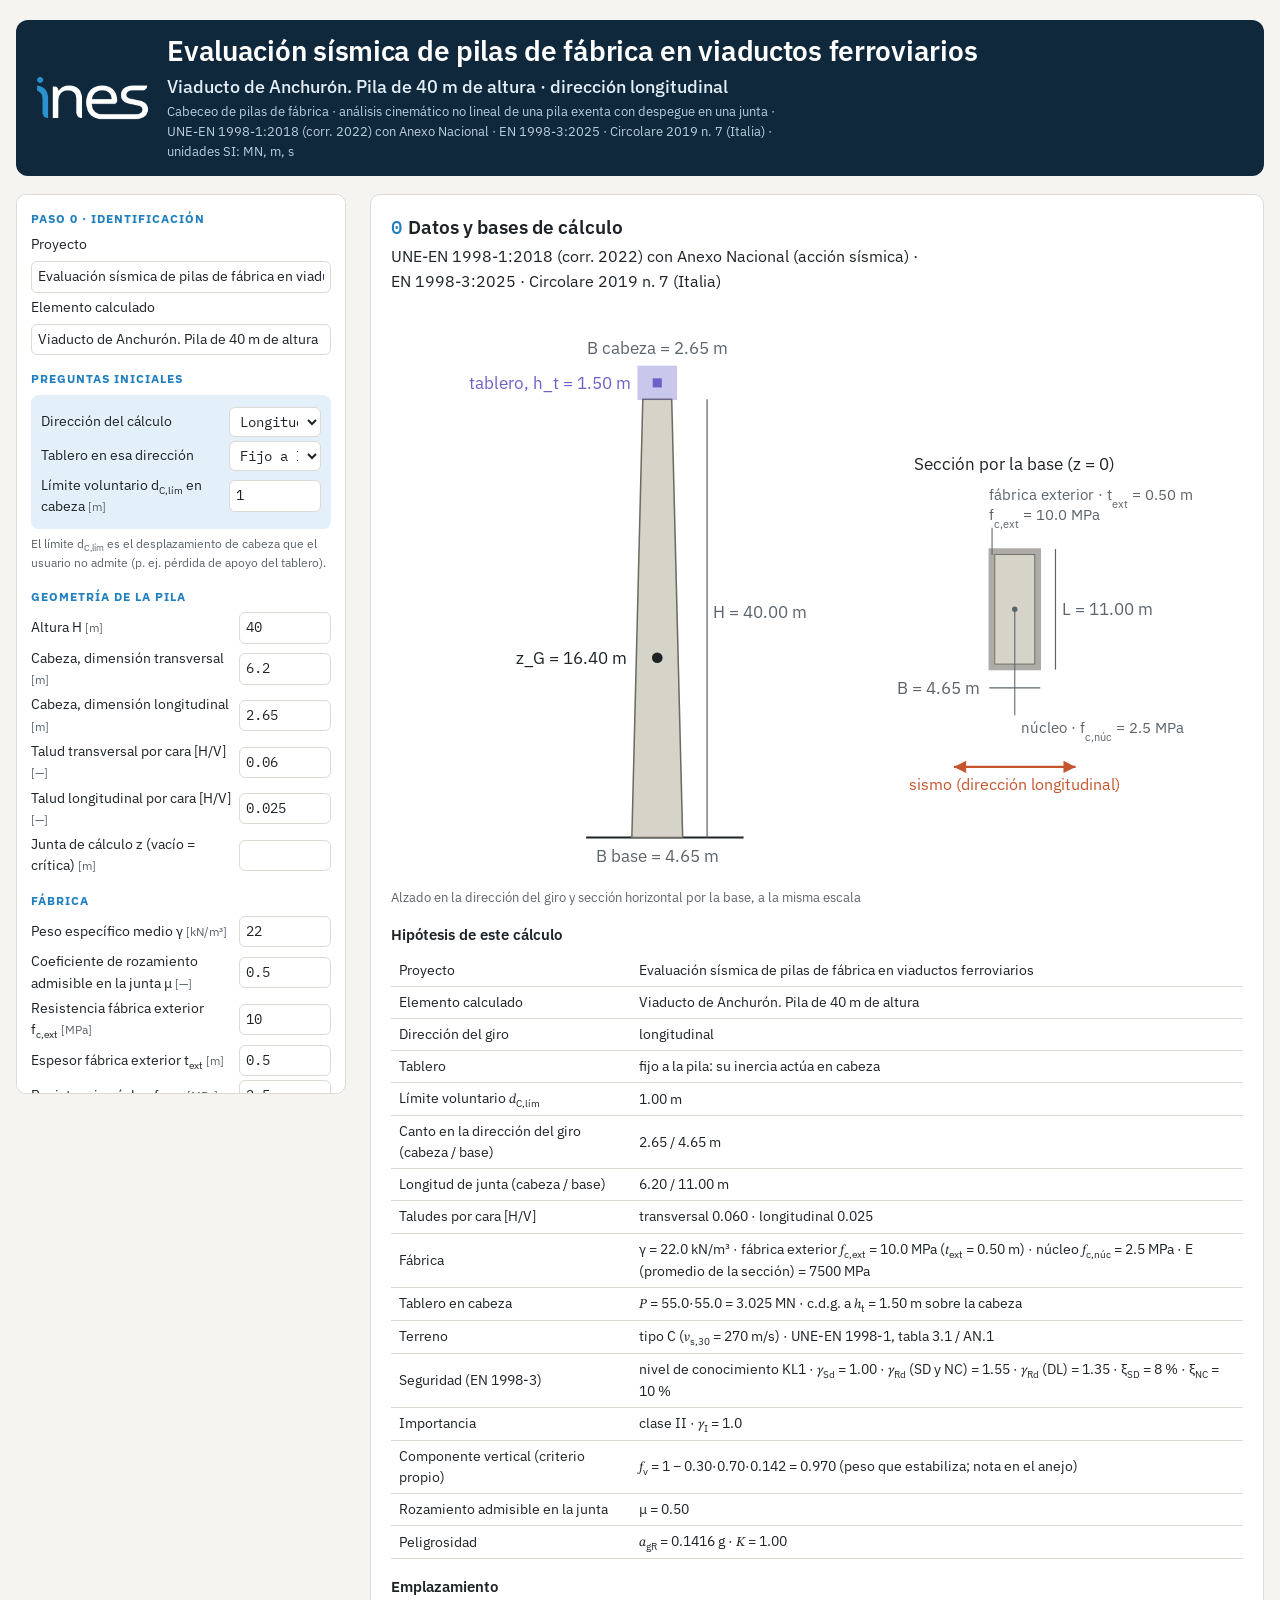
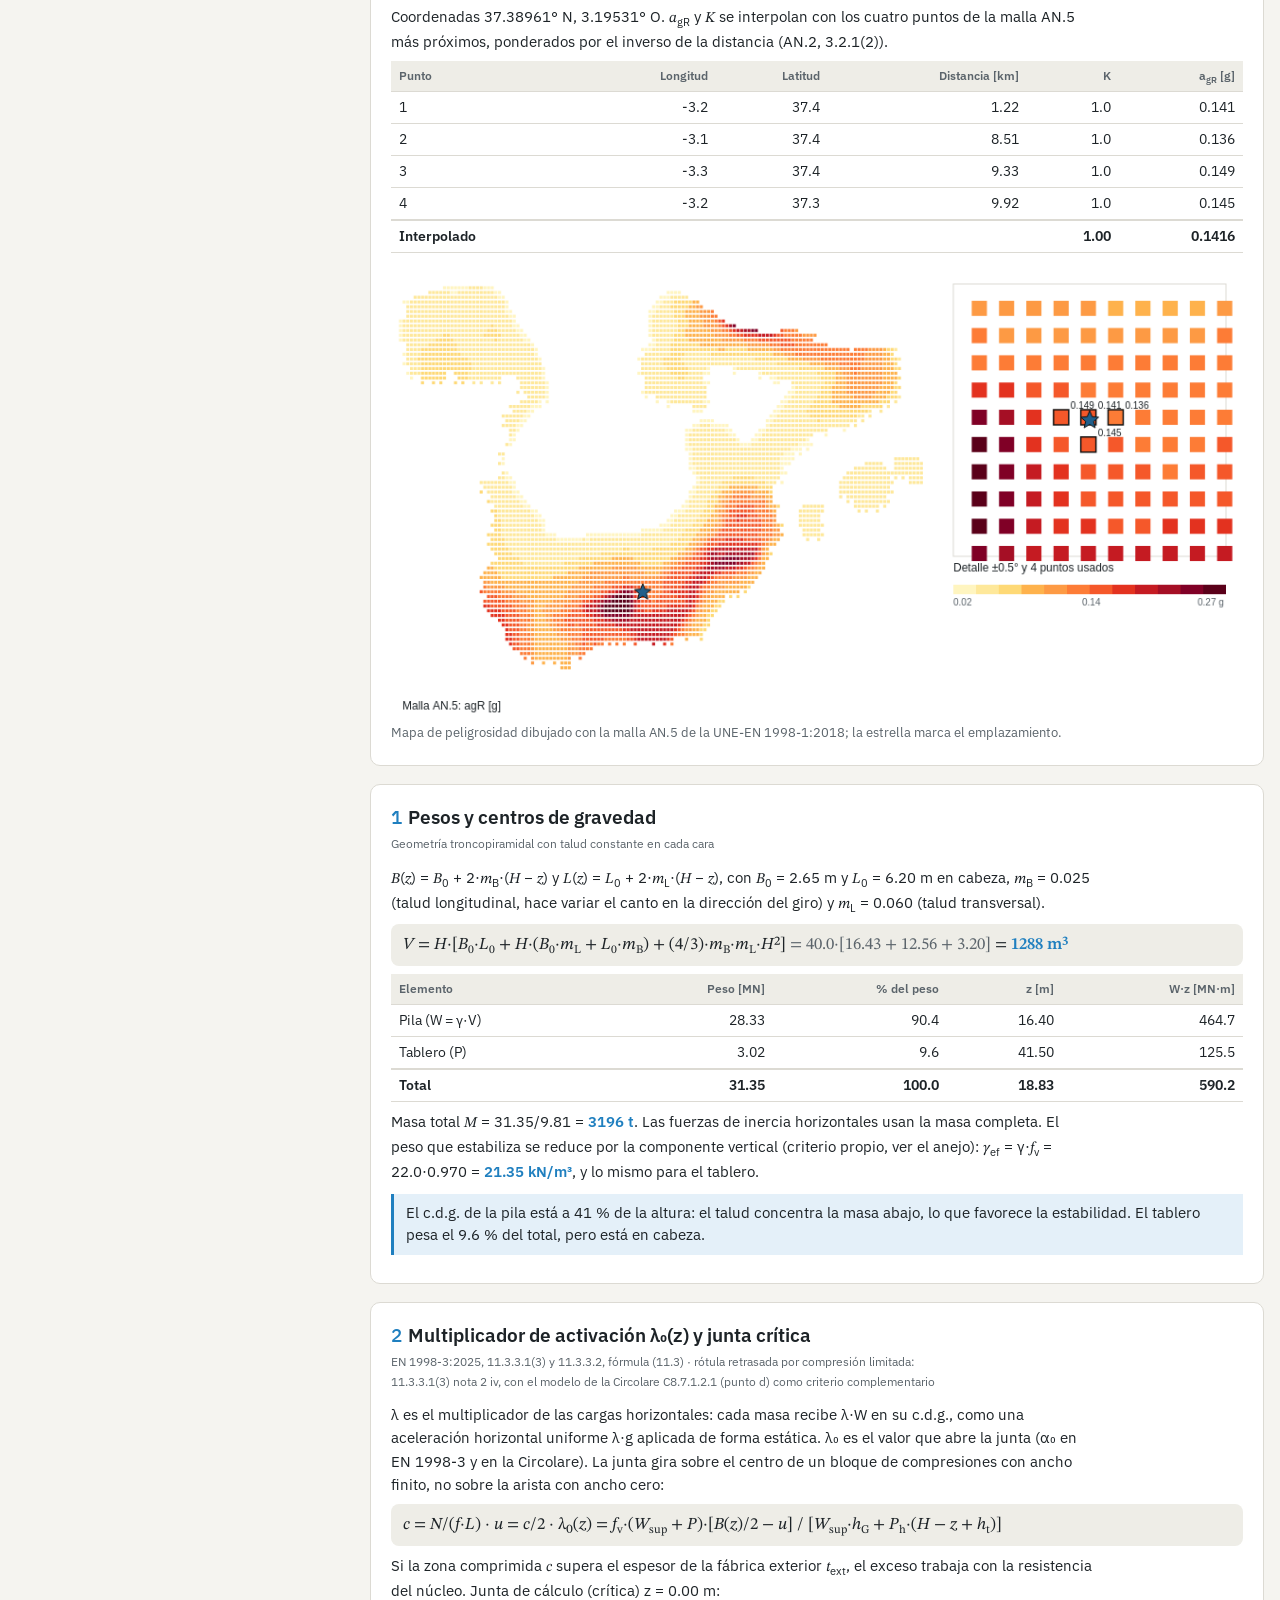
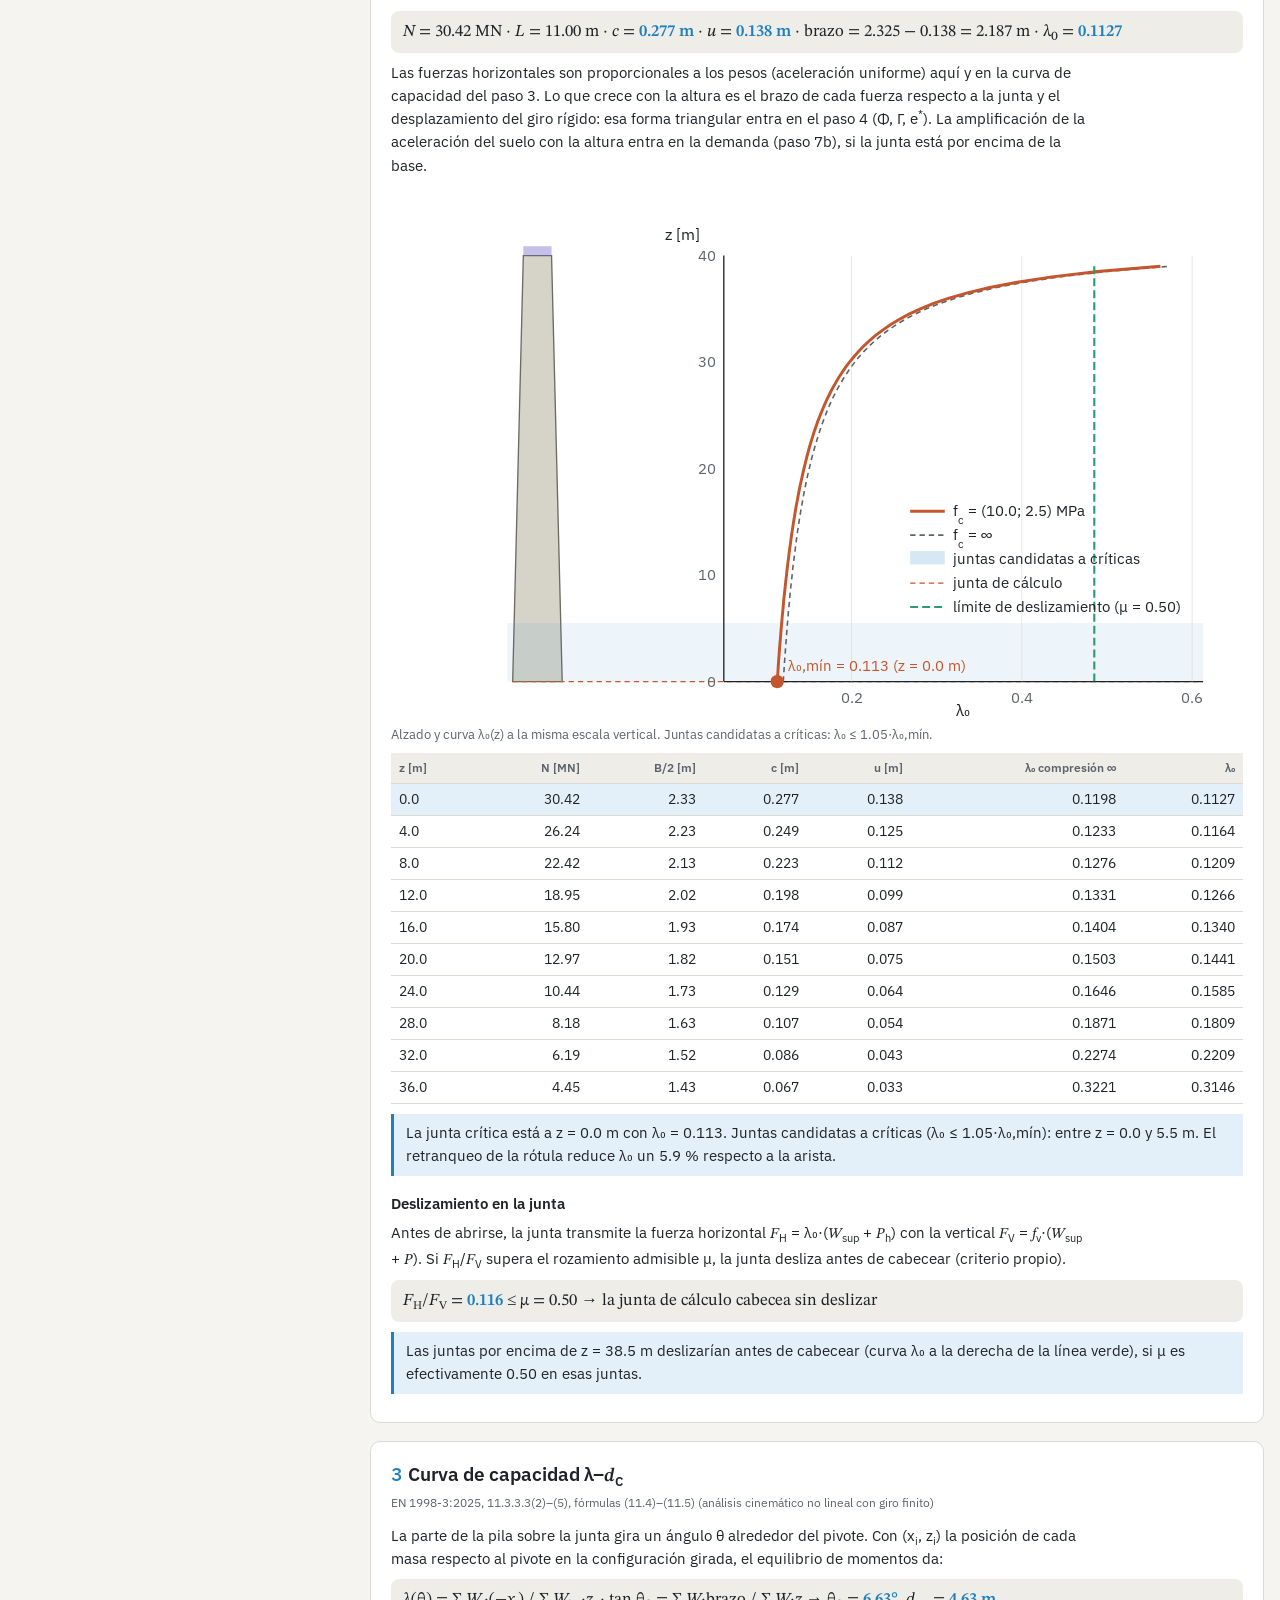
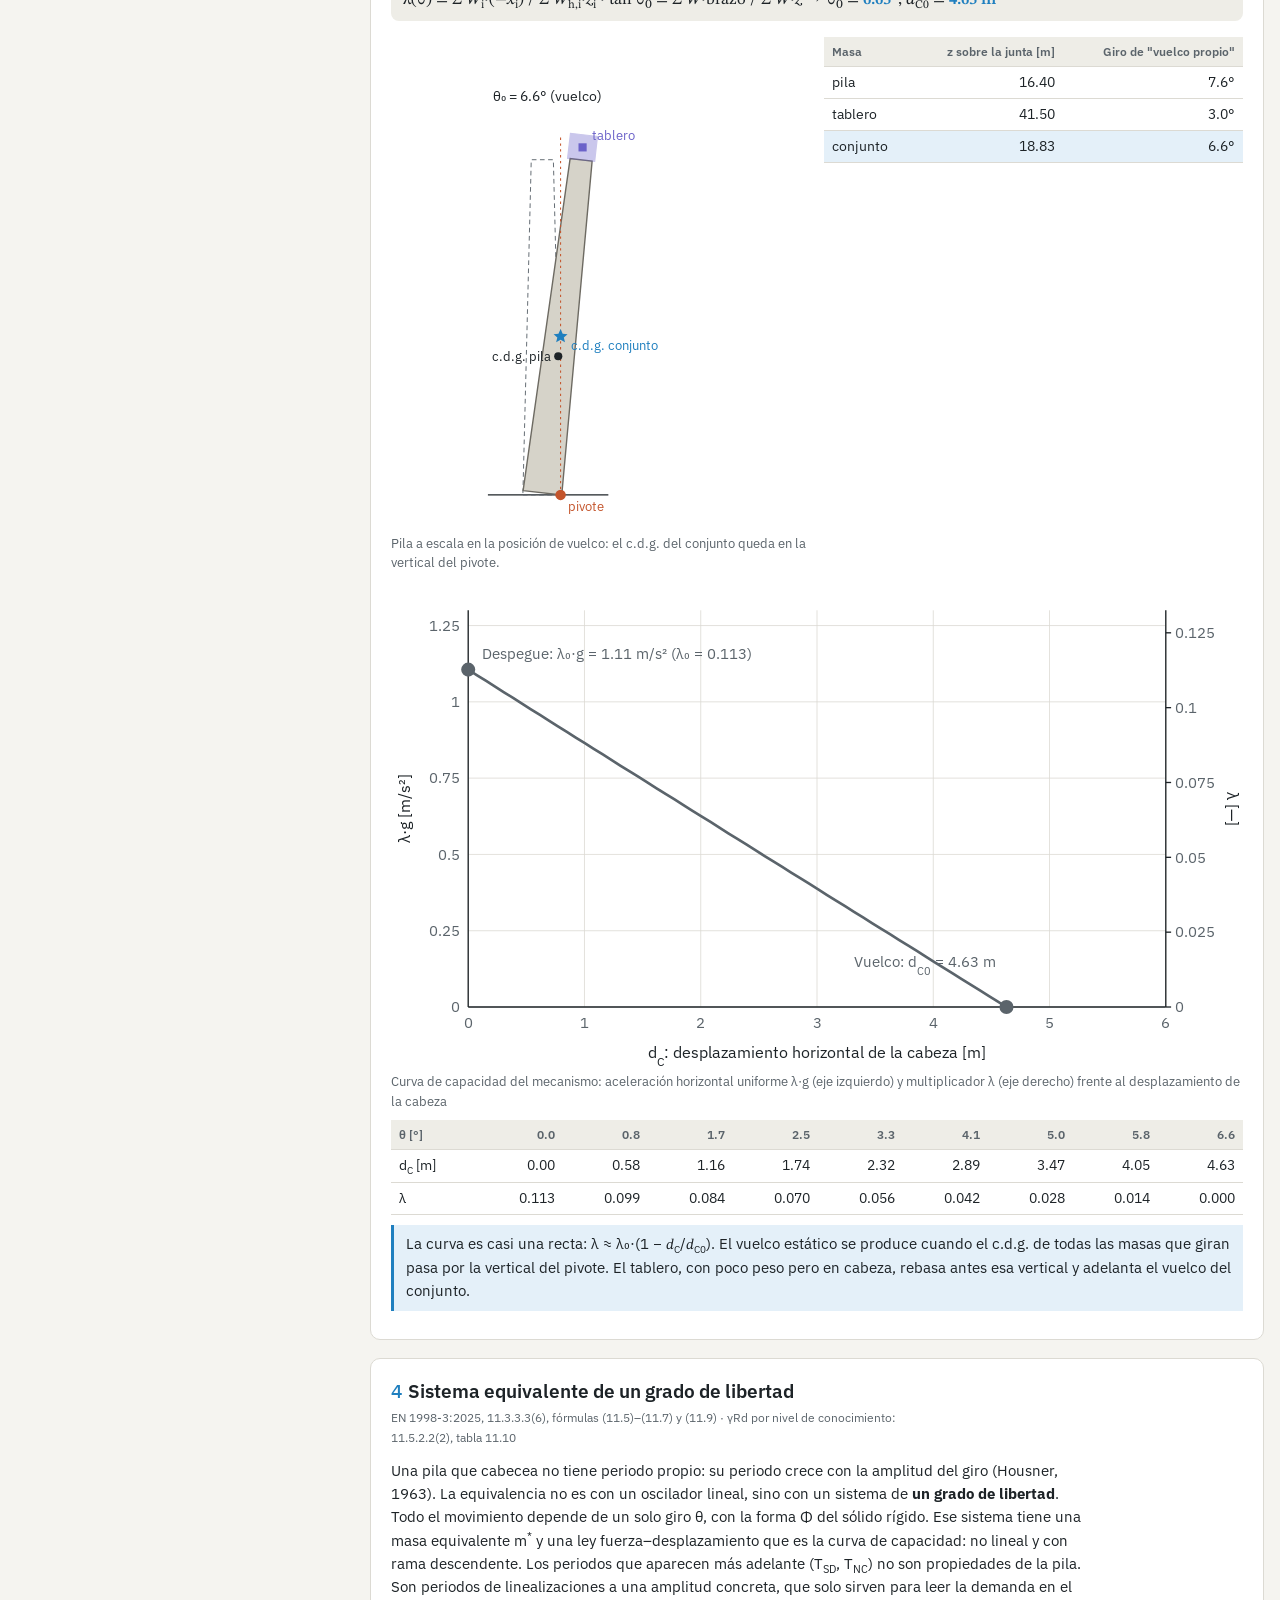
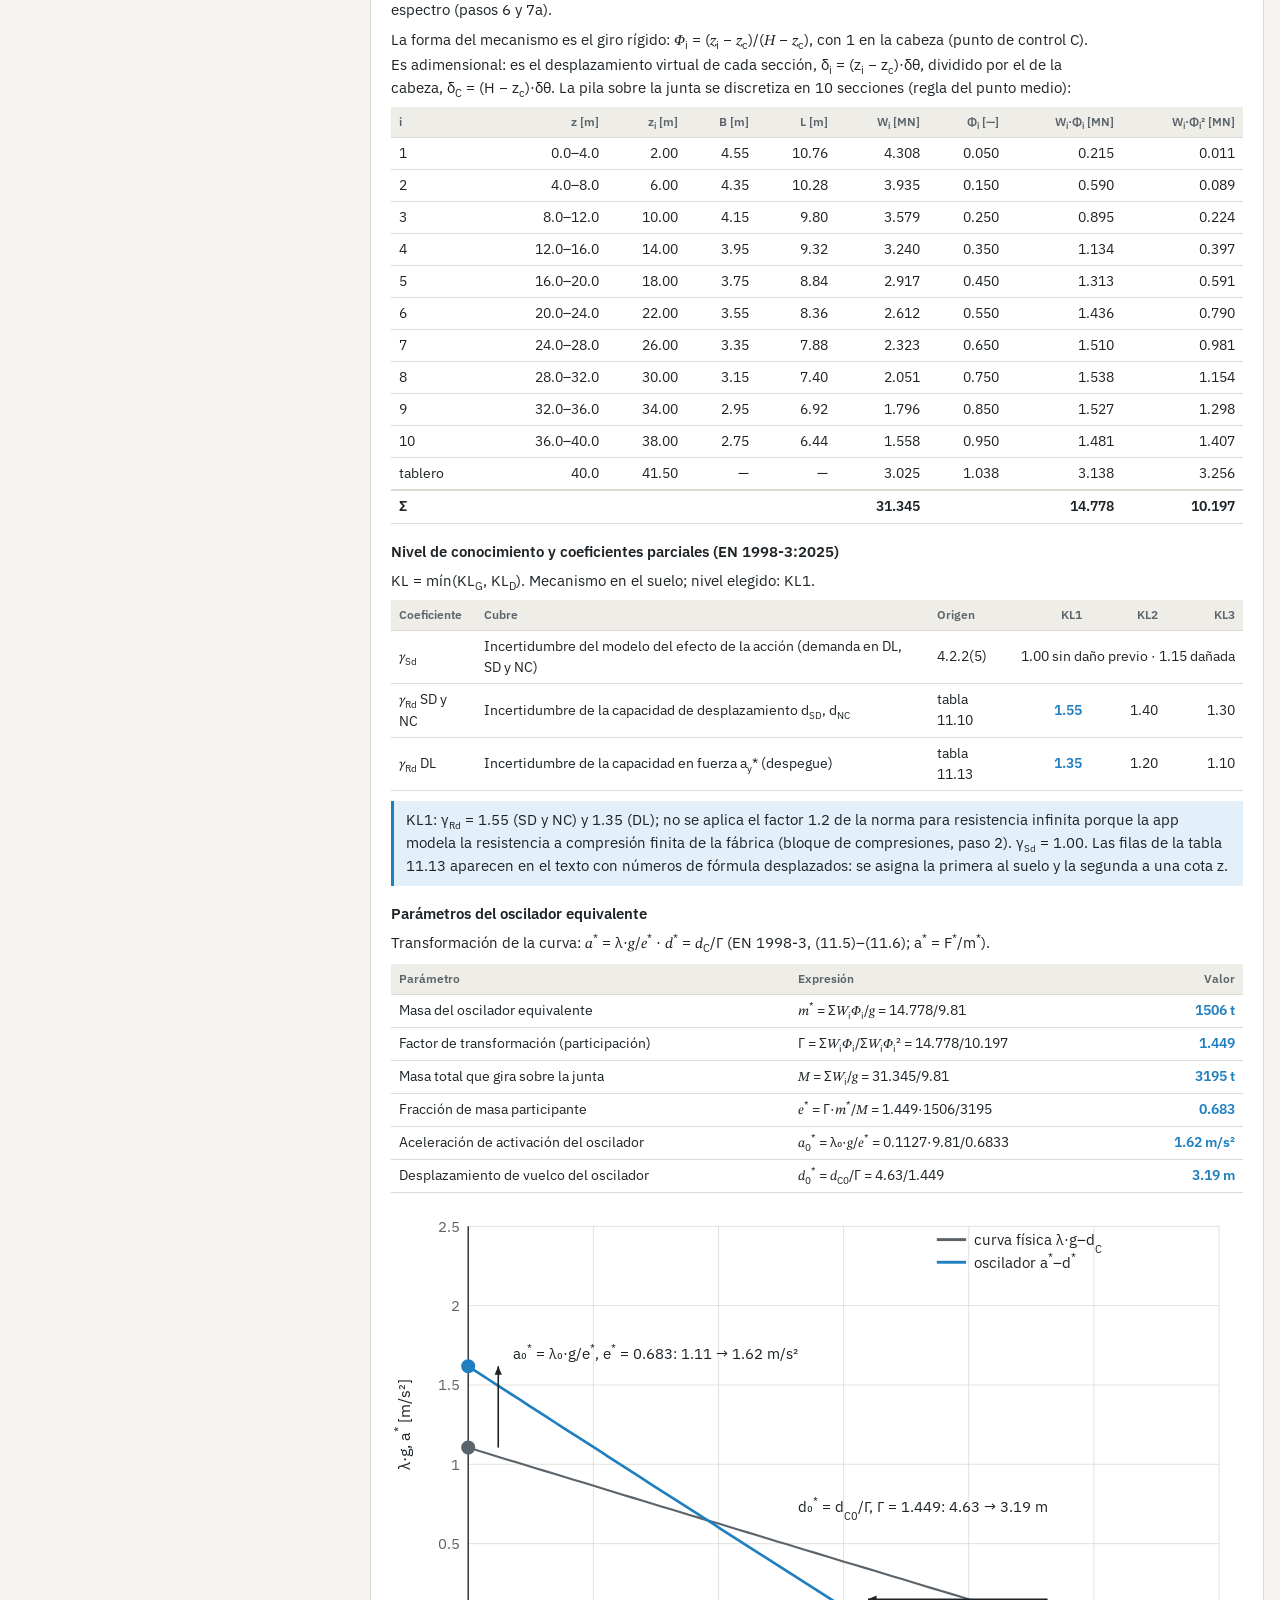
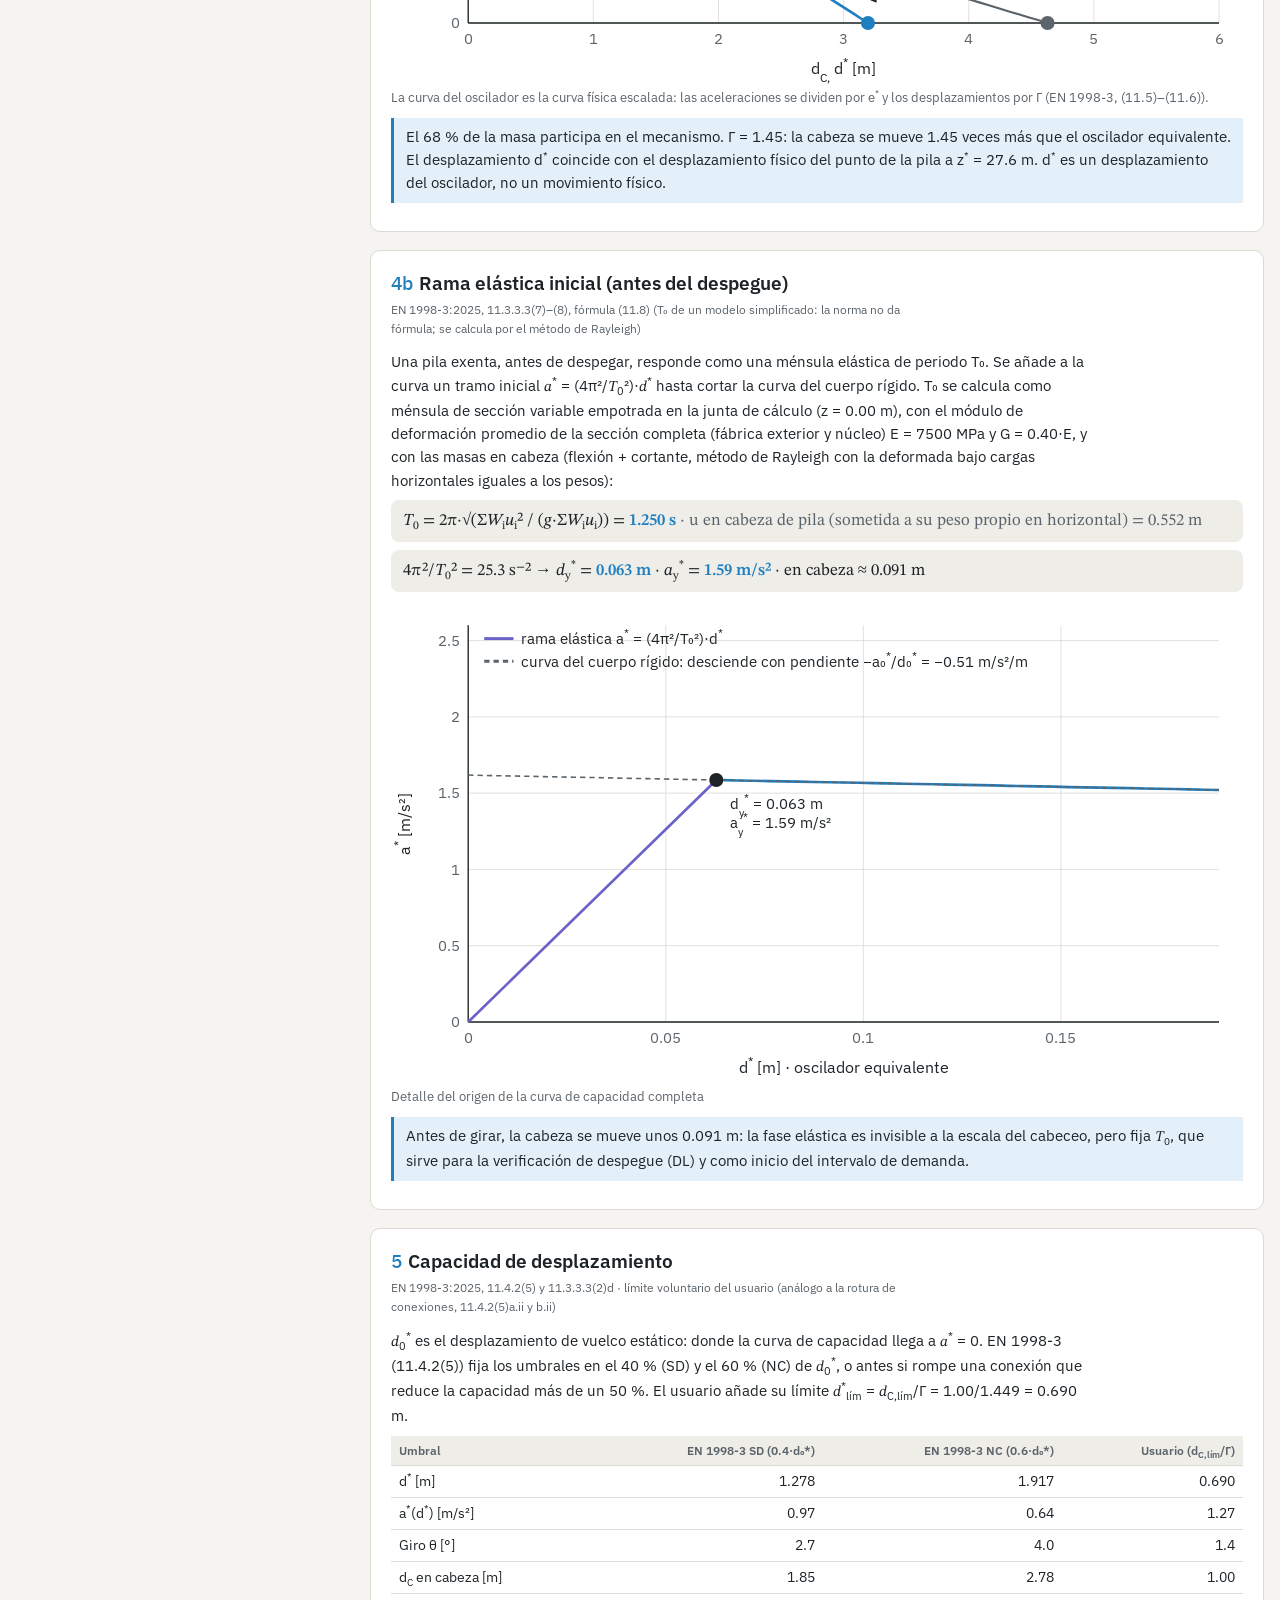
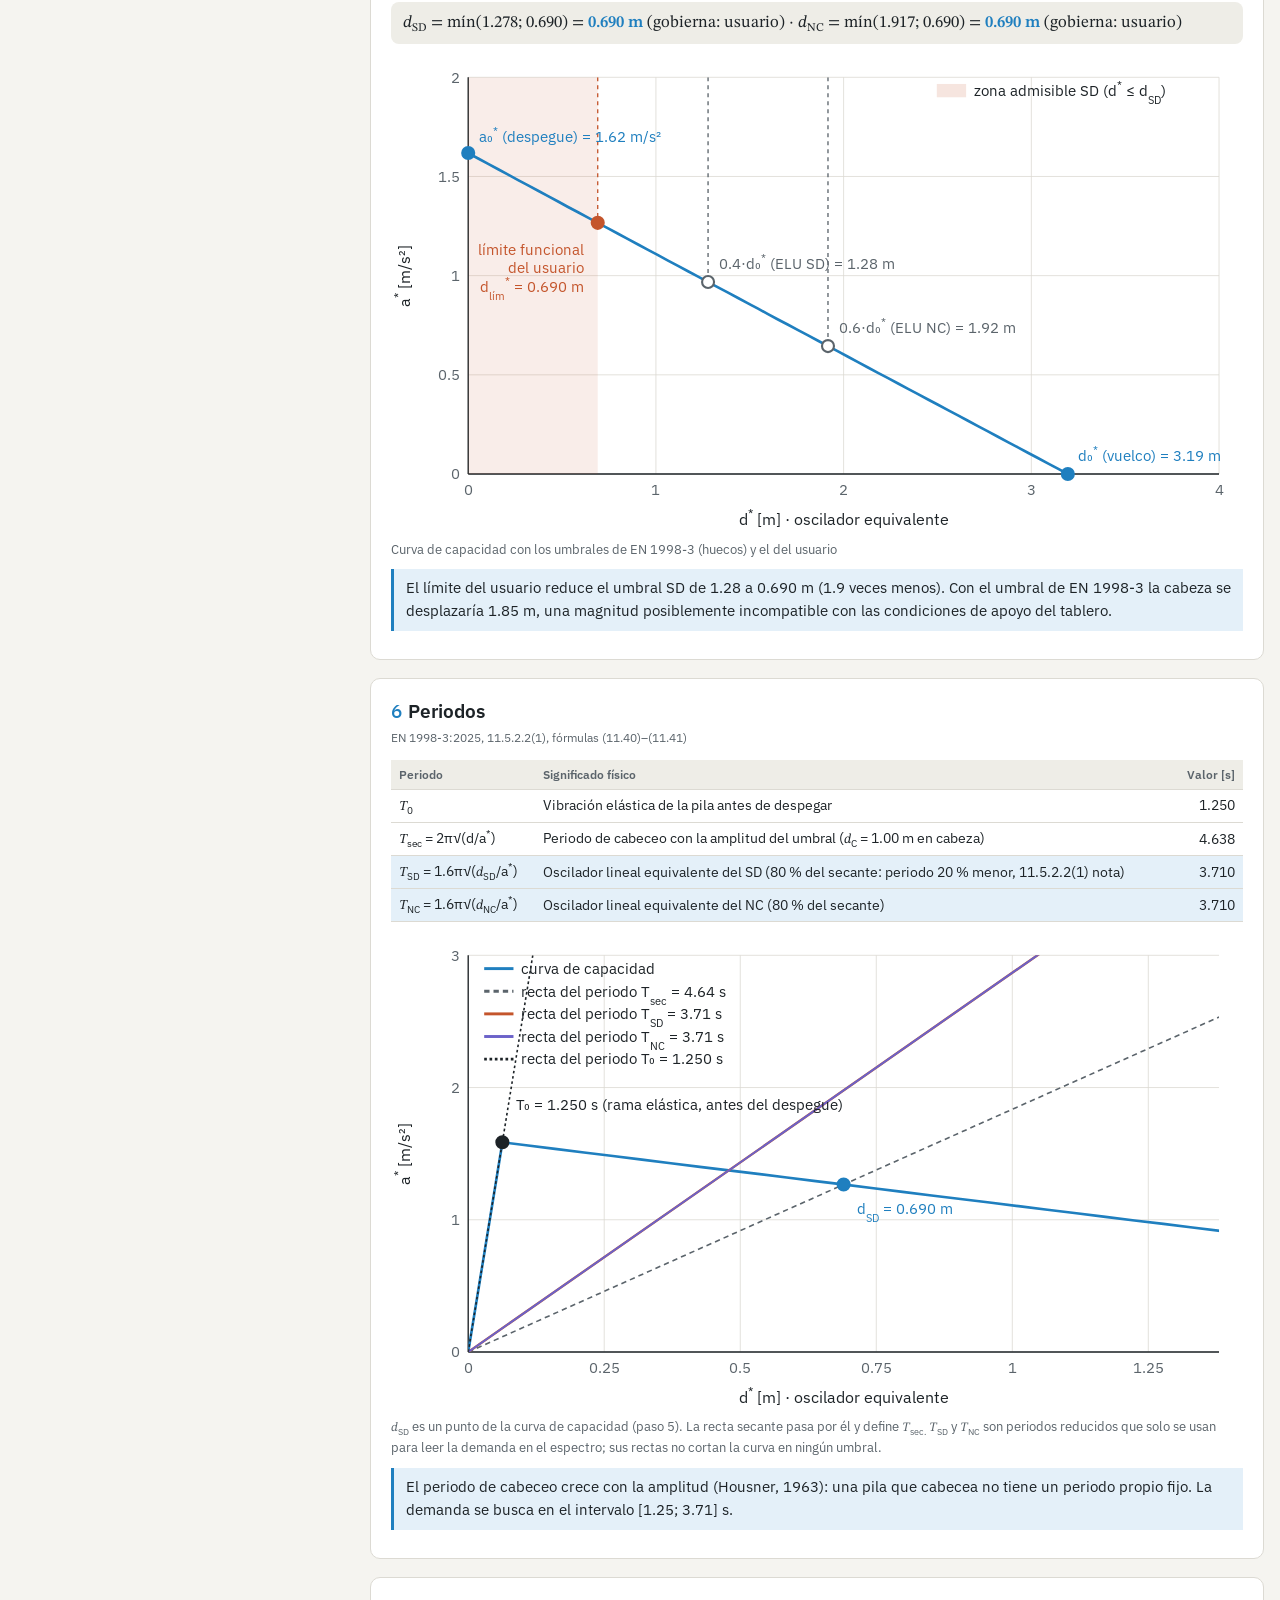
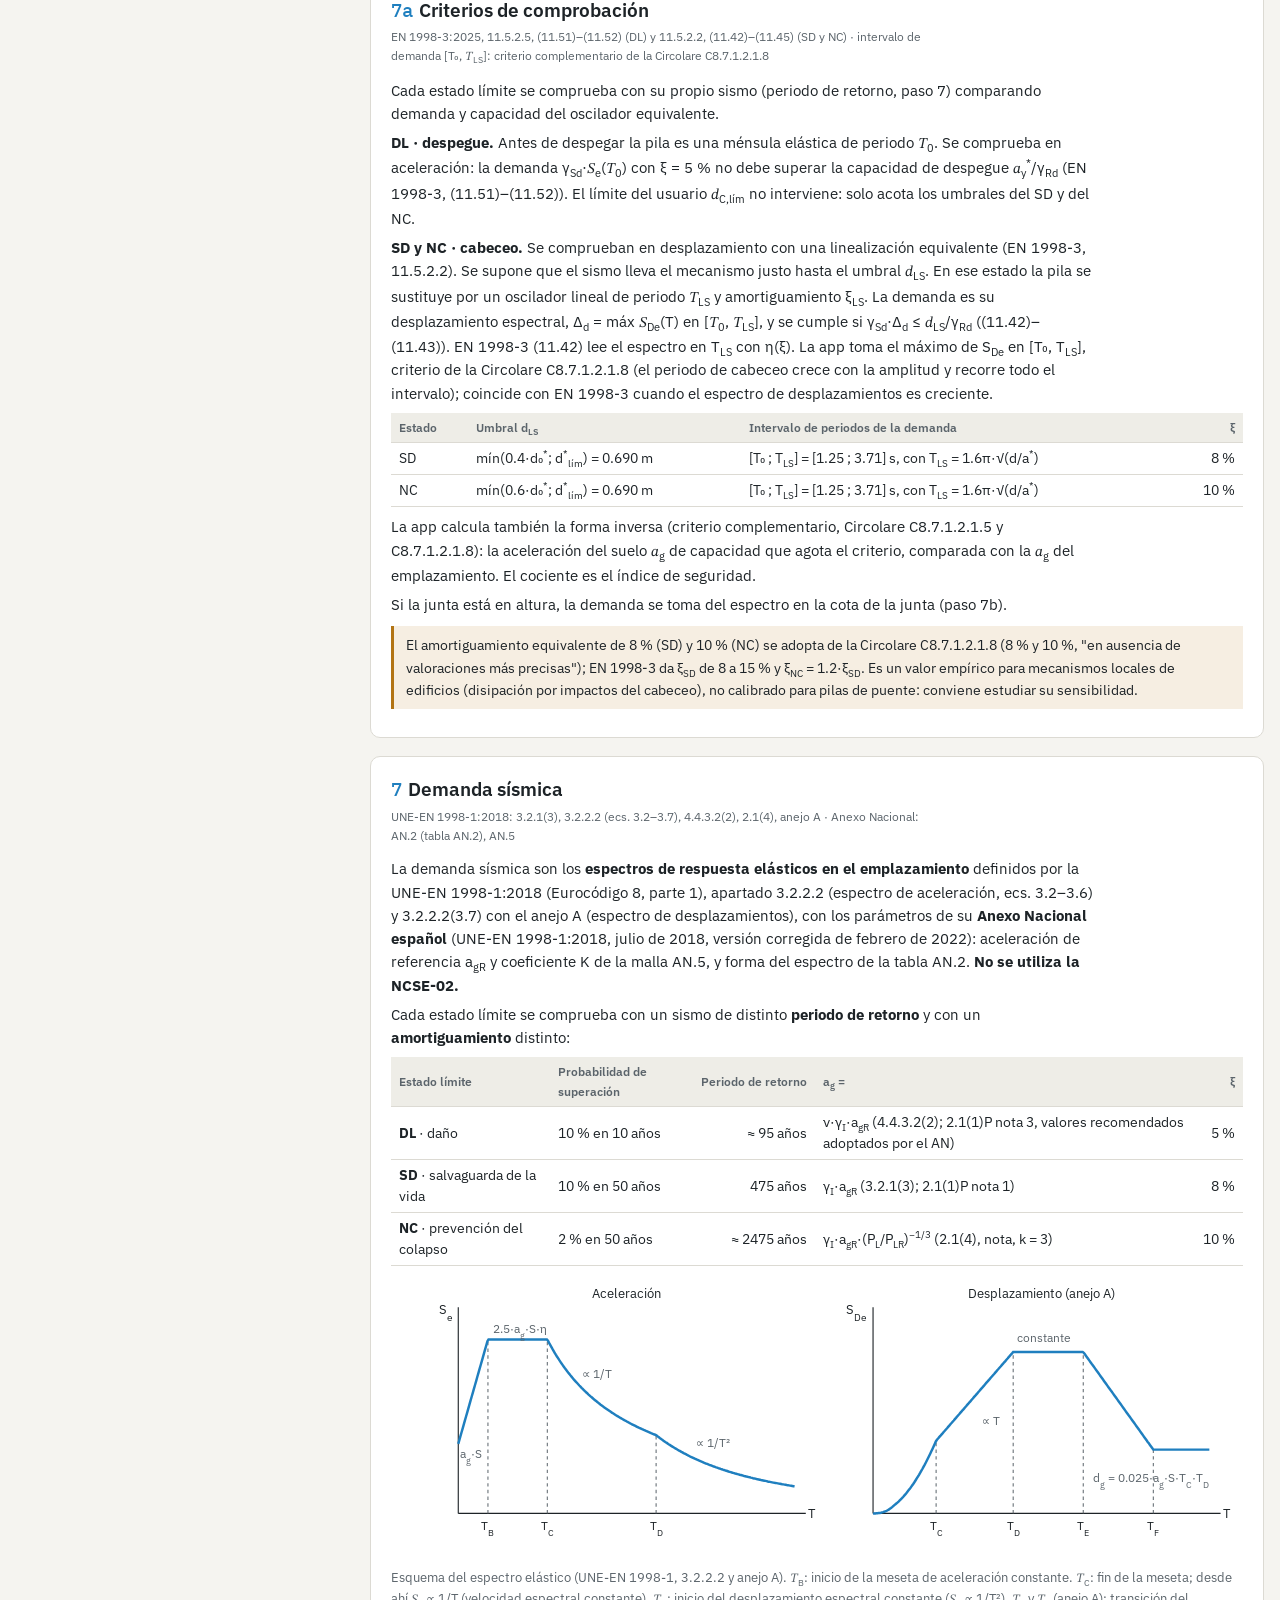
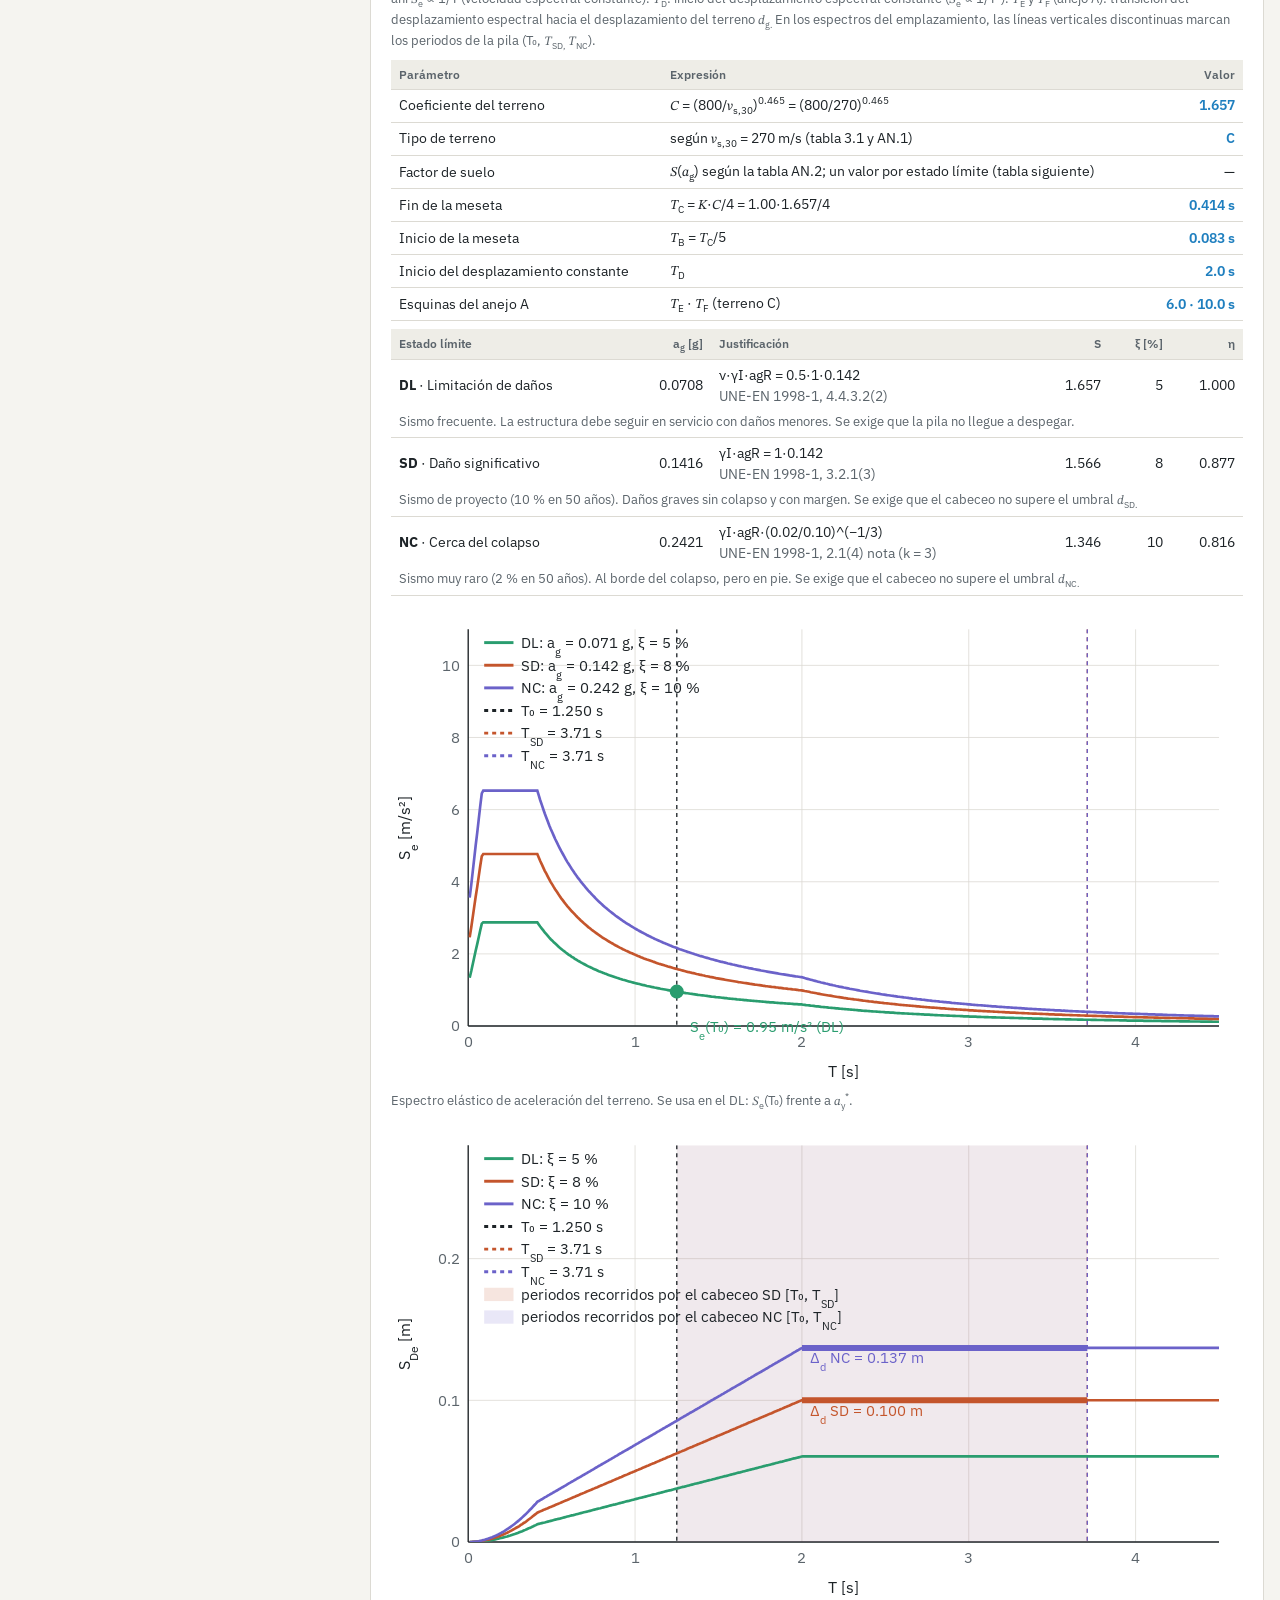
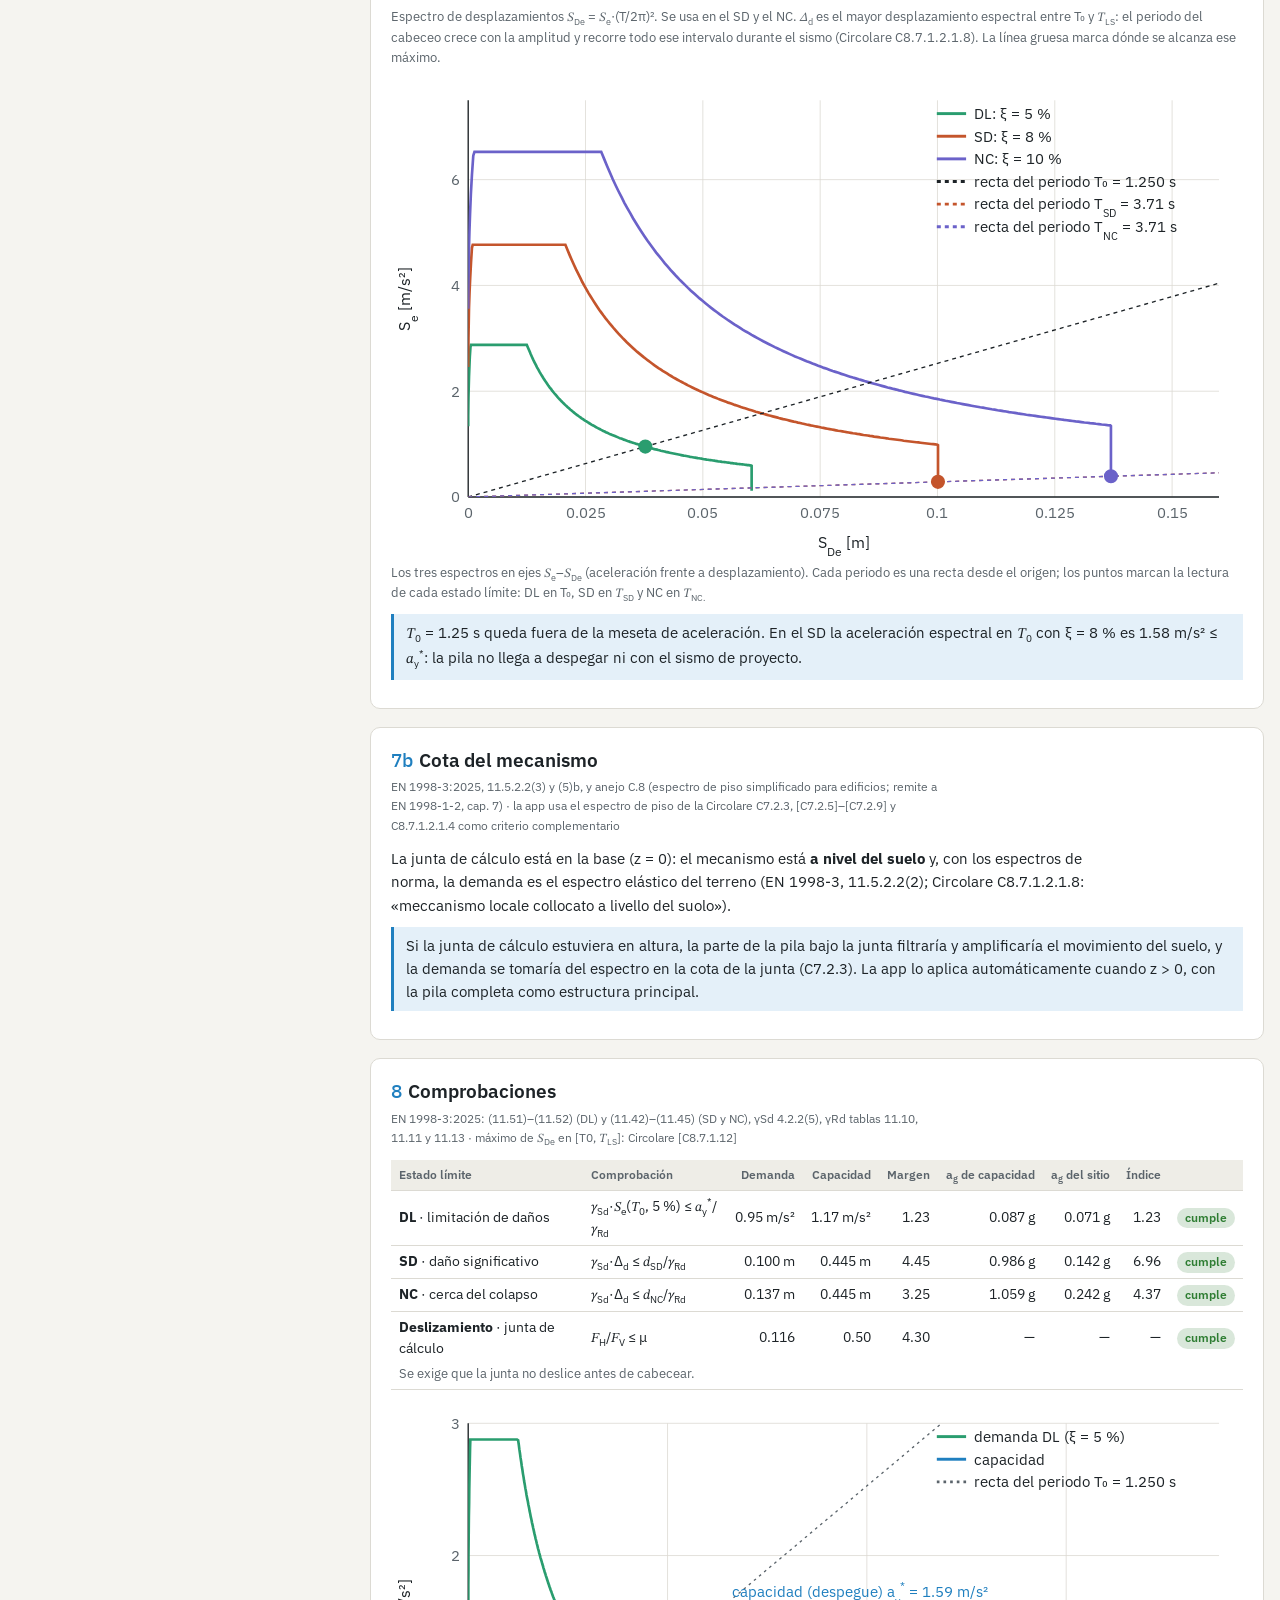
==== index.html @ 210a248d "Paso 8: puntos de demanda y leyenda en la figura SD/NC Co-Authored-By: Claude Sonnet 5.5 <noreply@an" ====
<!doctype html><html lang="es"><head><meta charset="utf-8"><meta name="viewport" content="width=device-width, initial-scale=1">
<title>Cabeceo de pilas de fábrica</title>
<link rel="preconnect" href="https://fonts.googleapis.com">
<link rel="stylesheet" href="https://fonts.googleapis.com/css2?family=IBM+Plex+Mono:wght@400;500&family=IBM+Plex+Sans:wght@400;500;600&family=STIX+Two+Text:ital@0;1&display=swap">
<style>
/* Marca Ines: azul #2b91cf sobre banda marino. Layout: panel de datos fijo a la izquierda + memoria de cálculo por pasos a la derecha; una columna en móvil */
:root{
  --bg:#f5f4f0; --paper:#ffffff; --ink:#1d2327; --muted:#5b646b; --line:#dcdad3; --soft:#eeede7;
  --accent:#1f7fbf; --accent-soft:#e4f0f9; --brand:#2b91cf; --band:#10283b; --coral:#c4552c; --amber:#b27414; --violet:#6b62c9; --sky:#2a9d6f; --ok:#2e7d32; --bad:#b3261e;
  --pier:#d6d3c9; --pier-line:#6d6a62;
  --f-ui:"IBM Plex Sans",system-ui,-apple-system,"Segoe UI",sans-serif;
  --f-math:"STIX Two Text","Cambria Math","Times New Roman",serif;
  --f-mono:"IBM Plex Mono",ui-monospace,Menlo,monospace;
}
@media (prefers-color-scheme:dark){:root:not([data-theme="light"]){
  --bg:#15181a; --paper:#1d2124; --ink:#e6e8e8; --muted:#9aa3a8; --line:#343a3e; --soft:#262b2e;
  --accent:#5cb3ea; --accent-soft:#13293a; --brand:#2b91cf; --band:#0c1e2c; --coral:#ee8a62; --amber:#e3a94a; --violet:#a39cf0; --sky:#5fd1a0; --ok:#6ccf73; --bad:#f28b82;
  --pier:#4a4943; --pier-line:#a6a398; color-scheme:dark}}
:root[data-theme="dark"]{
  --bg:#15181a; --paper:#1d2124; --ink:#e6e8e8; --muted:#9aa3a8; --line:#343a3e; --soft:#262b2e;
  --accent:#5cb3ea; --accent-soft:#13293a; --brand:#2b91cf; --band:#0c1e2c; --coral:#ee8a62; --amber:#e3a94a; --violet:#a39cf0; --sky:#5fd1a0; --ok:#6ccf73; --bad:#f28b82;
  --pier:#4a4943; --pier-line:#a6a398; color-scheme:dark}
*{box-sizing:border-box}
body{background:var(--bg);color:var(--ink);font-family:var(--f-ui);font-size:15px;line-height:1.55;margin:0;padding-inline:16px;padding-block:20px 60px}
.wrap{max-width:1320px;margin:0 auto;display:grid;grid-template-columns:330px minmax(0,1fr);gap:24px;align-items:start}
@media (max-width:900px){.wrap{grid-template-columns:minmax(0,1fr)}}
header.top{max-width:1320px;margin:0 auto 18px;display:flex;flex-wrap:wrap;gap:10px 24px;align-items:center;justify-content:space-between;background:var(--band);color:#fff;border-radius:12px;padding:14px 20px}
header.top .brand{display:flex;align-items:center;gap:18px;min-width:0}
header.top img{height:44px;width:auto;flex:none}
header.top .sub{color:#b9cfe0}
header.top .refs{color:#b9cfe0}
header.top h1{color:#fff;font-size:1.75rem;line-height:1.2}
header.top .elem{color:#e3eef7;font-size:1.15rem;font-weight:500;margin:4px 0 2px}
header.top .sub{font-size:.8rem}
h1{font-size:1.65rem;margin:0;font-weight:600;letter-spacing:-.01em;text-wrap:balance}
.sub{color:var(--muted);font-size:.9rem;margin:2px 0 0}
.refs{font-size:.78rem;color:var(--muted);text-align:right}
aside{position:sticky;top:env(safe-area-inset-top,0px);max-height:100vh;overflow:auto;background:var(--paper);border:1px solid var(--line);border-radius:10px;padding:14px 14px 18px}
@media (max-width:900px){aside{position:static;max-height:none}}
aside h2{font-size:.78rem;text-transform:uppercase;letter-spacing:.08em;color:var(--accent);margin:14px 0 6px}
aside h2:first-child{margin-top:0}
.q{background:var(--accent-soft);border-radius:8px;padding:8px 10px;margin-bottom:6px}
.fld{display:grid;grid-template-columns:minmax(0,1fr) 92px;gap:6px;align-items:center;margin:4px 0;font-size:.86rem}
.fld label{color:var(--ink)}
.fld .u{color:var(--muted);font-size:.78rem}
input,select{font:inherit;font-size:.86rem;width:100%;padding:4px 6px;border:1px solid var(--line);border-radius:6px;background:var(--paper);color:var(--ink);font-family:var(--f-mono)}
input:focus,select:focus{outline:2px solid var(--accent);outline-offset:0}
.hint{font-size:.76rem;color:var(--muted);margin:2px 0 6px}
nav.steps{display:flex;flex-wrap:wrap;gap:4px;margin-top:12px}
nav.steps a{font-size:.76rem;text-decoration:none;color:var(--ink);border:1px solid var(--line);border-radius:999px;padding:2px 8px}
nav.steps a:hover{border-color:var(--accent);color:var(--accent)}
main{min-width:0;display:flex;flex-direction:column;gap:18px}
section{background:var(--paper);border:1px solid var(--line);border-radius:10px;padding:18px 20px;min-width:0}
section h2{font-size:1.18rem;margin:0 0 2px;font-weight:600;text-wrap:balance}
section h2 .n{color:var(--accent);font-family:var(--f-mono);font-weight:500;margin-right:6px}
.cite{font-size:.78rem;color:var(--muted);margin:0 0 12px}
.cite .norms{font-size:1rem;color:var(--ink)}
section h3{font-size:.95rem;margin:16px 0 6px;font-weight:600}
p{margin:6px 0;max-width:78ch}
.m{font-family:var(--f-math);font-size:1.06em}
.m i,i.v{font-family:var(--f-math);font-style:italic}
sub,sup{font-size:.7em;line-height:0}
.eq{font-family:var(--f-math);font-size:1.05rem;background:var(--soft);border-radius:8px;padding:8px 12px;margin:8px 0;overflow-x:auto;white-space:nowrap}
.eq .tag{float:right;font-family:var(--f-ui);font-size:.75rem;color:var(--muted);margin-left:16px}
.eq .s{color:var(--muted)}
.res{font-weight:600;color:var(--accent)}
.interp{border-left:3px solid var(--accent);background:var(--accent-soft);padding:8px 12px;margin:10px 0;border-radius:0;font-size:.92rem}
.warn{border-left:3px solid var(--amber);background:color-mix(in srgb,var(--amber) 12%,transparent);padding:8px 12px;margin:10px 0;border-radius:0;font-size:.9rem}
.tw{overflow-x:auto;margin:8px 0}
table{border-collapse:collapse;font-size:.85rem;min-width:100%}
th,td{padding:5px 8px;border-bottom:1px solid var(--line);text-align:right;white-space:nowrap;font-variant-numeric:tabular-nums}
th{font-weight:600;color:var(--muted);font-size:.78rem;text-align:right;background:var(--soft)}
td:first-child,th:first-child{text-align:left}
td.l,th.l{text-align:left;white-space:normal}
tr.tot td{font-weight:600;border-top:2px solid var(--line)}
tr.hl td{background:var(--accent-soft)}
.fig{margin:12px 0 4px}
.fig svg{width:100%;height:auto;display:block}
.fig .cap{font-size:.8rem;color:var(--muted);margin-top:4px}
.grid2{display:grid;grid-template-columns:repeat(auto-fit,minmax(300px,1fr));gap:14px}
.grid2>*{min-width:0}
.pill{display:inline-block;font-size:.75rem;font-weight:600;padding:1px 8px;border-radius:999px}
.ok{background:color-mix(in srgb,var(--ok) 18%,transparent);color:var(--ok)}
.no{background:color-mix(in srgb,var(--bad) 18%,transparent);color:var(--bad)}
canvas{width:100%;height:auto;display:block;border-radius:8px}
svg text{font-family:var(--f-ui)}
svg .mt{font-family:var(--f-math);font-style:italic}
dl.gl{display:grid;grid-template-columns:max-content minmax(0,1fr);gap:4px 16px;font-size:.88rem}
dl.gl dt{font-family:var(--f-math)}
dl.gl dd{margin:0;color:var(--ink)}
footer{max-width:1320px;margin:16px auto 0;font-size:.78rem;color:var(--muted)}
@media (prefers-reduced-motion:reduce){*{scroll-behavior:auto}}

button{font:inherit;font-size:.84rem;padding:6px 10px;border-radius:6px;border:1px solid var(--accent);background:var(--accent);color:#fff;cursor:pointer}
button:hover{filter:brightness(1.08)}button:disabled{opacity:.6;cursor:progress}
button:focus-visible{outline:2px solid var(--brand);outline-offset:2px}
#btnPrint{background:transparent;color:var(--accent)}
@media print{aside,footer,nav.steps{display:none}.wrap{display:block}section{break-inside:auto;border:none}body{background:#fff}header.top{-webkit-print-color-adjust:exact;print-color-adjust:exact}.fig{break-inside:avoid}}

tr.req td{color:var(--muted);font-size:.8rem;white-space:normal;padding-top:0;border-bottom:1px solid var(--line)}
tr:has(+ tr.req) td{border-bottom:none}

</style>
<header class="top"><div class="brand"><img src="[data-uri]" alt="Ines"><div><h1 id="projTitle"></h1><p class="elem" id="elemLine"></p><p class="sub">Cabeceo de pilas de fábrica · análisis cinemático no lineal de una pila exenta con despegue en una junta · UNE-EN 1998-1:2018 (corr. 2022) con Anexo Nacional · EN 1998-3:2025 · Circolare 2019 n. 7 (Italia) · unidades SI: MN, m, s</p></div></div>
</header>
<div class="wrap"><aside id="form" aria-label="Datos"></aside><main id="main"></main></div>
<footer>Ines · Prototipo de cálculo. Todos los resultados, textos e interpretaciones se generan con reglas programadas, sin intervención de IA. Los resultados dependen de las hipótesis indicadas en cada paso; revísalas antes de usarlos.</footer>
<script>
const GRID = "-30,352,10,155;-54,362,11,93;-49,364,10,135;-35,365,10,171;-29,352,10,150;-53,362,11,97;-48,364,10,142;-34,365,10,178;-28,352,12,143;-52,362,11,103;-47,364,10,147;-33,365,10,185;-30,353,10,160;-51,362,11,107;-46,364,10,148;-32,365,10,191;-29,353,10,156;-50,362,11,119;-45,364,10,147;-31,365,10,192;-28,353,10,149;-49,362,11,128;-44,364,10,144;-30,365,10,193;-30,354,10,165;-48,362,10,133;-43,364,10,141;-29,365,10,193;-29,354,10,160;-47,362,10,135;-42,364,10,138;-28,365,10,193;-28,354,10,155;-46,362,10,134;-41,364,10,134;-27,365,10,193;-54,358,11,93;-68,363,13,160;-40,364,10,133;-26,365,10,190;-53,358,11,95;-67,363,13,159;-39,364,10,134;-25,365,10,185;-52,358,11,99;-66,363,13,149;-38,364,10,134;-24,365,10,174;-62,359,13,111;-65,363,13,138;-37,364,10,137;-23,365,10,151;-59,359,12,90;-64,363,13,129;-36,364,10,142;-22,365,10,134;-56,359,11,88;-63,363,13,120;-35,364,10,154;-21,365,10,122;-54,359,11,91;-62,363,13,116;-34,364,10,171;-20,365,10,107;-53,359,11,95;-61,363,12,99;-33,364,10,184;-19,365,10,94;-52,359,11,99;-60,363,12,97;-32,364,10,189;-18,365,10,86;-64,360,13,136;-59,363,12,97;-31,364,10,191;-17,365,10,81;-62,360,13,118;-58,363,12,88;-30,364,10,193;-16,365,10,77;-61,360,12,99;-57,363,11,86;-29,364,10,193;-69,366,13,165;-60,360,12,95;-56,363,11,87;-28,364,10,192;-68,366,13,159;-59,360,12,94;-55,363,11,91;-27,364,10,189;-67,366,13,156;-58,360,12,90;-54,363,11,95;-26,364,10,183;-66,366,13,146;-57,360,12,86;-53,363,11,99;-25,364,10,172;-65,366,13,136;-56,360,11,86;-52,363,11,104;-24,364,10,149;-64,366,13,127;-55,360,11,87;-51,363,11,113;-20,364,10,96;-63,366,13,119;-54,360,11,90;-50,363,11,124;-16,364,10,78;-62,366,13,114;-53,360,11,94;-49,363,10,133;-69,365,13,166;-61,366,12,99;-52,360,11,100;-48,363,10,140;-68,365,13,160;-60,366,12,95;-49,360,11,121;-47,363,10,139;-67,365,13,158;-59,366,11,92;-65,361,13,139;-46,363,10,139;-66,365,13,147;-58,366,11,90;-64,361,13,133;-45,363,10,140;-65,365,13,136;-57,366,11,93;-63,361,13,120;-44,363,10,138;-64,365,13,128;-56,366,11,103;-62,361,13,117;-43,363,10,136;-63,365,13,120;-55,366,11,115;-61,361,12,99;-41,363,10,130;-62,365,13,114;-54,366,11,129;-60,361,12,96;-39,363,10,129;-61,365,12,99;-53,366,10,134;-59,361,12,92;-37,363,10,132;-60,365,12,96;-52,366,10,133;-58,361,12,89;-34,363,10,158;-59,365,12,90;-51,366,10,130;-57,361,11,85;-29,363,10,187;-58,365,11,90;-50,366,10,134;-56,361,11,85;-26,363,10,161;-57,365,11,89;-49,366,10,137;-55,361,11,86;-24,363,10,131;-56,365,11,97;-48,366,10,144;-54,361,11,92;-69,364,13,165;-55,365,11,103;-47,366,10,150;-53,361,11,94;-68,364,13,160;-54,365,11,112;-46,366,10,153;-52,361,11,101;-67,364,13,159;-53,365,11,118;-45,366,10,155;-51,361,11,107;-66,364,13,150;-52,365,11,124;-44,366,10,156;-50,361,11,116;-65,364,13,137;-51,365,10,125;-43,366,10,157;-49,361,11,123;-64,364,13,128;-50,365,10,131;-42,366,10,158;-48,361,11,129;-63,364,13,120;-49,365,10,136;-41,366,10,155;-67,362,13,158;-62,364,13,114;-48,365,10,143;-40,366,10,154;-66,362,13,148;-61,364,12,99;-47,365,10,148;-39,366,10,154;-65,362,13,138;-60,364,12,95;-46,365,10,151;-38,366,10,157;-64,362,13,130;-59,364,12,97;-45,365,10,152;-37,366,10,165;-63,362,13,120;-58,364,11,89;-44,365,10,152;-36,366,10,178;-62,362,13,116;-57,364,11,87;-43,365,10,151;-35,366,10,181;-61,362,12,99;-56,364,11,92;-42,365,10,148;-34,366,10,183;-60,362,12,98;-55,364,11,95;-41,365,10,142;-33,366,10,188;-59,362,12,97;-54,364,11,100;-40,365,10,141;-32,366,10,191;-58,362,12,89;-53,364,11,105;-39,365,10,143;-31,366,10,193;-57,362,11,84;-52,364,11,112;-38,365,10,143;-30,366,10,194;-56,362,11,88;-51,364,11,122;-37,365,10,147;-29,366,10,194;-55,362,11,87;-50,364,10,129;-36,365,10,157;-28,366,10,193;-27,366,10,192;-21,367,10,151;-17,368,10,95;-15,369,10,85;-26,366,10,191;-20,367,10,131;-16,368,10,86;-14,369,10,79;-25,366,10,189;-19,367,10,112;-15,368,10,80;-13,369,10,74;-24,366,10,184;-18,367,10,98;-14,368,10,75;-74,370,13,167;-23,366,10,174;-17,367,10,88;-73,369,13,164;-73,370,13,165;-22,366,10,152;-16,367,10,81;-72,369,13,164;-72,370,13,164;-21,366,10,134;-15,367,10,77;-71,369,13,162;-71,370,13,160;-20,366,10,118;-14,367,10,73;-70,369,13,161;-70,370,13,156;-19,366,10,102;-71,368,13,168;-69,369,13,157;-69,370,13,151;-18,366,10,91;-70,368,13,164;-68,369,13,155;-68,370,13,149;-17,366,10,83;-69,368,13,158;-67,369,13,149;-67,370,13,145;-16,366,10,78;-68,368,13,156;-66,369,13,140;-66,370,13,134;-15,366,10,74;-67,368,13,150;-65,369,12,138;-65,370,12,120;-70,367,13,168;-66,368,13,141;-64,369,12,120;-64,370,12,120;-69,367,13,162;-65,368,13,135;-63,369,12,120;-63,370,12,117;-68,367,13,158;-64,368,12,126;-62,369,12,105;-62,370,12,102;-67,367,13,155;-63,368,12,122;-61,369,12,95;-61,370,12,94;-66,367,13,145;-62,368,12,115;-60,369,11,93;-60,370,11,96;-65,367,13,136;-61,368,12,96;-59,369,11,99;-59,370,11,100;-64,367,13,127;-60,368,12,95;-58,369,11,104;-58,370,11,108;-63,367,12,119;-59,368,11,98;-57,369,11,114;-57,370,11,112;-62,367,12,113;-58,368,11,101;-56,369,10,120;-56,370,11,116;-61,367,12,97;-57,368,11,110;-55,369,10,126;-55,370,10,119;-60,367,12,95;-56,368,10,122;-54,369,10,132;-54,370,10,124;-59,367,11,95;-55,368,10,132;-53,369,10,139;-53,370,10,130;-58,367,11,94;-54,368,10,139;-52,369,10,143;-52,370,10,132;-57,367,11,102;-53,368,10,143;-51,369,10,144;-51,370,10,140;-56,367,11,114;-52,368,10,146;-50,369,10,146;-50,370,10,147;-55,367,10,129;-51,368,10,144;-49,369,10,151;-49,370,10,156;-54,367,10,138;-50,368,10,142;-48,369,10,154;-48,370,10,168;-53,367,10,139;-49,368,10,144;-47,369,10,161;-47,370,10,180;-52,367,10,142;-48,368,10,147;-46,369,10,171;-46,370,10,190;-51,367,10,140;-47,368,10,153;-45,369,10,183;-45,370,10,198;-50,367,10,138;-46,368,10,158;-44,369,10,195;-44,370,10,209;-49,367,10,140;-45,368,10,164;-43,369,10,209;-43,370,10,227;-48,367,10,145;-44,368,10,170;-42,369,10,230;-42,370,10,245;-47,367,10,151;-43,368,10,178;-41,369,10,232;-41,370,10,246;-46,367,10,154;-42,368,10,188;-40,369,10,238;-40,370,10,252;-45,367,10,158;-41,368,10,197;-39,369,10,236;-39,370,10,254;-44,367,10,161;-40,368,10,205;-38,369,10,236;-38,370,10,258;-43,367,10,163;-39,368,10,209;-37,369,10,236;-37,370,10,260;-42,367,10,167;-38,368,10,212;-36,369,10,233;-36,370,10,255;-41,367,10,170;-37,368,10,208;-35,369,10,213;-35,370,10,230;-40,367,10,175;-36,368,10,205;-34,369,10,188;-34,370,10,183;-39,367,10,181;-35,368,10,196;-33,369,10,183;-33,370,10,166;-38,367,10,186;-34,368,10,192;-32,369,10,182;-32,370,10,160;-37,367,10,188;-33,368,10,192;-31,369,10,185;-31,370,10,157;-36,367,10,188;-32,368,10,194;-30,369,10,186;-30,370,10,158;-35,367,10,187;-31,368,10,194;-29,369,10,185;-29,370,10,162;-34,367,10,189;-30,368,10,194;-28,369,10,186;-28,370,10,167;-33,367,10,190;-29,368,10,192;-27,369,10,186;-27,370,10,173;-32,367,10,194;-28,368,10,191;-26,369,10,187;-26,370,10,177;-31,367,10,195;-27,368,10,189;-25,369,10,187;-25,370,10,180;-30,367,10,194;-26,368,10,189;-24,369,10,187;-24,370,10,183;-29,367,10,193;-25,368,10,189;-23,369,10,188;-23,370,10,183;-28,367,10,192;-24,368,10,189;-22,369,10,186;-22,370,10,183;-27,367,10,191;-23,368,10,188;-21,369,10,183;-21,370,10,184;-26,367,10,190;-22,368,10,184;-20,369,10,173;-20,370,10,182;-25,367,10,190;-21,368,10,174;-19,369,10,148;-19,370,10,171;-24,367,10,188;-20,368,10,150;-18,369,10,120;-18,370,10,143;-23,367,10,184;-19,368,10,127;-17,369,10,103;-17,370,10,115;-22,367,10,174;-18,368,10,107;-16,369,10,93;-16,370,10,101;-15,370,10,91;-17,371,10,131;-20,372,10,171;-23,373,10,158;-14,370,10,84;-16,371,10,110;-19,372,10,184;-22,373,10,161;-13,370,10,78;-15,371,10,97;-18,372,10,179;-21,373,10,164;-12,370,10,74;-14,371,10,89;-17,372,10,150;-20,373,10,173;-75,371,13,161;-13,371,10,83;-16,372,10,122;-19,373,10,187;-74,371,13,160;-12,371,10,78;-15,372,10,105;-18,373,10,186;-73,371,13,159;-11,371,10,74;-14,372,10,95;-17,373,10,166;-72,371,13,156;-75,372,13,153;-13,372,10,88;-16,373,10,137;-71,371,13,156;-74,372,13,151;-12,372,10,84;-15,373,10,114;-70,371,13,155;-73,372,13,152;-11,372,10,79;-14,373,10,101;-69,371,13,148;-72,372,13,150;-10,372,10,76;-13,373,10,94;-68,371,13,146;-71,372,13,146;-74,373,13,142;-12,373,10,89;-67,371,13,138;-70,372,13,143;-73,373,13,141;-11,373,10,86;-66,371,13,128;-69,372,13,138;-72,373,13,140;-10,373,10,83;-65,371,12,121;-68,372,13,135;-71,373,13,135;-8,373,10,77;-64,371,12,120;-67,372,13,132;-70,373,13,130;-6,373,10,72;-63,371,12,109;-66,372,13,125;-69,373,13,125;-76,374,13,141;-62,371,12,101;-65,372,12,118;-68,373,13,120;-75,374,13,136;-61,371,12,94;-64,372,12,114;-67,373,13,115;-74,374,13,132;-60,371,11,94;-63,372,12,107;-66,373,13,111;-73,374,13,128;-59,371,11,96;-62,372,12,100;-65,373,12,107;-72,374,13,124;-58,371,11,100;-61,372,12,93;-64,373,12,103;-71,374,13,120;-57,371,11,104;-60,372,11,93;-63,373,12,99;-70,374,13,116;-56,371,11,107;-59,372,11,93;-62,373,12,95;-69,374,13,112;-55,371,11,113;-58,372,11,95;-61,373,12,91;-68,374,13,108;-54,371,10,117;-57,372,11,98;-60,373,11,91;-67,374,13,103;-53,371,10,123;-56,372,11,101;-59,373,11,91;-66,374,13,99;-52,371,10,127;-55,372,11,104;-58,373,11,92;-65,374,12,95;-51,371,10,128;-54,372,11,107;-57,373,11,94;-64,374,12,93;-50,371,10,136;-53,372,11,112;-56,373,11,97;-63,374,12,91;-49,371,10,154;-52,372,10,117;-55,373,11,97;-62,374,12,90;-48,371,10,170;-51,372,10,121;-54,373,11,99;-61,374,12,88;-47,371,10,181;-50,372,10,126;-53,373,11,103;-60,374,11,88;-46,371,10,189;-49,372,10,135;-52,373,11,106;-59,374,11,89;-45,371,10,197;-48,372,10,143;-51,373,10,110;-58,374,11,90;-44,371,10,210;-47,372,10,152;-50,373,10,116;-57,374,11,91;-43,371,10,231;-46,372,10,165;-49,373,10,120;-56,374,11,93;-42,371,10,242;-45,372,10,181;-48,373,10,124;-55,374,11,95;-41,371,10,248;-44,372,10,197;-47,373,10,129;-54,374,11,95;-40,371,10,251;-43,372,10,219;-46,373,10,136;-53,374,11,97;-39,371,10,258;-42,372,10,226;-45,373,10,145;-52,374,11,100;-38,371,10,260;-41,372,10,237;-44,373,10,157;-51,374,11,105;-37,371,10,260;-40,372,10,246;-43,373,10,171;-50,374,10,108;-36,371,10,260;-39,372,10,255;-42,373,10,190;-49,374,10,112;-35,371,10,237;-38,372,10,260;-41,373,10,210;-48,374,10,115;-34,371,10,186;-37,372,10,260;-40,373,10,228;-47,374,10,119;-33,371,10,162;-36,372,10,258;-39,373,10,243;-46,374,10,124;-32,371,10,152;-35,372,10,235;-38,373,10,250;-45,374,10,129;-31,371,10,146;-34,372,10,189;-37,373,10,252;-44,374,10,135;-30,371,10,143;-33,372,10,161;-36,373,10,246;-43,374,10,140;-29,371,10,147;-32,372,10,148;-35,373,10,223;-42,374,10,149;-28,371,10,149;-31,372,10,143;-34,373,10,179;-41,374,10,160;-27,371,10,153;-30,372,10,140;-33,373,10,157;-40,374,10,173;-26,371,10,158;-29,372,10,139;-32,373,10,145;-39,374,10,192;-25,371,10,161;-28,372,10,140;-31,373,10,140;-38,374,10,213;-24,371,10,163;-27,372,10,142;-30,373,10,136;-37,374,10,227;-23,371,10,166;-26,372,10,145;-29,373,10,134;-36,374,10,226;-22,371,10,170;-25,372,10,147;-28,373,10,136;-35,374,10,200;-21,371,10,176;-24,372,10,149;-27,373,10,140;-34,374,10,165;-20,371,10,179;-23,372,10,151;-26,373,10,148;-33,374,10,149;-19,371,10,180;-22,372,10,154;-25,373,10,152;-32,374,10,141;-18,371,10,166;-21,372,10,159;-24,373,10,156;-31,374,10,136;-30,374,10,133;-39,375,10,150;-50,376,11,99;-63,377,12,76;-29,374,10,132;-38,375,10,157;-49,376,11,102;-62,377,12,77;-28,374,10,132;-37,375,10,167;-48,376,10,105;-61,377,12,77;-27,374,10,137;-36,375,10,178;-47,376,10,109;-60,377,11,78;-26,374,10,146;-35,375,10,169;-46,376,10,112;-59,377,11,78;-25,374,10,158;-34,375,10,149;-45,376,10,115;-58,377,11,79;-24,374,10,163;-33,375,10,140;-44,376,10,116;-57,377,11,79;-23,374,10,165;-32,375,10,136;-43,376,10,118;-56,377,11,80;-22,374,10,166;-31,375,10,132;-42,376,10,121;-55,377,11,80;-21,374,10,169;-30,375,10,130;-41,376,10,123;-54,377,11,82;-20,374,10,178;-29,375,10,128;-40,376,10,126;-53,377,11,86;-19,374,10,190;-28,375,10,129;-39,376,10,130;-52,377,11,88;-18,374,10,188;-27,375,10,133;-38,376,10,131;-51,377,11,92;-17,374,10,174;-26,375,10,142;-37,376,10,133;-50,377,11,94;-16,374,10,145;-25,375,10,151;-36,376,10,137;-49,377,11,97;-15,374,10,124;-24,375,10,155;-35,376,10,134;-48,377,11,100;-14,374,10,110;-23,375,10,157;-34,376,10,129;-47,377,10,104;-13,374,10,102;-22,375,10,159;-33,376,10,127;-46,377,10,107;-12,374,10,96;-21,375,10,162;-32,376,10,126;-45,377,10,109;-11,374,10,93;-20,375,10,173;-31,376,10,124;-44,377,10,110;-10,374,10,89;-19,375,10,189;-30,376,10,123;-43,377,10,111;-9,374,10,87;-18,375,10,191;-29,376,10,123;-42,377,10,113;-8,374,10,85;-17,375,10,181;-28,376,10,125;-41,377,10,114;-7,374,10,82;-16,375,10,159;-27,376,10,133;-40,377,10,117;-6,374,10,80;-15,375,10,136;-26,376,10,141;-39,377,10,117;-4,374,10,74;-14,375,10,122;-25,376,10,145;-38,377,10,119;-75,375,13,121;-13,375,10,113;-24,376,10,150;-37,377,10,120;-74,375,13,117;-12,375,10,107;-23,376,10,152;-36,377,10,120;-73,375,13,113;-11,375,10,103;-22,376,10,154;-35,377,10,119;-72,375,13,109;-10,375,10,100;-21,376,10,157;-34,377,10,118;-71,375,13,105;-9,375,10,97;-20,376,10,163;-33,377,10,115;-70,375,13,100;-8,375,10,95;-19,376,10,175;-32,377,10,113;-69,375,13,92;-7,375,10,93;-18,376,10,189;-31,377,10,110;-68,375,13,91;-6,375,10,90;-17,376,10,193;-30,377,10,106;-67,375,13,90;-5,375,10,86;-16,376,10,183;-29,377,10,108;-66,375,13,89;-4,375,10,82;-15,376,10,165;-28,377,10,118;-65,375,12,89;-3,375,10,78;-14,376,10,143;-27,377,10,132;-64,375,12,87;-75,376,13,103;-13,376,10,129;-26,377,10,138;-63,375,12,86;-74,376,13,100;-12,376,10,121;-25,377,10,142;-62,375,12,84;-73,376,13,98;-11,376,10,115;-24,377,10,144;-61,375,12,84;-72,376,13,97;-10,376,10,112;-23,377,10,149;-60,375,11,85;-71,376,13,93;-9,376,10,110;-22,377,10,151;-59,375,11,85;-70,376,13,82;-8,376,10,108;-21,377,10,153;-58,375,11,86;-69,376,13,82;-7,376,10,105;-20,377,10,156;-57,375,11,88;-68,376,13,81;-6,376,10,102;-19,377,10,161;-56,375,11,89;-67,376,13,81;-5,376,10,97;-18,377,10,177;-55,375,11,90;-66,376,13,81;-4,376,10,92;-17,377,10,192;-54,375,11,90;-65,376,12,81;-3,376,10,87;-16,377,10,195;-53,375,11,93;-64,376,12,81;-2,376,10,82;-15,377,10,188;-52,375,11,97;-63,376,12,82;-76,377,13,88;-14,377,10,173;-51,375,11,100;-62,376,12,82;-75,377,13,87;-13,377,10,152;-50,375,11,104;-61,376,12,84;-74,377,13,85;-12,377,10,139;-49,375,10,107;-60,376,11,83;-73,377,13,85;-11,377,10,132;-48,375,10,110;-59,376,11,84;-72,377,13,83;-10,377,10,127;-47,375,10,114;-58,376,11,84;-71,377,13,80;-9,377,10,126;-46,375,10,117;-57,376,11,85;-70,377,13,78;-8,377,10,122;-45,375,10,121;-56,376,11,85;-69,377,13,76;-7,377,10,119;-44,375,10,125;-55,376,11,86;-68,377,13,76;-6,377,10,114;-43,375,10,127;-54,376,11,88;-67,377,13,76;-5,377,10,110;-42,375,10,131;-53,376,11,90;-66,377,13,75;-4,377,10,104;-41,375,10,136;-52,376,11,93;-65,377,12,75;-3,377,10,97;-40,375,10,143;-51,376,11,96;-64,377,12,75;-2,377,10,90;-1,377,10,82;-14,378,10,194;-27,379,10,91;-40,380,10,92;-75,378,13,82;-13,378,10,185;-26,379,10,102;-39,380,10,94;-74,378,13,81;-12,378,10,174;-25,379,10,116;-38,380,10,95;-73,378,13,81;-11,378,10,164;-24,379,10,128;-37,380,10,94;-72,378,13,80;-10,378,10,159;-23,379,10,135;-36,380,10,94;-71,378,13,77;-9,378,10,150;-22,379,10,139;-35,380,10,92;-70,378,13,74;-8,378,10,146;-21,379,10,143;-34,380,10,89;-69,378,13,72;-7,378,10,141;-20,379,10,147;-33,380,10,84;-68,378,13,71;-6,378,10,135;-19,379,10,152;-32,380,10,79;-67,378,13,71;-5,378,10,130;-18,379,10,157;-31,380,10,75;-66,378,13,70;-4,378,10,122;-17,379,10,164;-30,380,10,74;-65,378,13,70;-3,378,10,112;-16,379,10,175;-29,380,10,73;-64,378,12,68;-2,378,10,102;-15,379,10,189;-28,380,10,75;-63,378,12,68;-1,378,10,92;-14,379,10,202;-27,380,10,78;-62,378,12,67;0,378,10,81;-13,379,10,210;-26,380,10,84;-61,378,12,67;-74,379,13,80;-12,379,10,216;-25,380,10,93;-60,378,12,68;-73,379,13,80;-11,379,10,212;-24,380,10,104;-59,378,11,68;-72,379,13,76;-10,379,10,205;-23,380,10,115;-58,378,11,69;-71,379,13,74;-9,379,10,198;-22,380,10,126;-57,378,11,69;-70,379,13,71;-8,379,10,192;-21,380,10,134;-56,378,11,70;-69,379,13,70;-7,379,10,185;-20,380,10,141;-55,378,11,70;-68,379,13,69;-6,379,10,177;-19,380,10,147;-54,378,11,73;-67,379,13,67;-5,379,10,167;-18,380,10,151;-53,378,11,77;-66,379,13,66;-4,379,10,158;-17,380,10,158;-52,378,11,81;-65,379,13,64;-3,379,10,139;-16,380,10,166;-51,378,11,85;-64,379,12,65;-2,379,10,121;-15,380,10,179;-50,378,11,88;-63,379,12,63;-1,379,10,106;-14,380,10,197;-49,378,11,91;-62,379,12,62;0,379,10,92;-13,380,10,218;-48,378,11,95;-61,379,12,62;1,379,10,81;-12,380,10,227;-47,378,11,98;-60,379,12,62;-73,380,13,77;-11,380,10,233;-46,378,10,101;-59,379,12,61;-72,380,13,74;-10,380,10,227;-45,378,10,102;-58,379,11,61;-71,380,13,71;-9,380,10,225;-44,378,10,103;-57,379,11,61;-70,380,13,69;-8,380,10,225;-43,378,10,105;-56,379,11,61;-69,380,13,67;-7,380,10,221;-42,378,10,106;-55,379,11,62;-68,380,13,65;-6,380,10,216;-41,378,10,107;-54,379,11,64;-67,380,13,63;-5,380,10,208;-40,378,10,108;-53,379,11,66;-66,380,13,61;-4,380,10,198;-39,378,10,109;-52,379,11,70;-65,380,13,61;-3,380,10,183;-38,378,10,110;-51,379,11,73;-64,380,13,58;-2,380,10,158;-37,378,10,110;-50,379,11,77;-63,380,13,57;-1,380,10,133;-36,378,10,110;-49,379,11,82;-62,380,12,55;0,380,10,107;-35,378,10,109;-48,379,11,86;-61,380,12,55;1,380,10,89;-34,378,10,108;-47,379,11,90;-60,380,12,55;-71,381,13,70;-33,378,10,106;-46,379,11,93;-59,380,12,55;-70,381,13,68;-32,378,10,102;-45,379,10,95;-58,380,12,55;-69,381,13,66;-31,378,10,97;-44,379,10,96;-57,380,12,56;-68,381,13,64;-30,378,10,92;-43,379,10,97;-56,380,12,56;-67,381,13,62;-29,378,10,92;-42,379,10,98;-55,380,11,58;-66,381,13,60;-28,378,10,99;-41,379,10,99;-54,380,11,59;-65,381,13,58;-27,378,10,114;-40,379,10,100;-53,380,11,60;-64,381,13,54;-26,378,10,128;-39,379,10,101;-52,380,11,61;-63,381,13,53;-25,378,10,136;-38,379,10,101;-51,380,11,64;-62,381,13,52;-24,378,10,140;-37,379,10,102;-50,380,11,66;-61,381,12,52;-23,378,10,143;-36,379,10,102;-49,380,11,69;-60,381,12,52;-22,378,10,146;-35,379,10,102;-48,380,11,72;-59,381,12,52;-21,378,10,149;-34,379,10,100;-47,380,11,76;-58,381,12,52;-20,378,10,151;-33,379,10,96;-46,380,11,79;-57,381,12,53;-19,378,10,156;-32,379,10,90;-45,380,11,83;-56,381,12,53;-18,378,10,165;-31,379,10,86;-44,380,10,86;-55,381,12,53;-17,378,10,177;-30,379,10,82;-43,380,10,88;-54,381,12,55;-16,378,10,189;-29,379,10,81;-42,380,10,90;-53,381,12,55;-15,378,10,197;-28,379,10,84;-41,380,10,91;-52,381,11,56;-51,381,11,57;-64,382,13,53;-2,382,10,200;-17,383,10,121;-50,381,11,59;-63,382,13,51;-1,382,10,178;-16,383,10,140;-49,381,11,61;-62,382,13,50;0,382,10,143;-15,383,10,159;-48,381,11,62;-61,382,13,50;1,382,10,108;-14,383,10,174;-47,381,11,64;-60,382,13,50;2,382,10,90;-13,383,10,179;-46,381,11,66;-59,382,13,50;3,382,10,78;-12,383,10,183;-45,381,11,69;-58,382,12,50;-73,383,12,72;-11,383,10,180;-44,381,11,70;-57,382,12,50;-72,383,12,69;-10,383,10,181;-43,381,10,73;-56,382,12,50;-71,383,12,66;-9,383,10,184;-42,381,10,76;-55,382,12,50;-70,383,13,63;-8,383,10,188;-41,381,10,77;-54,382,12,50;-69,383,13,61;-7,383,10,190;-40,381,10,80;-53,382,12,51;-68,383,13,58;-6,383,10,186;-39,381,10,84;-52,382,12,51;-67,383,13,57;-5,383,10,189;-38,381,10,86;-51,382,12,52;-66,383,13,56;-4,383,10,194;-37,381,10,86;-50,382,12,53;-65,383,13,54;-3,383,10,197;-36,381,10,86;-49,382,11,54;-64,383,13,50;-2,383,10,195;-35,381,10,84;-48,382,11,55;-63,383,13,49;-1,383,10,186;-34,381,10,79;-47,382,11,56;-62,383,13,47;0,383,10,156;-33,381,10,74;-46,382,11,58;-61,383,13,48;1,383,10,118;-32,381,10,71;-45,382,11,58;-60,383,13,48;2,383,10,97;-31,381,10,69;-44,382,11,59;-59,383,13,48;-74,384,12,74;-30,381,10,68;-43,382,11,61;-58,383,13,48;-73,384,12,71;-29,381,10,67;-42,382,10,63;-57,383,13,47;-72,384,12,68;-28,381,10,68;-41,382,10,65;-56,383,13,47;-71,384,12,65;-27,381,10,70;-40,382,10,67;-55,383,13,46;-70,384,13,61;-26,381,10,74;-39,382,10,69;-54,383,12,47;-69,384,13,59;-25,381,10,79;-38,382,10,72;-53,383,12,47;-68,384,13,58;-24,381,10,86;-37,382,10,75;-52,383,12,47;-67,384,13,55;-23,381,10,94;-36,382,10,75;-51,383,12,47;-66,384,13,54;-22,381,10,103;-35,382,10,72;-50,383,12,47;-65,384,13,53;-21,381,10,114;-34,382,10,69;-49,383,12,47;-64,384,13,51;-20,381,10,127;-33,382,10,66;-48,383,12,49;-63,384,13,50;-19,381,10,137;-32,382,10,65;-47,383,12,50;-62,384,13,47;-18,381,10,143;-31,382,10,64;-46,383,11,49;-61,384,13,45;-17,381,10,152;-30,382,10,63;-45,383,11,52;-60,384,13,46;-16,381,10,160;-29,382,10,63;-44,383,11,51;-59,384,13,45;-15,381,10,175;-28,382,10,64;-43,383,11,54;-58,384,13,45;-14,381,10,197;-27,382,10,65;-42,383,11,55;-57,384,13,44;-13,381,10,208;-26,382,10,67;-41,383,10,55;-56,384,13,44;-12,381,10,216;-25,382,10,70;-40,383,10,57;-55,384,13,43;-11,381,10,219;-24,382,10,74;-39,383,10,58;-54,384,13,42;-10,381,10,222;-23,382,10,79;-38,383,10,58;-53,384,13,42;-9,381,10,225;-22,382,10,85;-37,383,10,60;-52,384,12,42;-8,381,10,227;-21,382,10,92;-36,383,10,60;-51,384,12,42;-7,381,10,225;-20,382,10,101;-35,383,10,58;-50,384,12,43;-6,381,10,223;-19,382,10,112;-34,383,10,58;-49,384,12,44;-5,381,10,218;-18,382,10,128;-33,383,10,57;-48,384,12,44;-4,381,10,212;-17,382,10,142;-32,383,10,57;-47,384,12,43;-3,381,10,205;-16,382,10,154;-31,383,10,58;-46,384,12,45;-2,381,10,189;-15,382,10,173;-30,383,10,58;-45,384,12,46;-1,381,10,163;-14,382,10,191;-29,383,10,60;-44,384,11,46;0,381,10,127;-13,382,10,200;-28,383,10,60;-43,384,11,46;1,381,10,99;-12,382,10,202;-27,383,10,60;-42,384,11,47;2,381,10,83;-11,382,10,196;-26,383,10,61;-41,384,11,48;-72,382,12,71;-10,382,10,198;-25,383,10,64;-40,384,10,48;-71,382,12,68;-9,382,10,203;-24,383,10,67;-39,384,10,49;-70,382,13,66;-8,382,10,210;-23,383,10,70;-38,384,10,49;-69,382,13,62;-7,382,10,214;-22,383,10,74;-37,384,10,49;-68,382,13,61;-6,382,10,216;-21,383,10,79;-36,384,10,49;-67,382,13,57;-5,382,10,215;-20,383,10,84;-35,384,10,49;-66,382,13,56;-4,382,10,212;-19,383,10,92;-34,384,10,49;-65,382,13,54;-3,382,10,208;-18,383,10,103;-33,384,10,49;-32,384,10,50;-48,385,12,40;-68,386,13,56;2,386,10,128;-31,384,10,52;-47,385,12,39;-67,386,13,54;3,386,10,121;-30,384,10,53;-46,385,12,41;-66,386,13,53;4,386,10,113;-29,384,10,55;-45,385,12,42;-65,386,13,53;5,386,10,101;-28,384,10,55;-44,385,12,41;-64,386,13,52;6,386,10,83;-27,384,10,56;-43,385,11,42;-63,386,13,51;12,386,10,40;-26,384,10,57;-42,385,11,42;-62,386,13,48;13,386,10,40;-25,384,10,59;-41,385,11,42;-61,386,13,44;14,386,10,40;-24,384,10,61;-40,385,11,42;-60,386,13,42;15,386,10,40;-23,384,10,63;-39,385,10,42;-59,386,13,40;16,386,10,40;-22,384,10,67;-38,385,10,42;-58,386,13,38;17,386,10,40;-21,384,10,71;-37,385,10,42;-57,386,13,36;-72,387,13,66;-20,384,10,76;-36,385,10,42;-56,386,13,38;-71,387,13,63;-19,384,10,82;-35,385,10,42;-47,386,12,37;-70,387,13,59;-18,384,10,90;-34,385,10,43;-46,386,12,38;-69,387,13,57;-17,384,10,101;-33,385,10,44;-45,386,12,38;-68,387,13,55;-16,384,10,114;-32,385,10,44;-44,386,12,36;-67,387,13,54;-15,384,10,132;-31,385,10,45;-43,386,12,36;-66,387,13,52;-14,384,10,149;-30,385,10,46;-42,386,11,36;-65,387,13,51;-13,384,10,157;-29,385,10,48;-41,386,11,37;-64,387,13,50;-12,384,10,159;-28,385,10,49;-40,386,11,36;-63,387,13,49;-11,384,10,167;-27,385,10,51;-39,386,11,37;-62,387,13,47;-10,384,10,169;-26,385,10,52;-38,386,10,37;-61,387,13,44;-9,384,10,173;-25,385,10,54;-37,386,10,37;-60,387,13,41;-8,384,10,173;-24,385,10,56;-36,386,10,38;-59,387,13,39;-7,384,10,171;-23,385,10,59;-35,386,10,38;-32,387,10,35;-6,384,10,168;-22,385,10,62;-34,386,10,39;-31,387,10,36;-5,384,10,167;-21,385,10,66;-33,386,10,39;-30,387,10,36;-4,384,10,166;-20,385,10,70;-32,386,10,40;-29,387,10,36;-3,384,10,166;-19,385,10,75;-31,386,10,41;-28,387,10,38;-2,384,10,167;-18,385,10,82;-30,386,10,41;-27,387,10,39;-1,384,10,165;-17,385,10,90;-29,386,10,42;-26,387,10,41;0,384,10,152;-16,385,10,100;-28,386,10,43;-25,387,10,43;1,384,10,126;-15,385,10,110;-27,386,10,44;-24,387,10,46;2,384,10,107;-14,385,10,125;-26,386,10,46;-23,387,10,50;3,384,10,93;-13,385,10,140;-25,386,10,49;-22,387,10,53;4,384,10,83;-12,385,10,148;-24,386,10,52;-21,387,10,57;-73,385,12,71;-11,385,10,152;-23,386,10,55;-20,387,10,61;-72,385,12,67;-10,385,10,159;-22,386,10,58;-19,387,10,66;-71,385,13,64;-9,385,10,163;-21,386,10,61;-18,387,10,72;-70,385,13,61;-8,385,10,163;-20,386,10,65;-17,387,10,78;-69,385,13,59;-7,385,10,160;-19,386,10,71;-16,387,10,84;-68,385,13,56;-6,385,10,160;-18,386,10,77;-15,387,10,90;-67,385,13,55;-5,385,10,160;-17,386,10,84;-14,387,10,97;-66,385,13,54;-4,385,10,158;-16,386,10,90;-13,387,10,105;-65,385,13,53;-3,385,10,156;-15,386,10,97;-12,387,10,117;-64,385,13,52;-2,385,10,153;-14,386,10,106;-11,387,10,133;-63,385,13,51;-1,385,10,148;-13,386,10,117;-10,387,10,148;-62,385,13,48;0,385,10,141;-12,386,10,131;-9,387,10,155;-61,385,13,45;1,385,10,132;-11,386,10,142;-8,387,10,146;-60,385,13,43;2,385,10,122;-10,386,10,148;-7,387,10,154;-59,385,13,41;3,385,10,110;-9,386,10,156;-6,387,10,156;-58,385,13,42;4,385,10,98;-8,386,10,155;-5,387,10,158;-57,385,13,41;5,385,10,85;-7,386,10,157;-4,387,10,157;-56,385,13,40;13,385,10,40;-6,386,10,157;-3,387,10,154;-55,385,13,39;16,385,10,40;-5,386,10,156;-2,387,10,150;-54,385,13,39;-74,386,12,73;-4,386,10,155;-1,387,10,146;-53,385,13,39;-73,386,12,71;-3,386,10,153;0,387,10,141;-52,385,13,39;-72,386,13,67;-2,386,10,149;1,387,10,136;-51,385,12,38;-71,386,13,63;-1,386,10,144;2,387,10,129;-50,385,12,38;-70,386,13,59;0,386,10,139;3,387,10,123;-49,385,12,39;-69,386,13,57;1,386,10,133;4,387,10,116;5,387,10,103;-72,389,13,63;-60,390,13,38;-10,391,10,118;12,387,10,40;-71,389,13,61;-24,390,10,37;-9,391,10,131;13,387,10,40;-70,389,13,58;-23,390,10,39;-8,391,10,141;14,387,10,40;-69,389,13,55;-22,390,10,41;-7,391,10,148;15,387,10,40;-68,389,13,53;-21,390,10,43;-6,391,10,153;16,387,10,40;-67,389,13,51;-20,390,10,46;-5,391,10,153;-73,388,13,68;-66,389,13,48;-19,390,10,47;-4,391,10,153;-72,388,13,64;-65,389,13,47;-18,390,10,52;-3,391,10,152;-71,388,13,62;-64,389,13,46;-17,390,10,56;-2,391,10,148;-70,388,13,59;-63,389,13,44;-16,390,10,62;-1,391,10,134;-69,388,13,56;-62,389,13,42;-15,390,10,67;0,391,10,131;-68,388,13,54;-61,389,13,41;-14,390,10,74;1,391,10,128;-67,388,13,52;-60,389,13,39;-13,390,10,81;2,391,10,124;-66,388,13,51;-59,389,13,38;-12,390,10,91;3,391,10,111;-65,388,13,50;-25,389,10,36;-11,390,10,105;4,391,10,90;-64,388,13,48;-24,389,10,39;-10,390,10,124;11,391,10,40;-63,388,13,47;-23,389,10,41;-9,390,10,138;12,391,10,40;-62,388,13,44;-22,389,10,44;-8,390,10,148;13,391,10,40;-61,388,13,42;-21,389,10,47;-7,390,10,157;14,391,10,40;-60,388,13,40;-20,389,10,50;-6,390,10,160;15,391,10,40;-59,388,13,39;-19,389,10,53;-5,390,10,162;16,391,10,40;-27,388,10,35;-18,389,10,57;-4,390,10,162;17,391,10,40;-26,388,10,37;-17,389,10,63;-3,390,10,142;27,391,10,40;-25,388,10,39;-16,389,10,70;-2,390,10,140;29,391,10,40;-24,388,10,42;-15,389,10,77;-1,390,10,142;32,391,10,40;-23,388,10,45;-14,389,10,83;0,390,10,139;-72,392,13,58;-22,388,10,48;-13,389,10,90;1,390,10,134;-71,392,13,54;-21,388,10,51;-12,389,10,98;2,390,10,129;-70,392,13,51;-20,388,10,55;-11,389,10,110;3,390,10,120;-69,392,13,48;-19,388,10,59;-10,389,10,128;4,390,10,101;-68,392,13,46;-18,388,10,65;-9,389,10,144;11,390,10,40;-67,392,13,44;-17,388,10,72;-8,389,10,152;12,390,10,40;-66,392,13,42;-16,388,10,78;-7,389,10,157;13,390,10,40;-65,392,13,41;-15,388,10,83;-6,389,10,163;14,390,10,40;-64,392,13,39;-14,388,10,89;-5,389,10,147;15,390,10,40;-63,392,13,38;-13,388,10,96;-4,389,10,153;16,390,10,40;-21,392,10,37;-12,388,10,105;-3,389,10,151;-73,391,13,62;-20,392,10,39;-11,388,10,117;-2,389,10,148;-72,391,13,60;-19,392,10,41;-10,388,10,133;-1,389,10,144;-71,391,13,56;-18,392,10,45;-9,388,10,148;0,389,10,142;-70,391,13,54;-17,392,10,47;-8,388,10,155;1,389,10,137;-69,391,13,51;-16,392,10,51;-7,388,10,159;2,389,10,132;-68,391,13,48;-15,392,10,56;-6,388,10,154;3,389,10,124;-67,391,13,46;-14,392,10,63;-5,388,10,156;4,389,10,110;-66,391,13,44;-13,392,10,70;-4,388,10,155;11,389,10,40;-65,391,13,42;-12,392,10,80;-3,388,10,155;12,389,10,40;-64,391,13,41;-11,392,10,95;-2,388,10,151;13,389,10,40;-63,391,13,40;-10,392,10,113;-1,388,10,147;14,389,10,40;-62,391,13,39;-9,392,10,126;0,388,10,142;15,389,10,40;-61,391,13,37;-8,392,10,131;1,388,10,137;16,389,10,40;-23,391,10,37;-7,392,10,137;2,388,10,131;-72,390,13,61;-22,391,10,39;-6,392,10,141;3,388,10,124;-71,390,13,59;-21,391,10,39;-5,392,10,143;4,388,10,114;-70,390,13,56;-20,391,10,41;-4,392,10,144;5,388,10,97;-69,390,13,54;-19,391,10,44;-3,392,10,143;6,388,10,77;-68,390,13,51;-18,391,10,48;-2,392,10,141;11,388,10,40;-67,390,13,49;-17,391,10,51;-1,392,10,139;12,388,10,40;-66,390,13,46;-16,391,10,55;0,392,10,135;13,388,10,40;-65,390,13,44;-15,391,10,60;1,392,10,129;14,388,10,40;-64,390,13,43;-14,391,10,66;2,392,10,115;15,388,10,40;-63,390,13,42;-13,391,10,74;3,392,10,99;16,388,10,40;-62,390,13,40;-12,391,10,84;4,392,10,80;17,388,10,40;-61,390,13,39;-11,391,10,100;5,392,10,66;12,392,10,40;-71,394,13,49;-9,395,10,89;25,396,10,40;13,392,10,40;-70,394,13,46;-8,395,10,96;26,396,10,40;14,392,10,40;-69,394,13,44;-7,395,10,101;27,396,10,42;15,392,10,40;-68,394,13,42;-6,395,10,103;28,396,10,44;16,392,10,40;-67,394,13,40;-5,395,10,104;29,396,10,44;17,392,10,40;-66,394,13,39;-4,395,10,104;30,396,10,44;26,392,10,40;-65,394,13,38;-3,395,10,102;31,396,10,45;27,392,10,40;-19,394,10,38;-2,395,10,101;32,396,10,43;28,392,10,40;-18,394,10,41;-1,395,10,98;33,396,10,40;29,392,10,40;-17,394,10,43;0,395,10,95;34,396,10,40;30,392,10,40;-16,394,10,46;1,395,10,90;35,396,10,40;31,392,10,40;-15,394,10,50;2,395,10,82;-76,397,11,59;32,392,10,40;-14,394,10,55;3,395,10,70;-75,397,11,55;34,392,10,40;-13,394,10,62;22,395,10,40;-74,397,11,50;-74,393,12,60;-12,394,10,70;23,395,10,40;-73,397,11,47;-73,393,13,58;-11,394,10,81;24,395,10,40;-72,397,11,45;-72,393,13,56;-10,394,10,95;25,395,10,40;-71,397,11,43;-71,393,13,52;-9,394,10,107;26,395,10,40;-70,397,11,42;-70,393,13,48;-8,394,10,115;27,395,10,40;-69,397,12,40;-69,393,13,45;-7,394,10,120;28,395,10,40;-68,397,12,39;-68,393,13,43;-6,394,10,122;29,395,10,40;-67,397,12,38;-67,393,13,42;-5,394,10,123;30,395,10,40;-17,397,10,39;-66,393,13,40;-4,394,10,123;31,395,10,40;-16,397,10,42;-65,393,13,39;-3,394,10,121;32,395,10,40;-15,397,10,45;-64,393,13,38;-2,394,10,119;33,395,10,40;-14,397,10,48;-20,393,10,38;-1,394,10,116;34,395,10,40;-13,397,10,51;-19,393,10,40;0,394,10,114;35,395,10,40;-12,397,10,55;-18,393,10,42;1,394,10,109;36,395,10,40;-11,397,10,59;-17,393,10,45;2,394,10,98;-75,396,12,57;-10,397,10,62;-16,393,10,49;3,394,10,83;-74,396,12,52;-9,397,10,65;-15,393,10,54;22,394,10,40;-73,396,12,49;-8,397,10,69;-14,393,10,60;24,394,10,40;-72,396,12,47;-7,397,10,72;-13,393,10,67;25,394,10,40;-71,396,12,45;-6,397,10,73;-12,393,10,76;26,394,10,40;-70,396,12,43;-5,397,10,73;-11,393,10,89;27,394,10,40;-69,396,12,42;-4,397,10,72;-10,393,10,106;28,394,10,40;-68,396,12,40;-3,397,10,71;-9,393,10,118;29,394,10,40;-67,396,13,39;-2,397,10,69;-8,393,10,125;30,394,10,40;-18,396,10,38;-1,397,10,67;-7,393,10,130;31,394,10,40;-17,396,10,40;0,397,10,65;-6,393,10,132;32,394,10,40;-16,396,10,42;1,397,10,62;-5,393,10,134;33,394,10,40;-15,396,10,45;2,397,10,58;-4,393,10,134;34,394,10,40;-14,396,10,49;3,397,10,54;-3,393,10,132;-76,395,12,63;-13,396,10,53;4,397,10,49;-2,393,10,130;-74,395,12,55;-12,396,10,58;6,397,10,38;-1,393,10,128;-73,395,12,52;-11,396,10,63;22,397,10,40;0,393,10,126;-72,395,12,49;-10,396,10,69;23,397,10,40;1,393,10,121;-71,395,12,46;-9,396,10,75;24,397,10,40;2,393,10,110;-70,395,13,44;-8,396,10,80;25,397,10,40;3,393,10,93;-69,395,13,43;-7,396,10,84;26,397,10,40;24,393,10,40;-68,395,13,41;-6,396,10,86;27,397,10,41;26,393,10,40;-67,395,13,39;-5,396,10,86;28,397,10,42;27,393,10,40;-66,395,13,38;-4,396,10,86;29,397,10,43;28,393,10,40;-19,395,10,37;-3,396,10,85;30,397,10,42;29,393,10,40;-18,395,10,39;-2,396,10,83;31,397,10,40;30,393,10,40;-17,395,10,41;-1,396,10,80;32,397,10,40;31,393,10,40;-16,395,10,44;0,396,10,78;33,397,10,40;32,393,10,40;-15,395,10,47;1,396,10,74;34,397,10,40;33,393,10,40;-14,395,10,51;2,396,10,67;35,397,10,40;34,393,10,40;-13,395,10,56;3,396,10,60;36,397,10,40;35,393,10,40;-12,395,10,63;22,396,10,40;41,397,10,40;-73,394,12,55;-11,395,10,71;23,396,10,40;42,397,10,40;-72,394,13,52;-10,395,10,80;24,396,10,40;43,397,10,40;44,397,10,40;-5,399,10,55;28,400,10,40;-16,402,10,44;-71,398,11,42;-4,399,10,56;29,400,10,40;-15,402,10,47;-70,398,11,41;-3,399,10,55;30,400,10,40;-14,402,10,48;-69,398,11,39;-2,399,10,54;31,400,10,40;-13,402,10,49;-68,398,12,38;-1,399,10,53;32,400,10,40;-12,402,10,51;-17,398,10,39;0,399,10,52;33,400,10,40;-11,402,10,49;-16,398,10,42;1,399,10,50;34,400,10,40;-10,402,10,47;-15,398,10,45;2,399,10,49;37,400,10,40;-9,402,10,46;-14,398,10,47;3,399,10,47;38,400,10,40;-8,402,10,45;-13,398,10,50;4,399,10,44;39,400,10,40;-7,402,10,44;-12,398,10,52;5,399,10,41;40,400,10,40;-6,402,10,44;-11,398,10,54;6,399,10,38;41,400,10,40;-5,402,10,44;-10,398,10,56;7,399,10,34;42,400,10,40;-4,402,10,44;-9,398,10,58;24,399,10,40;43,400,10,40;-3,402,10,44;-8,398,10,59;25,399,10,40;44,400,10,40;-2,402,10,44;-7,398,10,61;26,399,10,40;-71,401,10,41;-1,402,10,44;-6,398,10,61;27,399,10,40;-70,401,10,39;0,402,10,44;-5,398,10,62;28,399,10,40;-19,401,10,38;1,402,10,44;-4,398,10,62;29,399,10,40;-18,401,10,40;2,402,10,43;-3,398,10,62;30,399,10,40;-17,401,10,42;3,402,10,42;-2,398,10,60;31,399,10,40;-16,401,10,44;4,402,10,41;-1,398,10,59;32,399,10,40;-15,401,10,46;5,402,10,40;0,398,10,57;33,399,10,40;-14,401,10,48;6,402,10,39;1,398,10,55;34,399,10,40;-13,401,10,51;7,402,10,38;2,398,10,52;35,399,10,40;-12,401,10,51;8,402,10,35;3,398,10,49;36,399,10,40;-11,401,10,49;9,402,10,33;4,398,10,46;37,399,10,40;-10,401,10,48;37,402,10,40;5,398,10,42;38,399,10,40;-9,401,10,47;38,402,10,40;23,398,10,40;39,399,10,40;-8,401,10,47;39,402,10,40;24,398,10,40;40,399,10,40;-7,401,10,47;40,402,10,40;25,398,10,40;41,399,10,40;-6,401,10,47;41,402,10,40;26,398,10,40;42,399,10,40;-5,401,10,47;42,402,10,40;27,398,10,40;43,399,10,40;-4,401,10,47;43,402,10,40;28,398,10,40;44,399,10,40;-3,401,10,47;-71,403,10,41;29,398,10,40;-19,400,10,37;-2,401,10,47;-70,403,10,40;30,398,10,41;-18,400,10,39;-1,401,10,47;-19,403,10,39;31,398,10,40;-17,400,10,41;0,401,10,46;-18,403,10,40;32,398,10,40;-16,400,10,43;1,401,10,45;-17,403,10,42;33,398,10,40;-15,400,10,46;2,401,10,44;-16,403,10,44;34,398,10,40;-14,400,10,48;3,401,10,43;-15,403,10,45;35,398,10,40;-13,400,10,51;4,401,10,42;-14,403,10,46;37,398,10,40;-12,400,10,51;5,401,10,40;-13,403,10,47;39,398,10,40;-11,400,10,50;6,401,10,39;-12,403,10,49;41,398,10,40;-10,400,10,49;7,401,10,36;-11,403,10,49;42,398,10,40;-9,400,10,49;8,401,10,33;-10,403,10,47;43,398,10,40;-8,400,10,49;29,401,10,40;-9,403,10,45;44,398,10,40;-7,400,10,50;30,401,10,40;-8,403,10,44;-70,399,11,40;-6,400,10,50;31,401,10,40;-7,403,10,43;-69,399,11,38;-5,400,10,51;32,401,10,40;-6,403,10,42;-18,399,10,37;-4,400,10,51;33,401,10,40;-5,403,10,42;-17,399,10,40;-3,400,10,51;37,401,10,40;-4,403,10,42;-16,399,10,42;-2,400,10,50;38,401,10,40;-3,403,10,42;-15,399,10,45;-1,400,10,49;39,401,10,40;-2,403,10,43;-14,399,10,47;0,400,10,49;40,401,10,40;-1,403,10,43;-13,399,10,50;1,400,10,48;41,401,10,40;0,403,10,43;-12,399,10,51;2,400,10,46;42,401,10,40;1,403,10,43;-11,399,10,52;3,400,10,45;43,401,10,40;2,403,10,42;-10,399,10,53;4,400,10,43;44,401,10,40;3,403,10,42;-9,399,10,53;5,400,10,40;-70,402,10,39;4,403,10,42;-8,399,10,54;6,400,10,38;-19,402,10,38;5,403,10,41;-7,399,10,54;26,400,10,40;-18,402,10,40;6,403,10,40;-6,399,10,55;27,400,10,40;-17,402,10,42;7,403,10,39;8,403,10,38;4,405,10,44;1,407,10,41;-13,409,10,39;9,403,10,36;5,405,10,45;2,407,10,42;-12,409,10,39;11,403,10,30;6,405,10,45;3,407,10,43;-11,409,10,39;-20,404,10,38;7,405,10,45;4,407,10,44;-10,409,10,38;-19,404,10,39;8,405,10,44;5,407,10,47;-9,409,10,37;-18,404,10,41;9,405,10,43;6,407,10,46;2,409,10,37;-17,404,10,42;10,405,10,41;7,407,10,48;3,409,10,40;-16,404,10,43;11,405,10,39;8,407,10,46;4,409,10,43;-15,404,10,44;12,405,10,36;9,407,10,46;5,409,10,47;-14,404,10,45;13,405,10,33;10,407,10,48;6,409,10,48;-13,404,10,46;14,405,10,31;11,407,10,47;7,409,10,50;-12,404,10,47;-68,406,10,38;12,407,10,46;8,409,10,51;-11,404,10,48;-67,406,10,35;13,407,10,45;9,409,10,53;-10,404,10,46;-20,406,10,38;14,407,10,44;10,409,10,52;-9,404,10,44;-19,406,10,40;18,407,10,36;11,409,10,52;-8,404,10,43;-18,406,10,40;-68,408,10,42;12,409,10,53;-7,404,10,42;-17,406,10,41;-67,408,10,40;13,409,10,54;-6,404,10,41;-16,406,10,41;-66,408,10,38;14,409,10,55;-5,404,10,40;-15,406,10,42;-20,408,10,36;15,409,10,56;-4,404,10,41;-14,406,10,44;-19,408,10,37;16,409,10,57;-3,404,10,41;-13,406,10,45;-18,408,10,40;17,409,10,55;-2,404,10,41;-12,406,10,46;-17,408,10,40;18,409,10,52;-1,404,10,42;-11,406,10,47;-16,408,10,41;19,409,10,50;0,404,10,42;-10,406,10,46;-15,408,10,41;20,409,10,48;1,404,10,42;-9,406,10,43;-14,408,10,41;21,409,10,47;2,404,10,42;-8,406,10,41;-13,408,10,42;22,409,10,45;3,404,10,42;-7,406,10,40;-12,408,10,42;23,409,10,43;4,404,10,43;-6,406,10,38;-11,408,10,42;24,409,10,42;5,404,10,43;-2,406,10,38;-10,408,10,41;26,409,10,40;6,404,10,42;-1,406,10,39;-9,408,10,39;-69,410,10,46;7,404,10,42;0,406,10,40;-8,408,10,38;-68,410,10,45;8,404,10,41;1,406,10,42;0,408,10,35;-67,410,10,43;9,404,10,39;2,406,10,43;1,408,10,37;-66,410,10,41;10,404,10,37;3,406,10,44;2,408,10,40;-65,410,10,39;11,404,10,34;4,406,10,45;3,408,10,42;-64,410,10,37;13,404,10,29;5,406,10,46;4,408,10,44;-16,410,10,37;-69,405,10,40;6,406,10,46;5,408,10,46;-15,410,10,37;-68,405,10,37;7,406,10,46;6,408,10,48;-14,410,10,39;-20,405,10,38;8,406,10,46;7,408,10,49;-13,410,10,39;-19,405,10,40;9,406,10,46;8,408,10,49;2,410,10,33;-18,405,10,41;10,406,10,45;9,408,10,50;3,410,10,36;-17,405,10,42;11,406,10,44;10,408,10,50;4,410,10,40;-16,405,10,43;12,406,10,42;11,408,10,50;5,410,10,44;-15,405,10,44;13,406,10,39;12,408,10,51;6,410,10,47;-14,405,10,44;-68,407,10,40;13,408,10,50;7,410,10,51;-13,405,10,46;-67,407,10,38;14,408,10,49;8,410,10,53;-12,405,10,47;-20,407,10,38;15,408,10,50;9,410,10,54;-11,405,10,48;-19,407,10,40;16,408,10,49;10,410,10,55;-10,405,10,47;-18,407,10,40;17,408,10,47;11,410,10,56;-9,405,10,44;-17,407,10,41;18,408,10,44;12,410,10,56;-8,405,10,42;-16,407,10,41;23,408,10,37;13,410,10,57;-7,405,10,40;-15,407,10,42;-70,409,10,47;14,410,10,58;-6,405,10,40;-14,407,10,42;-69,409,10,45;15,410,10,59;-5,405,10,39;-13,407,10,42;-68,409,10,43;16,410,10,60;-4,405,10,39;-12,407,10,45;-67,409,10,42;17,410,10,59;-3,405,10,39;-11,407,10,45;-66,409,10,39;18,410,10,58;-2,405,10,40;-10,407,10,44;-65,409,10,38;19,410,10,58;-1,405,10,41;-9,407,10,41;-18,409,10,37;20,410,10,57;0,405,10,41;-8,407,10,39;-17,409,10,37;21,410,10,57;1,405,10,42;-7,407,10,38;-16,409,10,40;22,410,10,55;2,405,10,42;-1,407,10,38;-15,409,10,40;23,410,10,53;3,405,10,43;0,407,10,39;-14,409,10,40;24,410,10,51;25,410,10,49;19,412,10,67;-60,414,10,38;-19,415,10,42;26,410,10,47;20,412,10,69;-58,414,10,35;-18,415,10,41;28,410,10,44;21,412,10,71;-28,414,10,34;-17,415,10,41;-70,411,10,49;22,412,10,74;-25,414,10,39;-16,415,10,40;-69,411,10,46;23,412,10,76;-24,414,10,40;-15,415,10,42;-68,411,10,45;24,412,10,76;-23,414,10,41;7,415,10,35;-67,411,10,44;25,412,10,76;-22,414,10,41;8,415,10,37;-66,411,10,42;26,412,10,74;-21,414,10,40;9,415,10,40;-65,411,10,41;27,412,10,70;-20,414,10,41;10,415,10,43;-64,411,10,39;28,412,10,66;-19,414,10,40;11,415,10,46;-63,411,10,37;29,412,10,61;-18,414,10,41;12,415,10,49;3,411,10,32;30,412,10,59;-17,414,10,41;13,415,10,52;4,411,10,36;33,412,10,48;-16,414,10,40;14,415,10,55;5,411,10,40;-68,413,10,48;-15,414,10,39;15,415,10,59;6,411,10,45;-67,413,10,47;-14,414,10,39;16,415,10,63;7,411,10,49;-66,413,10,45;6,414,10,34;17,415,10,67;8,411,10,52;-65,413,10,44;7,414,10,37;18,415,10,72;9,411,10,54;-64,413,10,42;8,414,10,40;19,415,10,78;10,411,10,56;-63,413,10,41;9,414,10,44;20,415,10,84;11,411,10,57;-62,413,10,39;10,414,10,48;21,415,10,89;12,411,10,58;-61,413,10,38;11,414,10,51;22,415,10,92;13,411,10,59;-60,413,10,37;12,414,10,54;23,415,10,94;14,411,10,60;-25,413,10,35;13,414,10,57;24,415,10,96;15,411,10,61;-18,413,10,40;14,414,10,59;25,415,10,98;16,411,10,61;-17,413,10,41;15,414,10,62;26,415,10,100;17,411,10,62;-16,413,10,40;16,414,10,65;27,415,10,100;18,411,10,62;-15,413,10,40;17,414,10,68;28,415,10,101;19,411,10,63;5,413,10,33;18,414,10,70;29,415,10,102;20,411,10,63;6,413,10,36;19,414,10,74;30,415,10,100;21,411,10,64;7,413,10,40;20,414,10,80;31,415,10,96;22,411,10,65;8,413,10,45;21,414,10,84;32,415,10,91;23,411,10,65;9,413,10,49;22,414,10,87;33,415,10,85;24,411,10,65;10,413,10,53;23,414,10,89;34,415,10,80;25,411,10,63;11,413,10,56;24,414,10,90;35,415,10,75;26,411,10,60;12,413,10,58;25,414,10,91;36,415,10,70;27,411,10,56;13,413,10,59;26,414,10,91;37,415,10,64;28,411,10,53;14,413,10,61;27,414,10,91;38,415,10,57;30,411,10,48;15,413,10,63;28,414,10,90;-66,416,10,45;-67,412,10,45;16,413,10,65;29,414,10,89;-64,416,10,44;-66,412,10,44;17,413,10,67;30,414,10,88;-63,416,10,44;-65,412,10,43;18,413,10,68;31,414,10,85;-62,416,10,43;-64,412,10,41;19,413,10,71;32,414,10,81;-61,416,10,43;-63,412,10,39;20,413,10,74;33,414,10,75;-60,416,10,43;-62,412,10,37;21,413,10,79;34,414,10,70;-59,416,10,41;-18,412,10,39;22,413,10,82;35,414,10,63;-58,416,10,38;-17,412,10,39;23,413,10,84;37,414,10,50;-32,416,10,37;-16,412,10,38;24,413,10,84;-63,415,10,43;-31,416,10,40;4,412,10,33;25,413,10,85;-62,415,10,43;-30,416,10,41;5,412,10,36;26,413,10,84;-61,415,10,43;-29,416,10,42;6,412,10,40;27,413,10,82;-60,415,10,42;-28,416,10,43;7,412,10,45;28,413,10,79;-59,415,10,40;-27,416,10,44;8,412,10,49;29,413,10,75;-58,415,10,37;-26,416,10,45;9,412,10,53;30,413,10,72;-31,415,10,35;-25,416,10,45;10,412,10,56;31,413,10,71;-28,415,10,40;-24,416,10,45;11,412,10,58;32,413,10,66;-27,415,10,41;-23,416,10,46;12,412,10,59;33,413,10,61;-26,415,10,42;-22,416,10,46;13,412,10,60;35,413,10,49;-25,415,10,43;-21,416,10,47;14,412,10,61;-65,414,10,44;-24,415,10,43;-20,416,10,47;15,412,10,62;-64,414,10,43;-23,415,10,43;-19,416,10,46;16,412,10,63;-63,414,10,42;-22,415,10,44;-18,416,10,43;17,412,10,64;-62,414,10,41;-21,415,10,43;-17,416,10,44;18,412,10,65;-61,414,10,40;-20,415,10,43;-16,416,10,43;-15,416,10,41;15,417,10,52;10,418,10,41;-25,419,10,51;8,416,10,36;16,417,10,55;11,418,10,42;-24,419,10,57;9,416,10,38;17,417,10,60;12,418,10,44;-23,419,10,57;10,416,10,40;18,417,10,65;13,418,10,46;-22,419,10,62;11,416,10,42;19,417,10,72;14,418,10,48;-21,419,10,61;12,416,10,45;20,417,10,80;15,418,10,51;-20,419,10,59;13,416,10,47;21,417,10,88;16,418,10,54;-19,419,10,55;14,416,10,50;22,417,10,94;17,418,10,58;-18,419,10,50;15,416,10,54;23,417,10,99;18,418,10,62;-17,419,10,46;16,416,10,58;24,417,10,102;19,418,10,68;-16,419,10,42;17,416,10,63;25,417,10,107;20,418,10,74;0,419,10,34;18,416,10,69;26,417,10,111;21,418,10,82;3,419,10,37;19,416,10,77;27,417,10,114;22,418,10,90;4,419,10,39;20,416,10,84;28,417,10,114;23,418,10,97;5,419,10,40;21,416,10,90;29,417,10,114;24,418,10,104;6,419,10,41;22,416,10,94;30,417,10,112;25,418,10,109;7,419,10,42;23,416,10,97;31,417,10,108;26,418,10,114;8,419,10,43;24,416,10,100;32,417,10,104;27,418,10,117;9,419,10,43;25,416,10,102;33,417,10,99;28,418,10,117;10,419,10,44;26,416,10,105;34,417,10,92;29,418,10,115;11,419,10,45;27,416,10,107;35,417,10,86;30,418,10,112;12,419,10,47;28,416,10,109;36,417,10,81;31,418,10,109;13,419,10,48;29,416,10,109;37,417,10,77;32,418,10,105;14,419,10,51;30,416,10,108;38,417,10,72;33,418,10,101;15,419,10,54;31,416,10,104;-92,418,10,61;34,418,10,96;16,419,10,57;32,416,10,99;-89,418,10,71;35,418,10,90;17,419,10,60;33,416,10,91;-87,418,10,73;36,418,10,84;18,419,10,64;34,416,10,86;-83,418,10,69;37,418,10,79;19,419,10,68;35,416,10,81;-81,418,10,63;-95,419,10,39;20,419,10,74;36,416,10,77;-78,418,10,54;-92,419,10,64;21,419,10,81;37,416,10,73;-76,418,10,50;-91,419,10,66;22,419,10,89;-65,417,10,45;-73,418,10,50;-90,419,10,68;23,419,10,97;-64,417,10,44;-71,418,10,47;-89,419,10,70;24,419,10,105;-63,417,10,44;-65,418,10,44;-88,419,10,73;25,419,10,113;-62,417,10,44;-64,418,10,44;-87,419,10,73;26,419,10,117;-61,417,10,44;-63,418,10,43;-86,419,10,73;27,419,10,119;-60,417,10,43;-62,418,10,42;-82,419,10,64;28,419,10,118;-59,417,10,41;-61,418,10,42;-81,419,10,62;29,419,10,115;-58,417,10,39;-60,418,10,41;-80,419,10,61;30,419,10,113;-31,417,10,41;-59,418,10,40;-79,419,10,58;31,419,10,110;-30,417,10,42;-58,418,10,38;-78,419,10,55;32,419,10,106;-29,417,10,44;-31,418,10,40;-77,419,10,52;33,419,10,102;-28,417,10,45;-30,418,10,42;-76,419,10,50;34,419,10,98;-27,417,10,45;-29,418,10,43;-75,419,10,49;35,419,10,93;-26,417,10,46;-28,418,10,44;-74,419,10,50;36,419,10,87;-25,417,10,47;-27,418,10,45;-73,419,10,49;37,419,10,80;-24,417,10,48;-26,418,10,47;-72,419,10,48;38,419,10,73;-23,417,10,49;-25,418,10,49;-71,419,10,47;-96,420,10,38;-22,417,10,52;-24,418,10,50;-66,419,10,44;-95,420,10,42;-21,417,10,51;-23,418,10,54;-65,419,10,43;-94,420,10,49;-20,417,10,50;-22,418,10,55;-64,419,10,43;-93,420,10,58;-19,417,10,49;-21,418,10,55;-63,419,10,43;-92,420,10,64;-18,417,10,47;-20,418,10,53;-62,419,10,42;-91,420,10,67;-17,417,10,45;-19,418,10,51;-61,419,10,42;-90,420,10,68;-16,417,10,43;-18,418,10,48;-60,419,10,40;-89,420,10,69;-15,417,10,41;-17,418,10,45;-59,419,10,39;-88,420,10,70;9,417,10,38;-16,418,10,42;-31,419,10,41;-87,420,10,71;10,417,10,40;-15,418,10,39;-30,419,10,42;-86,420,10,71;11,417,10,42;-14,418,10,36;-29,419,10,44;-83,420,10,66;12,417,10,44;4,418,10,34;-28,419,10,45;-82,420,10,63;13,417,10,46;5,418,10,35;-27,419,10,48;-81,420,10,62;14,417,10,48;9,418,10,40;-26,419,10,49;-80,420,10,60;-79,420,10,58;20,420,10,79;-25,421,10,61;-93,422,10,59;-78,420,10,56;21,420,10,85;-24,421,10,64;-92,422,10,64;-77,420,10,53;22,420,10,92;-23,421,10,69;-91,422,10,66;-76,420,10,50;23,420,10,101;-22,421,10,69;-90,422,10,67;-75,420,10,49;24,420,10,111;-21,421,10,66;-89,422,10,68;-74,420,10,50;25,420,10,117;-20,421,10,61;-88,422,10,69;-73,420,10,48;26,420,10,120;-19,421,10,55;-87,422,10,70;-72,420,10,47;27,420,10,119;-18,421,10,50;-86,422,10,70;-71,420,10,46;28,420,10,118;-17,421,10,45;-85,422,10,70;-70,420,10,45;29,420,10,115;-16,421,10,42;-84,422,10,68;-69,420,10,44;30,420,10,113;-15,421,10,40;-83,422,10,64;-68,420,10,44;31,420,10,109;-14,421,10,39;-82,422,10,62;-67,420,10,44;32,420,10,106;-7,421,10,39;-81,422,10,61;-66,420,10,43;33,420,10,102;-6,421,10,40;-80,422,10,60;-65,420,10,43;34,420,10,99;-5,421,10,41;-79,422,10,60;-64,420,10,42;35,420,10,94;-4,421,10,41;-78,422,10,59;-63,420,10,41;36,420,10,88;-3,421,10,42;-77,422,10,57;-62,420,10,41;37,420,10,80;-2,421,10,43;-76,422,10,54;-61,420,10,41;-95,421,10,45;-1,421,10,44;-75,422,10,52;-60,420,10,40;-94,421,10,51;0,421,10,46;-74,422,10,49;-59,420,10,39;-93,421,10,59;1,421,10,47;-73,422,10,49;-33,420,10,38;-92,421,10,64;2,421,10,49;-72,422,10,47;-32,420,10,40;-91,421,10,66;3,421,10,50;-71,422,10,46;-31,420,10,41;-90,421,10,68;4,421,10,52;-70,422,10,46;-30,420,10,43;-89,421,10,69;5,421,10,53;-69,422,10,45;-29,420,10,45;-88,421,10,70;6,421,10,54;-68,422,10,45;-28,420,10,48;-87,421,10,71;7,421,10,55;-67,422,10,44;-27,420,10,50;-86,421,10,71;8,421,10,56;-66,422,10,43;-26,420,10,52;-85,421,10,71;9,421,10,58;-65,422,10,43;-25,420,10,59;-84,421,10,69;10,421,10,59;-64,422,10,42;-24,420,10,63;-83,421,10,66;11,421,10,60;-63,422,10,41;-23,420,10,66;-82,421,10,63;12,421,10,62;-62,422,10,41;-22,420,10,66;-81,421,10,62;13,421,10,64;-61,422,10,40;-21,420,10,65;-80,421,10,61;14,421,10,67;-60,422,10,40;-20,420,10,62;-79,421,10,60;15,421,10,71;-32,422,10,41;-19,420,10,56;-78,421,10,58;16,421,10,74;-31,422,10,43;-18,420,10,50;-77,421,10,56;17,421,10,78;-30,422,10,45;-17,420,10,45;-76,421,10,53;18,421,10,82;-29,422,10,49;-16,420,10,41;-75,421,10,51;19,421,10,87;-28,422,10,53;-15,420,10,38;-74,421,10,49;20,421,10,92;-27,422,10,57;-14,420,10,36;-73,421,10,49;21,421,10,97;-26,422,10,61;-7,420,10,34;-72,421,10,47;22,421,10,103;-25,422,10,64;0,420,10,39;-71,421,10,46;23,421,10,112;-24,422,10,69;1,420,10,40;-70,421,10,46;24,421,10,119;-23,422,10,69;2,420,10,41;-69,421,10,45;25,421,10,124;-22,422,10,67;3,420,10,43;-68,421,10,45;26,421,10,123;-21,422,10,63;4,420,10,45;-67,421,10,44;27,421,10,121;-20,422,10,57;5,420,10,46;-66,421,10,44;28,421,10,119;-19,422,10,53;6,420,10,47;-65,421,10,43;29,421,10,116;-18,422,10,49;7,420,10,48;-64,421,10,42;30,421,10,114;-17,422,10,46;8,420,10,48;-63,421,10,42;31,421,10,110;-16,422,10,44;9,420,10,49;-62,421,10,41;32,421,10,107;-15,422,10,43;10,420,10,50;-61,421,10,41;33,421,10,103;-14,422,10,43;11,420,10,51;-60,421,10,40;34,421,10,99;-13,422,10,43;12,420,10,52;-59,421,10,39;35,421,10,95;-12,422,10,43;13,420,10,54;-32,421,10,41;36,421,10,88;-11,422,10,44;14,420,10,56;-31,421,10,42;37,421,10,77;-10,422,10,44;15,420,10,59;-30,421,10,45;38,421,10,65;-9,422,10,44;16,420,10,62;-29,421,10,48;-97,422,10,37;-8,422,10,45;17,420,10,65;-28,421,10,51;-96,422,10,41;-7,422,10,46;18,420,10,69;-27,421,10,54;-95,422,10,46;-6,422,10,46;19,420,10,74;-26,421,10,59;-94,422,10,53;-5,422,10,47;-4,422,10,48;-76,423,10,55;12,423,10,102;-62,424,10,40;-3,422,10,49;-75,423,10,52;13,423,10,108;-61,424,10,39;-2,422,10,50;-74,423,10,50;14,423,10,113;-31,424,10,40;-1,422,10,52;-73,423,10,48;15,423,10,116;-30,424,10,42;0,422,10,53;-72,423,10,48;16,423,10,118;-29,424,10,45;1,422,10,55;-71,423,10,47;17,423,10,121;-28,424,10,48;2,422,10,56;-70,423,10,46;18,423,10,124;-27,424,10,50;3,422,10,58;-69,423,10,45;19,423,10,126;-26,424,10,56;4,422,10,59;-68,423,10,45;20,423,10,131;-25,424,10,59;5,422,10,61;-67,423,10,44;21,423,10,135;-24,424,10,61;6,422,10,63;-66,423,10,43;22,423,10,138;-23,424,10,62;7,422,10,65;-65,423,10,42;23,423,10,139;-22,424,10,61;8,422,10,67;-64,423,10,42;24,423,10,137;-21,424,10,60;9,422,10,69;-63,423,10,41;25,423,10,132;-20,424,10,59;10,422,10,71;-62,423,10,40;26,423,10,127;-19,424,10,58;11,422,10,73;-61,423,10,40;27,423,10,122;-18,424,10,57;12,422,10,76;-60,423,10,39;28,423,10,120;-17,424,10,57;13,422,10,79;-33,423,10,38;29,423,10,116;-16,424,10,58;14,422,10,84;-32,423,10,40;30,423,10,113;-15,424,10,58;15,422,10,88;-31,423,10,42;31,423,10,110;-14,424,10,59;16,422,10,92;-30,423,10,45;32,423,10,106;-13,424,10,61;17,422,10,96;-29,423,10,49;33,423,10,102;-12,424,10,63;18,422,10,101;-28,423,10,53;34,423,10,97;-11,424,10,64;19,422,10,106;-27,423,10,58;35,423,10,90;-10,424,10,65;20,422,10,112;-26,423,10,61;36,423,10,79;-9,424,10,64;21,422,10,117;-25,423,10,65;37,423,10,65;-8,424,10,63;22,422,10,122;-24,423,10,65;38,423,10,52;-7,424,10,63;23,422,10,126;-23,423,10,64;-97,424,10,39;-6,424,10,64;24,422,10,128;-22,423,10,62;-96,424,10,44;-5,424,10,65;25,422,10,128;-21,423,10,58;-95,424,10,49;-4,424,10,66;26,422,10,125;-20,423,10,56;-94,424,10,54;-3,424,10,68;27,422,10,122;-19,423,10,53;-93,424,10,59;-2,424,10,69;28,422,10,118;-18,423,10,51;-92,424,10,63;-1,424,10,71;29,422,10,117;-17,423,10,49;-91,424,10,64;0,424,10,73;30,422,10,114;-16,423,10,49;-90,424,10,65;1,424,10,75;31,422,10,110;-15,423,10,48;-89,424,10,66;2,424,10,77;32,422,10,106;-14,423,10,49;-88,424,10,66;3,424,10,79;33,422,10,103;-13,423,10,50;-87,424,10,67;4,424,10,82;34,422,10,99;-12,423,10,51;-86,424,10,68;5,424,10,86;35,422,10,93;-11,423,10,51;-85,424,10,68;6,424,10,92;36,422,10,85;-10,423,10,52;-84,424,10,66;7,424,10,100;37,422,10,72;-9,423,10,52;-83,424,10,62;8,424,10,110;-96,423,10,42;-8,423,10,53;-82,424,10,60;9,424,10,118;-95,423,10,48;-7,423,10,53;-81,424,10,59;10,424,10,122;-94,423,10,54;-6,423,10,54;-80,424,10,59;11,424,10,125;-93,423,10,60;-5,423,10,55;-79,424,10,58;12,424,10,126;-92,423,10,63;-4,423,10,56;-78,424,10,58;13,424,10,127;-91,423,10,65;-3,423,10,58;-77,424,10,57;14,424,10,130;-90,423,10,66;-2,423,10,59;-76,424,10,56;15,424,10,131;-89,423,10,67;-1,423,10,60;-75,424,10,53;16,424,10,131;-88,423,10,68;0,423,10,62;-74,424,10,51;17,424,10,132;-87,423,10,69;1,423,10,63;-73,424,10,49;18,424,10,133;-86,423,10,68;2,423,10,65;-72,424,10,49;19,424,10,134;-85,423,10,68;3,423,10,67;-71,424,10,48;20,424,10,136;-84,423,10,66;4,423,10,69;-70,424,10,47;21,424,10,137;-83,423,10,63;5,423,10,71;-69,424,10,46;22,424,10,139;-82,423,10,61;6,423,10,74;-68,424,10,45;23,424,10,139;-81,423,10,60;7,423,10,79;-67,424,10,44;24,424,10,138;-80,423,10,60;8,423,10,83;-66,424,10,44;25,424,10,135;-79,423,10,59;9,423,10,87;-65,424,10,42;26,424,10,129;-78,423,10,59;10,423,10,92;-64,424,10,42;27,424,10,124;-77,423,10,57;11,423,10,97;-63,424,10,41;28,424,10,120;29,424,10,116;-14,425,10,74;-85,426,10,65;8,426,10,143;30,424,10,114;-13,425,10,77;-84,426,10,63;9,426,10,141;31,424,10,110;-12,425,10,79;-83,426,10,60;10,426,10,139;32,424,10,106;-11,425,10,80;-82,426,10,59;11,426,10,136;33,424,10,101;-10,425,10,80;-81,426,10,58;12,426,10,133;34,424,10,94;-9,425,10,79;-80,426,10,57;13,426,10,131;35,424,10,84;-8,425,10,76;-79,426,10,57;14,426,10,130;36,424,10,71;-7,425,10,75;-78,426,10,57;15,426,10,130;-96,425,10,44;-6,425,10,76;-77,426,10,57;16,426,10,130;-95,425,10,49;-5,425,10,78;-76,426,10,57;17,426,10,130;-94,425,10,53;-4,425,10,79;-75,426,10,57;18,426,10,131;-93,425,10,58;-3,425,10,81;-74,426,10,56;-98,427,10,37;-92,425,10,60;-2,425,10,84;-73,426,10,55;-97,427,10,41;-91,425,10,62;-1,425,10,86;-72,426,10,55;-96,427,10,45;-90,425,10,63;0,425,10,88;-71,426,10,53;-95,427,10,47;-89,425,10,64;1,425,10,90;-70,426,10,51;-94,427,10,49;-88,425,10,65;2,425,10,93;-69,426,10,49;-93,427,10,51;-87,425,10,66;3,425,10,96;-68,426,10,47;-92,427,10,53;-86,425,10,67;4,425,10,101;-67,426,10,44;-91,427,10,55;-85,425,10,66;5,425,10,109;-66,426,10,43;-90,427,10,57;-84,425,10,64;6,425,10,120;-65,426,10,41;-89,427,10,59;-83,425,10,61;7,425,10,130;-64,426,10,40;-88,427,10,61;-82,425,10,59;8,425,10,134;-63,426,10,40;-87,427,10,63;-81,425,10,59;9,425,10,135;-62,426,10,39;-86,427,10,64;-80,425,10,58;10,425,10,135;-30,426,10,37;-85,427,10,64;-79,425,10,58;11,425,10,134;-29,426,10,39;-84,427,10,61;-78,425,10,57;12,425,10,133;-28,426,10,43;-83,427,10,59;-77,425,10,57;13,425,10,132;-27,426,10,46;-82,427,10,57;-76,425,10,56;14,425,10,132;-26,426,10,49;-81,427,10,57;-75,425,10,55;15,425,10,133;-25,426,10,53;-80,427,10,56;-74,425,10,53;16,425,10,134;-24,426,10,60;-79,427,10,56;-73,425,10,51;17,425,10,135;-23,426,10,66;-78,427,10,57;-72,425,10,50;18,425,10,136;-22,426,10,69;-77,427,10,57;-71,425,10,50;19,425,10,136;-21,426,10,71;-76,427,10,58;-70,425,10,48;20,425,10,136;-20,426,10,73;-75,427,10,59;-69,425,10,47;21,425,10,136;-19,426,10,75;-74,427,10,59;-68,425,10,46;22,425,10,135;-18,426,10,78;-73,427,10,59;-67,425,10,45;23,425,10,135;-17,426,10,79;-72,427,10,60;-66,425,10,43;24,425,10,135;-16,426,10,80;-71,427,10,57;-65,425,10,42;26,425,10,131;-15,426,10,82;-70,427,10,55;-64,425,10,41;27,425,10,128;-14,426,10,83;-69,427,10,51;-63,425,10,40;28,425,10,124;-13,426,10,86;-68,427,10,47;-62,425,10,40;29,425,10,121;-12,426,10,88;-67,427,10,44;-61,425,10,39;30,425,10,118;-11,426,10,89;-66,427,10,42;-32,425,10,35;31,425,10,114;-10,426,10,91;-65,427,10,40;-31,425,10,37;32,425,10,109;-9,426,10,92;-64,427,10,39;-30,425,10,39;33,425,10,102;-8,426,10,93;-63,427,10,38;-29,425,10,41;34,425,10,91;-7,426,10,91;-29,427,10,39;-28,425,10,44;35,425,10,77;-6,426,10,92;-28,427,10,42;-27,425,10,48;36,425,10,65;-5,426,10,95;-27,427,10,45;-26,425,10,52;37,425,10,54;-4,426,10,98;-26,427,10,47;-25,425,10,57;-96,426,10,44;-3,426,10,101;-25,427,10,51;-24,425,10,62;-95,426,10,48;-2,426,10,103;-24,427,10,56;-23,425,10,66;-94,426,10,50;-1,426,10,106;-23,427,10,63;-22,425,10,67;-93,426,10,53;0,426,10,109;-22,427,10,69;-21,425,10,68;-92,426,10,56;1,426,10,112;-21,427,10,74;-20,425,10,69;-91,426,10,59;2,426,10,116;-20,427,10,78;-19,425,10,69;-90,426,10,61;3,426,10,122;-19,427,10,81;-18,425,10,70;-89,426,10,63;4,426,10,131;-18,427,10,85;-17,425,10,71;-88,426,10,64;5,426,10,138;-17,427,10,87;-16,425,10,72;-87,426,10,65;6,426,10,142;-16,427,10,87;-15,425,10,73;-86,426,10,66;7,426,10,143;-15,427,10,88;-14,427,10,89;-65,428,10,38;-84,429,10,56;-91,430,10,50;-13,427,10,91;-64,428,10,37;-83,429,10,56;-90,430,10,51;-12,427,10,94;-30,428,10,37;-82,429,10,55;-89,430,10,52;-11,427,10,96;-29,428,10,40;-81,429,10,55;-88,430,10,53;-10,427,10,100;-28,428,10,42;-80,429,10,55;-87,430,10,53;-9,427,10,104;-27,428,10,44;-79,429,10,55;-86,430,10,54;-8,427,10,108;-26,428,10,47;-78,429,10,56;-85,430,10,54;-7,427,10,112;-25,428,10,50;-77,429,10,57;-84,430,10,54;-6,427,10,115;-24,428,10,54;-76,429,10,58;-83,430,10,54;-5,427,10,119;-23,428,10,60;-75,429,10,59;-82,430,10,54;-4,427,10,125;-22,428,10,68;-74,429,10,60;-81,430,10,54;-3,427,10,130;-21,428,10,76;-73,429,10,63;-80,430,10,54;-2,427,10,133;-20,428,10,82;-72,429,10,61;-79,430,10,54;-1,427,10,137;-19,428,10,86;-71,429,10,58;-78,430,10,55;0,427,10,142;-18,428,10,89;-70,429,10,55;-77,430,10,56;1,427,10,148;-17,428,10,91;-69,429,10,50;-76,430,10,57;2,427,10,153;-16,428,10,92;-68,429,10,45;-75,430,10,58;3,427,10,154;-15,428,10,93;-67,429,10,41;-74,430,10,59;4,427,10,152;-14,428,10,95;-66,429,10,39;-73,430,10,60;5,427,10,150;-13,428,10,97;-65,429,10,36;-72,430,10,59;6,427,10,147;-12,428,10,101;-30,429,10,38;-71,430,10,56;7,427,10,146;-11,428,10,105;-29,429,10,40;-70,430,10,52;8,427,10,142;-10,428,10,110;-28,429,10,42;-69,430,10,47;9,427,10,138;-9,428,10,117;-27,429,10,44;-68,430,10,42;10,427,10,135;-8,428,10,126;-26,429,10,47;-67,430,10,39;11,427,10,132;-7,428,10,136;-25,429,10,50;-66,430,10,37;12,427,10,127;-6,428,10,145;-24,429,10,53;-30,430,10,38;13,427,10,124;-5,428,10,157;-23,429,10,58;-29,430,10,40;14,427,10,122;-4,428,10,164;-22,429,10,65;-28,430,10,42;-98,428,10,38;-3,428,10,170;-21,429,10,74;-27,430,10,44;-97,428,10,42;-2,428,10,175;-20,429,10,83;-26,430,10,47;-96,428,10,44;-1,428,10,179;-19,429,10,88;-25,430,10,50;-95,428,10,46;0,428,10,185;-18,429,10,90;-24,430,10,53;-94,428,10,48;1,428,10,189;-17,429,10,92;-23,430,10,57;-93,428,10,50;2,428,10,193;-16,429,10,94;-22,430,10,63;-92,428,10,51;3,428,10,188;-15,429,10,96;-21,430,10,70;-91,428,10,53;4,428,10,165;-14,429,10,99;-20,430,10,79;-90,428,10,54;5,428,10,151;-13,429,10,103;-19,430,10,86;-89,428,10,56;6,428,10,145;-12,429,10,108;-18,430,10,90;-88,428,10,57;7,428,10,139;-11,429,10,114;-17,430,10,93;-87,428,10,58;8,428,10,133;-10,429,10,124;-16,430,10,96;-86,428,10,60;9,428,10,128;-9,429,10,136;-15,430,10,100;-85,428,10,60;10,428,10,124;-8,429,10,153;-14,430,10,104;-84,428,10,59;11,428,10,121;-7,429,10,172;-13,430,10,109;-83,428,10,57;12,428,10,117;-6,429,10,184;-12,430,10,116;-82,428,10,57;13,428,10,114;-5,429,10,198;-11,430,10,126;-81,428,10,56;14,428,10,112;-4,429,10,206;-10,430,10,143;-80,428,10,56;15,428,10,110;-3,429,10,213;-9,430,10,167;-79,428,10,56;-98,429,10,39;-2,429,10,223;-8,430,10,204;-78,428,10,56;-97,429,10,42;-1,429,10,236;-7,430,10,236;-77,428,10,57;-96,429,10,43;6,429,10,143;-98,431,10,38;-76,428,10,59;-95,429,10,45;7,429,10,135;-97,431,10,40;-75,428,10,60;-94,429,10,47;8,429,10,127;-96,431,10,43;-74,428,10,61;-93,429,10,49;9,429,10,122;-95,431,10,44;-73,428,10,64;-92,429,10,50;10,429,10,117;-94,431,10,46;-72,428,10,63;-91,429,10,51;-98,430,10,39;-93,431,10,47;-71,428,10,60;-90,429,10,52;-97,430,10,41;-92,431,10,48;-70,428,10,56;-89,429,10,53;-96,430,10,43;-91,431,10,49;-69,428,10,52;-88,429,10,54;-95,430,10,45;-90,431,10,50;-68,428,10,47;-87,429,10,55;-94,430,10,46;-89,431,10,50;-67,428,10,43;-86,429,10,56;-93,430,10,47;-88,431,10,51;-66,428,10,40;-85,429,10,56;-92,430,10,49;-87,431,10,52;-86,431,10,52;-75,432,10,55;-25,433,10,50;-90,435,10,47;-85,431,10,53;-74,432,10,54;-24,433,10,56;-89,435,10,47;-84,431,10,53;-73,432,10,52;-23,433,10,64;-88,435,10,47;-83,431,10,53;-72,432,10,51;-22,433,10,72;-87,435,10,47;-82,431,10,53;-71,432,10,48;-21,433,10,77;-86,435,10,47;-81,431,10,53;-70,432,10,45;-20,433,10,82;-85,435,10,47;-80,431,10,53;-69,432,10,41;-19,433,10,86;-84,435,10,47;-79,431,10,53;-68,432,10,39;-18,433,10,91;-83,435,10,47;-78,431,10,54;-67,432,10,36;-17,433,10,97;-82,435,10,46;-77,431,10,55;-30,432,10,38;-16,433,10,103;-81,435,10,45;-76,431,10,56;-29,432,10,40;-15,433,10,107;-80,435,10,45;-75,431,10,56;-28,432,10,42;-14,433,10,113;-79,435,10,46;-74,431,10,57;-27,432,10,44;-13,433,10,124;-78,435,10,45;-73,431,10,57;-26,432,10,46;-96,434,10,40;-77,435,10,45;-72,431,10,55;-25,432,10,50;-95,434,10,42;-76,435,10,43;-71,431,10,53;-24,432,10,54;-94,434,10,43;-75,435,10,43;-70,431,10,48;-23,432,10,60;-93,434,10,45;-74,435,10,42;-69,431,10,44;-22,432,10,66;-92,434,10,46;-73,435,10,42;-68,431,10,41;-21,432,10,73;-91,434,10,47;-72,435,10,41;-67,431,10,38;-20,432,10,81;-90,434,10,47;-71,435,10,40;-30,431,10,38;-19,432,10,86;-89,434,10,48;-70,435,10,40;-29,431,10,40;-18,432,10,91;-88,434,10,48;-69,435,10,38;-28,431,10,42;-17,432,10,96;-87,434,10,48;-28,435,10,33;-27,431,10,44;-16,432,10,100;-86,434,10,48;-27,435,10,36;-26,431,10,47;-15,432,10,105;-85,434,10,49;-26,435,10,42;-25,431,10,50;-14,432,10,111;-84,434,10,49;-25,435,10,49;-24,431,10,53;-13,432,10,121;-83,434,10,49;-24,435,10,55;-23,431,10,57;-12,432,10,138;-82,434,10,49;-23,435,10,60;-22,431,10,62;-96,433,10,41;-81,434,10,49;-22,435,10,64;-21,431,10,69;-95,433,10,43;-80,434,10,48;-21,435,10,68;-20,431,10,77;-94,433,10,44;-79,434,10,49;-20,435,10,72;-19,431,10,85;-93,433,10,46;-78,434,10,48;-19,435,10,77;-18,431,10,91;-92,433,10,47;-77,434,10,48;-18,435,10,83;-17,431,10,95;-91,433,10,47;-76,434,10,47;-17,435,10,90;-16,431,10,99;-90,433,10,48;-75,434,10,46;-94,436,10,43;-15,431,10,103;-89,433,10,48;-74,434,10,45;-93,436,10,44;-14,431,10,109;-88,433,10,49;-73,434,10,44;-92,436,10,45;-13,431,10,116;-87,433,10,49;-72,434,10,43;-91,436,10,45;-12,431,10,126;-86,433,10,50;-71,434,10,42;-90,436,10,45;-11,431,10,141;-85,433,10,50;-70,434,10,41;-89,436,10,46;-10,431,10,163;-84,433,10,50;-69,434,10,39;-88,436,10,45;-96,432,10,42;-83,433,10,50;-29,434,10,37;-87,436,10,45;-95,432,10,44;-82,433,10,50;-28,434,10,38;-86,436,10,45;-94,432,10,45;-81,433,10,50;-27,434,10,41;-85,436,10,44;-93,432,10,46;-80,433,10,51;-26,434,10,46;-84,436,10,43;-92,432,10,47;-79,433,10,51;-25,434,10,53;-83,436,10,43;-91,432,10,48;-78,433,10,51;-24,434,10,60;-82,436,10,42;-90,432,10,49;-77,433,10,51;-23,434,10,66;-81,436,10,42;-89,432,10,49;-76,433,10,52;-22,434,10,71;-80,436,10,42;-88,432,10,50;-75,433,10,50;-21,434,10,75;-79,436,10,42;-87,432,10,50;-74,433,10,49;-20,434,10,79;-78,436,10,42;-86,432,10,51;-73,433,10,48;-19,434,10,84;-77,436,10,42;-85,432,10,51;-72,433,10,46;-18,434,10,91;-76,436,10,42;-84,432,10,51;-71,433,10,44;-17,434,10,104;-75,436,10,42;-83,432,10,51;-70,433,10,42;-16,434,10,112;-74,436,10,41;-82,432,10,52;-69,433,10,39;-97,435,10,34;-73,436,10,41;-81,432,10,52;-68,433,10,37;-96,435,10,39;-72,436,10,40;-80,432,10,52;-30,433,10,38;-95,435,10,41;-71,436,10,39;-79,432,10,52;-29,433,10,39;-94,435,10,44;-70,436,10,39;-78,432,10,53;-28,433,10,41;-93,435,10,45;-27,436,10,30;-77,432,10,54;-27,433,10,43;-92,435,10,46;-26,436,10,33;-76,432,10,54;-26,433,10,46;-91,435,10,46;-25,436,10,37;-24,436,10,41;-155,278,10,60;-154,282,10,59;-138,286,10,40;-23,436,10,44;-154,278,10,57;-144,282,10,40;-137,286,10,40;-22,436,10,49;-153,278,10,52;-143,282,10,40;-181,287,10,68;-21,436,10,53;-179,279,10,68;-142,282,10,40;-180,287,10,68;-20,436,10,58;-158,279,10,65;-141,282,10,40;-179,287,10,68;-90,437,10,44;-157,279,10,65;-140,282,10,40;-178,287,10,68;-89,437,10,43;-156,279,10,64;-139,282,10,40;-177,287,10,68;-88,437,10,42;-155,279,10,62;-169,283,10,67;-141,287,10,40;-87,437,10,41;-154,279,10,59;-168,283,10,67;-140,287,10,40;-86,437,10,41;-153,279,10,53;-167,283,10,67;-139,287,10,40;-85,437,10,40;-173,280,10,68;-166,283,10,68;-138,287,10,40;-84,437,10,39;-172,280,10,68;-165,283,10,70;-137,287,10,40;-83,437,10,39;-171,280,10,68;-164,283,10,75;-180,288,10,68;-82,437,10,40;-168,280,10,68;-163,283,10,88;-179,288,10,67;-81,437,10,40;-167,280,10,68;-143,283,10,40;-178,288,10,67;-80,437,10,40;-166,280,10,71;-142,283,10,40;-177,288,10,67;-79,437,10,41;-165,280,10,82;-141,283,10,40;-140,288,10,40;-78,437,10,41;-164,280,10,94;-140,283,10,40;-139,288,10,40;-77,437,10,41;-159,280,10,69;-139,283,10,40;-138,288,10,40;-76,437,10,41;-158,280,10,67;-138,283,10,40;-137,288,10,40;-75,437,10,40;-157,280,10,66;-179,284,10,68;-136,288,10,40;-74,437,10,40;-156,280,10,65;-178,284,10,68;-179,289,10,67;-73,437,10,40;-155,280,10,63;-170,284,10,68;-178,289,10,67;-72,437,10,39;-154,280,10,59;-169,284,10,67;-177,289,10,67;-71,437,10,39;-153,280,10,54;-168,284,10,67;-139,289,10,40;-25,437,10,29;-145,280,10,40;-167,284,10,67;-138,289,10,40;-24,437,10,31;-144,280,10,40;-166,284,10,67;-137,289,10,40;-23,437,10,34;-143,280,10,40;-165,284,10,68;-136,289,10,40;-22,437,10,37;-142,280,10,40;-164,284,10,70;-135,289,10,40;-86,438,10,37;-173,281,10,68;-163,284,10,78;-139,290,10,40;-85,438,10,37;-172,281,10,68;-162,284,10,90;-138,290,10,40;-84,438,10,37;-171,281,10,68;-161,284,10,96;-137,290,10,40;-83,438,10,37;-168,281,10,68;-142,284,10,40;-136,290,10,40;-82,438,10,38;-167,281,10,68;-141,284,10,40;-135,290,10,40;-81,438,10,39;-166,281,10,71;-140,284,10,40;-134,290,10,40;-80,438,10,39;-165,281,10,81;-139,284,10,40;-139,291,10,40;-79,438,10,40;-164,281,10,94;-138,284,10,40;-138,291,10,40;-78,438,10,40;-158,281,10,68;-179,285,10,68;-137,291,10,40;-77,438,10,40;-157,281,10,66;-178,285,10,68;-136,291,10,40;-76,438,10,40;-156,281,10,65;-177,285,10,68;-135,291,10,40;-75,438,10,39;-155,281,10,63;-165,285,10,67;-134,291,10,40;-74,438,10,39;-154,281,10,59;-164,285,10,68;-137,292,10,40;-73,438,10,39;-153,281,10,54;-163,285,10,71;-136,292,10,40;-145,281,10,40;-162,285,10,78;-135,292,10,40;-181,276,10,67;-144,281,10,40;-161,285,10,83;-134,292,10,40;-180,276,10,67;-143,281,10,40;-142,285,10,40;-133,292,10,40;-179,276,10,67;-142,281,10,40;-141,285,10,40;-135,293,10,40;-182,277,10,67;-141,281,10,40;-140,285,10,40;-134,293,10,40;-181,277,10,67;-140,281,10,40;-139,285,10,40;-180,277,10,67;-173,282,10,68;-138,285,10,40;-179,277,10,67;-172,282,10,68;-137,285,10,40;-157,277,10,59;-171,282,10,68;-180,286,10,68;-156,277,10,58;-169,282,10,68;-179,286,10,68;-155,277,10,56;-168,282,10,67;-178,286,10,68;-154,277,10,52;-167,282,10,68;-177,286,10,68;-182,278,10,68;-166,282,10,69;-164,286,10,67;-181,278,10,68;-165,282,10,74;-163,286,10,68;-180,278,10,68;-164,282,10,85;-162,286,10,69;-179,278,10,68;-163,282,10,96;-161,286,10,70;-158,278,10,64;-157,282,10,67;-141,286,10,40;-157,278,10,63;-156,282,10,65;-140,286,10,40;-156,278,10,62;-155,282,10,63;-139,286,10,40".split(";").map(s => { const a = s.split(",").map(Number); return [a[0] / 10, a[1] / 10, a[2] / 10, a[3] / 1000]; });
// Motor de cálculo: mecanismo de cabeceo de pilas de fábrica
// EN 1998-3:2025 (11.3.3, 11.4.2, 11.5.2) por analogía + UNE-EN 1998-1:2018 con Anexo Nacional (acción sísmica)
// Criterios complementarios de la Circolare 2019 n.7 donde EN 1998-3 no especifica (T0, máximo de S_De en [T0, T_LS], espectro de piso)
const G = 9.81;

function simpson(f, a, b, n = 200) {
  if (b <= a) return 0;
  if (n % 2) n++;
  const h = (b - a) / n;
  let s = f(a) + f(b);
  for (let i = 1; i < n; i++) s += (i % 2 ? 4 : 2) * f(a + i * h);
  return s * h / 3;
}
function bisect(f, a, b, tol = 1e-10, it = 200) {
  let fa = f(a), fb = f(b);
  if (fa * fb > 0) return NaN;
  for (let i = 0; i < it; i++) {
    const m = 0.5 * (a + b), fm = f(m);
    if (Math.abs(b - a) < tol) return m;
    if (fa * fm <= 0) { b = m; fb = fm; } else { a = m; fa = fm; }
  }
  return 0.5 * (a + b);
}

function compute(inp, grid) {
  const R = { inp };
  const H = inp.H, gam = inp.gamma;
  const mT = inp.taludT, mL = inp.taludL;            // taludes por cara: transversal y longitudinal
  const mB = inp.dir === 'T' ? mT : mL, mP = inp.dir === 'T' ? mL : mT;   // talud que hace variar B (giro) y L (perpendicular)
  const b0 = inp.dir === 'T' ? inp.cabT : inp.cabL;   // canto en la dirección del giro (cabeza)
  const l0 = inp.dir === 'T' ? inp.cabL : inp.cabT;   // longitud de junta perpendicular (cabeza)
  const B = z => b0 + 2 * mB * (H - z);
  const L = z => l0 + 2 * mP * (H - z);
  const w = z => gam * B(z) * L(z) / 1000;            // MN/m
  const P = inp.qDeck * inp.lDeck / 1000;             // MN
  const Ph = inp.deckFixed ? P : 0;                   // parte del tablero que empuja en horizontal
  const hd = inp.deckFixed ? (inp.hDeck || 0) : 0;    // c.d.g. del tablero sobre la cabeza (solo si está fijo y gira con la pila)
  // Peligrosidad (AN.5) y factor de la componente vertical (criterio propio, con la a_g del SLV)
  let agR = inp.agR, K = inp.K, near = [];
  if (inp.siteMode === 'coords' && grid) {
    const lat = inp.lat, lon = inp.lon, cl = Math.cos(lat * Math.PI / 180);
    const dist = p => Math.hypot((p[0] - lon) * 111.32 * cl, (p[1] - lat) * 110.57);
    near = grid.map(p => ({ p, d: dist(p) })).sort((a, b) => a.d - b.d).slice(0, 4);
    if (near[0].d < 1e-6) { agR = near[0].p[3]; K = near[0].p[2]; }
    else { const ws = near.map(q => 1 / q.d), sw = ws.reduce((a, b) => a + b, 0);
      agR = near.reduce((a, q, i) => a + ws[i] * q.p[3], 0) / sw; K = near.reduce((a, q, i) => a + ws[i] * q.p[2], 0) / sw; }
  }
  const gI = { I: 0.8, II: 1.0, III: 1.3, IV: 1.4 }[inp.impClass];
  const agSLV = gI * agR;
  const avR = inp.avRatio == null ? 0 : inp.avRatio, cV = inp.cV == null ? 0 : inp.cV;
  const fv = Math.max(0.05, 1 - cV * avR * agSLV);     // fracción del peso que estabiliza
  R.vert = { avR, cV, agSLV, fv };
  R.geo = { b0, l0, B, L, w, P, Ph, hd, hDeck: inp.hDeck || 0, Bbase: B(0), Lbase: L(0), mB, mP, mT, mL, TbaseT: inp.cabT + 2 * mT * H, TbaseL: inp.cabL + 2 * mL * H };

  // ---- Paso 1: pesos y c.d.g.
  const V = H * (b0 * l0 + H * (b0 * mP + l0 * mB) + (4 / 3) * mB * mP * H * H);
  const Wp = simpson(w, 0, H, 400);
  const zG = simpson(z => w(z) * z, 0, H, 400) / Wp;
  const Wt = Wp + P;
  const zGt = (Wp * zG + P * (H + (inp.hDeck || 0))) / Wt;
  R.p1 = { V, Wp, zG, P, Wt, zGt, M: Wt / G * 1000 };

  // ---- Paso 2: λ0(z) con rótula retrasada
  function setback(N, Lz) {
    const f1 = inp.fShell, t = inp.tShell, f2 = inp.fCore;
    if (!(f1 > 0)) return { c: 0, u: 0, inShell: true };
    const F1 = Lz * f1 * t;
    if (N <= F1) { const c = N / (Lz * f1); return { c, u: c / 2, inShell: true }; }
    const x = (N - F1) / (Lz * f2), c = t + x;
    const u = (F1 * t / 2 + Lz * f2 * x * (t + x / 2)) / N;
    return { c, u, inShell: false };
  }
  function joint(z) {
    const Wsup = simpson(w, z, H, 200);
    const Sh = simpson(y => w(y) * (y - z), z, H, 200);
    const hG = Wsup > 0 ? Sh / Wsup : 0;
    const N = (Wsup + P) * fv;                       // axil estabilizante (peso reducido por la vertical)
    const sb = setback(N, L(z));
    const arm = B(z) / 2 - sb.u;
    const lam0 = N * arm / (Sh + Ph * (H - z + hd));
    const lam0inf = N * (B(z) / 2) / (Sh + Ph * (H - z + hd));
    const slide = lam0 * (Wsup + Ph) / N;              // F_H/F_V en la activación
    return { z, Wsup, hG, N, c: sb.c, u: sb.u, inShell: sb.inShell, arm, lam0, lam0inf, slide };
  }
  const zs = []; for (let z = 0; z <= H * 0.975 + 1e-9; z += H / 80) zs.push(z);
  const curve = zs.map(joint);
  let imin = 0; curve.forEach((c, i) => { if (c.lam0 < curve[imin].lam0) imin = i; });
  const eq = curve.filter(c => c.lam0 <= 1.05 * curve[imin].lam0);
  const zc = inp.zJoint === '' || inp.zJoint == null || isNaN(+inp.zJoint) ? curve[imin].z : +inp.zJoint;
  const J = joint(zc);
  const mu = inp.mu > 0 ? inp.mu : Infinity;
  const slid = curve.filter(c => c.slide > mu);
  R.slide = { mu, ratio: J.slide, ok: J.slide <= mu, zFrom: slid.length ? Math.min(...slid.map(c => c.z)) : null };
  R.p2 = { curve, min: curve[imin], zEqMax: Math.max(...eq.map(c => c.z)), zEqMin: Math.min(...eq.map(c => c.z)), zc, J,
    table: [0, 0.1, 0.2, 0.3, 0.4, 0.5, 0.6, 0.7, 0.8, 0.9].map(f => joint(f * H)) };

  // ---- Paso 3: curva λ–dC del mecanismo sobre la junta zc
  const Hs = H - zc;                    // altura del cuerpo que gira
  const xp = J.arm;                     // distancia horizontal eje–pivote
  const Wsup = J.Wsup, hG = J.hG;
  const bodies = [ { W: Wsup, Wh: Wsup, x0: -xp, y0: hG, name: 'pila' }, { W: P, Wh: Ph, x0: -xp, y0: Hs + hd, name: 'tablero' } ];
  function state(th) {
    let num = 0, den = 0;
    for (const b of bodies) {
      const x = b.x0 * Math.cos(th) + b.y0 * Math.sin(th);
      const y = -b.x0 * Math.sin(th) + b.y0 * Math.cos(th);
      num += b.W * fv * (-x); den += b.Wh * y;
    }
    const xc = -xp * Math.cos(th) + Hs * Math.sin(th);
    return { lam: num / den, dC: xc + xp };
  }
  const th0 = Math.atan((Wsup + P) * xp / (Wsup * hG + P * (Hs + hd)));
  const dC0 = state(th0).dC;
  const lam0 = state(0).lam;
  const pts3 = []; for (let i = 0; i <= 60; i++) { const th = th0 * i / 60; const s = state(th); pts3.push({ th, lam: s.lam, dC: s.dC }); }
  const zGt3 = (Wsup * hG + P * (Hs + hd)) / (Wsup + P);
  R.p3 = { Hs, xp, th0, dC0, lam0, pts: pts3, state, bodies, zGt3,
    ownAngles: [ { name: 'pila', z: hG, ang: Math.atan(xp / hG) }, { name: 'tablero', z: Hs + hd, ang: Math.atan(xp / (Hs + hd)) }, { name: 'conjunto', z: zGt3, ang: Math.atan(xp / zGt3) } ] };

  // ---- Paso 4: oscilador equivalente (tabla de rebanadas)
  const n = inp.nSlices, dz = Hs / n, rows = [];
  for (let i = 0; i < n; i++) {
    const za = zc + i * dz, zb = za + dz, zm = (za + zb) / 2;
    const Wi = w(zm) * dz, Phi = (zm - zc) / Hs;
    rows.push({ i: i + 1, za, zb, zm, B: B(zm), L: L(zm), W: Wi, Phi, WPhi: Wi * Phi, WPhi2: Wi * Phi * Phi });
  }
  const PhiD = (Hs + hd) / Hs;
  if (Ph > 0) rows.push({ i: 'tablero', za: H, zb: H, zm: H + hd, B: null, L: null, W: Ph, Phi: PhiD, WPhi: Ph * PhiD, WPhi2: Ph * PhiD * PhiD });
  const sW = rows.reduce((a, r) => a + r.W, 0), s1 = rows.reduce((a, r) => a + r.WPhi, 0), s2 = rows.reduce((a, r) => a + r.WPhi2, 0);
  const mstar = s1 / G * 1000, Gam = s1 / s2, Mt = sW / G * 1000, estar = Gam * mstar / Mt;
  // integral exacta
  const e1 = simpson(y => w(y) * (y - zc) / Hs, zc, H, 400) + Ph * PhiD, e2 = simpson(y => w(y) * ((y - zc) / Hs) ** 2, zc, H, 400) + Ph * PhiD * PhiD, eW = Wsup + Ph;
  const ex = { mstar: e1 / G * 1000, Gam: e1 / e2, estar: e1 * e1 / (eW * e2) };
  const aOf = lam => lam * G / estar;
  const a0s = aOf(lam0), d0s = dC0 / Gam;
  R.p4 = { rows, sW, s1, s2, mstar, Gam, Mt, estar, ex, a0s, d0s, zstar: zc + Hs / Gam,
    pts: pts3.map(p => ({ d: p.dC / Gam, a: aOf(p.lam), th: p.th, dC: p.dC })) };
  const capAt = th => { const s = state(th); return { a: aOf(s.lam), d: s.dC / Gam, dC: s.dC, lam: s.lam, th }; };
  const thAtD = d => bisect(t => state(t).dC / Gam - d, 0, th0);

  // ---- Paso 4b: rama elástica. Voladizo de sección variable empotrado en z0 (Rayleigh, flexión + cortante)
  const E = inp.E, Gs = inp.Gratio * E, kap = 5 / 6, np_ = 800;
  function cantilever(z0) {
    const Hc = H - z0, hz = Hc / np_, zz = [];
    for (let i = 0; i <= np_; i++) zz.push(z0 + Hc * i / np_);
    const Vc = new Array(np_ + 1).fill(0), Mc = new Array(np_ + 1).fill(0);
    Vc[np_] = Ph; Mc[np_] = Ph * hd;
    for (let i = np_ - 1; i >= 0; i--) { Vc[i] = Vc[i + 1] + 0.5 * (w(zz[i]) + w(zz[i + 1])) * hz; Mc[i] = Mc[i + 1] + 0.5 * (Vc[i] + Vc[i + 1]) * hz; }
    const Ib = z => L(z) * B(z) ** 3 / 12, Ab = z => L(z) * B(z);
    const th_ = new Array(np_ + 1).fill(0), ub = new Array(np_ + 1).fill(0), us = new Array(np_ + 1).fill(0);
    for (let i = 1; i <= np_; i++) {
      const k1 = Mc[i - 1] / (E * Ib(zz[i - 1])), k2 = Mc[i] / (E * Ib(zz[i]));
      th_[i] = th_[i - 1] + 0.5 * (k1 + k2) * hz;
      ub[i] = ub[i - 1] + 0.5 * (th_[i - 1] + th_[i]) * hz;
      us[i] = us[i - 1] + 0.5 * (Vc[i - 1] / (kap * Gs * Ab(zz[i - 1])) + Vc[i] / (kap * Gs * Ab(zz[i]))) * hz;
    }
    const ut = ub.map((v, i) => v + us[i]);
    const uD = u => u[np_] + th_[np_] * hd;            // desplazamiento del c.d.g. del tablero (sólido rígido sobre la cabeza)
    const ray = u => { let num = 0, den = 0;
      for (let i = 0; i < np_; i++) { const wm = 0.5 * (w(zz[i]) + w(zz[i + 1])) * hz, um = 0.5 * (u[i] + u[i + 1]); num += wm * um * um; den += wm * um; }
      num += Ph * uD(u) ** 2; den += Ph * uD(u);
      return 2 * Math.PI * Math.sqrt(num / (G * den)); };
    // factor de participación del primer modo con la forma normalizada a 1 en cabeza: γ = ΣWψ / ΣWψ²
    let s1 = 0, s2 = 0;
    for (let i = 0; i < np_; i++) { const wm = 0.5 * (w(zz[i]) + w(zz[i + 1])) * hz, ps = 0.5 * (ut[i] + ut[i + 1]) / ut[np_]; s1 += wm * ps; s2 += wm * ps * ps; }
    const psD = uD(ut) / ut[np_]; s1 += Ph * psD; s2 += Ph * psD * psD;
    return { T: ray(ut), Tb: ray(ub), uTop: ut[np_], uTopB: ub[np_], gam1: s1 / s2, shape: zz.map((z, i) => ({ z, u: ut[i] / ut[np_] })) };
  }
  const CM = cantilever(zc);                 // bloque sobre la junta: T0 del mecanismo
  const CP = zc > 1e-6 ? cantilever(0) : CM; // pila completa: estructura principal (T1)
  const T0 = CM.T, T0b = CM.Tb;
  const T0circ = 6.2 * (Hs / B(zc)) * Hs * Math.sqrt(gam / 1000 / (E * G));
  const k0 = 4 * Math.PI ** 2 / T0 ** 2;
  const thy = bisect(t => k0 * capAt(t).d - capAt(t).a, 0, th0);
  const Y = capAt(thy);
  const psiAt = z => { const sh = CP.shape; if (z <= sh[0].z) return 0; for (let i = 1; i < sh.length; i++) if (sh[i].z >= z) { const r = (z - sh[i - 1].z) / (sh[i].z - sh[i - 1].z); return sh[i - 1].u + r * (sh[i].u - sh[i - 1].u); } return 1; };
  R.p4b = { T0, T0b, T0circ, k0, dy: Y.d, ay: Y.a, dCy: Y.d * Gam, uTopW: CM.uTop, uTopB: CM.uTopB, shape: CM.shape, lam0,
    T1: CP.T, gam1: CP.gam1, shape1: CP.shape, psi: psiAt(zc), elevated: zc > 1e-6 };

  // ---- Paso 5: capacidad de desplazamiento
  const lim = inp.dClim > 0 ? inp.dClim / Gam : Infinity;
  const pointAt = d => { const th = thAtD(d); return { ...capAt(th), d }; };
  const cSLV = pointAt(0.4 * d0s), cSLC = pointAt(0.6 * d0s);
  const uLim = isFinite(lim) && lim < d0s ? pointAt(lim) : null;
  const SLV = uLim && lim < 0.4 * d0s ? { ...uLim, gov: 'usuario' } : { ...cSLV, gov: 'EN 1998-3' };
  const SLC = uLim && lim < 0.6 * d0s ? { ...uLim, gov: 'usuario' } : { ...cSLC, gov: 'EN 1998-3' };
  R.p5 = { d0s, cSLV, cSLC, uLim, lim, SLV, SLC };

  // ---- Coeficientes parciales (EN 1998-3:2025, 4.2.2(5), 11.5.2.2 y 11.5.2.5)
  const KL = [1, 2, 3].includes(inp.KL) ? inp.KL : 1, gSd = inp.gSd > 0 ? inp.gSd : 1;
  const infinite = !(inp.fShell > 0), kInf = infinite ? 1.2 : 1;         // x1.2 si se supone resistencia infinita de los bloques
  const elevJ = zc > 1e-6;                                                // mecanismo en el suelo (tablas 11.10, 11.13) o en una cota z (11.11, 11.13)
  const T_SD = { ground: [1.55, 1.40, 1.30], z: [1.70, 1.60, 1.50] }, T_DL = { ground: [1.35, 1.20, 1.10], z: [1.45, 1.35, 1.25] };
  const lv = elevJ ? 'z' : 'ground';
  R.safety = { KL, gSd, infinite, kInf, elevJ, gRd: T_SD[lv][KL - 1] * kInf, gRdDL: T_DL[lv][KL - 1] * kInf, tabSD: T_SD, tabDL: T_DL };
  const SF = R.safety;

  // ---- Paso 6: periodos
  const per = (p, c) => ({ Tsec: 2 * Math.PI * Math.sqrt(p.d / p.a), T: c * Math.PI * Math.sqrt(p.d / p.a) });
  R.p6 = { SLV: per(SLV, 1.6), SLC: per(SLC, 1.6), cSLV: per(cSLV, 1.6), cSLC: per(cSLC, 1.6), T0 };   // EN 1998-3, (11.40)-(11.41)

  // ---- Paso 7: acción sísmica
  const vs = inp.vs30, C = Math.pow(800 / vs, 0.465);
  const soil = vs > 800 ? 'A' : vs >= 360 ? 'B' : vs >= 180 ? 'C' : 'D';
  const TC = soil === 'A' ? K / 4 : soil === 'D' ? K / 2 : K * C / 4, TB = TC / 5, TD = 2.0;
  const TE = { A: 4.5, B: 5.0, C: 6.0, D: 6.0 }[soil], TF = 10.0;
  const Sof = ag => soil === 'A' ? 1 : soil === 'D' ? (ag <= 0.1 ? 2 : ag <= 0.4 ? 2.33 - 3.33 * ag : 1)
    : (ag <= 0.1 ? C : ag <= 0.4 ? C + 3.33 * (ag - 0.1) * (1 - C) : 1);
  const eta = xi => Math.max(Math.sqrt(10 / (5 + xi)), 0.55);
  function SDe(T, ag, xi) {           // m
    const S = Sof(ag), a = ag * G, e = eta(xi);
    if (T <= 4 || T <= TE) {
      let Se;
      if (T <= TB) Se = a * S * (1 + T / TB * (2.5 * e - 1));
      else if (T <= TC) Se = 2.5 * a * S * e;
      else if (T <= TD) Se = 2.5 * a * S * e * TC / T;
      else Se = 2.5 * a * S * e * TC * TD / (T * T);
      return Se * (T / (2 * Math.PI)) ** 2;
    }
    const dg = 0.025 * a * S * TC * TD;
    if (T <= TF) return dg * (2.5 * e + (T - TE) / (TF - TE) * (1 - 2.5 * e));
    return dg;
  }
  function Se(T, ag, xi) { if (T <= 1e-9) return ag * G * Sof(ag); return SDe(T, ag, xi) * (2 * Math.PI / T) ** 2; }
  const nu = (inp.impClass === 'I' || inp.impClass === 'II') ? 0.5 : 0.4;
  const lev = {
    SLD: { ag: nu * gI * agR, xi: 5, why: `ν·γI·agR = ${nu}·${gI}·${agR.toFixed(3)}`, ref: 'UNE-EN 1998-1, 4.4.3.2(2)' },
    SLV: { ag: gI * agR, xi: inp.xiSLV, why: `γI·agR = ${gI}·${agR.toFixed(3)}`, ref: 'UNE-EN 1998-1, 3.2.1(3)' },
    SLC: { ag: gI * agR * Math.pow(inp.pSLC / 0.10, -1 / 3), xi: inp.xiSLC, why: `γI·agR·(${inp.pSLC}/0.10)^(−1/3)`, ref: 'UNE-EN 1998-1, 2.1(4) nota (k = 3)' }
  };
  for (const k in lev) { lev[k].S = Sof(lev[k].ag); lev[k].eta = eta(lev[k].xi); }
  // Mecanismo en altura: espectro en la cota de la junta (Circolare C7.2.3, [C7.2.5]–[C7.2.9]; C8.7.1.2.1.4 y .8)
  let elev = null, SeD = Se, SDeD = SDe;
  if (R.p4b.elevated) {
    const xi1 = inp.xi1, T1e = R.p4b.T1 * inp.T1fac, g1 = R.p4b.gam1, psi = R.p4b.psi, aC = 0.8, bC = 1.1;
    const kz = Math.abs(g1 * psi) * Math.sqrt(1 + 0.0004 * xi1 * xi1);
    const aZ = ag => Se(T1e, ag, xi1) * kz;                                    // [C7.2.7]-[C7.2.8], un modo
    const amp = xi => 1.1 * Math.pow(xi1 / 100, -0.5) * eta(xi);              // pico [C7.2.9] / aZ
    function SeZraw(T, ag, xi) { const a = aZ(ag), A = amp(xi);
      if (T < aC * T1e) return a * A / (1 + (A - 1) * Math.pow(1 - T / (aC * T1e), 1.6));
      if (T < bC * T1e) return a * A;
      return a * A / (1 + (A - 1) * Math.pow(T / (bC * T1e) - 1, 1.2)); }     // [C7.2.6]
    const SeZ = (T, ag, xi) => Math.max(SeZraw(T, ag, xi), Se(T, ag, xi));   // envolvente con el espectro del suelo
    const SDeZ = (T, ag, xi) => SeZ(T, ag, xi) * (T / (2 * Math.PI)) ** 2;
    elev = { z: zc, xi1, T1: R.p4b.T1, T1e, g1, psi, kz, aC, bC, aZ, amp, SeZraw, SeZ, SDeZ };
    SeD = SeZ; SDeD = SDeZ;
  }
  R.p7 = { agR, K, near, C, soil, TB, TC, TD, TE, TF, gI, nu, lev, Sof, eta, SDe, Se, elev, SeD, SDeD };

  // ---- Paso 8: verificación
  const D = lev.SLD;
  const demD = SeD(T0, D.ag, 5);
  const agD = bisect(a => SF.gSd * SeD(T0, a, 5) - Y.a / SF.gRdDL, 1e-5, 5);   // (11.51)-(11.52): γSd·S_e(T0) ≤ a_y*/γRd
  const maxSDe = (Ta, Tb, ag, xi) => { let mx = 0; for (let i = 0; i <= 200; i++) { const T = Ta + (Tb - Ta) * i / 200; mx = Math.max(mx, SDeD(T, ag, xi)); }
    if (elev && Tb > elev.bC * elev.T1e) mx = Math.max(mx, SDeD(elev.bC * elev.T1e, ag, xi));   // [C8.7.1.12]: ≥ S_eZ(T1)·b²T1²/4π²
    return mx; };
  function lsCheck(key, p, Tk) {
    const L = lev[key]; const Dd = maxSDe(T0, Tk, L.ag, L.xi);
    let Tm = null, Tm2 = null; for (let i = 0; i <= 400; i++) { const T = T0 + (Tk - T0) * i / 400; if (SDeD(T, L.ag, L.xi) >= Dd * (1 - 1e-6)) { if (Tm == null) Tm = T; Tm2 = T; } }
    if (Tm == null) { Tm = T0; Tm2 = T0; }
    if (elev && Tk > elev.bC * elev.T1e && SDeD(elev.bC * elev.T1e, L.ag, L.xi) >= Dd * (1 - 1e-9)) { Tm = elev.bC * elev.T1e; Tm2 = Tm; }
    const dd = SF.gSd * Dd, dr = p.d / SF.gRd;                                // (11.42)-(11.45): γSd·S_De ≤ d_LS/γRd
    let agc = bisect(a => SF.gSd * maxSDe(T0, Tk, a, L.xi) - dr, 1e-5, 20);
    if (key === 'SLV' && agc < agD) agc = agD;
    return { Dd, dd, dr, Tm, Tm2, d: p.d, ratio: dr / dd, agc, idx: agc / L.ag, ok: dd <= dr, extrap: agc > 0.6 };
  }
  R.p8 = { SLD: { dem: SF.gSd * demD, cap: Y.a / SF.gRdDL, demRaw: demD, capRaw: Y.a, ok: SF.gSd * demD <= Y.a / SF.gRdDL, agc: agD, idx: agD / D.ag },
    SLV: lsCheck('SLV', SLV, R.p6.SLV.T), SLC: lsCheck('SLC', SLC, R.p6.SLC.T) };
  return R;
}


// ---------- utilidades de formato
const f = (x, n = 3) => (x == null || !isFinite(x)) ? '—' : Number(x).toFixed(n);
const deg = r => r * 180 / Math.PI;
const v = (b, s = '', p = '') => `<i class="v">${b}</i>${s ? `<sub>${s}</sub>` : ''}${p ? `<sup>${p}</sup>` : ''}`;
const LS = {
  SLD: { name: 'Limitación de daños', short: 'limitación de daños', def: 'Sismo frecuente. La estructura debe seguir en servicio con daños menores.', req: 'que la pila no llegue a despegar' },
  SLV: { name: 'Daño significativo', short: 'daño significativo', def: 'Sismo de proyecto (10 % en 50 años). Daños graves sin colapso y con margen.', req: 'que el cabeceo no supere el umbral d_SLV' },
  SLC: { name: 'Cerca del colapso', short: 'cerca del colapso', def: 'Sismo muy raro (2 % en 50 años). Al borde del colapso, pero en pie.', req: 'que el cabeceo no supere el umbral d_SLC' }
};
const css = n => getComputedStyle(document.documentElement).getPropertyValue(n).trim();

// ---------- gráficos SVG
function svgT(str) {
  return String(str).replace(/([A-Za-zλθΔ])_\{?([A-Za-z0-9,.₀-₉áéíóúñ]+)\}?(\*)?/g, (m, a, b, st) => `${a}<tspan baseline-shift="sub" font-size="75%">${b}</tspan>${st ? '<tspan baseline-shift="super" font-size="75%">*</tspan>' : ''}`)
    .replace(/([a-zA-Z₀-₉])\*(?![^<]*<\/tspan>)/g, '$1<tspan baseline-shift="super" font-size="75%">*</tspan>');
}

function niceTicks(a, b, n = 5) {
  const span = b - a, step0 = span / n, p = Math.pow(10, Math.floor(Math.log10(step0)));
  const step = [1, 2, 2.5, 5, 10].map(k => k * p).find(s => span / s <= n + 0.5) || p * 10;
  const t = []; for (let x = Math.ceil(a / step - 1e-9) * step; x <= b + 1e-9; x += step) t.push(+x.toFixed(10));
  return t;
}
function chart(o) {
  const W = o.W || 640, Hh = o.H || 360, ml = 58, mr = o.y2 ? 58 : 18, mt = 16, mb = 46;
  const pw = W - ml - mr, ph = Hh - mt - mb;
  const X = x => ml + (x - o.x0) / (o.x1 - o.x0) * pw, Y = y => mt + ph - (y - o.y0) / (o.y1 - o.y0) * ph;
  let s = `<svg viewBox="0 0 ${W} ${Hh}" role="img" aria-label="${o.title || ''}">`;
  s += `<defs><clipPath id="${o.id}c"><rect x="${ml}" y="${mt}" width="${pw}" height="${ph}"/></clipPath></defs>`;
  const xt = o.xticks || niceTicks(o.x0, o.x1, 6), yt = niceTicks(o.y0, o.y1, 5);
  for (const t of xt) s += `<line x1="${X(t)}" x2="${X(t)}" y1="${mt}" y2="${mt + ph}" style="stroke:var(--line);stroke-width:.6"/><text x="${X(t)}" y="${mt + ph + 16}" text-anchor="middle" font-size="11" style="fill:var(--muted)">${o.xfmt ? o.xfmt(t) : t}</text>`;
  for (const t of yt) s += `<line x1="${ml}" x2="${ml + pw}" y1="${Y(t)}" y2="${Y(t)}" style="stroke:var(--line);stroke-width:.6"/><text x="${ml - 6}" y="${Y(t) + 4}" text-anchor="end" font-size="11" style="fill:var(--muted)">${t}</text>`;
  s += `<line x1="${ml}" x2="${ml + pw}" y1="${mt + ph}" y2="${mt + ph}" style="stroke:var(--ink);stroke-width:1"/><line x1="${ml}" x2="${ml}" y1="${mt}" y2="${mt + ph}" style="stroke:var(--ink);stroke-width:1"/>`;
  if (o.y2) {   // eje derecho: misma curva en otra escala, v2 = k·v
    const k = o.y2.k, t2 = niceTicks(o.y0 * k, o.y1 * k, 5);
    s += `<line x1="${ml + pw}" x2="${ml + pw}" y1="${mt}" y2="${mt + ph}" style="stroke:var(--ink);stroke-width:1"/>`;
    for (const t of t2) s += `<line x1="${ml + pw}" x2="${ml + pw + 4}" y1="${Y(t / k)}" y2="${Y(t / k)}" style="stroke:var(--ink)"/><text x="${ml + pw + 7}" y="${Y(t / k) + 4}" font-size="11" style="fill:var(--muted)">${t}</text>`;
    s += `<text x="${W - 12}" y="${mt + ph / 2}" text-anchor="middle" font-size="12" transform="rotate(90 ${W - 12} ${mt + ph / 2})" style="fill:var(--ink)">${svgT(o.y2.label)}</text>`;
  }
  s += `<text x="${ml + pw / 2}" y="${Hh - 8}" text-anchor="middle" font-size="12" style="fill:var(--ink)">${svgT(o.xlabel)}</text>`;
  s += `<text x="14" y="${mt + ph / 2}" text-anchor="middle" font-size="12" transform="rotate(-90 14 ${mt + ph / 2})" style="fill:var(--ink)">${svgT(o.ylabel)}</text>`;
  s += `<g clip-path="url(#${o.id}c)">`;
  for (const b of (o.bands || [])) s += `<rect x="${X(b.x0)}" y="${mt}" width="${X(b.x1) - X(b.x0)}" height="${ph}" style="fill:${b.color};opacity:${b.op || .12}"/>`;
  for (const l of (o.vlines || [])) s += `<line x1="${X(l.x)}" x2="${X(l.x)}" y1="${l.y0 != null ? Y(l.y0) : mt}" y2="${l.y1 != null ? Y(l.y1) : mt + ph}" style="stroke:${l.color || 'var(--muted)'};stroke-width:${l.w || 1};stroke-dasharray:${l.dash || '3 3'}"/>`;
  for (const l of (o.hlines || [])) s += `<line x1="${l.x0 != null ? X(l.x0) : ml}" x2="${l.x1 != null ? X(l.x1) : ml + pw}" y1="${Y(l.y)}" y2="${Y(l.y)}" style="stroke:${l.color || 'var(--muted)'};stroke-width:${l.w || 1};stroke-dasharray:${l.dash || '3 3'}"/>`;
  for (const se of o.series) {
    const d = se.pts.map((p, i) => `${i ? 'L' : 'M'}${X(p[0]).toFixed(1)} ${Y(p[1]).toFixed(1)}`).join(' ');
    s += `<path d="${d}" style="fill:none;stroke:${se.color};stroke-width:${se.w || 2};stroke-dasharray:${se.dash || 'none'}"/>`;
  }
  s += `</g>`;
  for (const p of (o.points || [])) {
    s += `<circle cx="${X(p.x)}" cy="${Y(p.y)}" r="${p.r || 4.5}" style="fill:${p.hollow ? 'var(--paper)' : p.color};stroke:${p.color};stroke-width:1.6"/>`;
    if (p.label) {
      const lx = X(p.x) + (p.dx || 8), ly = Y(p.y) + (p.dy || -8);
      p.label.split('\n').forEach((t, i) => s += `<text x="${lx}" y="${ly + i * 14}" font-size="11.5" text-anchor="${p.anchor || 'start'}" style="fill:${p.tcolor || p.color}">${svgT(t)}</text>`);
    }
  }
  for (const a of (o.arrows || [])) { const x1 = X(a.x0), y1 = Y(a.y0), x2 = X(a.x1), y2 = Y(a.y1), an = Math.atan2(y2 - y1, x2 - x1), h = 7;
    const head = (x, y, ang) => `M${x} ${y} L${x - h * Math.cos(ang - .4)} ${y - h * Math.sin(ang - .4)} L${x - h * Math.cos(ang + .4)} ${y - h * Math.sin(ang + .4)} Z`;
    s += `<line x1="${x1}" x2="${x2}" y1="${y1}" y2="${y2}" style="stroke:${a.color || 'var(--ink)'};stroke-width:${a.w || 1.2}"/><path d="${head(x2, y2, an)}${a.both ? ' ' + head(x1, y1, an + Math.PI) : ''}" style="fill:${a.color || 'var(--ink)'}"/>`; }
  for (const t of (o.texts || [])) s += `<text x="${X(t.x)}" y="${Y(t.y)}" font-size="${t.size || 11.5}" text-anchor="${t.anchor || 'start'}" style="fill:${t.color || 'var(--muted)'}">${svgT(t.t)}</text>`;
  if (o.legend) {
    let ly = mt + 10; const lx = o.legendLeft ? ml + 12 : ml + pw - 12;
    for (const e of o.legend) {
      const x1 = o.legendLeft ? lx : lx - 200;
      const mark = e.box ? `<rect x="${x1}" y="${ly - 5}" width="22" height="10" style="fill:${e.color};opacity:${e.op || .2}"/>` : e.color ? `<line x1="${x1}" x2="${x1 + 22}" y1="${ly}" y2="${ly}" style="stroke:${e.color};stroke-width:2.2;stroke-dasharray:${e.dash || 'none'}"/>` : '';
      s += `${mark}<text x="${x1 + 28}" y="${ly + 4}" font-size="11.5" style="fill:${e.muted ? 'var(--muted)' : 'var(--ink)'}">${svgT(e.t)}</text>`;
      ly += 17;
    }
  }
  return s + '</svg>';
}
function hT(str) {
  return String(str).replace(/([A-Za-zλθΔγ])_\{?([A-Za-z0-9,.₀-₉áéíóúñ]+)\}?(\*)?/g, (m, a, b, st) => `<i class="v">${a}</i><sub>${b}</sub>${st ? '<sup>*</sup>' : ''}`)
    .replace(/([a-zA-Z₀-₉])\*/g, '$1<sup>*</sup>');
}
const fig = (svg, cap) => `<div class="fig">${svg}${cap ? `<div class="cap">${hT(cap)}</div>` : ''}</div>`;

// ---------- dibujo de la pila
function pierPoly(R, scale, ox, oy, th = 0, zc = 0, piv = null) {
  const g = R.geo, H = R.inp.H;
  const pts = [[-g.B(0) / 2, 0], [g.B(0) / 2, 0], [g.b0 / 2, H], [-g.b0 / 2, H]];
  return pts;
}
function tr(p, piv, th) { const q = [p[0] - piv[0], p[1] - piv[1]], c = Math.cos(-th), s = Math.sin(-th); return [piv[0] + c * q[0] - s * q[1], piv[1] + s * q[0] + c * q[1]]; }
function pierSVG(R, o) {
  const g = R.geo, H = R.inp.H, zc = R.p2.zc;
  const W = o.W || 300, Hh = o.H || 360, sc = o.sc, ox = o.ox, oy = o.oy;
  const P = ([x, y]) => `${(ox + x * sc).toFixed(1)},${(oy - y * sc).toFixed(1)}`;
  let s = `<svg viewBox="0 0 ${W} ${Hh}" role="img" aria-label="${o.title || 'pila'}">`;
  const full = [[-g.B(0) / 2, 0], [g.B(0) / 2, 0], [g.b0 / 2, H], [-g.b0 / 2, H]];
  s += `<line x1="${ox - g.B(0) / 2 * sc - 30}" x2="${ox + g.B(0) / 2 * sc + 40}" y1="${oy}" y2="${oy}" style="stroke:var(--ink);stroke-width:1.2"/>`;
  if (!o.th) {
    s += `<polygon points="${full.map(P).join(' ')}" style="fill:var(--pier);stroke:var(--pier-line);stroke-width:1"/>`;
  } else {
    const piv = [g.B(zc) / 2 - R.p2.J.u, zc];
    const low = [[-g.B(0) / 2, 0], [g.B(0) / 2, 0], [g.B(zc) / 2, zc], [-g.B(zc) / 2, zc]];
    const up = [[-g.B(zc) / 2, zc], [g.B(zc) / 2, zc], [g.b0 / 2, H], [-g.b0 / 2, H]];
    if (zc > 0) s += `<polygon points="${low.map(P).join(' ')}" style="fill:var(--pier);stroke:var(--pier-line);stroke-width:1"/>`;
    s += `<polygon points="${up.map(P).join(' ')}" style="fill:none;stroke:var(--muted);stroke-width:.8;stroke-dasharray:4 3"/>`;
    s += `<polygon points="${up.map(p => P(tr(p, piv, o.th))).join(' ')}" style="fill:var(--pier);stroke:var(--pier-line);stroke-width:1.2"/>`;
    const dh = g.hd > 0 ? 2 * g.hd : 1.2;
    const deck = [[-g.b0 / 2 - .3, H], [g.b0 / 2 + .3, H], [g.b0 / 2 + .3, H + dh], [-g.b0 / 2 - .3, H + dh]];
    s += `<polygon points="${deck.map(p => P(tr(p, piv, o.th))).join(' ')}" style="fill:var(--violet);opacity:.35;stroke:var(--violet)"/>`;
    const [px, py] = P(piv).split(',').map(Number);
    s += `<line x1="${px}" x2="${px}" y1="${py}" y2="${oy - (H + 3) * sc}" style="stroke:var(--coral);stroke-width:.9;stroke-dasharray:2 3"/>`;
    s += `<circle cx="${px}" cy="${py}" r="4.5" style="fill:var(--coral)"/>`;
    const Gp = P(tr([0, zc + R.p3.bodies[0].y0], piv, o.th)).split(',').map(Number);
    const Gd = P(tr([0, H + g.hd], piv, o.th)).split(',').map(Number);
    const Gt = P(tr([0, zc + R.p3.zGt3], piv, o.th)).split(',').map(Number);
    s += `<circle cx="${Gp[0]}" cy="${Gp[1]}" r="3.5" style="fill:var(--ink)"/><text x="${Gp[0] - 6}" y="${Gp[1] + 4}" font-size="11" text-anchor="end" style="fill:var(--ink)">c.d.g. pila</text>`;
    s += `<rect x="${Gd[0] - 3.5}" y="${Gd[1] - 3.5}" width="7" height="7" style="fill:var(--violet)"/><text x="${Gd[0] + 8}" y="${Gd[1] - 6}" font-size="11" style="fill:var(--violet)">tablero</text>`;
    s += `<path d="M${Gt[0]} ${Gt[1] - 6} l1.8 4 4.2 .4 -3.2 2.8 1 4.2 -3.8 -2.2 -3.8 2.2 1 -4.2 -3.2 -2.8 4.2 -.4z" style="fill:var(--accent)"/><text x="${Gt[0] + 9}" y="${Gt[1] + 12}" font-size="11" style="fill:var(--accent)">c.d.g. conjunto</text>`;
    s += `<text x="${px + 6}" y="${oy + 14}" font-size="11" style="fill:var(--coral)">pivote</text>`;
    if (o.label) s += `<text x="${ox - g.B(0) / 2 * sc - 26}" y="${oy - (H + 2 * g.hd + 4) * sc}" font-size="12" style="fill:var(--ink)">${o.label}</text>`;
  }
  if (o.dims) {
    const xr = ox + g.B(0) / 2 * sc + 16;
    s += `<line x1="${xr}" x2="${xr}" y1="${oy}" y2="${oy - H * sc}" style="stroke:var(--muted);stroke-width:.8"/><text x="${xr + 4}" y="${oy - H * sc / 2}" font-size="11" style="fill:var(--muted)">H = ${f(H, 2)} m</text>`;
    s += `<text x="${ox}" y="${oy + 16}" text-anchor="middle" font-size="11" style="fill:var(--muted)">B base = ${f(g.B(0), 2)} m</text>`;
    const ht = g.hDeck, dh = ht > 0 ? 2 * ht : 1.2;
    s += `<text x="${ox}" y="${oy - (H + dh) * sc - 8}" text-anchor="middle" font-size="11" style="fill:var(--muted)">B cabeza = ${f(g.b0, 2)} m</text>`;
    const yG = oy - R.p1.zG * sc;
    s += `<circle cx="${ox}" cy="${yG}" r="3.5" style="fill:var(--ink)"/><text x="${ox - g.B(R.p1.zG) / 2 * sc - 6}" y="${yG + 4}" text-anchor="end" font-size="11" style="fill:var(--ink)">z_G = ${f(R.p1.zG, 2)} m</text>`;
    s += `<rect x="${ox - g.b0 / 2 * sc - 3}" y="${oy - (H + dh) * sc}" width="${g.b0 * sc + 6}" height="${dh * sc}" style="fill:var(--violet);opacity:.35;stroke:var(--violet)"/>`;
    s += `<rect x="${ox - 3}" y="${oy - (H + ht) * sc - 3}" width="6" height="6" style="fill:var(--violet)"/><text x="${ox - g.b0 / 2 * sc - 8}" y="${oy - (H + ht) * sc + 4}" text-anchor="end" font-size="11" style="fill:var(--violet)">tablero, h_t = ${f(ht, 2)} m</text>`;
  }
  if (o.extra) s += o.extra({ P, sc, ox, oy });
  return s + '</svg>';
}

// ---------- mapa AN.5
function drawMap(canvas, grid, R) {
  const ctx = canvas.getContext('2d'), W = canvas.width, Hh = canvas.height;
  ctx.clearRect(0, 0, W, Hh); ctx.fillStyle = css('--paper'); ctx.fillRect(0, 0, W, Hh);
  const bounds = [0.02, 0.04, 0.06, 0.08, 0.10, 0.12, 0.14, 0.16, 0.18, 0.20, 0.22, 0.24, 0.27];
  const cols = ['#fff5c0', '#fee89a', '#fed976', '#feb24c', '#fd9a44', '#fd7c36', '#f5582a', '#e3321f', '#c51b22', '#a50f25', '#800026', '#5a0019'];
  const cfor = a => { for (let i = 1; i < bounds.length; i++) if (a < bounds[i]) return cols[i - 1]; return cols[cols.length - 1]; };
  const lon0 = -9.8, lon1 = 4.6, lat0 = 35.6, lat1 = 44.0, cl = Math.cos(39.5 * Math.PI / 180);
  const pw = W * 0.62, sx = pw / ((lon1 - lon0) * cl), sy = sx;
  const X = lo => 10 + (lo - lon0) * cl * sx, Y = la => 14 + (lat1 - la) * sy;
  for (const p of grid) { if (p[1] < 35.5) continue; ctx.fillStyle = cfor(p[3]); ctx.fillRect(X(p[0]) - 1.6, Y(p[1]) - 1.6, 3.2, 3.2); }
  const lat = R.inp.lat, lon = R.inp.lon;
  const star = (x, y, r, fill) => { ctx.beginPath(); for (let i = 0; i < 10; i++) { const a = -Math.PI / 2 + i * Math.PI / 5, rr = i % 2 ? r * 0.45 : r; ctx.lineTo(x + rr * Math.cos(a), y + rr * Math.sin(a)); } ctx.closePath(); ctx.fillStyle = fill; ctx.fill(); ctx.strokeStyle = '#111'; ctx.lineWidth = 1; ctx.stroke(); };
  if (R.inp.siteMode === 'coords') star(X(lon), Y(lat), 9, '#1f5f8b');
  // detalle
  const zx0 = W * 0.66, zw = W * 0.32, zy0 = 20, zh = zw;
  const zl0 = lon - 0.5, zl1 = lon + 0.5, zb0 = lat - 0.5, zb1 = lat + 0.5;
  const ZX = lo => zx0 + (lo - zl0) / (zl1 - zl0) * zw, ZY = la => zy0 + (zb1 - la) / (zb1 - zb0) * zh;
  ctx.strokeStyle = css('--line'); ctx.strokeRect(zx0, zy0, zw, zh);
  for (const p of grid) if (p[0] >= zl0 && p[0] <= zl1 && p[1] >= zb0 && p[1] <= zb1) { ctx.fillStyle = cfor(p[3]); ctx.fillRect(ZX(p[0]) - 8, ZY(p[1]) - 8, 16, 16); }
  ctx.font = '10px IBM Plex Sans, sans-serif';
  for (const q of R.p7.near) { const x = ZX(q.p[0]), y = ZY(q.p[1]); ctx.strokeStyle = '#111'; ctx.lineWidth = 1.5; ctx.strokeRect(x - 8, y - 8, 16, 16); ctx.fillStyle = css('--ink'); ctx.fillText(q.p[3].toFixed(3), x + 10, y - 9); }
  if (R.inp.siteMode === 'coords') star(ZX(lon), ZY(lat), 10, '#1f5f8b');
  ctx.fillStyle = css('--ink'); ctx.font = '12px IBM Plex Sans, sans-serif';
  ctx.fillText('Malla AN.5: agR [g]', 12, Hh - 10); ctx.fillText('Detalle ±0.5° y 4 puntos usados', zx0, zy0 + zh + 16);
  // leyenda
  const lx = zx0, ly = zy0 + zh + 30;
  cols.forEach((c, i) => { ctx.fillStyle = c; ctx.fillRect(lx + i * (zw / cols.length), ly, zw / cols.length, 10); });
  ctx.fillStyle = css('--muted'); ctx.font = '10px IBM Plex Sans, sans-serif';
  ctx.fillText('0.02', lx, ly + 22); ctx.fillText('0.14', lx + zw * 0.5 - 8, ly + 22); ctx.fillText('0.27 g', lx + zw - 30, ly + 22);
}

// ---------- informe Word (.docx) generado en el navegador a partir de la memoria mostrada
const LIGHT = { '--bg': '#ffffff', '--paper': '#ffffff', '--ink': '#1d2327', '--muted': '#5b646b', '--line': '#dcdad3', '--soft': '#eeede7', '--accent': '#1f7fbf', '--accent-soft': '#e4f0f9',
  '--coral': '#c4552c', '--amber': '#b27414', '--violet': '#6b62c9', '--sky': '#2a9d6f', '--ok': '#2e7d32', '--bad': '#b3261e', '--pier': '#d6d3c9', '--pier-line': '#6d6a62', '--brand': '#2b91cf', '--band': '#10283b' };
function loadDocxLib() {
  if (window.docx) return Promise.resolve(window.docx);
  return new Promise((res, rej) => { const s = document.createElement('script'); s.src = 'https://cdn.jsdelivr.net/npm/docx@9.6.1/dist/index.iife.js';
    s.onload = () => window.docx ? res(window.docx) : rej(new Error('La librería docx no se ha cargado')); s.onerror = () => rej(new Error('No se ha podido descargar la librería docx (¿sin conexión?)')); document.head.appendChild(s); });
}
function svgToPng(svg, widthPx = 1400) {
  return new Promise((res, rej) => {
    const clone = svg.cloneNode(true);
    let txt = new XMLSerializer().serializeToString(clone).replace(/var\((--[a-z-]+)\)/g, (m, k) => LIGHT[k] || '#000');
    if (!/xmlns=/.test(txt)) txt = txt.replace('<svg', '<svg xmlns="http://www.w3.org/2000/svg"');
    txt = txt.replace('<svg', '<svg style="font-family:Arial,Helvetica,sans-serif"');
    const vb = svg.viewBox.baseVal, ratio = vb && vb.width ? vb.height / vb.width : 0.6;
    const img = new Image(); img.onload = () => { const c = document.createElement('canvas'); c.width = widthPx; c.height = Math.round(widthPx * ratio);
      const x = c.getContext('2d'); x.fillStyle = '#fff'; x.fillRect(0, 0, c.width, c.height); x.drawImage(img, 0, 0, c.width, c.height);
      c.toBlob(b => b.arrayBuffer().then(buf => res({ buf, w: c.width, h: c.height })), 'image/png'); };
    img.onerror = () => rej(new Error('No se pudo convertir una figura'));
    img.src = 'data:image/svg+xml;charset=utf-8,' + encodeURIComponent(txt);
  });
}
function canvasToPng(cv) { return new Promise(res => cv.toBlob(b => b.arrayBuffer().then(buf => res({ buf, w: cv.width, h: cv.height })), 'image/png')); }
function dataUrlToBuf(u) { const b = atob(u.split(',')[1]); const a = new Uint8Array(b.length); for (let i = 0; i < b.length; i++) a[i] = b.charCodeAt(i); return a.buffer; }

async function exportDocx(btn) {
  const status = document.getElementById('repStatus');
  const say = t => { if (status) status.textContent = t; };
  try {
    say('Preparando el informe…'); btn.disabled = true;
    const D = await loadDocxLib();
    const { Document, Packer, Paragraph, TextRun, HeadingLevel, Table, TableRow, TableCell, WidthType, ImageRun, AlignmentType, ShadingType, BorderStyle, Footer, Header, PageNumber } = D;
    const FONT = 'Calibri', MATH = 'Cambria';
    const runsOf = (node, st = {}) => {
      const out = [];
      node.childNodes.forEach(n => {
        if (n.nodeType === 3) { const t = n.nodeValue.replace(/\s+/g, ' '); if (t) out.push(new TextRun({ text: t, font: st.math ? MATH : FONT, italics: !!st.i, bold: !!st.b, subScript: !!st.sub, superScript: !!st.sup, color: st.color, size: st.size })); return; }
        if (n.nodeType !== 1 || n.tagName === 'svg') return;
        const tg = n.tagName, s2 = { ...st };
        if (tg === 'SUB') s2.sub = true; if (tg === 'SUP') s2.sup = true;
        if (tg === 'I' || tg === 'EM') { s2.i = true; s2.math = true; }
        if (tg === 'B' || tg === 'STRONG' || n.classList.contains('res')) s2.b = true;
        if (n.classList.contains('n')) { out.push(...runsOf(n, s2)); out.push(new TextRun({ text: '  ', font: FONT })); return; }
        if (tg === 'BR') { out.push(new TextRun({ break: 1 })); return; }
        if (n.classList.contains('pill')) { s2.b = true; s2.color = n.classList.contains('ok') ? '2E7D32' : 'B3261E'; }
        out.push(...runsOf(n, s2));
      });
      return out;
    };
    const P = (node, opt = {}) => new Paragraph({ children: runsOf(node, opt.st || {}), spacing: { after: 120 }, ...opt.p });
    const children = [];
    // portada
    const logoSrc = document.querySelector('header.top img')?.src;
    if (logoSrc) children.push(new Table({ width: { size: 9638, type: WidthType.DXA }, columnWidths: [9638], rows: [new TableRow({ children: [new TableCell({ width: { size: 9638, type: WidthType.DXA }, shading: { type: ShadingType.CLEAR, fill: '10283B', color: 'auto' },
      margins: { top: 200, bottom: 200, left: 240, right: 240 }, children: [new Paragraph({ children: [new ImageRun({ type: 'png', data: dataUrlToBuf(logoSrc), transformation: { width: 150, height: 58 } })] })] })] })] }));
    const I = readInputs();
    children.push(new Paragraph({ heading: HeadingLevel.TITLE, spacing: { before: 360, after: 120 }, children: [new TextRun({ text: 'Cabeceo de pilas de fábrica', font: FONT, bold: true, size: 44, color: '10283B' })] }));
    children.push(new Paragraph({ children: [new TextRun({ text: 'Proyecto: ', bold: true, font: FONT }), new TextRun({ text: I.proj || '—', font: FONT })] }));
    children.push(new Paragraph({ children: [new TextRun({ text: 'Elemento: ', bold: true, font: FONT }), new TextRun({ text: I.elem || '—', font: FONT })] }));
    children.push(new Paragraph({ children: [new TextRun({ text: 'Dirección: ', bold: true, font: FONT }), new TextRun({ text: I.dir === 'T' ? 'transversal' : 'longitudinal', font: FONT }), new TextRun({ text: '   ·   Fecha: ', bold: true, font: FONT }), new TextRun({ text: new Date().toLocaleDateString('es-ES'), font: FONT })] }));
    children.push(new Paragraph({ spacing: { after: 240 }, children: [new TextRun({ text: 'Análisis cinemático no lineal de pilas de fábrica. Normas: UNE-EN 1998-1:2018 (corr. 2022) con Anexo Nacional (acción sísmica), EN 1998-3:2025 y Circolare 2019 n. 7 (Italia). Informe generado automáticamente por la app, sin intervención de IA.', font: FONT, italics: true, color: '5B646B', size: 20 })] }));
    const bd = { style: BorderStyle.SINGLE, size: 4, color: 'DCDAD3' };
    const figs = []; // promesas en orden
    for (const sec of document.querySelectorAll('#main > section')) {
      const walk = async el => {
        for (const n of el.children) {
          const tg = n.tagName, cl = n.classList;
          if (tg === 'H2') children.push(new Paragraph({ heading: HeadingLevel.HEADING_1, pageBreakBefore: false, spacing: { before: 360, after: 120 }, children: runsOf(n, { b: true, color: '10283B', size: 30 }) }));
          else if (tg === 'H3') children.push(new Paragraph({ heading: HeadingLevel.HEADING_2, spacing: { before: 200, after: 80 }, children: runsOf(n, { b: true, size: 24 }) }));
          else if (cl.contains('cite')) children.push(P(n, { st: { color: '5B646B', size: 18, i: false } }));
          else if (cl.contains('eq')) children.push(new Paragraph({ children: runsOf(n, { math: true }), spacing: { before: 60, after: 120 }, shading: { type: ShadingType.CLEAR, fill: 'EEEDE7', color: 'auto' } }));
          else if (cl.contains('interp')) children.push(new Paragraph({ children: runsOf(n), spacing: { after: 160 }, shading: { type: ShadingType.CLEAR, fill: 'E4F0F9', color: 'auto' }, border: { left: { style: BorderStyle.SINGLE, size: 18, color: '1F7FBF', space: 6 } } }));
          else if (cl.contains('warn')) children.push(new Paragraph({ children: runsOf(n), spacing: { after: 160 }, shading: { type: ShadingType.CLEAR, fill: 'F6EEDF', color: 'auto' }, border: { left: { style: BorderStyle.SINGLE, size: 18, color: 'B27414', space: 6 } } }));
          else if (tg === 'P') children.push(P(n));
          else if (tg === 'OL' || tg === 'UL') { let k = 1; for (const li of n.children) children.push(new Paragraph({ children: [new TextRun({ text: (tg === 'OL' ? `${k++}. ` : '• '), font: FONT }), ...runsOf(li)], indent: { left: 360 }, spacing: { after: 60 } })); }
          else if (tg === 'DL') { const dts = n.querySelectorAll('dt'); dts.forEach(dt => children.push(new Paragraph({ children: [...runsOf(dt, { b: true, math: true }), new TextRun({ text: ': ', font: FONT }), ...runsOf(dt.nextElementSibling)], spacing: { after: 40 } }))); }
          else if (cl.contains('tw')) {
            const t = n.querySelector('table'); if (!t) continue;
            const trs = [...t.querySelectorAll('tr')], ncol = Math.max(...trs.map(r => r.children.length));
            const W = 9638, lens = Array(ncol).fill(8); trs.forEach(r => [...r.children].forEach((c, j) => { if (c.colSpan === 1) lens[j] = Math.max(lens[j], Math.min(40, c.textContent.trim().length)); }));
            const sum = lens.reduce((a, b) => a + b, 0), cols = lens.map(l => Math.floor(W * l / sum));
            const rows = trs.map(r => new TableRow({ tableHeader: !!r.querySelector('th'), children: [...r.children].map((c, j) => new TableCell({ columnSpan: c.colSpan > 1 ? c.colSpan : undefined, width: { size: c.colSpan > 1 ? cols.slice(j, j + c.colSpan).reduce((a, b) => a + b, 0) : (cols[j] || 1000), type: WidthType.DXA }, borders: { top: bd, bottom: bd, left: bd, right: bd },
              shading: c.tagName === 'TH' ? { type: ShadingType.CLEAR, fill: 'EEEDE7', color: 'auto' } : (r.classList.contains('hl') ? { type: ShadingType.CLEAR, fill: 'E4F0F9', color: 'auto' } : undefined),
              margins: { top: 40, bottom: 40, left: 80, right: 80 }, children: [new Paragraph({ alignment: (c.cellIndex === 0 || c.classList.contains('l')) ? AlignmentType.LEFT : AlignmentType.RIGHT, children: runsOf(c, { size: 18, b: c.tagName === 'TH' }) })] })) }));
            children.push(new Table({ width: { size: W, type: WidthType.DXA }, columnWidths: cols, rows }));
            children.push(new Paragraph({ children: [], spacing: { after: 80 } }));
          }
          else if (cl.contains('fig')) {
            const svg = n.querySelector('svg'), cv = n.querySelector('canvas'), cap = n.querySelector('.cap');
            const img = svg ? await svgToPng(svg) : cv ? await canvasToPng(cv) : null;
            if (img) { let wpx = 600, hpx = Math.round(wpx * img.h / img.w); if (hpx > 380) { hpx = 380; wpx = Math.round(hpx * img.w / img.h); } children.push(new Paragraph({ alignment: AlignmentType.CENTER, keepNext: true, children: [new ImageRun({ type: 'png', data: img.buf, transformation: { width: wpx, height: hpx } })] })); }
            if (cap) children.push(new Paragraph({ alignment: AlignmentType.CENTER, spacing: { after: 160 }, children: runsOf(cap, { i: false, size: 18, color: '5B646B' }) }));
          }
          else if (cl.contains('grid2') || tg === 'DIV') await walk(n);
        }
      };
      say('Procesando ' + (sec.querySelector('h2')?.textContent || '') + '…');
      await walk(sec);
    }
    const doc = new Document({ creator: 'Ines', title: 'Cabeceo de pilas de fábrica', styles: { default: { document: { run: { font: FONT, size: 21 } } } },
      sections: [{ properties: { page: { size: { width: 11906, height: 16838 }, margin: { top: 1134, bottom: 1134, left: 1134, right: 1134 } } },
        headers: { default: new Header({ children: [new Paragraph({ alignment: AlignmentType.RIGHT, children: [new TextRun({ text: (I.elem || 'Cabeceo de pilas de fábrica'), size: 16, color: '5B646B', font: FONT })] })] }) },
        footers: { default: new Footer({ children: [new Paragraph({ alignment: AlignmentType.CENTER, children: [new TextRun({ text: 'Ines · página ', size: 16, color: '5B646B', font: FONT }), new TextRun({ children: [PageNumber.CURRENT], size: 16, color: '5B646B', font: FONT })] })] }) },
        children }] });
    say('Generando el archivo…');
    const blob = await Packer.toBlob(doc);
    const a = document.createElement('a'); a.href = URL.createObjectURL(blob);
    a.download = 'Informe_cabeceo_' + ((I.elem || 'pila').replace(/[^A-Za-z0-9áéíóúñÁÉÍÓÚÑ]+/g, '_').slice(0, 60)) + '.docx';
    document.body.appendChild(a); a.click(); a.remove();
    window.__lastReport = blob;
    say('Informe generado. Si no se ha descargado, abre la app desde GitHub o en local: algunos visores bloquean las descargas.');
  } catch (e) { say('No se ha podido generar el informe: ' + e.message); }
  finally { btn.disabled = false; }
}

// ---------- formulario
const FIELDS = [
  ['Identificación', [
    ['proj', 'Proyecto', 'txt', 'Evaluación sísmica de pilas de fábrica en viaductos ferroviarios', 'Nombre del proyecto'], ['elem', 'Elemento calculado', 'txt', 'Viaducto de Anchurón. Pila de 40 m de altura', 'p. ej. Pila 3']]],
  ['Preguntas iniciales', [
    ['dir', 'Dirección del cálculo', 'select', 'L', [['T', 'Transversal'], ['L', 'Longitudinal']]],
    ['deckFixed', 'Tablero en esa dirección', 'select', '1', [['1', 'Fijo a la pila (empuja)'], ['0', 'Deslizante (no empuja)']]],
    ['dClim', 'Límite voluntario d<sub>C,lím</sub> en cabeza', 'num', 1.00, 'm']]],
  ['Geometría de la pila', [
    ['H', 'Altura H', 'num', 40, 'm'], ['cabT', 'Cabeza, dimensión transversal', 'num', 6.2, 'm'], ['cabL', 'Cabeza, dimensión longitudinal', 'num', 2.65, 'm'],
    ['taludT', 'Talud transversal por cara [H/V]', 'num', 0.06, '—'], ['taludL', 'Talud longitudinal por cara [H/V]', 'num', 0.025, '—'], ['zJoint', 'Junta de cálculo z (vacío = crítica)', 'text', '', 'm']]],
  ['Fábrica', [
    ['gamma', 'Peso específico medio γ', 'num', 22, 'kN/m³'], ['mu', 'Coeficiente de rozamiento admisible en la junta μ', 'num', 0.5, '—'], ['fShell', 'Resistencia fábrica exterior f<sub>c,ext</sub>', 'num', 10, 'MPa'], ['tShell', 'Espesor fábrica exterior t<sub>ext</sub>', 'num', 0.5, 'm'],
    ['fCore', 'Resistencia núcleo f<sub>c,núc</sub>', 'num', 2.5, 'MPa'], ['E', 'Módulo de deformación promedio de la sección completa E', 'num', 7500, 'MPa'], ['Gratio', 'G/E', 'num', 0.4, '—'],
    ['KL', 'Nivel de conocimiento mín(KL<sub>G</sub>, KL<sub>D</sub>) (EN 1998-3, 5.3)', 'select', '1', [['1', 'KL1 · mínimo'], ['2', 'KL2 · medio'], ['3', 'KL3 · alto']]],
    ['gSd', 'γ<sub>Sd</sub> (EN 1998-3, 4.2.2(5))', 'select', '1', [['1', '1.00 · estructura sin daño previo'], ['1.15', '1.15 · estructura dañada']]]]],
  ['Tablero', [['qDeck', 'Carga permanente del tablero', 'num', 55, 'kN/m'], ['lDeck', 'Longitud tributaria', 'num', 55, 'm'], ['hDeck', 'Altura del c.d.g. del tablero sobre la cabeza h<sub>t</sub>', 'num', 1.5, 'm']]],
  ['Emplazamiento y acción', [
    ['siteMode', 'Peligrosidad', 'select', 'coords', [['coords', 'Por coordenadas (AN.5)'], ['manual', 'a_gR y K a mano']]],
    ['lat', 'Latitud (+N)', 'num', 37.389608, '°'], ['lon', 'Longitud (+E, −O)', 'num', -3.195314, '°'],
    ['agR', 'a<sub>gR</sub> (modo manual)', 'num', 0.141, 'g'], ['K', 'K (modo manual)', 'num', 1.0, '—'],
    ['vs30', 'v<sub>s,30</sub> del terreno', 'num', 270, 'm/s'],
    ['impClass', 'Clase de importancia', 'select', 'II', [['I', 'I · moderada'], ['II', 'II · normal'], ['III', 'III · mayor'], ['IV', 'IV · especial']]],
    ['avRatio', 'Componente vertical: a<sub>vg</sub>/a<sub>g</sub>', 'num', 0.7, '—'], ['cV', 'Fracción de la vertical simultánea al pico horizontal', 'num', 0.3, '—'],
    ['xiSLV', 'Amortiguamiento ξ<sub>SD</sub> (Circolare C8.7.1.2.1.8; EN 1998-3: 8 a 15 %)', 'num', 8, '%'], ['xiSLC', 'Amortiguamiento ξ<sub>NC</sub> (Circolare C8.7.1.2.1.8)', 'num', 10, '%'], ['pSLC', 'Probabilidad SLC en 50 años', 'num', 0.02, '—'],
    ['nSlices', 'Nº de secciones para discretizar la pila', 'num', 10, '—']]],
  ['Mecanismo en altura (solo si z > 0)', [
    ['xi1', 'Amortiguamiento de la pila como estructura principal ξ<sub>1</sub>', 'num', 5, '%'], ['T1fac', 'Factor de alargamiento de T<sub>1</sub> por fisuración de la pila bajo la junta (1 = elástica)', 'num', 1.0, '—']]]
];
function buildForm() {
  let h = '';
  FIELDS.forEach(([title, fl], gi) => {
    h += `<h2>${gi === 0 ? 'Paso 0 · ' : ''}${title}</h2>` + (gi === 1 ? '<div class="q">' : '');
    for (const [id, lab, type, def, extra] of fl) {
      let ctl;
      if (type === 'select') ctl = `<select id="${id}">${extra.map(([vv, t]) => `<option value="${vv}"${vv === def ? ' selected' : ''}>${t}</option>`).join('')}</select>`;
      else if (type === 'txt') ctl = `<input id="${id}" type="text" value="${def}" placeholder="${extra}" style="font-family:var(--f-ui)">`;
      else ctl = `<input id="${id}" type="${type === 'num' ? 'number' : 'text'}" step="any" value="${def}">`;
      const unit = type === 'num' || type === 'text' ? ` <span class="u">[${extra}]</span>` : '';
      h += type === 'txt' ? `<div class="fld" style="grid-template-columns:1fr"><label for="${id}">${lab}</label>${ctl}</div>` : `<div class="fld"><label for="${id}">${lab}${unit}</label>${ctl}</div>`;
    }
    if (gi === 1) h += '</div><p class="hint">El límite d<sub>C,lím</sub> es el desplazamiento de cabeza que el usuario no admite (p. ej. pérdida de apoyo del tablero).</p>';
  });
  h += `<h2>Informe</h2><div style="display:flex;gap:6px;flex-wrap:wrap"><button id="btnDocx" type="button">Descargar informe Word</button><button id="btnPrint" type="button">Imprimir / PDF</button></div><p class="hint" id="repStatus">El informe recoge todos los pasos, tablas y figuras con los datos actuales.</p>`;
  h += `<nav class="steps">${['0', '1', '2', '3', '4', '4b', '5', '6', '7a', '7', '7b', '8', 'C', 'A'].map(k => `<a href="#p${k}">${k === 'C' ? 'Conclusiones' : k === 'A' ? 'Anejo' : 'Paso ' + k}</a>`).join('')}</nav>`;
  document.getElementById('form').innerHTML = h;
  document.querySelectorAll('#form input,#form select').forEach(el => el.addEventListener('input', run));
  document.getElementById('btnDocx').addEventListener('click', e => exportDocx(e.currentTarget));
  document.getElementById('btnPrint').addEventListener('click', () => { try { window.print(); } catch (e) {} });
}
function readInputs() {
  const g = id => document.getElementById(id).value;
  const n = id => parseFloat(g(id));
  return { proj: g('proj').trim(), elem: g('elem').trim(), dir: g('dir'), deckFixed: g('deckFixed') === '1', dClim: n('dClim'), H: n('H'), cabT: n('cabT'), cabL: n('cabL'), taludT: n('taludT'), taludL: n('taludL'), zJoint: g('zJoint').trim(),
    gamma: n('gamma'), fShell: n('fShell'), tShell: n('tShell'), fCore: n('fCore'), E: n('E'), Gratio: n('Gratio'), KL: parseInt(g('KL')), gSd: n('gSd'),
    qDeck: n('qDeck'), lDeck: n('lDeck'), hDeck: n('hDeck'), siteMode: g('siteMode'), lat: n('lat'), lon: n('lon'), agR: n('agR'), K: n('K'), vs30: n('vs30'),
    impClass: g('impClass'), xiSLV: n('xiSLV'), xiSLC: n('xiSLC'), pSLC: n('pSLC'), mu: n('mu'), avRatio: n('avRatio'), cV: n('cV'), nSlices: Math.max(2, Math.round(n('nSlices'))), xi1: n('xi1'), T1fac: n('T1fac') };
}

// ---------- secciones
function sec(id, n, title, cite, body) { return `<section id="p${id}"><h2><span class="n">${n}</span>${title}</h2><p class="cite">${cite}</p>${body}</section>`; }
const lsShort = k => `<b>${k}</b> · ${LS[k].short}`;
const lsReq = (k, n) => `<tr class="req"><td class="l" colspan="${n}">Se exige ${LS[k].req}.</td></tr>`;
const lsCell = k => `<b>${k}</b> · ${LS[k].name}<br><span style="color:var(--muted)">${LS[k].def} Se exige ${LS[k].req}.</span>`;

// Sección horizontal por la base: fábrica exterior (anillo de espesor t_ext) y núcleo, a la escala del alzado
function secBase({ sc, oy }) {
  const R = secBase.R, g = R.geo, I = R.inp, Bb = g.Bbase, Lb = g.Lbase, t = Math.min(I.tShell, Bb / 2, Lb / 2);
  const cx = 410, cy = oy - 150, x0 = cx - Bb / 2 * sc, y0 = cy - Lb / 2 * sc, x1 = x0 + Bb * sc, y1 = y0 + Lb * sc;
  const sub = (a, b) => `${a}<tspan baseline-shift="sub" font-size="75%">${b}</tspan>`;
  let s = `<text x="${cx}" y="${y0 - 52}" text-anchor="middle" font-size="11.5" style="fill:var(--ink)">Sección por la base (z = 0)</text>`;
  s += `<rect x="${x0}" y="${y0}" width="${Bb * sc}" height="${Lb * sc}" style="fill:var(--pier-line);opacity:.55;stroke:var(--pier-line)"/>`;
  s += `<rect x="${x0 + t * sc}" y="${y0 + t * sc}" width="${(Bb - 2 * t) * sc}" height="${(Lb - 2 * t) * sc}" style="fill:var(--pier);stroke:var(--pier-line);stroke-width:.6"/>`;
  s += `<line x1="${cx}" x2="${cx}" y1="${cy}" y2="${y1 + 30}" style="stroke:var(--muted);stroke-width:.7"/><circle cx="${cx}" cy="${cy}" r="1.8" style="fill:var(--muted)"/>`;
  s += `<text x="${cx + 4}" y="${y1 + 42}" font-size="10" style="fill:var(--muted)">núcleo · ${sub('f', 'c,núc')} = ${f(I.fCore, 1)} MPa</text>`;
  s += `<line x1="${x0 + t * sc / 2}" x2="${x0 + t * sc / 2}" y1="${y0 + 4}" y2="${y0 - 14}" style="stroke:var(--muted);stroke-width:.7"/>`;
  s += `<text x="${x0}" y="${y0 - 32}" font-size="10" style="fill:var(--muted)">fábrica exterior · ${sub('t', 'ext')} = ${f(I.tShell, 2)} m</text><text x="${x0}" y="${y0 - 19}" font-size="10" style="fill:var(--muted)">${sub('f', 'c,ext')} = ${f(I.fShell, 1)} MPa</text>`;
  s += `<line x1="${x0}" x2="${x1}" y1="${y1 + 12}" y2="${y1 + 12}" style="stroke:var(--muted);stroke-width:.8"/><text x="${x0 - 6}" y="${y1 + 16}" text-anchor="end" font-size="11" style="fill:var(--muted)">B = ${f(Bb, 2)} m</text>`;
  s += `<line x1="${x1 + 10}" x2="${x1 + 10}" y1="${y0}" y2="${y1}" style="stroke:var(--muted);stroke-width:.8"/><text x="${x1 + 14}" y="${cy + 4}" font-size="11" style="fill:var(--muted)">L = ${f(Lb, 2)} m</text>`;
  const ya = y1 + 64;
  s += `<line x1="${cx - 40}" x2="${cx + 40}" y1="${ya}" y2="${ya}" style="stroke:var(--coral);stroke-width:1.6"/><path d="M${cx + 40} ${ya} l-8 -4 v8 z M${cx - 40} ${ya} l8 -4 v8 z" style="fill:var(--coral)"/><text x="${cx}" y="${ya + 15}" text-anchor="middle" font-size="10.5" style="fill:var(--coral)">sismo (dirección ${I.dir === 'T' ? 'transversal' : 'longitudinal'})</text>`;
  return s;
}
// Esquema genérico del espectro elástico (sin valores): aceleración y desplazamiento
function specSchema() {
  const sub = (a, b) => `${a}<tspan baseline-shift="sub" font-size="75%">${b}</tspan>`;
  const W = 760, Hh = 255, pw = 300, ph = 180, top = 30;
  const panel = (ox, xs, ys, fn, xmax, ymax, corners, labels, ylab, title) => {
    const X = t => ox + t / xmax * pw, Y = y => top + ph - y / ymax * ph;
    let s = `<text x="${ox + pw / 2}" y="${top - 12}" text-anchor="middle" font-size="12" style="fill:var(--ink)">${title}</text>`;
    s += `<line x1="${ox}" x2="${ox + pw + 10}" y1="${Y(0)}" y2="${Y(0)}" style="stroke:var(--ink)"/><line x1="${ox}" x2="${ox}" y1="${Y(0)}" y2="${top - 4}" style="stroke:var(--ink)"/>`;
    s += `<text x="${ox + pw + 12}" y="${Y(0) + 4}" font-size="11.5" style="fill:var(--ink)">T</text><text x="${ox - 6}" y="${top + 2}" text-anchor="end" font-size="11.5" style="fill:var(--ink)">${ylab}</text>`;
    for (const [t, nm] of corners) s += `<line x1="${X(t)}" x2="${X(t)}" y1="${Y(0)}" y2="${Y(fn(t))}" style="stroke:var(--muted);stroke-dasharray:3 3;stroke-width:.9"/><text x="${X(t)}" y="${Y(0) + 15}" text-anchor="middle" font-size="11" style="fill:var(--ink)">${nm}</text>`;
    const pts = []; for (let i = 0; i <= 300; i++) { const t = xmax * i / 300; pts.push(`${i ? 'L' : 'M'}${X(t).toFixed(1)} ${Y(fn(t)).toFixed(1)}`); }
    s += `<path d="${pts.join(' ')}" style="fill:none;stroke:var(--accent);stroke-width:2.2"/>`;
    for (const [t, y, txt, anc] of labels) s += `<text x="${X(t)}" y="${Y(y)}" text-anchor="${anc || 'start'}" font-size="10.5" style="fill:var(--muted)">${txt}</text>`;
    return s;
  };
  const TB = 0.3, TC = 0.9, TD = 2.0, TE = 3.0, TF = 4.0;
  const Sa = t => t <= TB ? 1 + t / TB * 1.5 : t <= TC ? 2.5 : t <= TD ? 2.5 * TC / t : 2.5 * TC * TD / (t * t);
  const Dp = 2.5 * TC * TD, dg = 0.395 * Dp;
  const Sd = t => t <= TD ? Sa(t) * t * t : t <= TE ? Dp : t <= TF ? Dp + (t - TE) / (TF - TE) * (dg - Dp) : dg;
  let s = `<svg viewBox="0 0 ${W} ${Hh}" role="img" aria-label="Esquema del espectro elástico">`;
  s += panel(60, 0, 0, Sa, 3.4, 2.9, [[TB, sub('T', 'B')], [TC, sub('T', 'C')], [TD, sub('T', 'D')]],
    [[0.02, 0.8, `${sub('a', 'g')}·S`], [TB + 0.05, 2.6, `2.5·${sub('a', 'g')}·S·η`], [1.25, 1.95, '∝ 1/T'], [2.4, 0.95, '∝ 1/T²']], `${sub('S', 'e')}`, 'Aceleración');
  s += panel(430, 0, 0, Sd, 4.8, Dp * 1.25, [[TC, sub('T', 'C')], [TD, sub('T', 'D')], [TE, sub('T', 'E')], [TF, sub('T', 'F')]],
    [[1.55, Dp * 0.55, '∝ T', 'start'], [TD + 0.05, Dp * 1.06, 'constante'], [4.8, dg * 0.5, `${sub('d', 'g')} = 0.025·${sub('a', 'g')}·S·${sub('T', 'C')}·${sub('T', 'D')}`, 'end']], `${sub('S', 'De')}`, 'Desplazamiento (anejo A)');
  return s + '</svg>';
}
// Paso 7b: cota del mecanismo y espectro en altura
function sec7b(R) {
  const I = R.inp, p2 = R.p2, p4b = R.p4b, p6 = R.p6, p7 = R.p7, L7 = p7.lev, EL = p7.elev;
  const cite = 'EN 1998-3:2025, 11.5.2.2(3) y (5)b, y anejo C.8 (espectro de piso simplificado para edificios; remite a EN 1998-1-2, cap. 7) · la app usa el espectro de piso de la Circolare C7.2.3, [C7.2.5]–[C7.2.9] y C8.7.1.2.1.4 como criterio complementario';
  if (!EL) return sec('7b', '7b', 'Cota del mecanismo', cite, `
  <p>La junta de cálculo está en la base (z = 0): el mecanismo está <b>a nivel del suelo</b> y, con los espectros de norma, la demanda es el espectro elástico del terreno (EN 1998-3, 11.5.2.2(2); Circolare C8.7.1.2.1.8: «meccanismo locale collocato a livello del suolo»).</p>
  <div class="interp">Si la junta de cálculo estuviera en altura, la parte de la pila bajo la junta filtraría y amplificaría el movimiento del suelo, y la demanda se tomaría del espectro en la cota de la junta (C7.2.3). La app lo aplica automáticamente cuando z &gt; 0, con la pila completa como estructura principal.</div>`);
  const Tx = Math.max(4, Math.ceil(1.1 * Math.max(p6.SLV.T, p6.SLC.T) * 2) / 2), Ts = []; for (let i = 1; i <= 500; i++) Ts.push(Tx * i / 500);
  const ag = L7.SLV.ag, xi = L7.SLV.xi;
  const figZ = chart({ id: 'c7z', x0: 0, x1: Tx, y0: 0, y1: Math.ceil(Math.max(...Ts.map(T => p7.SeD(T, ag, xi))) * 1.1), xlabel: 'T [s]', ylabel: 'S_e, S_eZ [m/s²]',
    series: [{ pts: Ts.map(T => [T, p7.Se(T, ag, xi)]), color: 'var(--muted)', dash: '4 3', w: 1.4 }, { pts: Ts.map(T => [T, EL.SeZraw(T, ag, xi)]), color: 'var(--amber)', w: 1.4 }, { pts: Ts.map(T => [T, p7.SeD(T, ag, xi)]), color: 'var(--coral)' }],
    vlines: [{ x: p6.T0, color: 'var(--ink)' }, { x: EL.aC * EL.T1e, color: 'var(--amber)' }, { x: EL.bC * EL.T1e, color: 'var(--amber)' }, { x: p6.SLV.T, color: 'var(--coral)' }],
    legend: [{ t: `terreno S_e (SLV, ξ = ${xi} %)`, color: 'var(--muted)', dash: '4 3' }, { t: `en altura [C7.2.6], z = ${f(EL.z, 1)} m`, color: 'var(--amber)' }, { t: 'envolvente usada como demanda', color: 'var(--coral)' },
      { t: `T₀ = ${f(p6.T0, 3)} s`, color: 'var(--ink)', dash: '3 3' }, { t: `a·T₁ = ${f(EL.aC * EL.T1e, 3)} s · b·T₁ = ${f(EL.bC * EL.T1e, 3)} s`, color: 'var(--amber)', dash: '3 3' }, { t: `T_SLV = ${f(p6.SLV.T, 2)} s`, color: 'var(--coral)', dash: '3 3' }] });
  const A5 = 1.1 * Math.pow(EL.xi1 / 100, -0.5);
  const rows = ['SLD', 'SLV', 'SLC'].map(k => { const L = L7[k], xk = k === 'SLD' ? 5 : L.xi;
    return `<tr><td class="l">${k}</td><td>${f(L.ag, 4)}</td><td>${f(p7.Se(EL.T1e, L.ag, EL.xi1), 2)}</td><td>${f(EL.aZ(L.ag), 2)}</td><td>${xk}</td><td>${f(EL.amp(xk) * EL.aZ(L.ag), 2)}</td><td>${f(p7.Se(p6.T0, L.ag, xk), 2)}</td><td>${f(p7.SeD(p6.T0, L.ag, xk), 2)}</td></tr>`; }).join('');
  return sec('7b', '7b', 'Mecanismo en altura: espectro en la cota de la junta', cite, `
  <p>La junta de cálculo está a z = ${f(EL.z, 2)} m: el mecanismo está <b>en altura</b>. El bloque que gira no recibe el movimiento del suelo, sino el de la parte de la pila que queda debajo, que lo filtra y lo amplifica. La Circolare manda usar el espectro en la cota z (C8.7.1.2.1.8, con la [C7.2.5]) obtenido con la formulación simplificada de C7.2.3. Se considera solo el primer modo de la estructura principal, que aquí es la pila completa, empotrada en la base y con el tablero en cabeza:</p>
  <div class="eq">${v('T', '1')} = ${f(EL.T1, 3)} s${I.T1fac !== 1 ? ` × ${f(I.T1fac, 2)} = ${f(EL.T1e, 3)} s` : ''} · ${v('γ', '1')} = Σ${v('W', 'i')}ψ<sub>i</sub>/Σ${v('W', 'i')}ψ<sub>i</sub>² = <span class="res">${f(EL.g1, 3)}</span> · ψ<sub>1</sub>(z = ${f(EL.z, 1)} m) = <span class="res">${f(EL.psi, 3)}</span> · ξ<sub>1</sub> = ${f(EL.xi1, 1)} %</div>
  <div class="eq">${v('a', 'Z')} = ${v('S', 'e')}(${v('T', '1')}, ξ<sub>1</sub>)·|${v('γ', '1')}·ψ<sub>1</sub>(z)|·√(1 + 0.0004·ξ<sub>1</sub>²) = ${v('S', 'e')}(${v('T', '1')}, ξ<sub>1</sub>)·<span class="res">${f(EL.kz, 3)}</span> <span class="tag">[C7.2.7]–[C7.2.8]</span></div>
  <div class="eq">pico = 1.1·ξ<sub>1</sub><sup>−0.5</sup>·η(ξ)·${v('a', 'Z')} = ${f(A5, 2)}·η(ξ)·${v('a', 'Z')} en [${v('a')}·${v('T', '1')}, ${v('b')}·${v('T', '1')}] = [${f(EL.aC * EL.T1e, 3)}; ${f(EL.bC * EL.T1e, 3)}] s, con a = 0.8 y b = 1.1 <span class="tag">[C7.2.6], [C7.2.9]</span></div>
  <div class="tw"><table><thead><tr><th class="l">Estado</th><th>a<sub>g</sub> [g]</th><th>S<sub>e</sub>(T₁, ξ₁) [m/s²]</th><th>a<sub>Z</sub> [m/s²]</th><th>ξ [%]</th><th>Pico S<sub>eZ</sub> [m/s²]</th><th>S<sub>e</sub>(T₀) suelo</th><th>S<sub>eZ</sub>(T₀) usado</th></tr></thead><tbody>${rows}</tbody></table></div>
  ${fig(figZ, 'Espectro de aceleración SLV: terreno, espectro en altura y envolvente usada como demanda')}
  <div class="interp">ψ<sub>1</sub>(z) = ${f(EL.psi, 2)}: a esa cota la pila se mueve el ${f(EL.psi * 100, 0)} % que la cabeza en su primer modo, así que la aceleración máxima en la junta es ${f(EL.kz, 2)} veces la espectral del suelo en T₁. ${p6.T0 >= EL.aC * EL.T1e && p6.T0 <= EL.bC * EL.T1e ? 'T₀ del bloque cae en la zona de resonancia con la pila: es el caso más desfavorable para el despegue (SLD).' : (p6.T0 < EL.aC * EL.T1e ? `T₀ = ${f(p6.T0, 3)} s es más corto que a·T₁: el bloque responde casi como la cota z, sin resonancia plena.` : 'T₀ es más largo que b·T₁: el espectro en altura ya decae.')} ${p6.SLV.T > 3 * EL.T1e ? `T<sub>SLV</sub> = ${f(p6.SLV.T, 2)} s es mucho mayor que T₁: en la zona de periodos largos gobierna el espectro del terreno y la demanda de cabeceo casi no cambia por estar en altura.` : ''}</div>
  <div class="warn">Criterios adoptados por la app: (1) en 1.1·ξ<sub>1</sub><sup>−0.5</sup> se usa ξ<sub>1</sub> en tanto por uno (5 % → 1.1/√0.05 = 4.92), que da la amplificación de resonancia esperable; con ξ en % el pico quedaría por debajo de a<sub>Z</sub>. (2) La Circolare exige S<sub>eZ</sub> ≥ S<sub>e</sub> para T &gt; T₁; la app toma la envolvente con el espectro del terreno para todo T, porque cerca de la base el movimiento es el del suelo. (3) Sin interacción entre bloque y pila: la Circolare lo considera una estimación cautelativa. (4) T₁ y ξ₁ elásticos por defecto; si la pila bajo la junta se fisura, se pueden ajustar con el alargamiento de T₁ y ξ₁ del panel.</div>`);
}
function render(R) {
  secBase.R = R;
  const I = R.inp, g = R.geo, p1 = R.p1, p2 = R.p2, p3 = R.p3, p4 = R.p4, p4b = R.p4b, p5 = R.p5, p6 = R.p6, p7 = R.p7, p8 = R.p8;
  const dirTxt = I.dir === 'T' ? 'transversal' : 'longitudinal';
  const esc = s => s.replace(/&/g, '&amp;').replace(/</g, '&lt;');
  const projTxt = I.proj ? esc(I.proj) : 'Proyecto sin nombre', elemTxt = I.elem ? esc(I.elem) : 'Elemento sin nombre';
  document.getElementById('projTitle').innerHTML = projTxt;
  document.getElementById('elemLine').innerHTML = `${elemTxt} · dirección ${dirTxt}`;
  document.title = (I.elem ? I.elem + ' · ' : '') + 'Cabeceo de pilas de fábrica';
  let h = '';

  // Paso 0
  h += sec('0', '0', 'Datos y bases de cálculo', '<span class="norms">UNE-EN 1998-1:2018 (corr. 2022) con Anexo Nacional (acción sísmica) · EN 1998-3:2025 · Circolare 2019 n. 7 (Italia)</span>', `
  ${fig(pierSVG(R, { W: 560, H: 380, sc: 7.2, ox: 175, oy: 350, dims: true, extra: secBase }), 'Alzado en la dirección del giro y sección horizontal por la base, a la misma escala')}
  <h3>Hipótesis de este cálculo</h3>
  <div class="tw"><table><tbody>
  <tr><td class="l">Proyecto</td><td class="l">${projTxt}</td></tr>
  <tr><td class="l">Elemento calculado</td><td class="l">${elemTxt}</td></tr>
  <tr><td class="l">Dirección del giro</td><td class="l">${dirTxt}</td></tr>
  <tr><td class="l">Tablero</td><td class="l">${I.deckFixed ? 'fijo a la pila: su inercia actúa en cabeza' : 'deslizante: solo carga vertical'}</td></tr>
  <tr><td class="l">Límite voluntario ${v('d', 'C,lím')}</td><td class="l">${f(I.dClim, 2)} m</td></tr>
  <tr><td class="l">Canto en la dirección del giro (cabeza / base)</td><td class="l">${f(g.b0, 2)} / ${f(g.Bbase, 2)} m</td></tr>
  <tr><td class="l">Longitud de junta (cabeza / base)</td><td class="l">${f(g.l0, 2)} / ${f(g.Lbase, 2)} m</td></tr>
  <tr><td class="l">Taludes por cara [H/V]</td><td class="l">transversal ${f(I.taludT, 3)} · longitudinal ${f(I.taludL, 3)}</td></tr>
  <tr><td class="l">Fábrica</td><td class="l">γ = ${f(I.gamma, 1)} kN/m³ · fábrica exterior ${v('f', 'c,ext')} = ${f(I.fShell, 1)} MPa (${v('t', 'ext')} = ${f(I.tShell, 2)} m) · núcleo ${v('f', 'c,núc')} = ${f(I.fCore, 1)} MPa · E (promedio de la sección) = ${f(I.E, 0)} MPa</td></tr>
  <tr><td class="l">Tablero en cabeza</td><td class="l">${v('P')} = ${f(I.qDeck, 1)}·${f(I.lDeck, 1)} = ${f(g.P, 3)} MN · c.d.g. a ${v('h', 't')} = ${f(I.hDeck, 2)} m sobre la cabeza</td></tr>
  <tr><td class="l">Terreno</td><td class="l">tipo ${p7.soil} (${v('v', 's,30')} = ${f(I.vs30, 0)} m/s) · UNE-EN 1998-1, tabla 3.1 / AN.1</td></tr>
  <tr><td class="l">Seguridad (EN 1998-3)</td><td class="l">nivel de conocimiento KL${R.safety.KL} · ${v('γ', 'Sd')} = ${f(R.safety.gSd, 2)} · ${v('γ', 'Rd')} (SD y NC) = ${f(R.safety.gRd, 2)} · ${v('γ', 'Rd')} (DL) = ${f(R.safety.gRdDL, 2)}${R.safety.infinite ? ' · incluye ×1.2 por resistencia infinita de los bloques' : ''} · ξ<sub>SD</sub> = ${f(I.xiSLV, 0)} % · ξ<sub>NC</sub> = ${f(I.xiSLC, 0)} %</td></tr>
  <tr><td class="l">Importancia</td><td class="l">clase ${I.impClass} · ${v('γ', 'I')} = ${f(p7.gI, 1)}</td></tr>
  <tr><td class="l">Componente vertical (criterio propio)</td><td class="l">${v('f', 'v')} = 1 − ${f(R.vert.cV, 2)}·${f(R.vert.avR, 2)}·${f(R.vert.agSLV, 3)} = ${f(R.vert.fv, 3)} (peso que estabiliza; nota en el anejo)</td></tr>
  <tr><td class="l">Rozamiento admisible en la junta</td><td class="l">μ = ${f(I.mu, 2)}</td></tr>
  <tr><td class="l">Peligrosidad</td><td class="l">${v('a', 'gR')} = ${f(p7.agR, 4)} g · ${v('K')} = ${f(p7.K, 2)}</td></tr>
  </tbody></table></div>
  <h3>Emplazamiento</h3>
  ${I.siteMode === 'coords' ? `<p>Coordenadas ${f(I.lat, 5)}° N, ${f(Math.abs(I.lon), 5)}° ${I.lon < 0 ? 'O' : 'E'}. ${v('a', 'gR')} y ${v('K')} se interpolan con los cuatro puntos de la malla AN.5 más próximos, ponderados por el inverso de la distancia (AN.2, 3.2.1(2)).</p>
  <div class="tw"><table><thead><tr><th>Punto</th><th>Longitud</th><th>Latitud</th><th>Distancia [km]</th><th>K</th><th>a<sub>gR</sub> [g]</th></tr></thead><tbody>
  ${p7.near.map((q, i) => `<tr><td>${i + 1}</td><td>${f(q.p[0], 1)}</td><td>${f(q.p[1], 1)}</td><td>${f(q.d, 2)}</td><td>${f(q.p[2], 1)}</td><td>${f(q.p[3], 3)}</td></tr>`).join('')}
  <tr class="tot"><td>Interpolado</td><td></td><td></td><td></td><td>${f(p7.K, 2)}</td><td>${f(p7.agR, 4)}</td></tr></tbody></table></div>
  <div class="fig"><canvas id="map" width="900" height="480"></canvas><div class="cap">Mapa de peligrosidad dibujado con la malla AN.5 de la UNE-EN 1998-1:2018; la estrella marca el emplazamiento.</div></div>` : `<p>Peligrosidad introducida a mano: ${v('a', 'gR')} = ${f(p7.agR, 3)} g, ${v('K')} = ${f(p7.K, 2)}.</p>`}`);

  // Paso 1
  const g1 = R.geo;
  h += sec('1', '1', 'Pesos y centros de gravedad', 'Geometría troncopiramidal con talud constante en cada cara', `
  <p>${v('B')}(${v('z')}) = ${v('B', '0')} + 2·${v('m', 'B')}·(${v('H')} − ${v('z')}) y ${v('L')}(${v('z')}) = ${v('L', '0')} + 2·${v('m', 'L')}·(${v('H')} − ${v('z')}), con ${v('B', '0')} = ${f(g1.b0, 2)} m y ${v('L', '0')} = ${f(g1.l0, 2)} m en cabeza, ${v('m', 'B')} = ${f(g1.mB, 3)} (talud ${I.dir === 'T' ? 'transversal' : 'longitudinal'}, hace variar el canto en la dirección del giro) y ${v('m', 'L')} = ${f(g1.mP, 3)} (talud ${I.dir === 'T' ? 'longitudinal' : 'transversal'}).</p>
  <div class="eq">${v('V')} = ${v('H')}·[${v('B', '0')}·${v('L', '0')} + ${v('H')}·(${v('B', '0')}·${v('m', 'L')} + ${v('L', '0')}·${v('m', 'B')}) + (4/3)·${v('m', 'B')}·${v('m', 'L')}·${v('H')}²]
  <span class="s"> = ${f(I.H, 1)}·[${f(g1.b0 * g1.l0, 2)} + ${f(I.H * (g1.b0 * g1.mP + g1.l0 * g1.mB), 2)} + ${f(4 / 3 * g1.mB * g1.mP * I.H ** 2, 2)}]</span> = <span class="res">${f(p1.V, 0)} m³</span></div>
  <div class="tw"><table><thead><tr><th>Elemento</th><th>Peso [MN]</th><th>% del peso</th><th>z [m]</th><th>W·z [MN·m]</th></tr></thead><tbody>
  <tr><td>Pila (W = γ·V)</td><td>${f(p1.Wp, 2)}</td><td>${f(p1.Wp / p1.Wt * 100, 1)}</td><td>${f(p1.zG, 2)}</td><td>${f(p1.Wp * p1.zG, 1)}</td></tr>
  <tr><td>Tablero (P)</td><td>${f(p1.P, 2)}</td><td>${f(p1.P / p1.Wt * 100, 1)}</td><td>${f(I.H + I.hDeck, 2)}</td><td>${f(p1.P * (I.H + I.hDeck), 1)}</td></tr>
  <tr class="tot"><td>Total</td><td>${f(p1.Wt, 2)}</td><td>100.0</td><td>${f(p1.zGt, 2)}</td><td>${f(p1.Wt * p1.zGt, 1)}</td></tr></tbody></table></div>
  <p>Masa total ${v('M')} = ${f(p1.Wt, 2)}/9.81 = <span class="res">${f(p1.M, 0)} t</span>. Las fuerzas de inercia horizontales usan la masa completa. El peso que estabiliza se reduce por la componente vertical (criterio propio, ver el anejo): ${v('γ', 'ef')} = γ·${v('f', 'v')} = ${f(I.gamma, 1)}·${f(R.vert.fv, 3)} = <span class="res">${f(I.gamma * R.vert.fv, 2)} kN/m³</span>, y lo mismo para el tablero.</p>
  <div class="interp">El c.d.g. de la pila está a ${f(p1.zG / I.H * 100, 0)} % de la altura: el talud concentra la masa abajo, lo que favorece la estabilidad. El tablero pesa el ${f(p1.P / p1.Wt * 100, 1)} % del total, pero está en cabeza.</div>`);

  // Paso 2
  const c2 = p2.curve, zmax = I.H;
  const lamMax = Math.min(1.2, Math.max(...c2.map(c => c.lam0inf)) );
  const lx0 = Math.floor(p2.min.lam0 * 10) / 10 - 0.05, lx1 = Math.min(lx0 + 0.6, Math.max(...c2.map(c => c.lam0)) + 0.05);
  const elev = (() => {
    const W = 640, Hh = 400, sc = 8, ox = 110, oy = 370, cx0 = 250, cw = 360;
    const X = l => cx0 + (l - lx0) / (lx1 - lx0) * cw, Y = z => oy - z * sc;
    let s = `<svg viewBox="0 0 ${W} ${Hh}" role="img" aria-label="Alzado y curva lambda0(z)">`;
    const full = [[-g.B(0) / 2, 0], [g.B(0) / 2, 0], [g.b0 / 2, I.H], [-g.b0 / 2, I.H]];
    s += `<polygon points="${full.map(([x, y]) => `${ox + x * sc},${Y(y)}`).join(' ')}" style="fill:var(--pier);stroke:var(--pier-line)"/>`;
    s += `<rect x="${ox - g.b0 / 2 * sc}" y="${Y(I.H) - 7}" width="${g.b0 * sc}" height="7" style="fill:var(--violet);opacity:.4"/>`;
    s += `<rect x="${ox - g.B(0) / 2 * sc - 4}" y="${Y(p2.zEqMax)}" width="${cx0 + cw - ox + g.B(0) / 2 * sc + 4}" height="${Y(p2.zEqMin) - Y(p2.zEqMax)}" style="fill:var(--accent);opacity:.08"/>`;
    s += `<line x1="${ox - g.B(p2.zc) / 2 * sc}" x2="${cx0 + cw}" y1="${Y(p2.zc)}" y2="${Y(p2.zc)}" style="stroke:var(--coral);stroke-dasharray:4 3"/>`;
    s += `<line x1="${cx0}" x2="${cx0}" y1="${Y(0)}" y2="${Y(zmax)}" style="stroke:var(--ink)"/><line x1="${cx0}" x2="${cx0 + cw}" y1="${Y(0)}" y2="${Y(0)}" style="stroke:var(--ink)"/>`;
    niceTicks(lx0, lx1, 5).forEach(t => s += `<text x="${X(t)}" y="${Y(0) + 16}" text-anchor="middle" font-size="11" style="fill:var(--muted)">${t}</text><line x1="${X(t)}" x2="${X(t)}" y1="${Y(0)}" y2="${Y(zmax)}" style="stroke:var(--line);stroke-width:.5"/>`);
    niceTicks(0, zmax, 4).forEach(t => s += `<text x="${cx0 - 6}" y="${Y(t) + 4}" text-anchor="end" font-size="11" style="fill:var(--muted)">${t}</text>`);
    const path = (key, col, dash) => `<path d="${c2.filter(c => c[key] <= lx1 + 0.3).map((c, i) => `${i ? 'L' : 'M'}${Math.min(X(c[key]), cx0 + cw + 20).toFixed(1)} ${Y(c.z).toFixed(1)}`).join(' ')}" style="fill:none;stroke:${col};stroke-width:${dash ? 1.2 : 2.2};stroke-dasharray:${dash || 'none'}"/>`;
    s += `<clipPath id="cl2"><rect x="${cx0}" y="${Y(zmax) - 5}" width="${cw}" height="${zmax * sc + 5}"/></clipPath><g clip-path="url(#cl2)">${path('lam0inf', 'var(--muted)', '4 3')}${path('lam0', 'var(--coral)')}${isFinite(R.slide.mu) ? `<path d="${c2.map((c, i) => `${i ? 'L' : 'M'}${X(R.slide.mu * c.N / (c.Wsup + g.Ph)).toFixed(1)} ${Y(c.z).toFixed(1)}`).join(' ')}" style="fill:none;stroke:var(--sky);stroke-width:1.6;stroke-dasharray:6 3"/>` : ''}</g>`;
    s += `<circle cx="${X(p2.min.lam0)}" cy="${Y(p2.min.z)}" r="5" style="fill:var(--coral)"/><text x="${X(p2.min.lam0) + 8}" y="${Y(p2.min.z) - 8}" font-size="11.5" style="fill:var(--coral)">λ₀,mín = ${f(p2.min.lam0, 3)} (z = ${f(p2.min.z, 1)} m)</text>`;
    s += `<text x="${cx0 + cw / 2}" y="${Y(0) + 26}" text-anchor="middle" font-size="12" style="fill:var(--ink)">λ₀</text><text x="${cx0 - 44}" y="${Y(zmax) - 12}" font-size="12" style="fill:var(--ink)">z [m]</text>`;
    const lgx = cx0 + cw - 220, lgy = Y(zmax * 0.40);
    s += `<line x1="${lgx}" x2="${lgx + 26}" y1="${lgy}" y2="${lgy}" style="stroke:var(--coral);stroke-width:2.2"/><text x="${lgx + 32}" y="${lgy + 4}" font-size="11.5" style="fill:var(--ink)">f<tspan baseline-shift="sub" font-size="75%">c</tspan> = (${f(I.fShell, 1)}; ${f(I.fCore, 1)}) MPa</text>`;
    s += `<line x1="${lgx}" x2="${lgx + 26}" y1="${lgy + 18}" y2="${lgy + 18}" style="stroke:var(--muted);stroke-width:1.2;stroke-dasharray:4 3"/><text x="${lgx + 32}" y="${lgy + 22}" font-size="11.5" style="fill:var(--ink)">f<tspan baseline-shift="sub" font-size="75%">c</tspan> = ∞</text>`;
    s += `<rect x="${lgx}" y="${lgy + 30}" width="26" height="10" style="fill:var(--accent);opacity:.18"/><text x="${lgx + 32}" y="${lgy + 40}" font-size="11.5" style="fill:var(--ink)">juntas candidatas a críticas</text>`;
    s += `<line x1="${lgx}" x2="${lgx + 26}" y1="${lgy + 54}" y2="${lgy + 54}" style="stroke:var(--coral);stroke-dasharray:4 3"/><text x="${lgx + 32}" y="${lgy + 58}" font-size="11.5" style="fill:var(--ink)">junta de cálculo</text>`;
    if (isFinite(R.slide.mu)) s += `<line x1="${lgx}" x2="${lgx + 26}" y1="${lgy + 72}" y2="${lgy + 72}" style="stroke:var(--sky);stroke-width:1.6;stroke-dasharray:6 3"/><text x="${lgx + 32}" y="${lgy + 76}" font-size="11.5" style="fill:var(--ink)">límite de deslizamiento (μ = ${f(R.slide.mu, 2)})</text>`;
    return s + '</svg>';
  })();
  h += sec('2', '2', 'Multiplicador de activación λ₀(z) y junta crítica', 'EN 1998-3:2025, 11.3.3.1(3) y 11.3.3.2, fórmula (11.3) · rótula retrasada por compresión limitada: 11.3.3.1(3) nota 2 iv, con el modelo de la Circolare C8.7.1.2.1 (punto d) como criterio complementario', `
  <p>λ es el multiplicador de las cargas horizontales: cada masa recibe λ·W en su c.d.g., como una aceleración horizontal uniforme λ·g aplicada de forma estática. λ₀ es el valor que abre la junta (α₀ en EN 1998-3 y en la Circolare). La junta gira sobre el centro de un bloque de compresiones con ancho finito, no sobre la arista con ancho cero:</p>
  <div class="eq">${v('c')} = ${v('N')}/(${v('f')}·${v('L')}) · ${v('u')} = ${v('c')}/2 · λ₀(${v('z')}) = ${v('f', 'v')}·(${v('W', 'sup')} + ${v('P')})·[${v('B')}(${v('z')})/2 − ${v('u')}] / [${v('W', 'sup')}·${v('h', 'G')} + ${v('P', 'h')}·(${v('H')} − ${v('z')} + ${v('h', 't')})]</div>
  <p>Si la zona comprimida ${v('c')} supera el espesor de la fábrica exterior ${v('t', 'ext')}, el exceso trabaja con la resistencia del núcleo. Junta de cálculo (${I.zJoint === '' ? 'crítica' : 'elegida'}) z = ${f(p2.zc, 2)} m:</p>
  <div class="eq">${v('N')} = ${f(p2.J.N, 2)} MN · ${v('L')} = ${f(g.L(p2.zc), 2)} m · ${v('c')} = <span class="res">${f(p2.J.c, 3)} m</span>${p2.J.inShell ? '' : ' (entra en el núcleo)'} · ${v('u')} = <span class="res">${f(p2.J.u, 3)} m</span> · brazo = ${f(g.B(p2.zc) / 2, 3)} − ${f(p2.J.u, 3)} = ${f(p2.J.arm, 3)} m · λ₀ = <span class="res">${f(p2.J.lam0, 4)}</span></div>
  <p>Las fuerzas horizontales son proporcionales a los pesos (aceleración uniforme) aquí y en la curva de capacidad del paso 3. Lo que crece con la altura es el brazo de cada fuerza respecto a la junta y el desplazamiento del giro rígido: esa forma triangular entra en el paso 4 (Φ, Γ, e*). La amplificación de la aceleración del suelo con la altura entra en la demanda (paso 7b), si la junta está por encima de la base.</p>
  ${fig(elev, 'Alzado y curva λ₀(z) a la misma escala vertical. Juntas candidatas a críticas: λ₀ ≤ 1.05·λ₀,mín.')}
  <div class="tw"><table><thead><tr><th>z [m]</th><th>N [MN]</th><th>B/2 [m]</th><th>c [m]</th><th>u [m]</th><th>λ₀ compresión ∞</th><th>λ₀</th></tr></thead><tbody>
  ${p2.table.map(c => `<tr${Math.abs(c.z - p2.min.z) < 1e-6 ? ' class="hl"' : ''}><td>${f(c.z, 1)}</td><td>${f(c.N, 2)}</td><td>${f(g.B(c.z) / 2, 2)}</td><td>${f(c.c, 3)}</td><td>${f(c.u, 3)}</td><td>${f(c.lam0inf, 4)}</td><td>${f(c.lam0, 4)}</td></tr>`).join('')}</tbody></table></div>
  <div class="interp">La junta crítica está a z = ${f(p2.min.z, 1)} m con λ₀ = ${f(p2.min.lam0, 3)}. Juntas candidatas a críticas (λ₀ ≤ 1.05·λ₀,mín): entre z = ${f(p2.zEqMin, 1)} y ${f(p2.zEqMax, 1)} m. El retranqueo de la rótula reduce λ₀ un ${f((1 - p2.min.lam0 / p2.min.lam0inf) * 100, 1)} % respecto a la arista.</div>
  <h3>Deslizamiento en la junta</h3>
  <p>Antes de abrirse, la junta transmite la fuerza horizontal ${v('F', 'H')} = λ₀·(${v('W', 'sup')} + ${v('P', 'h')}) con la vertical ${v('F', 'V')} = ${v('f', 'v')}·(${v('W', 'sup')} + ${v('P')}). Si ${v('F', 'H')}/${v('F', 'V')} supera el rozamiento admisible μ, la junta desliza antes de cabecear (criterio propio).</p>
  <div class="eq">${v('F', 'H')}/${v('F', 'V')} = <span class="res">${f(R.slide.ratio, 3)}</span> ${R.slide.ok ? '≤' : '>'} μ = ${f(R.slide.mu, 2)} → ${R.slide.ok ? 'la junta de cálculo cabecea sin deslizar' : 'la junta de cálculo desliza antes de cabecear'}</div>
  ${R.slide.zFrom != null ? `<div class="interp">Las juntas por encima de z = ${f(R.slide.zFrom, 1)} m deslizarían antes de cabecear (curva λ₀ a la derecha de la línea verde), si μ es efectivamente ${f(R.slide.mu, 2)} en esas juntas.</div>` : ''}`);

  // Paso 3
  const th0 = p3.th0;
  const rotFig = pierSVG(R, { W: 360, H: 420, sc: 7.2, ox: 130, oy: 390, th: th0, label: `θ₀ = ${f(deg(th0), 1)}° (vuelco)` });
  const lamFig = chart({ id: 'c3', x0: 0, x1: Math.ceil(p3.dC0 * 1.08), y0: 0, y1: Math.ceil(p3.lam0 * 9.81 * 1.15 * 10) / 10, xlabel: 'd_C: desplazamiento horizontal de la cabeza [m]', ylabel: 'λ·g [m/s²]',
    y2: { k: 1 / 9.81, label: 'λ [—]' },
    series: [{ pts: p3.pts.map(p => [p.dC, p.lam * 9.81]), color: 'var(--muted)' }],
    points: [{ x: 0, y: p3.lam0 * 9.81, color: 'var(--muted)', label: `Despegue: λ₀·g = ${f(p3.lam0 * 9.81, 2)} m/s² (λ₀ = ${f(p3.lam0, 3)})`, dx: 10, dy: -8 }, { x: p3.dC0, y: 0, color: 'var(--muted)', label: `Vuelco: d_C0 = ${f(p3.dC0, 2)} m`, anchor: 'end', dx: -8, dy: -30 }] });
  h += sec('3', '3', 'Curva de capacidad λ–d_C', 'EN 1998-3:2025, 11.3.3.3(2)–(5), fórmulas (11.4)–(11.5) (análisis cinemático no lineal con giro finito)', `
  <p>La parte de la pila sobre la junta gira un ángulo θ alrededor del pivote. Con (x<sub>i</sub>, z<sub>i</sub>) la posición de cada masa respecto al pivote en la configuración girada, el equilibrio de momentos da:</p>
  <div class="eq">λ(θ) = Σ ${v('W', 'i')}·(−${v('x', 'i')}) / Σ ${v('W', 'h,i')}·${v('z', 'i')} · tan θ₀ = Σ ${v('W')}·brazo / Σ ${v('W')}·${v('z')} → θ₀ = <span class="res">${f(deg(th0), 2)}°</span>, ${v('d', 'C0')} = <span class="res">${f(p3.dC0, 2)} m</span></div>
  <div class="grid2"><div>${fig(rotFig, 'Pila a escala en la posición de vuelco: el c.d.g. del conjunto queda en la vertical del pivote.')}</div><div>
  <div class="tw"><table><thead><tr><th>Masa</th><th>z sobre la junta [m]</th><th>Giro de "vuelco propio"</th></tr></thead><tbody>
  ${p3.ownAngles.map(o => `<tr${o.name === 'conjunto' ? ' class="hl"' : ''}><td>${o.name}</td><td>${f(o.z, 2)}</td><td>${f(deg(o.ang), 1)}°</td></tr>`).join('')}</tbody></table></div></div></div>
  ${fig(lamFig, 'Curva de capacidad del mecanismo: aceleración horizontal uniforme λ·g (eje izquierdo) y multiplicador λ (eje derecho) frente al desplazamiento de la cabeza')}
  <div class="tw"><table><thead><tr><th>θ [°]</th>${[0, .125, .25, .375, .5, .625, .75, .875, 1].map(k => `<th>${f(deg(th0 * k), 1)}</th>`).join('')}</tr></thead><tbody>
  <tr><td>d<sub>C</sub> [m]</td>${[0, .125, .25, .375, .5, .625, .75, .875, 1].map(k => `<td>${f(p3.state(th0 * k).dC, 2)}</td>`).join('')}</tr>
  <tr><td>λ</td>${[0, .125, .25, .375, .5, .625, .75, .875, 1].map(k => `<td>${f(Math.max(0, p3.state(th0 * k).lam), 3)}</td>`).join('')}</tr></tbody></table></div>
  <div class="interp">La curva es casi una recta: λ ≈ λ₀·(1 − d_C/d_C0). El vuelco estático se produce cuando el c.d.g. de todas las masas que giran pasa por la vertical del pivote. ${I.deckFixed ? 'El tablero, con poco peso pero en cabeza, rebasa antes esa vertical y adelanta el vuelco del conjunto.' : ''}</div>`);

  // Paso 4
  h += sec('4', '4', 'Sistema equivalente de un grado de libertad', 'EN 1998-3:2025, 11.3.3.3(6), fórmulas (11.5)–(11.7) y (11.9) · γRd por nivel de conocimiento: 11.5.2.2(2), tabla 11.10', `
  <p>Una pila que cabecea no tiene periodo propio: su periodo crece con la amplitud del giro (Housner, 1963). La equivalencia no es con un oscilador lineal, sino con un sistema de <b>un grado de libertad</b>. Todo el movimiento depende de un solo giro θ, con la forma Φ del sólido rígido. Ese sistema tiene una masa equivalente m* y una ley fuerza–desplazamiento que es la curva de capacidad: no lineal y con rama descendente. Los periodos que aparecen más adelante (T<sub>SLV</sub>, T<sub>SLC</sub>) no son propiedades de la pila. Son periodos de linealizaciones a una amplitud concreta, que solo sirven para leer la demanda en el espectro (pasos 6 y 7a).</p>
  <p>La forma del mecanismo es el giro rígido: ${v('Φ', 'i')} = (${v('z', 'i')} − ${v('z', 'c')})/(${v('H')} − ${v('z', 'c')}), con 1 en la cabeza (punto de control C). Es adimensional: es el desplazamiento virtual de cada sección, δ<sub>i</sub> = (z<sub>i</sub> − z<sub>c</sub>)·δθ, dividido por el de la cabeza, δ<sub>C</sub> = (H − z<sub>c</sub>)·δθ. La pila sobre la junta se discretiza en ${I.nSlices} secciones (regla del punto medio):</p>
  <div class="tw"><table><thead><tr><th>i</th><th>z [m]</th><th>z<sub>i</sub> [m]</th><th>B [m]</th><th>L [m]</th><th>W<sub>i</sub> [MN]</th><th>Φ<sub>i</sub> [—]</th><th>W<sub>i</sub>·Φ<sub>i</sub> [MN]</th><th>W<sub>i</sub>·Φ<sub>i</sub>² [MN]</th></tr></thead><tbody>
  ${p4.rows.map(r => `<tr><td>${r.i}</td><td>${r.B == null ? f(r.za, 1) : f(r.za, 1) + '–' + f(r.zb, 1)}</td><td>${f(r.zm, 2)}</td><td>${r.B == null ? '—' : f(r.B, 2)}</td><td>${r.L == null ? '—' : f(r.L, 2)}</td><td>${f(r.W, 3)}</td><td>${f(r.Phi, 3)}</td><td>${f(r.WPhi, 3)}</td><td>${f(r.WPhi2, 3)}</td></tr>`).join('')}
  <tr class="tot"><td>Σ</td><td></td><td></td><td></td><td></td><td>${f(p4.sW, 3)}</td><td></td><td>${f(p4.s1, 3)}</td><td>${f(p4.s2, 3)}</td></tr></tbody></table></div>
  <h3>Nivel de conocimiento y coeficientes parciales (EN 1998-3:2025)</h3>
  <p>KL = mín(KL<sub>G</sub>, KL<sub>D</sub>). Mecanismo ${R.safety.elevJ ? 'a una cota z = ' + f(p2.zc, 1) + ' m' : 'en el suelo'}; nivel elegido: KL${R.safety.KL}.</p>
  <div class="tw"><table><thead><tr><th class="l">Coeficiente</th><th class="l">Cubre</th><th class="l">Origen</th><th>KL1</th><th>KL2</th><th>KL3</th></tr></thead><tbody>
  <tr><td class="l">${v('γ', 'Sd')}</td><td class="l">Incertidumbre del modelo del efecto de la acción (demanda en DL, SD y NC)</td><td class="l">4.2.2(5)</td><td colspan="3">1.00 sin daño previo · 1.15 dañada</td></tr>
  ${[['SD y NC', 'Incertidumbre de la capacidad de desplazamiento d<sub>SD</sub>, d<sub>NC</sub>', R.safety.elevJ ? 'tabla 11.11' : 'tabla 11.10', R.safety.elevJ ? R.safety.tabSD.z : R.safety.tabSD.ground], ['DL', 'Incertidumbre de la capacidad en fuerza a<sub>y</sub>* (despegue)', 'tabla 11.13', R.safety.elevJ ? R.safety.tabDL.z : R.safety.tabDL.ground]].map(([n, c, t, vals]) => `<tr><td class="l">${v('γ', 'Rd')} ${n}</td><td class="l">${c}</td><td class="l">${t}</td>${vals.map((x, i) => `<td${R.safety.KL === i + 1 ? ' class="res"' : ''}>${f(x, 2)}</td>`).join('')}</tr>`).join('')}</tbody></table></div>
  <div class="interp">KL${R.safety.KL}: γ<sub>Rd</sub> = ${f(R.safety.gRd, 2)} (SD y NC) y ${f(R.safety.gRdDL, 2)} (DL)${R.safety.infinite ? ', ya con el factor 1.2 de la norma por resistencia infinita de los bloques (f<sub>c,ext</sub> = 0 en los datos)' : '; no se aplica el factor 1.2 de la norma para resistencia infinita porque la app modela la resistencia a compresión finita de la fábrica (bloque de compresiones, paso 2)'}. γ<sub>Sd</sub> = ${f(R.safety.gSd, 2)}. Las filas de la tabla 11.13 aparecen en el texto con números de fórmula desplazados: se asigna la primera al suelo y la segunda a una cota z.</div>
  <h3>Parámetros del oscilador equivalente</h3>
  <p>Transformación de la curva: ${v('a', '', '*')} = λ·${v('g')}/${v('e', '', '*')} · ${v('d', '', '*')} = ${v('d', 'C')}/Γ (EN 1998-3, (11.5)–(11.6); a* = F*/m*).</p>
  <div class="tw"><table><thead><tr><th class="l">Parámetro</th><th class="l">Expresión</th><th>Valor</th></tr></thead><tbody>
  <tr><td class="l">Masa del oscilador equivalente</td><td class="l">${v('m', '', '*')} = Σ${v('W', 'i')}${v('Φ', 'i')}/${v('g')} = ${f(p4.s1, 3)}/9.81</td><td><span class="res">${f(p4.mstar, 0)} t</span></td></tr>
  <tr><td class="l">Factor de transformación (participación)</td><td class="l">Γ = Σ${v('W', 'i')}${v('Φ', 'i')}/Σ${v('W', 'i')}${v('Φ', 'i')}² = ${f(p4.s1, 3)}/${f(p4.s2, 3)}</td><td><span class="res">${f(p4.Gam, 3)}</span></td></tr>
  <tr><td class="l">Masa total que gira sobre la junta</td><td class="l">${v('M')} = Σ${v('W', 'i')}/${v('g')} = ${f(p4.sW, 3)}/9.81</td><td><span class="res">${f(p4.Mt, 0)} t</span></td></tr>
  <tr><td class="l">Fracción de masa participante</td><td class="l">${v('e', '', '*')} = Γ·${v('m', '', '*')}/${v('M')} = ${f(p4.Gam, 3)}·${f(p4.mstar, 0)}/${f(p4.Mt, 0)}</td><td><span class="res">${f(p4.estar, 3)}</span></td></tr>
  <tr><td class="l">Aceleración de activación del oscilador</td><td class="l">${v('a', '0', '*')} = λ₀·${v('g')}/${v('e', '', '*')} = ${f(p3.lam0, 4)}·9.81/${f(p4.estar, 4)}</td><td><span class="res">${f(p4.a0s, 2)} m/s²</span></td></tr>
  <tr><td class="l">Desplazamiento de vuelco del oscilador</td><td class="l">${v('d', '0', '*')} = ${v('d', 'C0')}/Γ = ${f(p3.dC0, 2)}/${f(p4.Gam, 3)}</td><td><span class="res">${f(p4.d0s, 2)} m</span></td></tr>
  </tbody></table></div>
  ${(() => { const dv = [['m*', p4.mstar, p4.ex.mstar], ['Γ', p4.Gam, p4.ex.Gam], ['e*', p4.estar, p4.ex.estar]].map(([k, a, b]) => [k, Math.abs(a / b - 1)]).filter(x => x[1] > 0.10);
    return dv.length ? `<div class="warn">Con ${I.nSlices} secciones, ${dv.map(x => `${x[0]} difiere un ${f(x[1] * 100, 1)} %`).join(', ')} del valor de la integral exacta: aumenta el nº de secciones para discretizar la pila.</div>` : ''; })()}
  ${(() => { const k = 9.81, x1 = Math.ceil(p3.dC0 * 1.1), y1 = Math.ceil(Math.max(p3.lam0 * k, p4.a0s) * 1.5 * 10) / 10, sc = 1 / p4.estar;
    return fig(chart({ id: 'c4t', x0: 0, x1, y0: 0, y1, xlabel: 'd_C, d* [m]', ylabel: 'λ·g, a* [m/s²]',
      series: [{ pts: p3.pts.map(p => [p.dC, p.lam * k]), color: 'var(--muted)', w: 1.6 }, { pts: p4.pts.map(p => [p.d, p.a]), color: 'var(--accent)' }],
      points: [{ x: 0, y: p3.lam0 * k, color: 'var(--muted)' }, { x: 0, y: p4.a0s, color: 'var(--accent)' }, { x: p3.dC0, y: 0, color: 'var(--muted)' }, { x: p4.d0s, y: 0, color: 'var(--accent)' }],
      arrows: [{ x0: x1 * 0.04, y0: p3.lam0 * k, x1: x1 * 0.04, y1: p4.a0s, color: 'var(--ink)' }, { x0: p3.dC0, y0: y1 * 0.06, x1: p4.d0s, y1: y1 * 0.06, color: 'var(--ink)' }],
      texts: [{ x: x1 * 0.06, y: (p3.lam0 * k + p4.a0s) / 2 + y1 * 0.12, t: `a₀* = λ₀·g/e*, e* = ${f(p4.estar, 3)}: ${f(p3.lam0 * k, 2)} → ${f(p4.a0s, 2)} m/s²`, color: 'var(--ink)' },
        { x: p3.dC0, y: y1 * 0.28, t: `d₀* = d_C0/Γ, Γ = ${f(p4.Gam, 3)}: ${f(p3.dC0, 2)} → ${f(p4.d0s, 2)} m`, anchor: 'end', color: 'var(--ink)' }],
      legend: [{ t: 'curva física λ·g–d_C', color: 'var(--muted)' }, { t: 'oscilador a*–d*', color: 'var(--accent)' }] }),
      'La curva del oscilador es la curva física escalada: las aceleraciones se dividen por e* y los desplazamientos por Γ (EN 1998-3, (11.5)–(11.6)).'); })()}
  <div class="interp">El ${f(p4.estar * 100, 0)} % de la masa participa en el mecanismo. Γ = ${f(p4.Gam, 2)}: la cabeza se mueve ${f(p4.Gam, 2)} veces más que el oscilador equivalente. El desplazamiento d* coincide con el desplazamiento físico del punto de la pila a z* = ${f(p4.zstar, 1)} m. d* es un desplazamiento del oscilador, no un movimiento físico.</div>`);

  // Paso 4b
  const d4 = p4b;
  const x4b = Math.max(0.06, Math.ceil(d4.dy * 3 * 100) / 100), thZ = Math.min(p3.th0, 1.2 * x4b * p4.Gam / p3.Hs);
  const zoomPts = []; for (let i = 0; i <= 60; i++) { const th = thZ * i / 60; const s = p3.state(th); zoomPts.push([s.dC / p4.Gam, s.lam * 9.81 / p4.estar]); }
  const fig4b = chart({ id: 'c4b', x0: 0, x1: x4b, y0: 0, y1: Math.ceil(p4.a0s * 1.6 * 10) / 10, xlabel: 'd* [m] · oscilador equivalente', ylabel: 'a* [m/s²]',
    series: [{ pts: zoomPts.filter(p => p[0] >= d4.dy), color: 'var(--accent)' }, { pts: zoomPts, color: 'var(--muted)', dash: '4 3', w: 1.2 }, { pts: [[0, 0], [d4.dy, d4.ay]], color: 'var(--violet)' }],
    points: [{ x: d4.dy, y: d4.ay, color: 'var(--ink)', label: `d_y* = ${f(d4.dy, 3)} m\na_y* = ${f(d4.ay, 2)} m/s²`, dx: 10, dy: 22 }],
    legend: [{ t: 'rama elástica a* = (4π²/T₀²)·d*', color: 'var(--violet)' }, { t: `curva del cuerpo rígido: desciende con pendiente −a₀*/d₀* = −${f(p4.a0s / p4.d0s, 2)} m/s²/m`, color: 'var(--muted)', dash: '4 3' }], legendLeft: true });
  h += sec('4b', '4b', 'Rama elástica inicial (antes del despegue)', 'EN 1998-3:2025, 11.3.3.3(7)–(8), fórmula (11.8) (T₀ de un modelo simplificado: la norma no da fórmula; se calcula por el método de Rayleigh)', `
  <p>Una pila exenta, antes de despegar, responde como una ménsula elástica de periodo T₀. Se añade a la curva un tramo inicial ${v('a', '', '*')} = (4π²/${v('T', '0')}²)·${v('d', '', '*')} hasta cortar la curva del cuerpo rígido. T₀ se calcula como ménsula de sección variable empotrada en la junta de cálculo (z = ${f(p2.zc, 2)} m), con el módulo de deformación promedio de la sección completa (fábrica exterior y núcleo) E = ${f(I.E, 0)} MPa y G = ${f(I.Gratio, 2)}·E, y con las masas en cabeza (flexión + cortante, método de Rayleigh con la deformada bajo cargas horizontales iguales a los pesos):</p>
  <div class="eq">${v('T', '0')} = 2π·√(Σ${v('W', 'i')}${v('u', 'i')}² / (${v('g')}·Σ${v('W', 'i')}${v('u', 'i')})) = <span class="res">${f(d4.T0, 3)} s</span> <span class="s">· u en cabeza de pila (sometida a su peso propio en horizontal) = ${f(d4.uTopW, 3)} m</span></div>
  <div class="eq">4π²/${v('T', '0')}² = ${f(d4.k0, 1)} s⁻² → ${v('d', 'y', '*')} = <span class="res">${f(d4.dy, 3)} m</span> · ${v('a', 'y', '*')} = <span class="res">${f(d4.ay, 2)} m/s²</span> · en cabeza ≈ ${f(d4.dCy, 3)} m</div>
  ${fig(fig4b, 'Detalle del origen de la curva de capacidad completa')}
  <div class="interp">Antes de girar, la cabeza se mueve unos ${f(d4.dCy, 3)} m: la fase elástica es invisible a la escala del cabeceo, pero fija ${v('T', '0')}, que sirve para la verificación de despegue (SLD) y como inicio del intervalo de demanda.</div>`);

  // Paso 5
  const capPts = p4.pts.map(p => [p.d, p.a]);
  const fig5 = chart({ id: 'c5', x0: 0, x1: Math.ceil(p4.d0s * 1.08), y0: 0, y1: Math.ceil(p4.a0s * 1.2), xlabel: 'd* [m] · oscilador equivalente', ylabel: 'a* [m/s²]',
    series: [{ pts: capPts, color: 'var(--accent)' }], bands: [{ x0: 0, x1: p5.SLV.d, color: 'var(--coral)', op: .1 }],
    legend: [{ t: 'zona admisible SLV (d* ≤ d_SLV)', color: 'var(--coral)', box: true, op: .15 }],
    vlines: [{ x: p5.cSLV.d, y1: p5.cSLV.a, color: 'var(--muted)' }, { x: p5.cSLC.d, y1: p5.cSLC.a, color: 'var(--muted)' }].concat(p5.uLim ? [{ x: p5.uLim.d, y1: p5.uLim.a, color: 'var(--coral)' }] : []),
    points: [{ x: 0, y: p4.a0s, color: 'var(--accent)', label: `a₀* (despegue) = ${f(p4.a0s, 2)} m/s²`, dx: 8, dy: -8 },
      { x: p5.cSLV.d, y: p5.cSLV.a, color: 'var(--muted)', hollow: true, label: `0.4·d₀* (ELU SD) = ${f(p5.cSLV.d, 2)} m`, dx: 8, dy: -10 },
      { x: p5.cSLC.d, y: p5.cSLC.a, color: 'var(--muted)', hollow: true, label: `0.6·d₀* (ELU NC) = ${f(p5.cSLC.d, 2)} m`, dx: 8, dy: -10 },
      { x: p4.d0s, y: 0, color: 'var(--accent)', label: `d₀* (vuelco) = ${f(p4.d0s, 2)} m`, dx: 8, dy: -10 }].concat(p5.uLim ? [{ x: p5.uLim.d, y: p5.uLim.a, color: 'var(--coral)', label: `límite funcional\ndel usuario\nd_lím* = ${f(p5.uLim.d, 3)} m`, anchor: 'end', dx: -10, dy: 24 }] : []) });
  const colU = p5.uLim ? `<td>${f(p5.uLim.d, 3)}</td>` : '<td>—</td>';
  h += sec('5', '5', 'Capacidad de desplazamiento', 'EN 1998-3:2025, 11.4.2(5) y 11.3.3.3(2)d · límite voluntario del usuario (análogo a la rotura de conexiones, 11.4.2(5)a.ii y b.ii)', `
  <p>${v('d', '0', '*')} es el desplazamiento de vuelco estático: donde la curva de capacidad llega a ${v('a', '', '*')} = 0. EN 1998-3 (11.4.2(5)) fija los umbrales en el 40 % (SLV) y el 60 % (SLC) de ${v('d', '0', '*')}, o antes si rompe una conexión que reduce la capacidad más de un 50 %. El usuario añade su límite ${v('d', '', '*')}<sub>lím</sub> = ${v('d', 'C,lím')}/Γ = ${f(I.dClim, 2)}/${f(p4.Gam, 3)} = ${f(p5.lim, 3)} m.</p>
  <div class="tw"><table><thead><tr><th class="l">Umbral</th><th>EN 1998-3 SLV (0.4·d₀*)</th><th>EN 1998-3 SLC (0.6·d₀*)</th><th>Usuario (d<sub>C,lím</sub>/Γ)</th></tr></thead><tbody>
  <tr><td class="l">d* [m]</td><td>${f(p5.cSLV.d, 3)}</td><td>${f(p5.cSLC.d, 3)}</td>${colU}</tr>
  <tr><td class="l">a*(d*) [m/s²]</td><td>${f(p5.cSLV.a, 2)}</td><td>${f(p5.cSLC.a, 2)}</td><td>${p5.uLim ? f(p5.uLim.a, 2) : '—'}</td></tr>
  <tr><td class="l">Giro θ [°]</td><td>${f(deg(p5.cSLV.th), 1)}</td><td>${f(deg(p5.cSLC.th), 1)}</td><td>${p5.uLim ? f(deg(p5.uLim.th), 1) : '—'}</td></tr>
  <tr><td class="l">d<sub>C</sub> en cabeza [m]</td><td>${f(p5.cSLV.dC, 2)}</td><td>${f(p5.cSLC.dC, 2)}</td><td>${p5.uLim ? f(p5.uLim.dC, 2) : '—'}</td></tr></tbody></table></div>
  <div class="eq">${v('d', 'SLV')} = mín(${f(p5.cSLV.d, 3)}; ${isFinite(p5.lim) ? f(p5.lim, 3) : '—'}) = <span class="res">${f(p5.SLV.d, 3)} m</span> (gobierna: ${p5.SLV.gov}) · ${v('d', 'SLC')} = mín(${f(p5.cSLC.d, 3)}; ${isFinite(p5.lim) ? f(p5.lim, 3) : '—'}) = <span class="res">${f(p5.SLC.d, 3)} m</span> (gobierna: ${p5.SLC.gov})</div>
  ${fig(fig5, 'Curva de capacidad con los umbrales de EN 1998-3 (huecos) y el del usuario')}
  <div class="interp">${p5.SLV.gov === 'usuario' ? `El límite del usuario reduce el umbral SLV de ${f(p5.cSLV.d, 2)} a ${f(p5.SLV.d, 3)} m (${f(p5.cSLV.d / p5.SLV.d, 1)} veces menos). Con el umbral de EN 1998-3 la cabeza se desplazaría ${f(p5.cSLV.dC, 2)} m, una magnitud posiblemente incompatible con las condiciones de apoyo del tablero.` : `Gobierna el umbral de EN 1998-3. Comprueba que un desplazamiento de cabeza de ${f(p5.SLV.dC, 2)} m es compatible con los apoyos del tablero.`}</div>`);

  // Paso 6
  const kS = p5.SLV.a / p5.SLV.d, kSLV = (2 * Math.PI / p6.SLV.T) ** 2, kSLC = (2 * Math.PI / p6.SLC.T) ** 2;
  const xm6 = Math.max(2 * p5.SLV.d, 0.5);
  const fig6 = chart({ id: 'c6', x0: 0, x1: xm6, y0: 0, y1: Math.ceil(p4.a0s * 1.5), xlabel: 'd* [m] · oscilador equivalente', ylabel: 'a* [m/s²]',
    series: [{ pts: [[0, 0], [p4b.dy, p4b.ay]].concat(capPts.filter(p => p[0] > p4b.dy)), color: 'var(--accent)' },
      { pts: [[0, 0], [xm6, kS * xm6]], color: 'var(--muted)', dash: '4 3', w: 1.2 }, { pts: [[0, 0], [xm6, kSLV * xm6]], color: 'var(--coral)', w: 1.8 }, { pts: [[0, 0], [xm6, kSLC * xm6]], color: 'var(--violet)', w: 1.5 }, { pts: [[0, 0], [Math.min(xm6, Math.ceil(p4.a0s * 1.5) / p4b.k0), Math.min(xm6 * p4b.k0, Math.ceil(p4.a0s * 1.5))]], color: 'var(--ink)', dash: '2 2', w: 1.2 }],
    points: [{ x: p5.SLV.d, y: p5.SLV.a, color: 'var(--accent)', label: `d_SLV = ${f(p5.SLV.d, 3)} m`, dx: 10, dy: 22 }, { x: p4b.dy, y: p4b.ay, color: 'var(--ink)', label: `T₀ = ${f(p6.T0, 3)} s (rama elástica, antes del despegue)`, dx: 10, dy: -24 }],
    legend: [{ t: 'curva de capacidad', color: 'var(--accent)' }, { t: `recta del periodo T_sec = ${f(p6.SLV.Tsec, 2)} s`, color: 'var(--muted)', dash: '4 3' }, { t: `recta del periodo T_SLV = ${f(p6.SLV.T, 2)} s`, color: 'var(--coral)' }, { t: `recta del periodo T_SLC = ${f(p6.SLC.T, 2)} s`, color: 'var(--violet)' }, { t: `recta del periodo T₀ = ${f(p6.T0, 3)} s`, color: 'var(--ink)', dash: '2 2' }], legendLeft: true });
  h += sec('6', '6', 'Periodos', 'EN 1998-3:2025, 11.5.2.2(1), fórmulas (11.40)–(11.41)', `
  <div class="tw"><table><thead><tr><th class="l">Periodo</th><th class="l">Significado físico</th><th>Valor [s]</th></tr></thead><tbody>
  <tr><td class="l">${v('T', '0')}</td><td class="l">Vibración elástica de la pila antes de despegar</td><td>${f(p6.T0, 3)}</td></tr>
  <tr><td class="l">${v('T', 'sec')} = 2π√(d/a*)</td><td class="l">Periodo de cabeceo con la amplitud del umbral (${v('d', 'C')} = ${f(p5.SLV.dC, 2)} m en cabeza)</td><td>${f(p6.SLV.Tsec, 3)}</td></tr>
  <tr class="hl"><td class="l">${v('T', 'SLV')} = 1.6π√(${v('d', 'SLV')}/a*)</td><td class="l">Oscilador lineal equivalente del SLV (80 % del secante: periodo 20 % menor, 11.5.2.2(1) nota)</td><td>${f(p6.SLV.T, 3)}</td></tr>
  <tr class="hl"><td class="l">${v('T', 'SLC')} = 1.6π√(${v('d', 'SLC')}/a*)</td><td class="l">Oscilador lineal equivalente del SLC (80 % del secante)</td><td>${f(p6.SLC.T, 3)}</td></tr></tbody></table></div>
  ${fig(fig6, 'd_SLV es un punto de la curva de capacidad (paso 5). La recta secante pasa por él y define T_sec. T_SLV y T_SLC son periodos reducidos que solo se usan para leer la demanda en el espectro; sus rectas no cortan la curva en ningún umbral.')}
  <div class="interp">El periodo de cabeceo crece con la amplitud (Housner, 1963): una pila que cabecea no tiene un periodo propio fijo. La demanda se busca en el intervalo [${f(p6.T0, 2)}; ${f(p6.SLV.T, 2)}] s. </div>`);

  // Paso 7a
  h += sec('7a', '7a', 'Criterios de comprobación', 'EN 1998-3:2025, 11.5.2.5, (11.51)–(11.52) (DL) y 11.5.2.2, (11.42)–(11.45) (SD y NC) · intervalo de demanda [T₀, T_LS]: criterio complementario de la Circolare C8.7.1.2.1.8', `
  <p>Cada estado límite se comprueba con su propio sismo (periodo de retorno, paso 7) comparando demanda y capacidad del oscilador equivalente.</p>
  <p><b>SLD · despegue.</b> Antes de despegar la pila es una ménsula elástica de periodo ${v('T', '0')}. Se comprueba en aceleración: la demanda γ<sub>Sd</sub>·${v('S', 'e')}(${v('T', '0')}) con ξ = 5 % no debe superar la capacidad de despegue ${v('a', 'y', '*')}/γ<sub>Rd</sub> (EN 1998-3, (11.51)–(11.52)). El límite del usuario ${v('d', 'C,lím')} no interviene: solo acota los umbrales del SLV y del SLC.</p>
  <p><b>SLV y SLC · cabeceo.</b> Se comprueban en desplazamiento con una linealización equivalente (EN 1998-3, 11.5.2.2). Se supone que el sismo lleva el mecanismo justo hasta el umbral ${v('d', 'LS')}. En ese estado la pila se sustituye por un oscilador lineal de periodo ${v('T', 'LS')} y amortiguamiento ξ<sub>LS</sub>. La demanda es su desplazamiento espectral, Δ<sub>d</sub> = máx ${v('S', 'De')}(T) en [${v('T', '0')}, ${v('T', 'LS')}], y se cumple si γ<sub>Sd</sub>·Δ<sub>d</sub> ≤ ${v('d', 'LS')}/γ<sub>Rd</sub> ((11.42)–(11.43)). EN 1998-3 (11.42) lee el espectro en T<sub>LS</sub> con η(ξ). La app toma el máximo de S<sub>De</sub> en [T₀, T<sub>LS</sub>], criterio de la Circolare C8.7.1.2.1.8 (el periodo de cabeceo crece con la amplitud y recorre todo el intervalo); coincide con EN 1998-3 cuando el espectro de desplazamientos es creciente.</p>
  <div class="tw"><table><thead><tr><th class="l">Estado</th><th class="l">Umbral d<sub>LS</sub></th><th class="l">Intervalo de periodos de la demanda</th><th>ξ</th></tr></thead><tbody>
  <tr><td class="l">SLV</td><td class="l">mín(0.4·d₀*; d*<sub>lím</sub>) = ${f(p5.SLV.d, 3)} m</td><td class="l">[T₀ ; T<sub>LS</sub>] = [${f(p6.T0, 2)} ; ${f(p6.SLV.T, 2)}] s, con T<sub>LS</sub> = 1.6π·√(d/a*)</td><td>${f(I.xiSLV, 0)} %</td></tr>
  <tr><td class="l">SLC</td><td class="l">mín(0.6·d₀*; d*<sub>lím</sub>) = ${f(p5.SLC.d, 3)} m</td><td class="l">[T₀ ; T<sub>LS</sub>] = [${f(p6.T0, 2)} ; ${f(p6.SLC.T, 2)}] s, con T<sub>LS</sub> = 1.6π·√(d/a*)</td><td>${f(I.xiSLC, 0)} %</td></tr></tbody></table></div>
  <p>La app calcula también la forma inversa (criterio complementario, Circolare C8.7.1.2.1.5 y C8.7.1.2.1.8): la aceleración del suelo ${v('a', 'g')} de capacidad que agota el criterio, comparada con la ${v('a', 'g')} del emplazamiento. El cociente es el índice de seguridad.</p>
  <p>Si la junta está en altura, la demanda se toma del espectro en la cota de la junta (paso 7b).</p>
  <div class="warn">El amortiguamiento equivalente de ${f(I.xiSLV, 0)} % (SLV) y ${f(I.xiSLC, 0)} % (SLC) se adopta de la Circolare C8.7.1.2.1.8 (8 % y 10 %, "en ausencia de valoraciones más precisas"); EN 1998-3 da ξ<sub>SD</sub> de 8 a 15 % y ξ<sub>NC</sub> = 1.2·ξ<sub>SD</sub>. Es un valor empírico para mecanismos locales de edificios (disipación por impactos del cabeceo), no calibrado para pilas de puente: conviene estudiar su sensibilidad.</div>`);

  // Paso 7
  const L7 = p7.lev, Tx = Math.max(4, Math.ceil(1.1 * Math.max(p6.SLV.T, p6.SLC.T) * 2) / 2), Ts = []; for (let i = 1; i <= 500; i++) Ts.push(Tx * i / 500);
  const colsL = { SLD: 'var(--sky)', SLV: 'var(--coral)', SLC: 'var(--violet)' };
  const EL = p7.elev, sZ = EL ? 'Z' : '';
  const perV = [{ x: p6.T0, color: 'var(--ink)' }, { x: p6.SLV.T, color: 'var(--coral)' }, { x: p6.SLC.T, color: 'var(--violet)' }];
  const perL = [{ t: `T₀ = ${f(p6.T0, 3)} s`, color: 'var(--ink)', dash: '3 3' }, { t: `T_SLV = ${f(p6.SLV.T, 2)} s`, color: 'var(--coral)', dash: '3 3' }, { t: `T_SLC = ${f(p6.SLC.T, 2)} s`, color: 'var(--violet)', dash: '3 3' }];
  const figSe = chart({ id: 'c7a', x0: 0, x1: Tx, y0: 0, y1: Math.ceil(Math.max(...['SLD', 'SLV', 'SLC'].map(k => Math.max(...Ts.map(T => p7.SeD(T, L7[k].ag, L7[k].xi))))) * 1.6), xlabel: 'T [s]', ylabel: `S_e${sZ} [m/s²]`,
    series: ['SLD', 'SLV', 'SLC'].map(k => ({ pts: Ts.map(T => [T, p7.SeD(T, L7[k].ag, L7[k].xi)]), color: colsL[k] })),
    vlines: perV,
    points: [{ x: p6.T0, y: p7.SeD(p6.T0, L7.SLD.ag, 5), color: 'var(--sky)', label: `S_e${sZ}(T₀) = ${f(p7.SeD(p6.T0, L7.SLD.ag, 5), 2)} m/s² (SLD)`, dx: 10, dy: 30 }],
    legend: ['SLD', 'SLV', 'SLC'].map(k => ({ t: `${k}: a_g = ${f(L7[k].ag, 3)} g, ξ = ${L7[k].xi} %`, color: colsL[k] })).concat(perL), legendLeft: true });
  const SdMax = Math.max(...['SLD', 'SLV', 'SLC'].map(k => Math.max(...Ts.map(T => p7.SDeD(T, L7[k].ag, L7[k].xi)))));
  const figSd = chart({ id: 'c7b', x0: 0, x1: Tx, y0: 0, y1: Math.ceil(SdMax * 2.0 * 100) / 100, xlabel: 'T [s]', ylabel: `S_De${sZ} [m]`,
    series: ['SLD', 'SLV', 'SLC'].map(k => ({ pts: Ts.map(T => [T, p7.SDeD(T, L7[k].ag, L7[k].xi)]), color: colsL[k] })),
    bands: [{ x0: p6.T0, x1: p6.SLV.T, color: 'var(--coral)', op: .07 }, { x0: p6.T0, x1: p6.SLC.T, color: 'var(--violet)', op: .07 }],
    vlines: perV,
    hlines: ['SLV', 'SLC'].map(k => { const a = p8[k].Tm, b = Math.max(p8[k].Tm2, a + Tx * 0.012); return { x0: a, x1: b, y: p8[k].Dd, color: colsL[k], w: 4.5, dash: 'none' }; }),
    texts: [{ x: p8.SLV.Tm + Tx * 0.01, y: p8.SLV.Dd - SdMax * 0.08, t: `Δ_d SLV = ${f(p8.SLV.Dd, 3)} m`, color: 'var(--coral)' }, { x: p8.SLC.Tm + Tx * 0.01, y: p8.SLC.Dd - SdMax * 0.08, t: `Δ_d SLC = ${f(p8.SLC.Dd, 3)} m`, color: 'var(--violet)' }],
    legend: ['SLD', 'SLV', 'SLC'].map(k => ({ t: `${k}: ξ = ${L7[k].xi} %`, color: colsL[k] })).concat(perL, [{ t: 'periodos recorridos por el cabeceo SLV [T₀, T_SLV]', color: 'var(--coral)', box: true, op: .15 }, { t: 'periodos recorridos por el cabeceo SLC [T₀, T_SLC]', color: 'var(--violet)', box: true, op: .15 }]), legendLeft: true });
  // diagrama S_e–S_De con rectas de periodo
  const SeMax = Math.max(...['SLD', 'SLV', 'SLC'].map(k => Math.max(...Ts.map(T => p7.SeD(T, L7[k].ag, L7[k].xi)))));
  const xA = Math.ceil(SdMax * 1.1 * 100) / 100, yA = Math.ceil(SeMax * 1.1 * 2) / 2;
  const rad = (T, col) => ({ pts: [[0, 0], [xA, (2 * Math.PI / T) ** 2 * xA]], color: col, dash: '3 3', w: 1 });
  const figAD = chart({ id: 'c7c', x0: 0, x1: xA, y0: 0, y1: yA, xlabel: `S_De${sZ} [m]`, ylabel: `S_e${sZ} [m/s²]`,
    series: ['SLD', 'SLV', 'SLC'].map(k => ({ pts: Ts.map(T => [p7.SDeD(T, L7[k].ag, L7[k].xi), p7.SeD(T, L7[k].ag, L7[k].xi)]), color: colsL[k] }))
      .concat([rad(p6.T0, 'var(--ink)'), rad(p6.SLV.T, 'var(--coral)'), rad(p6.SLC.T, 'var(--violet)')]),
    points: [{ x: p7.SDeD(p6.T0, L7.SLD.ag, 5), y: p7.SeD(p6.T0, L7.SLD.ag, 5), color: 'var(--sky)' },
      { x: p7.SDeD(p6.SLV.T, L7.SLV.ag, L7.SLV.xi), y: p7.SeD(p6.SLV.T, L7.SLV.ag, L7.SLV.xi), color: 'var(--coral)' },
      { x: p7.SDeD(p6.SLC.T, L7.SLC.ag, L7.SLC.xi), y: p7.SeD(p6.SLC.T, L7.SLC.ag, L7.SLC.xi), color: 'var(--violet)' }],
    legend: ['SLD', 'SLV', 'SLC'].map(k => ({ t: `${k}: ξ = ${L7[k].xi} %`, color: colsL[k] })).concat([{ t: `recta del periodo T₀ = ${f(p6.T0, 3)} s`, color: 'var(--ink)', dash: '3 3' }, { t: `recta del periodo T_SLV = ${f(p6.SLV.T, 2)} s`, color: 'var(--coral)', dash: '3 3' }, { t: `recta del periodo T_SLC = ${f(p6.SLC.T, 2)} s`, color: 'var(--violet)', dash: '3 3' }]) });
  h += sec('7', '7', 'Demanda sísmica', 'UNE-EN 1998-1:2018: 3.2.1(3), 3.2.2.2 (ecs. 3.2–3.7), 4.4.3.2(2), 2.1(4), anejo A · Anexo Nacional: AN.2 (tabla AN.2), AN.5', `
  <p>La demanda sísmica son los <b>espectros de respuesta elásticos en el emplazamiento</b> definidos por la UNE-EN 1998-1:2018 (Eurocódigo 8, parte 1), apartado 3.2.2.2 (espectro de aceleración, ecs. 3.2–3.6) y 3.2.2.2(3.7) con el anejo A (espectro de desplazamientos), con los parámetros de su <b>Anexo Nacional español</b> (UNE-EN 1998-1:2018, julio de 2018, versión corregida de febrero de 2022): aceleración de referencia a<sub>gR</sub> y coeficiente K de la malla AN.5, y forma del espectro de la tabla AN.2. <b>No se utiliza la NCSE-02.</b></p>
  <p>Cada estado límite se comprueba con un sismo de distinto <b>periodo de retorno</b> y con un <b>amortiguamiento</b> distinto:</p>
  <div class="tw"><table><thead><tr><th class="l">Estado límite</th><th class="l">Probabilidad de superación</th><th>Periodo de retorno</th><th class="l">a<sub>g</sub> =</th><th>ξ</th></tr></thead><tbody>
  <tr><td class="l"><b>SLD</b> · daño</td><td class="l">10 % en 10 años</td><td>≈ 95 años</td><td class="l">ν·γ<sub>I</sub>·a<sub>gR</sub> (4.4.3.2(2); 2.1(1)P nota 3, valores recomendados adoptados por el AN)</td><td>${L7.SLD.xi} %</td></tr>
  <tr><td class="l"><b>SLV</b> · salvaguarda de la vida</td><td class="l">10 % en 50 años</td><td>475 años</td><td class="l">γ<sub>I</sub>·a<sub>gR</sub> (3.2.1(3); 2.1(1)P nota 1)</td><td>${L7.SLV.xi} %</td></tr>
  <tr><td class="l"><b>SLC</b> · prevención del colapso</td><td class="l">${f(I.pSLC * 100, 0)} % en 50 años</td><td>≈ ${f(-50 / Math.log(1 - I.pSLC), 0)} años</td><td class="l">γ<sub>I</sub>·a<sub>gR</sub>·(P<sub>L</sub>/P<sub>LR</sub>)<sup>−1/3</sup> (2.1(4), nota, k = 3)</td><td>${L7.SLC.xi} %</td></tr></tbody></table></div>
  ${fig(specSchema(), 'Esquema del espectro elástico (UNE-EN 1998-1, 3.2.2.2 y anejo A). T_B: inicio de la meseta de aceleración constante. T_C: fin de la meseta; desde ahí S_e ∝ 1/T (velocidad espectral constante). T_D: inicio del desplazamiento espectral constante (S_e ∝ 1/T²). T_E y T_F (anejo A): transición del desplazamiento espectral hacia el desplazamiento del terreno d_g. En los espectros del emplazamiento, las líneas verticales discontinuas marcan los periodos de la pila (T₀, T_SLV, T_SLC).')}
  <div class="tw"><table><thead><tr><th class="l">Parámetro</th><th class="l">Expresión</th><th>Valor</th></tr></thead><tbody>
  <tr><td class="l">Coeficiente del terreno</td><td class="l">${v('C')} = (800/${v('v', 's,30')})<sup>0.465</sup> = (800/${f(I.vs30, 0)})<sup>0.465</sup></td><td><span class="res">${f(p7.C, 3)}</span></td></tr>
  <tr><td class="l">Tipo de terreno</td><td class="l">según ${v('v', 's,30')} = ${f(I.vs30, 0)} m/s (tabla 3.1 y AN.1)</td><td><span class="res">${p7.soil}</span></td></tr>
  <tr><td class="l">Factor de suelo</td><td class="l">${v('S')}(${v('a', 'g')}) según la tabla AN.2; un valor por estado límite (tabla siguiente)</td><td>—</td></tr>
  <tr><td class="l">Fin de la meseta</td><td class="l">${v('T', 'C')} = ${p7.soil === 'A' ? `${v('K')}/4 = ${f(p7.K, 2)}/4` : p7.soil === 'D' ? `${v('K')}/2 = ${f(p7.K, 2)}/2` : `${v('K')}·${v('C')}/4 = ${f(p7.K, 2)}·${f(p7.C, 3)}/4`}</td><td><span class="res">${f(p7.TC, 3)} s</span></td></tr>
  <tr><td class="l">Inicio de la meseta</td><td class="l">${v('T', 'B')} = ${v('T', 'C')}/5</td><td><span class="res">${f(p7.TB, 3)} s</span></td></tr>
  <tr><td class="l">Inicio del desplazamiento constante</td><td class="l">${v('T', 'D')}</td><td><span class="res">${f(p7.TD, 1)} s</span></td></tr>
  <tr><td class="l">Esquinas del anejo A</td><td class="l">${v('T', 'E')} · ${v('T', 'F')} (terreno ${p7.soil})</td><td><span class="res">${f(p7.TE, 1)} · ${f(p7.TF, 1)} s</span></td></tr></tbody></table></div>
  <div class="tw"><table><thead><tr><th class="l">Estado límite</th><th>a<sub>g</sub> [g]</th><th class="l">Justificación</th><th>S</th><th>ξ [%]</th><th>η</th></tr></thead><tbody>
  ${['SLD', 'SLV', 'SLC'].map(k => `<tr><td class="l"><b>${k}</b> · ${LS[k].name}</td><td>${f(L7[k].ag, 4)}</td><td class="l">${L7[k].why}<br><span style="color:var(--muted)">${L7[k].ref}</span></td><td>${f(L7[k].S, 3)}</td><td>${L7[k].xi}</td><td>${f(L7[k].eta, 3)}</td></tr><tr class="req"><td class="l" colspan="6">${LS[k].def} Se exige ${LS[k].req}.</td></tr>`).join('')}</tbody></table></div>
  ${Math.max(L7.SLV.ag, L7.SLC.ag) > 0.4 ? `<div class="warn">⚠ a<sub>g</sub> &gt; 0.4 g (${['SLD', 'SLV', 'SLC'].filter(k => L7[k].ag > 0.4).join(', ')}): el Anexo Nacional toma S = 1, y el espectro de norma no representa los pulsos de largo periodo de los registros cercanos a falla. El daño de la junta por los impactos no se considera.</div>` : ''}
  ${fig(figSe, `Espectro elástico de aceleración${EL ? ` en la cota de la junta (z = ${f(EL.z, 1)} m, ver 7b)` : ' del terreno'}. Se usa en el SLD: S_e${sZ}(T₀) frente a a_y*.`)}${fig(figSd, `Espectro de desplazamientos S_De${sZ} = S_e${sZ}·(T/2π)²${EL ? ' en la cota de la junta' : ''}. Se usa en el SLV y el SLC. Δ_d es el mayor desplazamiento espectral entre T₀ y T_LS: el periodo del cabeceo crece con la amplitud y recorre todo ese intervalo durante el sismo (Circolare C8.7.1.2.1.8). La línea gruesa marca dónde se alcanza ese máximo.`)}${fig(figAD, `Los tres espectros en ejes S_e–S_De (aceleración frente a desplazamiento). Cada periodo es una recta desde el origen; los puntos marcan la lectura de cada estado límite: SLD en T₀, SLV en T_SLV y SLC en T_SLC.`)}
  <div class="interp">${v('T', '0')} = ${f(p6.T0, 2)} s ${EL ? '' : (p6.T0 >= p7.TB && p6.T0 <= p7.TC ? 'cae en la meseta de aceleración: el peor sitio para un elemento rígido' : 'queda fuera de la meseta de aceleración') + '. '}${EL ? '' : ''}En el SLV la aceleración espectral${EL ? ' en la cota de la junta' : ''} en ${v('T', '0')} con ξ = ${L7.SLV.xi} % es ${f(p7.SeD(p6.T0, L7.SLV.ag, L7.SLV.xi), 2)} m/s² ${p7.SeD(p6.T0, L7.SLV.ag, L7.SLV.xi) > p4b.ay ? '> a_y*: con el sismo de proyecto la pila despega y cabecea' : '≤ a_y*: la pila no llega a despegar ni con el sismo de proyecto'}.</div>`);
  h += sec7b(R);

  // Paso 8
  const agD = L7.SLD.ag;
  const adrs = (ag, xi, Tm) => { const pts = []; for (let i = 1; i <= 300; i++) { const T = Tm * i / 300; pts.push([p7.SDeD(T, ag, xi), p7.SeD(T, ag, xi)]); } return pts; };
  const dyMM = p4b.dy, xa = Math.max(3 * dyMM, 2.2 * p7.SDeD(p6.T0, agD, 5), 0.03);
  const capMM = [[0, 0], [dyMM, p4b.ay]].concat(p4.pts.filter(p => p.d > dyMM && p.d < xa * 1.1).map(p => [p.d, p.a]));
  const extra = p3.state(p3.th0 * 0.02); capMM.push([xa * 1.1, p4.a0s * (1 - xa * 1.1 / p4.d0s)]);
  const fig8a = chart({ id: 'c8a', x0: 0, x1: xa, y0: 0, y1: Math.ceil(Math.max(p4.a0s, p8.SLD.demRaw) * 1.3), xlabel: 'd*, S_De [m]', ylabel: 'a*, S_e [m/s²]',
    series: [{ pts: adrs(agD, 5, 1.5), color: 'var(--sky)' }, { pts: capMM, color: 'var(--accent)' }, { pts: [[0, 0], [xa, (2 * Math.PI / p6.T0) ** 2 * xa]], color: 'var(--muted)', dash: '2 3', w: 1 }],
    points: [{ x: p7.SDeD(p6.T0, agD, 5), y: p8.SLD.demRaw, color: 'var(--sky)', label: `demanda S_e${sZ}(T₀) = ${f(p8.SLD.demRaw, 2)} m/s²`, dx: 10, dy: 24 }, { x: dyMM, y: p4b.ay, color: 'var(--accent)', label: `capacidad (despegue) a_y* = ${f(p4b.ay, 2)} m/s²`, dx: 10, dy: -10 }],
    hlines: [{ x0: p7.SDeD(p6.T0, agD, 5), x1: Math.max(dyMM, p7.SDeD(p6.T0, agD, 5)) + xa * 0.06, y: p8.SLD.demRaw, color: 'var(--muted)' }, { x0: dyMM, x1: Math.max(dyMM, p7.SDeD(p6.T0, agD, 5)) + xa * 0.06, y: p4b.ay, color: 'var(--muted)' }],
    arrows: [{ x0: Math.max(dyMM, p7.SDeD(p6.T0, agD, 5)) + xa * 0.05, y0: p8.SLD.demRaw, x1: Math.max(dyMM, p7.SDeD(p6.T0, agD, 5)) + xa * 0.05, y1: p4b.ay, both: true, color: 'var(--ink)', w: 1 }],
    texts: [{ x: Math.max(dyMM, p7.SDeD(p6.T0, agD, 5)) + xa * 0.07, y: (p8.SLD.demRaw + p4b.ay) / 2, t: `margen con γ = (a_y*/γRd)/(γSd·S_e(T₀)) = ${f(p8.SLD.cap / p8.SLD.dem, 2)}`, color: 'var(--ink)' }], legend: [{ t: 'demanda SLD (ξ = 5 %)', color: 'var(--sky)' }, { t: 'capacidad', color: 'var(--accent)' }, { t: `recta del periodo T₀ = ${f(p6.T0, 3)} s`, color: 'var(--muted)', dash: '2 3' }] });
  const xb = Math.max(1.25 * Math.max(p5.SLV.d, p5.SLC.d), 1.6 * p8.SLC.Dd);
  const capB = [[0, 0], [p4b.dy, p4b.ay]].concat(p4.pts.filter(p => p.d > p4b.dy && p.d < xb * 1.1).map(p => [p.d, p.a]));
  capB.push([xb * 1.1, p4.a0s * (1 - xb * 1.1 / p4.d0s)]);
  const y8 = Math.ceil(p4.a0s * 1.6 * 10) / 10;
  const sameD = Math.abs(p5.SLV.d - p5.SLC.d) < 1e-9;
  const yV = y8 * 0.30, yC = y8 * 0.16;   // alturas de las cotas de margen
  const demPt = (k, color) => { let bT = p6.T0, bd = 1e9; for (let i = 1; i <= 600; i++) { const T = Tx * i / 600, dd = Math.abs(p7.SDeD(T, L7[k].ag, L7[k].xi) - p8[k].Dd); if (dd < bd) { bd = dd; bT = T; } } return { x: p8[k].Dd, y: p7.SeD(bT, L7[k].ag, L7[k].xi), color, r: 5.5 }; };
  const fig8b = chart({ id: 'c8b', x0: 0, x1: xb, y0: 0, y1: y8, xlabel: 'd*, S_De [m]', ylabel: 'a*, S_e [m/s²]',
    series: [{ pts: adrs(L7.SLV.ag, L7.SLV.xi, Tx), color: 'var(--coral)', w: 1.2 }, { pts: adrs(L7.SLC.ag, L7.SLC.xi, Tx), color: 'var(--violet)', w: 1.2 }, { pts: capB, color: 'var(--accent)', w: 2.4 }],
    vlines: [{ x: p8.SLV.Dd, y0: 0, y1: y8, color: 'var(--coral)', w: 1.6, dash: '5 3' }, { x: p8.SLC.Dd, y0: 0, y1: y8, color: 'var(--violet)', w: 1.6, dash: '5 3' },
      { x: p5.SLV.d, y0: 0, y1: p5.SLV.a, color: 'var(--accent)', w: 1.2, dash: '2 2' }].concat(sameD ? [] : [{ x: p5.SLC.d, y0: 0, y1: p5.SLC.a, color: 'var(--accent)', w: 1.2, dash: '2 2' }]),
    points: [{ x: p5.SLV.d, y: p5.SLV.a, color: 'var(--accent)', label: sameD ? `capacidad (d_SLV = d_SLC = ${f(p5.SLV.d, 3)} m)` : `capacidad (d_SLV = ${f(p5.SLV.d, 3)} m)`, anchor: 'end', dx: -8, dy: -20 }].concat(sameD ? [] : [{ x: p5.SLC.d, y: p5.SLC.a, color: 'var(--accent)', label: `capacidad (d_SLC = ${f(p5.SLC.d, 3)} m)`, anchor: 'end', dx: -8, dy: -12 }]).concat([demPt('SLV', 'var(--coral)'), demPt('SLC', 'var(--violet)')]),
    arrows: [{ x0: p8.SLV.Dd, y0: yV, x1: p5.SLV.d, y1: yV, both: true, color: 'var(--coral)', w: 1.2 }, { x0: p8.SLC.Dd, y0: yC, x1: p5.SLC.d, y1: yC, both: true, color: 'var(--violet)', w: 1.2 }],
    texts: [{ x: (p8.SLV.Dd + p5.SLV.d) / 2, y: yV + y8 * 0.025, t: `SLV: Δ_d = ${f(p8.SLV.Dd, 3)} m → d_SLV = ${f(p5.SLV.d, 3)} m · margen ${f(p8.SLV.ratio, 1)}`, anchor: 'middle', color: 'var(--coral)' },
      { x: (p8.SLC.Dd + p5.SLC.d) / 2, y: yC + y8 * 0.025, t: `SLC: Δ_d = ${f(p8.SLC.Dd, 3)} m → d_SLC = ${f(p5.SLC.d, 3)} m · margen ${f(p8.SLC.ratio, 1)}`, anchor: 'middle', color: 'var(--violet)' },
      ],
    legend: [{ t: 'capacidad', color: 'var(--accent)' }, { t: `demanda esp. SLV (ξ = ${L7.SLV.xi} %)`, color: 'var(--coral)' }, { t: `demanda esp. SLC (ξ = ${L7.SLC.xi} %)`, color: 'var(--violet)' }, { t: 'Δ_d SLV (paso 7)', color: 'var(--coral)', dash: '5 3' }, { t: 'Δ_d SLC (paso 7)', color: 'var(--violet)', dash: '5 3' }] });
  const pill = ok => `<span class="pill ${ok ? 'ok' : 'no'}">${ok ? 'cumple' : 'no cumple'}</span>`;
  h += sec('8', '8', 'Comprobaciones', `EN 1998-3:2025: (11.51)–(11.52) (DL) y (11.42)–(11.45) (SD y NC), γSd 4.2.2(5), γRd tablas 11.10, 11.11 y 11.13 · máximo de S_De en [T0, T_LS]: Circolare [C8.7.1.12]${EL ? ' · espectro en la cota de la junta, Circolare C7.2.3' : ''}`, `
  <div class="tw"><table><thead><tr><th class="l">Estado límite</th><th class="l">Comprobación</th><th>Demanda</th><th>Capacidad</th><th>Margen</th><th>a<sub>g</sub> de capacidad</th><th>a<sub>g</sub> del sitio</th><th>Índice</th><th></th></tr></thead><tbody>
  <tr><td class="l">${lsShort('SLD')}</td><td class="l">${v('γ', 'Sd')}·${v('S', 'e' + sZ)}(${v('T', '0')}, 5 %${EL ? ', z' : ''}) ≤ ${v('a', 'y', '*')}/${v('γ', 'Rd')}</td><td>${f(p8.SLD.dem, 2)} m/s²</td><td>${f(p8.SLD.cap, 2)} m/s²</td><td>${f(p8.SLD.cap / p8.SLD.dem, 2)}</td><td>${f(p8.SLD.agc, 3)} g</td><td>${f(L7.SLD.ag, 3)} g</td><td>${f(p8.SLD.idx, 2)}</td><td>${pill(p8.SLD.ok)}</td></tr>
  <tr><td class="l">${lsShort('SLV')}</td><td class="l">${v('γ', 'Sd')}·Δ<sub>d</sub> ≤ ${v('d', 'SLV')}/${v('γ', 'Rd')}</td><td>${f(p8.SLV.dd, 3)} m</td><td>${f(p8.SLV.dr, 3)} m</td><td>${f(p8.SLV.ratio, 2)}</td><td>${f(p8.SLV.agc, 3)} g</td><td>${f(L7.SLV.ag, 3)} g</td><td>${f(p8.SLV.idx, 2)}</td><td>${pill(p8.SLV.ok)}</td></tr>
  <tr><td class="l">${lsShort('SLC')}</td><td class="l">${v('γ', 'Sd')}·Δ<sub>d</sub> ≤ ${v('d', 'SLC')}/${v('γ', 'Rd')}</td><td>${f(p8.SLC.dd, 3)} m</td><td>${f(p8.SLC.dr, 3)} m</td><td>${f(p8.SLC.ratio, 2)}</td><td>${f(p8.SLC.agc, 3)} g</td><td>${f(L7.SLC.ag, 3)} g</td><td>${f(p8.SLC.idx, 2)}</td><td>${pill(p8.SLC.ok)}</td></tr>
  <tr><td class="l"><b>Deslizamiento</b> · junta de cálculo</td><td class="l">${v('F', 'H')}/${v('F', 'V')} ≤ μ</td><td>${f(R.slide.ratio, 3)}</td><td>${f(R.slide.mu, 2)}</td><td>${f(R.slide.mu / R.slide.ratio, 2)}</td><td>—</td><td>—</td><td>—</td><td>${pill(R.slide.ok)}</td></tr><tr class="req"><td class="l" colspan="9">Se exige que la junta no deslice antes de cabecear.</td></tr></tbody></table></div>
  ${fig(fig8a, '(a) SLD · despegue de la pila. La aceleración de demanda es la intersección del espectro S_e con la recta del periodo T₀. Para que se cumpla el estado límite, la capacidad a_y* debe ser mayor o igual que esa demanda.')}${fig(fig8b, '(b) SLV y SLC · cabeceo. No se busca la intersección de capacidad y demanda: se comparan desplazamientos. Δ_d (paso 7) debe ser menor o igual que el umbral d_LS de la curva de capacidad (paso 5).')}
  <div class="interp">SLD: ${p8.SLD.ok ? `la pila no despega con el sismo frecuente; el despegue empezaría con a_g = ${f(p8.SLD.agc, 3)} g.` : `la pila despega con el sismo frecuente (a_g de activación ${f(p8.SLD.agc, 3)} g).`} SLV: el oscilador equivalente se mueve ${f(p8.SLV.Dd, 3)} m (≈ ${f(p8.SLV.Dd * p4.Gam, 3)} m en cabeza); con los coeficientes parciales, demanda γSd·Δ_d = ${f(p8.SLV.dd, 3)} m frente a capacidad d/γRd = ${f(p8.SLV.dr, 3)} m: margen ${f(p8.SLV.ratio, 1)}.</div>
  <div class="warn">No cubierto: interacción con el tablero y las pilas vecinas, y la otra dirección.</div>`);

  // Conclusiones
  h += sec('C', 'C', 'Conclusiones', 'Resumen de datos y resultados', `
  <p><b>Proyecto:</b> ${projTxt}<br><b>Elemento:</b> ${elemTxt}</p>
  <div class="grid2"><div class="tw"><table><thead><tr><th class="l">Dato</th><th>Valor</th></tr></thead><tbody>
  <tr><td class="l">Dirección · tablero</td><td>${dirTxt} · ${I.deckFixed ? 'fijo' : 'deslizante'}</td></tr>
  <tr><td class="l">H · canto cabeza / base</td><td>${f(I.H, 1)} m · ${f(g.b0, 2)} / ${f(g.Bbase, 2)} m</td></tr>
  <tr><td class="l">W pila · P tablero</td><td>${f(p1.Wp, 2)} · ${f(p1.P, 2)} MN</td></tr>
  <tr><td class="l">Taludes transversal / longitudinal</td><td>${f(I.taludT, 3)} / ${f(I.taludL, 3)}</td></tr>
  <tr><td class="l">f<sub>c</sub> fábrica exterior / núcleo · E · KL · γ<sub>Sd</sub></td><td>${f(I.fShell, 1)} / ${f(I.fCore, 1)} MPa · ${f(I.E, 0)} MPa · KL${I.KL} · ${f(R.safety.gSd, 2)}</td></tr>
  <tr><td class="l">a<sub>gR</sub> · K · terreno · γ<sub>I</sub></td><td>${f(p7.agR, 3)} g · ${f(p7.K, 1)} · ${p7.soil} · ${f(p7.gI, 1)}</td></tr>
  <tr><td class="l">Límite d<sub>C,lím</sub></td><td>${f(I.dClim, 2)} m</td></tr></tbody></table></div>
  <div class="tw"><table><thead><tr><th class="l">Resultado</th><th>Valor</th></tr></thead><tbody>
  <tr><td class="l">Factor de la componente vertical f<sub>v</sub></td><td>${f(R.vert.fv, 3)}</td></tr>
  <tr><td class="l">Junta crítica · λ₀</td><td>z = ${f(p2.zc, 1)} m · ${f(p2.J.lam0, 3)}</td></tr>
  <tr><td class="l">Mecanismo · espectro de demanda</td><td>${EL ? `en altura · espectro en z = ${f(EL.z, 1)} m` : 'a nivel del suelo · espectro del terreno'}</td></tr>
  <tr><td class="l">Vuelco estático θ₀ · d<sub>C0</sub></td><td>${f(deg(p3.th0), 1)}° · ${f(p3.dC0, 2)} m</td></tr>
  <tr><td class="l">Γ · m* · e*</td><td>${f(p4.Gam, 3)} · ${f(p4.mstar, 0)} t · ${f(p4.estar, 3)}</td></tr>
  <tr><td class="l">a₀* · d₀*</td><td>${f(p4.a0s, 2)} m/s² · ${f(p4.d0s, 2)} m</td></tr>
  <tr><td class="l">T₀ · T<sub>SLV</sub> · T<sub>SLC</sub></td><td>${f(p6.T0, 3)} · ${f(p6.SLV.T, 2)} · ${f(p6.SLC.T, 2)} s</td></tr>
  <tr><td class="l">d<sub>SLV</sub> (gobierna)</td><td>${f(p5.SLV.d, 3)} m (${p5.SLV.gov})</td></tr>
  <tr class="hl"><td class="l">SLD · despegue</td><td>${p8.SLD.ok ? 'no despega' : 'despega'} · índice ${f(p8.SLD.idx, 2)}</td></tr>
  <tr class="hl"><td class="l">SLV · margen en desplazamiento</td><td>${f(p8.SLV.ratio, 1)} · ${p8.SLV.ok ? 'cumple' : 'no cumple'}</td></tr>
  <tr class="hl"><td class="l">SLC · margen en desplazamiento</td><td>${f(p8.SLC.ratio, 1)} · ${p8.SLC.ok ? 'cumple' : 'no cumple'}</td></tr>
  <tr class="hl"><td class="l">Deslizamiento · F<sub>H</sub>/F<sub>V</sub> frente a μ</td><td>${f(R.slide.ratio, 3)} / ${f(R.slide.mu, 2)} · ${R.slide.ok ? 'cumple' : 'no cumple'}</td></tr></tbody></table></div></div>
  <div class="interp">${p8.SLD.ok && p8.SLV.ok && p8.SLC.ok && R.slide.ok ? `El elemento cumple los tres estados límite y la comprobación de deslizamiento en dirección ${dirTxt}. Con el sismo frecuente no despega; con el de proyecto despega y cabecea, pero su desplazamiento de cálculo (${f(p8.SLV.dd, 3)} m, con γSd) queda ${f(p8.SLV.ratio, 1)} veces por debajo de la capacidad de cálculo (${f(p8.SLV.dr, 3)} m, con γRd).` : 'Alguno de los estados límite no se cumple: revisa la tabla de verificación.'} El resultado depende sobre todo del límite ${v('d', 'C,lím')} y de la hipótesis del amortiguamiento equivalente. Ver la nota sobre la base normativa en el anejo.</div>`);

  // Anejo
  h += sec('A', 'A', 'Anejo de notación', 'Estados límite, glosario, expresiones utilizadas y referencias', `
  <h3>Estados límite</h3>
  <div class="tw"><table><thead><tr><th class="l">Sigla</th><th class="l">Nombre (EN 1998-3:2025, 11.4.2(1))</th><th class="l">Significado en esta app</th><th class="l">Equivalente en la Circolare 2019 / NTC 2018</th></tr></thead><tbody>
  <tr><td class="l">DL</td><td class="l">Damage Limitation</td><td class="l">${LS.SLD.def} En un mecanismo local corresponde al inicio del despegue (11.4.2(1)).</td><td class="l">Stato Limite di Danno</td></tr>
  <tr><td class="l">SD</td><td class="l">Significant Damage</td><td class="l">${LS.SLV.def} En un mecanismo local: cabeceo lejos del colapso.</td><td class="l">Stato Limite di salvaguardia della Vita</td></tr>
  <tr><td class="l">NC</td><td class="l">Near Collapse</td><td class="l">${LS.SLC.def}</td><td class="l">Stato Limite di prevenzione del Collasso</td></tr></tbody></table></div>
  <h3>Glosario</h3>
  <dl class="gl">
  <dt>z, z<sub>i</sub>, z<sub>G</sub></dt><dd>Altura desde la base; de la masa i; de un centro de gravedad [m]</dd>
  <dt>H, B, L</dt><dd>Altura total; canto en la dirección del giro; longitud de la junta perpendicular al giro [m]</dd>
  <dt>B<sub>0</sub>, L<sub>0</sub>, m<sub>B</sub>, m<sub>L</sub></dt><dd>Dimensiones en cabeza; talud por cara [H/V] que hace variar B y el que hace variar L</dd>
  <dt>f<sub>c,ext</sub>, t<sub>ext</sub>, f<sub>c,núc</sub></dt><dd>Resistencia a compresión y espesor de la fábrica exterior; resistencia del núcleo [MPa, m]</dd>
  <dt>W, P, N</dt><dd>Peso de la pila; carga del tablero en cabeza; axil en la junta [MN]</dd>
  <dt>P<sub>h</sub>, h<sub>t</sub></dt><dd>Parte del tablero que empuja en horizontal (P si está fijo, 0 si desliza); altura de su c.d.g. sobre la cabeza [m]</dd>
  <dt>c, u</dt><dd>Anchura del bloque de compresiones; retranqueo de la rótula respecto a la arista [m]</dd>
  <dt>λ, λ₀</dt><dd>Multiplicador de cargas horizontales (α en la Circolare); valor de activación</dd>
  <dt>θ, θ₀</dt><dd>Giro de la pila; giro de vuelco estático</dd>
  <dt>d<sub>C</sub>, d<sub>C0</sub>, d<sub>C,lím</sub></dt><dd>Desplazamiento de la cabeza (punto de control C); en el vuelco; límite del usuario [m]</dd>
  <dt>Φ<sub>i</sub>, Γ, m*, e*</dt><dd>Forma del mecanismo; factor de transformación; masa equivalente [t]; fracción de masa participante e* = Γ·m*/M</dd>
  <dt>a*, d*</dt><dd>Aceleración [m/s²] y desplazamiento [m] del oscilador equivalente (no son movimientos físicos)</dd>
  <dt>a₀*, d₀*</dt><dd>Aceleración de activación y desplazamiento de vuelco del oscilador</dd>
  <dt>T₀, a<sub>y</sub>*, d<sub>y</sub>*</dt><dd>Periodo elástico del bloque sobre la junta antes del despegue (ménsula empotrada en z<sub>c</sub>); punto de despegue sobre la curva completa</dd>
  <dt>z<sub>c</sub>, z*</dt><dd>Cota de la junta de cálculo; cota del punto de la pila que se mueve como el oscilador [m]</dd>
  <dt>d<sub>SLV</sub>, d<sub>SLC</sub></dt><dd>Umbrales de desplazamiento del oscilador</dd>
  <dt>T<sub>sec</sub>, T<sub>SLV</sub>, T<sub>SLC</sub></dt><dd>Periodo secante (cabeceo con la amplitud del umbral); periodos del oscilador lineal equivalente</dd>
  <dt>a<sub>gR</sub>, a<sub>g</sub>, K, S, C</dt><dd>Aceleración de referencia (suelo A); de cálculo; coeficiente de contribución; factor de suelo; coeficiente del terreno (AN)</dd>
  <dt>T<sub>B</sub>…T<sub>F</sub>, η, ξ</dt><dd>Periodos de esquina del espectro; corrección por amortiguamiento; amortiguamiento [%]</dd>
  <dt>S<sub>e</sub>, S<sub>De</sub>, Δ<sub>d</sub></dt><dd>Espectro de aceleración; de desplazamiento; demanda de desplazamiento</dd>
  <dt>E, G</dt><dd>Módulo de deformación promedio de la sección completa (fábrica exterior y núcleo); módulo de cortante [MPa]</dd>
  <dt>T<sub>1</sub>, ξ<sub>1</sub>, γ<sub>1</sub>, ψ<sub>1</sub>(z)</dt><dd>Periodo, amortiguamiento [%], factor de participación y forma modal (1 en cabeza) de la pila completa como estructura principal; solo si la junta está en altura</dd>
  <dt>a<sub>Z</sub>, S<sub>eZ</sub>, S<sub>DeZ</sub></dt><dd>Aceleración máxima en la cota z; espectros de aceleración y de desplazamiento en esa cota</dd>
  <dt>a<sub>vg</sub>/a<sub>g</sub>, c<sub>v</sub>, f<sub>v</sub></dt><dd>Relación entre aceleración vertical y horizontal del suelo; fracción de la vertical simultánea al pico horizontal; factor de reducción del peso que estabiliza (criterio propio)</dd>
  <dt>μ, F<sub>H</sub>, F<sub>V</sub></dt><dd>Coeficiente de rozamiento admisible en la junta; fuerzas horizontal y vertical en la junta al activarse el mecanismo (MN)</dd>
  <dt>KL, γ<sub>Sd</sub>, γ<sub>Rd</sub>, γ<sub>I</sub>, ν</dt><dd>Nivel de conocimiento; coeficientes parciales del efecto de la acción y de la resistencia (EN 1998-3); factor de importancia; reducción para el sismo frecuente</dd></dl>
  <h3>Expresiones utilizadas</h3>
  <div class="tw"><table><thead><tr><th class="l">Paso</th><th class="l">Expresión</th><th class="l">Referencia</th></tr></thead><tbody>
  <tr><td class="l">1</td><td class="l m">B(z) = B₀ + 2m<sub>B</sub>(H − z) · L(z) = L₀ + 2m<sub>L</sub>(H − z) · V = H·[B₀L₀ + H·(B₀m<sub>L</sub> + L₀m<sub>B</sub>) + (4/3)·m<sub>B</sub>m<sub>L</sub>·H²] · W = γ·V · z<sub>G</sub> = ∫w(z)·z·dz / W</td><td class="l">Geometría</td></tr>
  <tr><td class="l">2</td><td class="l m">c = N/(f<sub>c,ext</sub>·L) si c ≤ t<sub>ext</sub>; si no, N = L·[f<sub>c,ext</sub>·t<sub>ext</sub> + f<sub>c,núc</sub>·(c − t<sub>ext</sub>)] · u = centroide del bloque comprimido</td><td class="l">Circolare C8.7.1.2.1, punto d</td></tr>
  <tr><td class="l">0–3</td><td class="l m">f<sub>v</sub> = 1 − c<sub>v</sub>·(a<sub>vg</sub>/a<sub>g</sub>)·a<sub>g,SLV</sub>/g · peso estabilizante = f<sub>v</sub>·W (pila y tablero); fuerzas de inercia con la masa completa</td><td class="l">Criterio propio (ver nota); combinación 1.0·E<sub>H</sub> + 0.3·E<sub>V</sub> de UNE-EN 1998-1, 4.3.3.5.2</td></tr>
  <tr><td class="l">2</td><td class="l m">F<sub>H</sub>/F<sub>V</sub> = λ₀·(W<sub>sup</sub> + P<sub>h</sub>) / [f<sub>v</sub>·(W<sub>sup</sub> + P)] ≤ μ</td><td class="l">Criterio propio: deslizamiento antes del cabeceo</td></tr>
  <tr><td class="l">2</td><td class="l m">λ₀(z) = f<sub>v</sub>·(W<sub>sup</sub> + P)·[B(z)/2 − u] / [W<sub>sup</sub>·h<sub>G</sub> + P<sub>h</sub>·(H − z + h<sub>t</sub>)]</td><td class="l">EN 1998-3, (11.3), 11.3.3.2 (particularizada a la ménsula de sección variable)</td></tr>
  <tr><td class="l">3</td><td class="l m">x = x₀·cos θ + z₀·sin θ · z = −x₀·sin θ + z₀·cos θ · λ(θ) = Σ W<sub>i</sub>·(−x<sub>i</sub>) / Σ W<sub>h,i</sub>·z<sub>i</sub></td><td class="l">EN 1998-3, 11.3.3.3(2)–(5) y (11.3) aplicada a configuraciones giradas</td></tr>
  <tr><td class="l">3</td><td class="l m">tan θ₀ = Σ W·brazo / Σ W·z · d<sub>C</sub>(θ) = x<sub>C</sub>(θ) − x<sub>C</sub>(0)</td><td class="l">Equilibrio del sólido rígido</td></tr>
  <tr><td class="l">4</td><td class="l m">Φ<sub>i</sub> = (z<sub>i</sub> − z<sub>c</sub>)/(H − z<sub>c</sub>) · m* = Σ W<sub>i</sub>Φ<sub>i</sub>/g · Γ = Σ W<sub>i</sub>Φ<sub>i</sub> / Σ W<sub>i</sub>Φ<sub>i</sub>² · M = Σ W<sub>i</sub>/g · e* = Γ·m*/M</td><td class="l">EN 1998-3, (11.7), (11.9) · tablero: Φ = (H + h<sub>t</sub> − z<sub>c</sub>)/(H − z<sub>c</sub>)</td></tr>
  <tr><td class="l">4</td><td class="l m">a* = λ·g/e* · d* = d<sub>C</sub>/Γ · z* = z<sub>c</sub> + (H − z<sub>c</sub>)/Γ</td><td class="l">EN 1998-3, (11.5)–(11.6)</td></tr>
  <tr><td class="l">4b</td><td class="l m">I = L·B³/12 · A = L·B · u(z): flexión M/(E·I) + cortante V/(κ·G·A), κ = 5/6, ménsula empotrada en z<sub>c</sub> (T₀) o en la base (T₁), tablero como masa rígida en H + h<sub>t</sub>: u<sub>t</sub> = u<sub>cabeza</sub> + θ<sub>cabeza</sub>·h<sub>t</sub> · T = 2π·√(Σ W<sub>i</sub>u<sub>i</sub>² / (g·Σ W<sub>i</sub>u<sub>i</sub>)) · ψ<sub>1</sub> = u/u<sub>cabeza</sub> · γ<sub>1</sub> = Σ W<sub>i</sub>ψ<sub>i</sub> / Σ W<sub>i</sub>ψ<sub>i</sub>²</td><td class="l">Método de Rayleigh</td></tr>
  <tr><td class="l">5</td><td class="l m">d<sub>SLV</sub> = mín(0.4·d₀*; d<sub>C,lím</sub>/Γ) · d<sub>SLC</sub> = mín(0.6·d₀*; d<sub>C,lím</sub>/Γ)</td><td class="l">EN 1998-3, 11.4.2(5); límite del usuario</td></tr>
  <tr><td class="l">6</td><td class="l m">T<sub>sec</sub> = 2π·√(d/a*) · T<sub>SLV</sub> = 1.6π·√(d<sub>SLV</sub>/a*(d<sub>SLV</sub>)) · T<sub>SLC</sub> = 1.6π·√(d<sub>SLC</sub>/a*(d<sub>SLC</sub>))</td><td class="l">EN 1998-3, (11.40)–(11.41)</td></tr>
  <tr><td class="l">7</td><td class="l m">a<sub>gR</sub> = Σ(a<sub>gR,j</sub>/d<sub>j</sub>) / Σ(1/d<sub>j</sub>) (4 puntos) · a<sub>g</sub> = γ<sub>I</sub>·a<sub>gR</sub></td><td class="l">AN.2 (3.2.1(2)), AN.5; EN 1998-1, 3.2.1(3)</td></tr>
  <tr><td class="l">7</td><td class="l m">SLD: a<sub>g</sub> = ν·γ<sub>I</sub>·a<sub>gR</sub> · SLC: a<sub>g</sub> = γ<sub>I</sub>·a<sub>gR</sub>·(P<sub>L</sub>/P<sub>LR</sub>)<sup>−1/3</sup> · T<sub>R</sub> = −T<sub>L</sub>/ln(1 − P<sub>R</sub>)</td><td class="l">EN 1998-1, 4.4.3.2(2); 2.1(4) nota; 2.1(1)P nota 2</td></tr>
  <tr><td class="l">7</td><td class="l m">C = (800/v<sub>s,30</sub>)<sup>0.465</sup> · S(a<sub>g</sub>) (tabla AN.2) · T<sub>C</sub> = K·C/4 (A: K/4; D: K/2) · T<sub>B</sub> = T<sub>C</sub>/5 · T<sub>D</sub> = 2.0 s</td><td class="l">AN.2, tabla AN.2</td></tr>
  <tr><td class="l">7</td><td class="l m">η = √(10/(5 + ξ)) ≥ 0.55 · S<sub>e</sub>(T): 0–T<sub>B</sub>: a<sub>g</sub>S[1 + T/T<sub>B</sub>·(2.5η − 1)]; T<sub>B</sub>–T<sub>C</sub>: 2.5a<sub>g</sub>Sη; T<sub>C</sub>–T<sub>D</sub>: 2.5a<sub>g</sub>Sη·T<sub>C</sub>/T; T<sub>D</sub>–4 s: 2.5a<sub>g</sub>Sη·T<sub>C</sub>T<sub>D</sub>/T²</td><td class="l">EN 1998-1, 3.2.2.2, ecs. (3.2)–(3.6)</td></tr>
  <tr><td class="l">7</td><td class="l m">S<sub>De</sub>(T) = S<sub>e</sub>(T)·(T/2π)² · T<sub>E</sub>–T<sub>F</sub>: S<sub>De</sub> = 0.025a<sub>g</sub>ST<sub>C</sub>T<sub>D</sub>[2.5η + (T − T<sub>E</sub>)/(T<sub>F</sub> − T<sub>E</sub>)·(1 − 2.5η)] · T &gt; T<sub>F</sub>: S<sub>De</sub> = d<sub>g</sub> = 0.025a<sub>g</sub>ST<sub>C</sub>T<sub>D</sub></td><td class="l">EN 1998-1, ecs. (3.7), (3.12); anejo A, (A.1)–(A.2)</td></tr>
  <tr><td class="l">7b</td><td class="l m">a<sub>Z</sub> = S<sub>e</sub>(T₁, ξ₁)·|γ₁·ψ₁(z)|·√(1 + 0.0004ξ₁²) · S<sub>eZ</sub>(T): T &lt; aT₁: 1.1ξ₁<sup>−0.5</sup>η(ξ)a<sub>Z</sub> / [1 + (1.1ξ₁<sup>−0.5</sup>η(ξ) − 1)(1 − T/aT₁)<sup>1.6</sup>]; aT₁–bT₁: 1.1ξ₁<sup>−0.5</sup>η(ξ)a<sub>Z</sub>; T ≥ bT₁: 1.1ξ₁<sup>−0.5</sup>η(ξ)a<sub>Z</sub> / [1 + (1.1ξ₁<sup>−0.5</sup>η(ξ) − 1)(T/bT₁ − 1)<sup>1.2</sup>] · a = 0.8, b = 1.1 · S<sub>eZ</sub> ≥ S<sub>e</sub> · S<sub>DeZ</sub> = S<sub>eZ</sub>·(T/2π)²</td><td class="l">Circolare C7.2.3, [C7.2.5]–[C7.2.9]; C8.7.1.2.1.4 y .8</td></tr>
  <tr><td class="l">8</td><td class="l m">SLD: γ<sub>Sd</sub>·S<sub>e</sub>(T₀, 5 %) ≤ a<sub>y</sub>*/γ<sub>Rd</sub> (en altura: S<sub>eZ</sub>(T₀, 5 %, z)) · SLV/SLC: Δ<sub>d</sub> = máx S<sub>De</sub>(T) en [T₀, T<sub>LS</sub>] (en altura: S<sub>DeZ</sub>, y ≥ S<sub>DeZ</sub>(bT₁) si T<sub>LS</sub> &gt; bT₁), γ<sub>Sd</sub>·Δ<sub>d</sub> ≤ d<sub>LS</sub>/γ<sub>Rd</sub> · índice = a<sub>g,cap</sub>/a<sub>g</sub></td><td class="l">EN 1998-3, (11.42)–(11.45), (11.51)–(11.52); γ<sub>Sd</sub>: 4.2.2(5); γ<sub>Rd</sub>: tablas 11.10, 11.11, 11.13; máximo en [T₀, T<sub>LS</sub>]: Circolare [C8.7.1.12]</td></tr>
  </tbody></table></div>
  <p class="cite"><b>Nota sobre la componente vertical.</b> Ni EN 1998-3 (11.3.3) ni la Circolare consideran la componente vertical en el análisis cinemático. La app la tiene en cuenta de forma simplificada y del lado de la seguridad con un criterio propio: en el instante del pico horizontal actúa una fracción c<sub>v</sub> de la aceleración vertical, que reduce el peso que estabiliza la pila y el tablero en el factor f<sub>v</sub>. Se calcula una sola vez con la a<sub>g</sub> del SLV (sismo de proyecto) y se aplica a todos los estados límite: es conservador para el SLD, con menor a<sub>g</sub>, y algo menos exigente que el valor exacto para el SLC. En la rama de desplazamiento constante del espectro el factor reduce a* pero apenas cambia la demanda Δ<sub>d</sub>.</p>
  <p class="cite"><b>Nota sobre la base normativa.</b> EN 1998-3:2025 trata edificios de fábrica (cap. 11) y excluye los puentes de fábrica (12.1(3)). Sus mecanismos locales (11.3.3, 11.4.2 y 11.5.2) se aplican aquí por analogía: la pila que cabecea se asimila a una ménsula vertical de fábrica de bloques rígidos (11.5.2.1(1)c). La edición 2025 no está adoptada como UNE ni tiene Anexo Nacional español (rige UNE-EN 1998-3:2018): γ<sub>Rd</sub> y γ<sub>Sd</sub> se toman de la norma y los amortiguamientos de la Circolare. Donde EN 1998-3 no especifica (intervalo de demanda, espectro de piso, componente vertical, retranqueo de la rótula) se adopta la Circolare 2019 n. 7, y así se indica en cada paso. La acción sísmica es la de UNE-EN 1998-1:2018 con Anexo Nacional.</p>
  <h3>Referencias</h3>
  <p>UNE-EN 1998-1:2018 (versión corregida 2022), Eurocódigo 8, parte 1, con Anexo Nacional. · EN 1998-3:2025, Eurocode 8, parte 3: evaluación y refuerzo de edificios y puentes (CEN, sept. 2025; versión en inglés, sin UNE ni Anexo Nacional). · Ministero delle Infrastrutture e dei Trasporti, Circolare 21 gennaio 2019, n. 7 C.S.LL.PP., Suppl. Ord. n. 5 a la G.U. n. 35 de 11/02/2019 (C7.2.3 espectros de planta; C8.5.4; C8.7.1.2.1). · D.M. 17 gennaio 2018, NTC 2018. · Housner, G. W. (1963), The behavior of inverted pendulum structures during earthquakes, BSSA 53(2).</p>`);

  h = h.replace(/SLD/g, 'DL').replace(/SLV/g, 'SD').replace(/SLC/g, 'NC');   // siglas de EN 1998-3 (claves internas SLD/SLV/SLC)
  const main = document.getElementById('main'); main.innerHTML = h;
  main.querySelectorAll('.interp,.warn,.cap,td,li,p,h2,h3').forEach(el => {
    const walker = document.createTreeWalker(el, NodeFilter.SHOW_TEXT); const nodes = [];
    while (walker.nextNode()) nodes.push(walker.currentNode);
    for (const n of nodes) { if (!/[A-Za-zλθΔγ]_[A-Za-z0-9áéíóú]|[a-zA-Z₀-₉]\*/.test(n.nodeValue) || n.parentElement.closest('svg,sub,sup')) continue;
      const sp = document.createElement('span'); sp.innerHTML = hT(n.nodeValue.replace(/&/g,'&amp;').replace(/</g,'&lt;')); n.replaceWith(sp); }
  });
  const cv = document.getElementById('map');
  if (cv) drawMap(cv, GRID, R);
}
function run() {
  try { const R = compute(readInputs(), GRID); render(R); }
  catch (e) { document.getElementById('main').innerHTML = `<section><h2>Revisa los datos</h2><p>No se ha podido calcular con los datos actuales: ${e.message}</p></section>`; }
}

buildForm(); run();
</script>
</html>
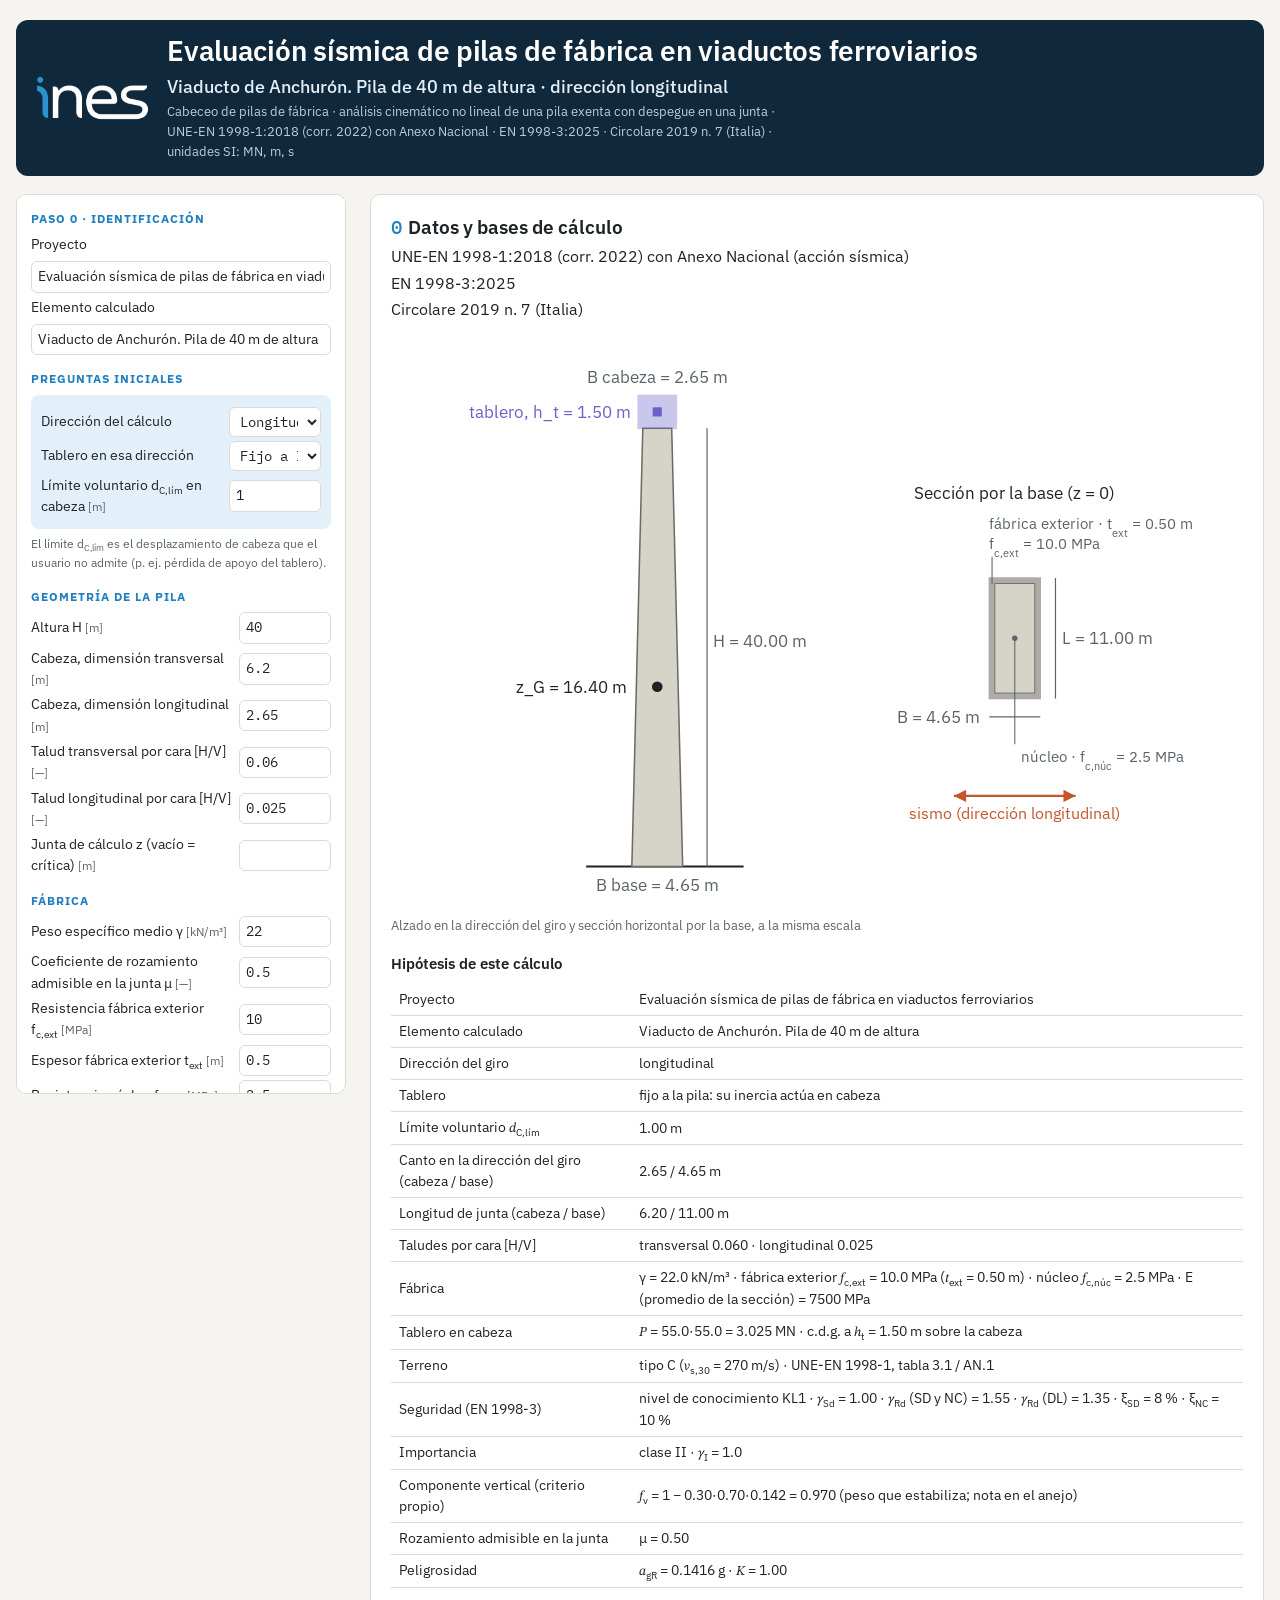
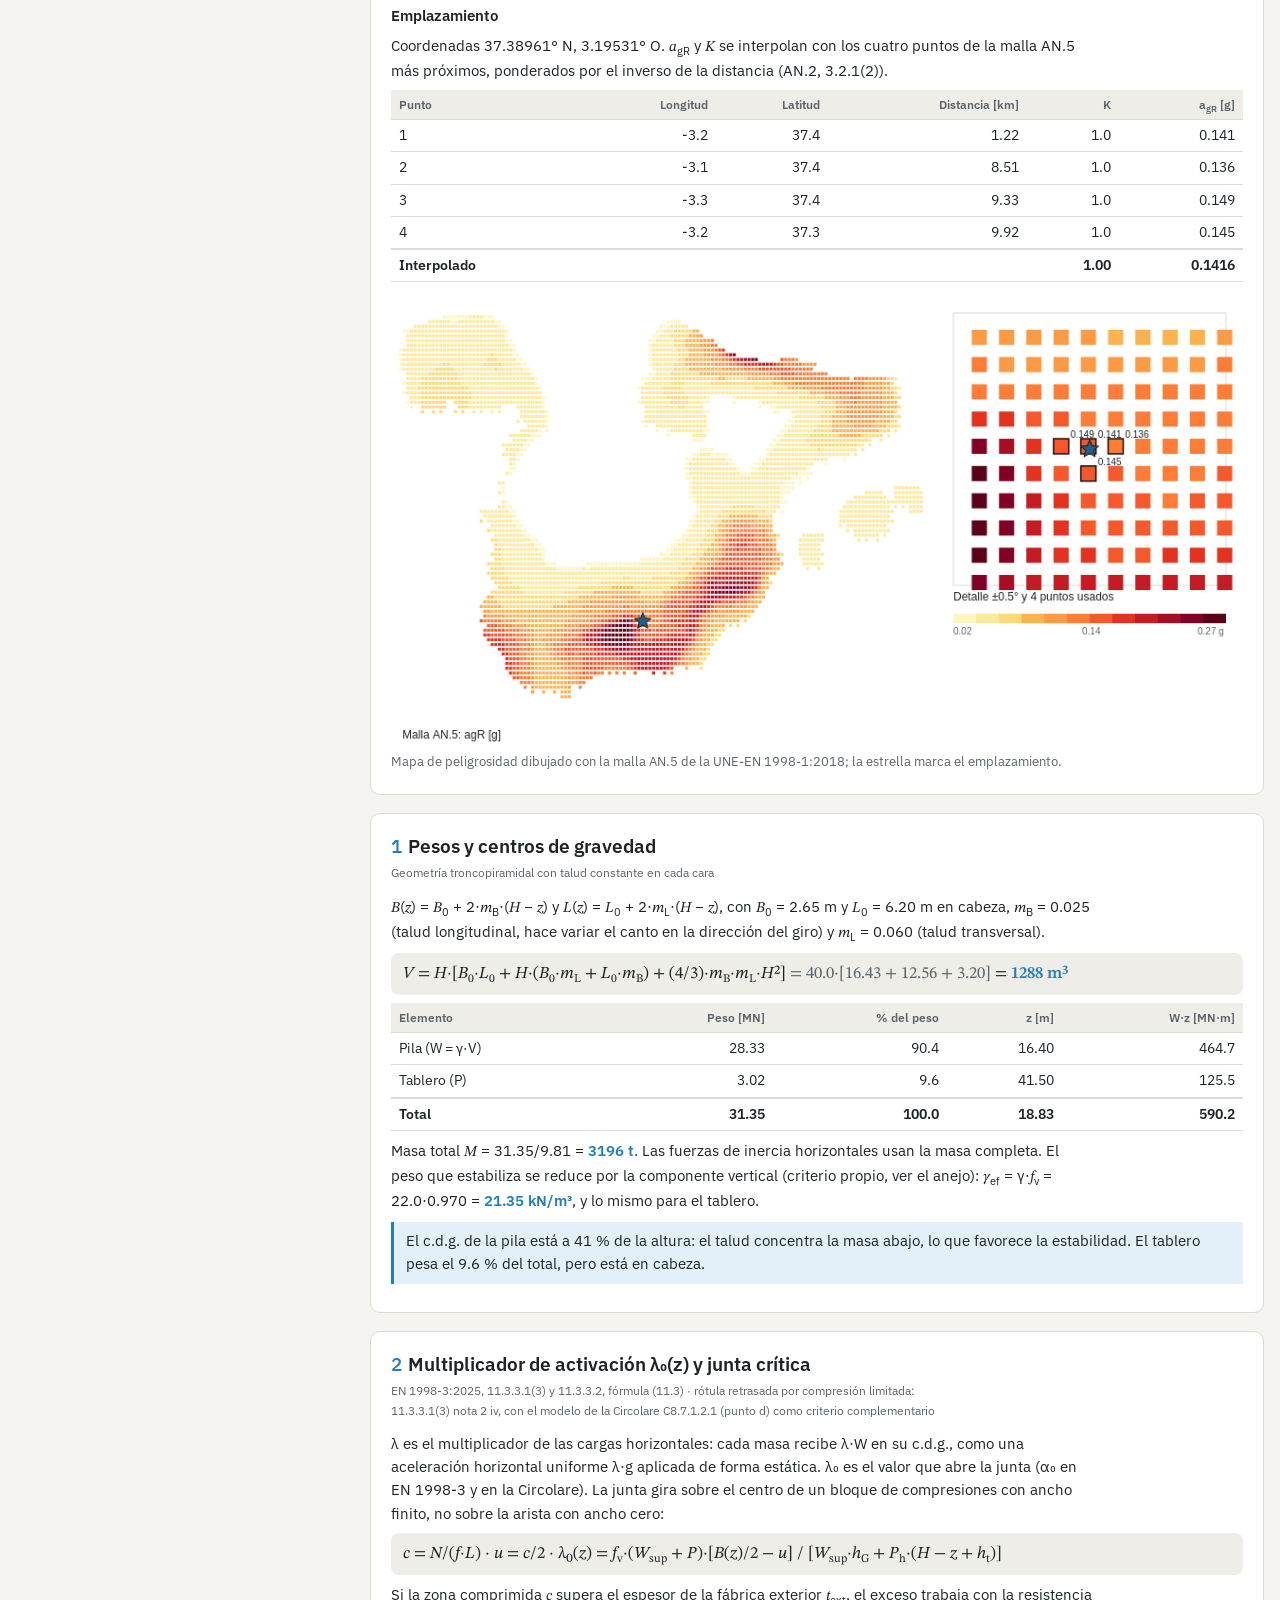
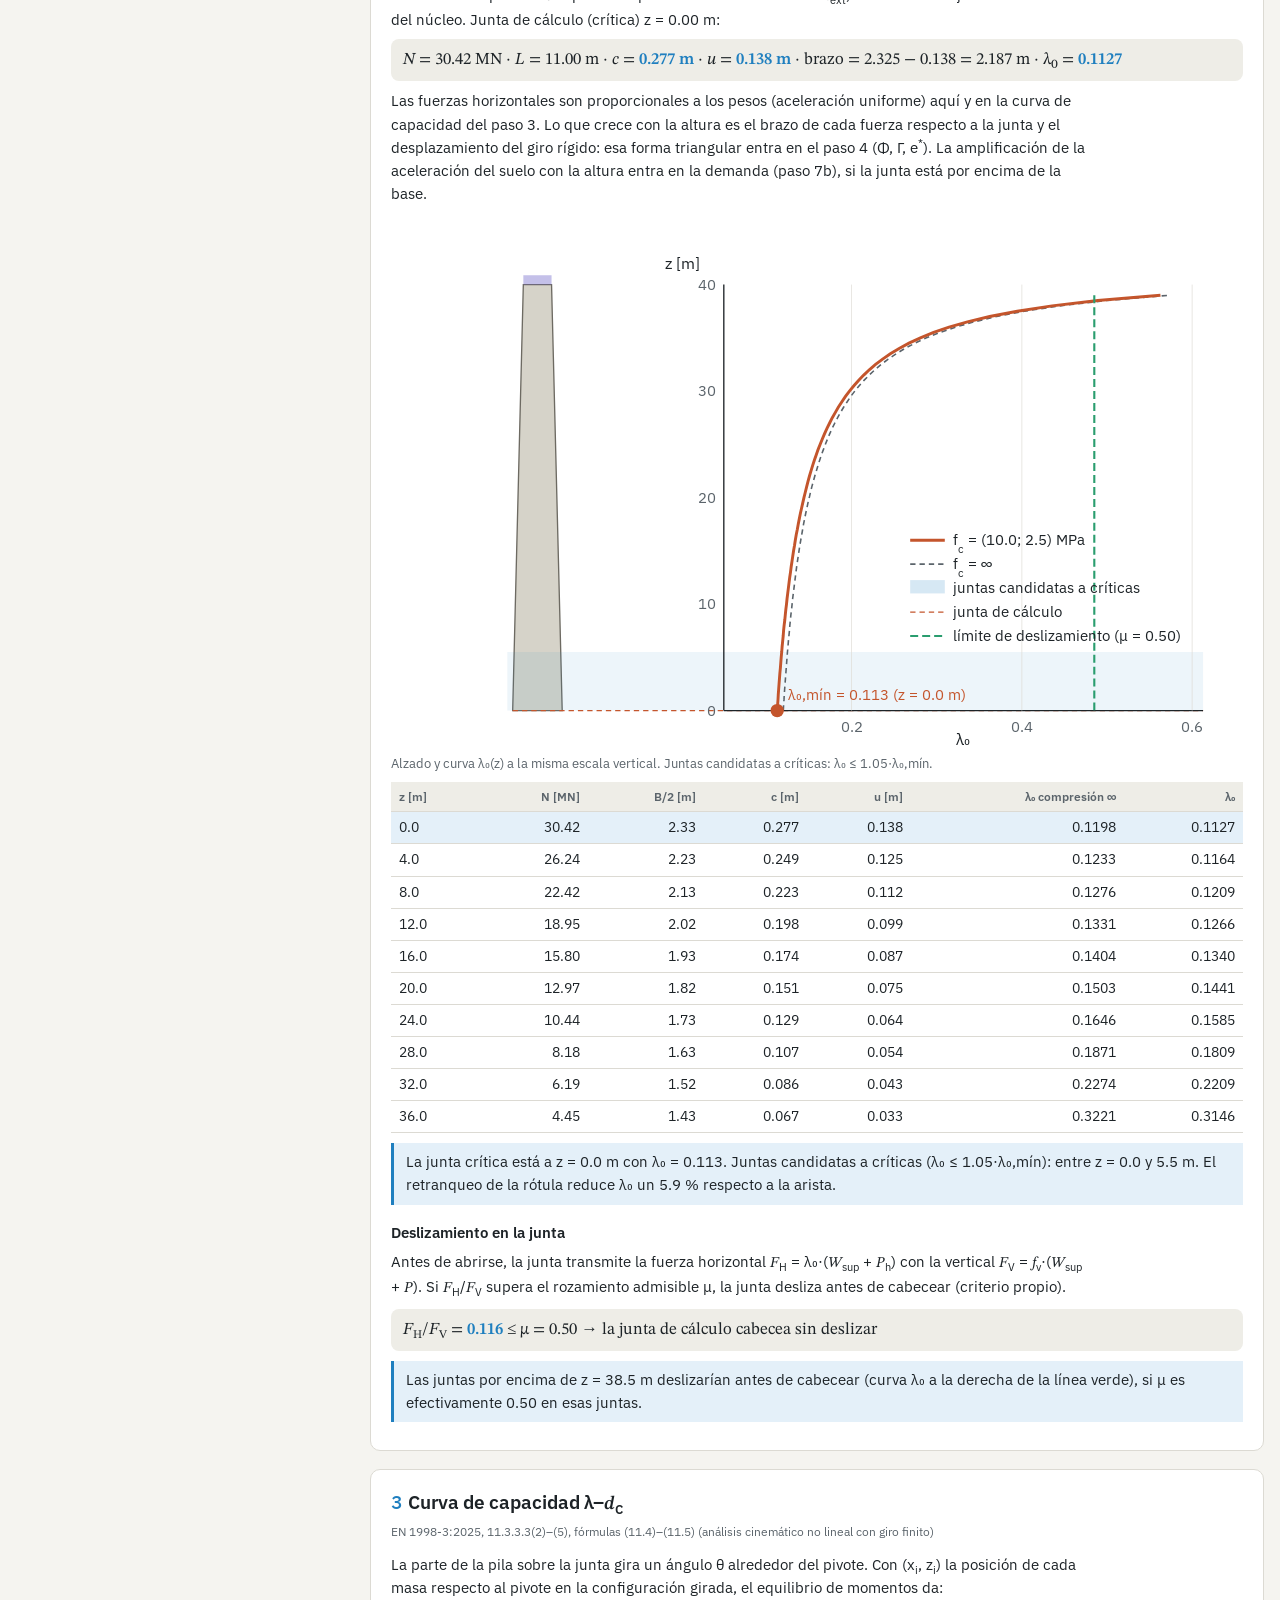
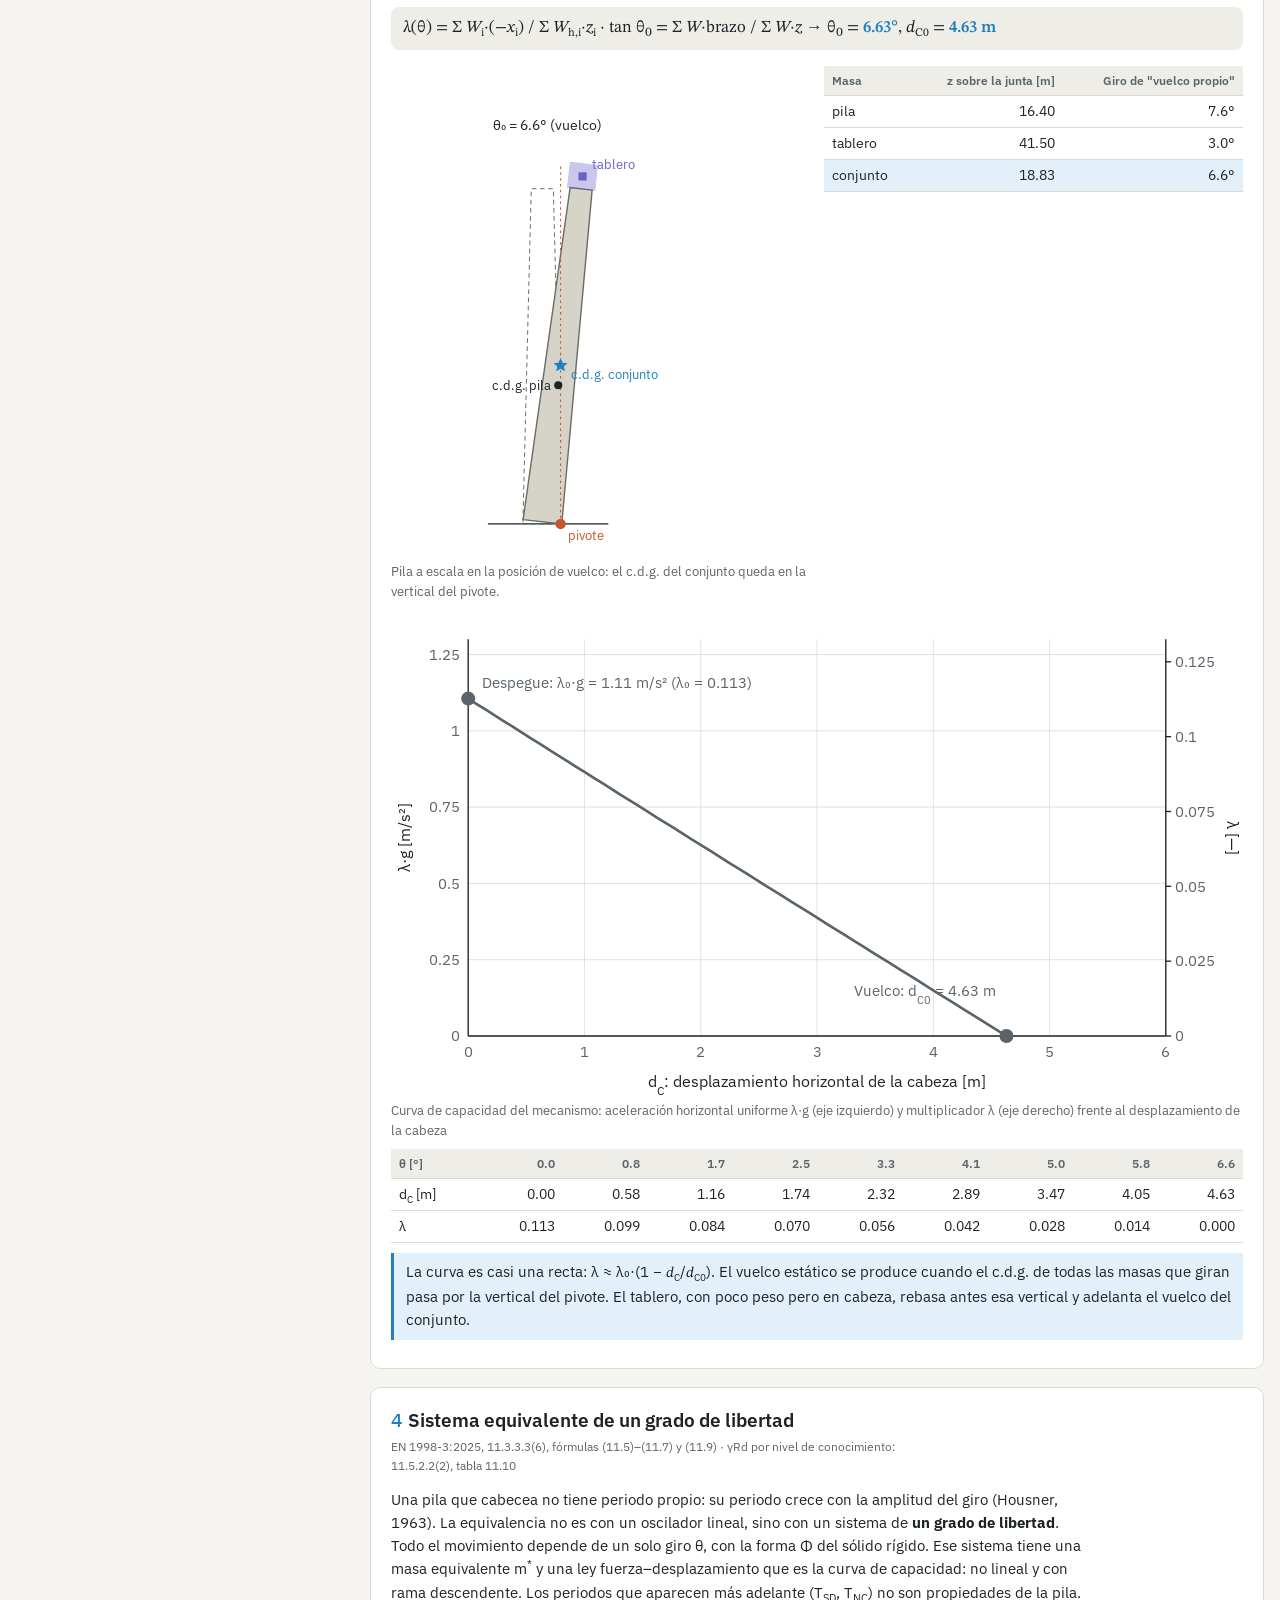
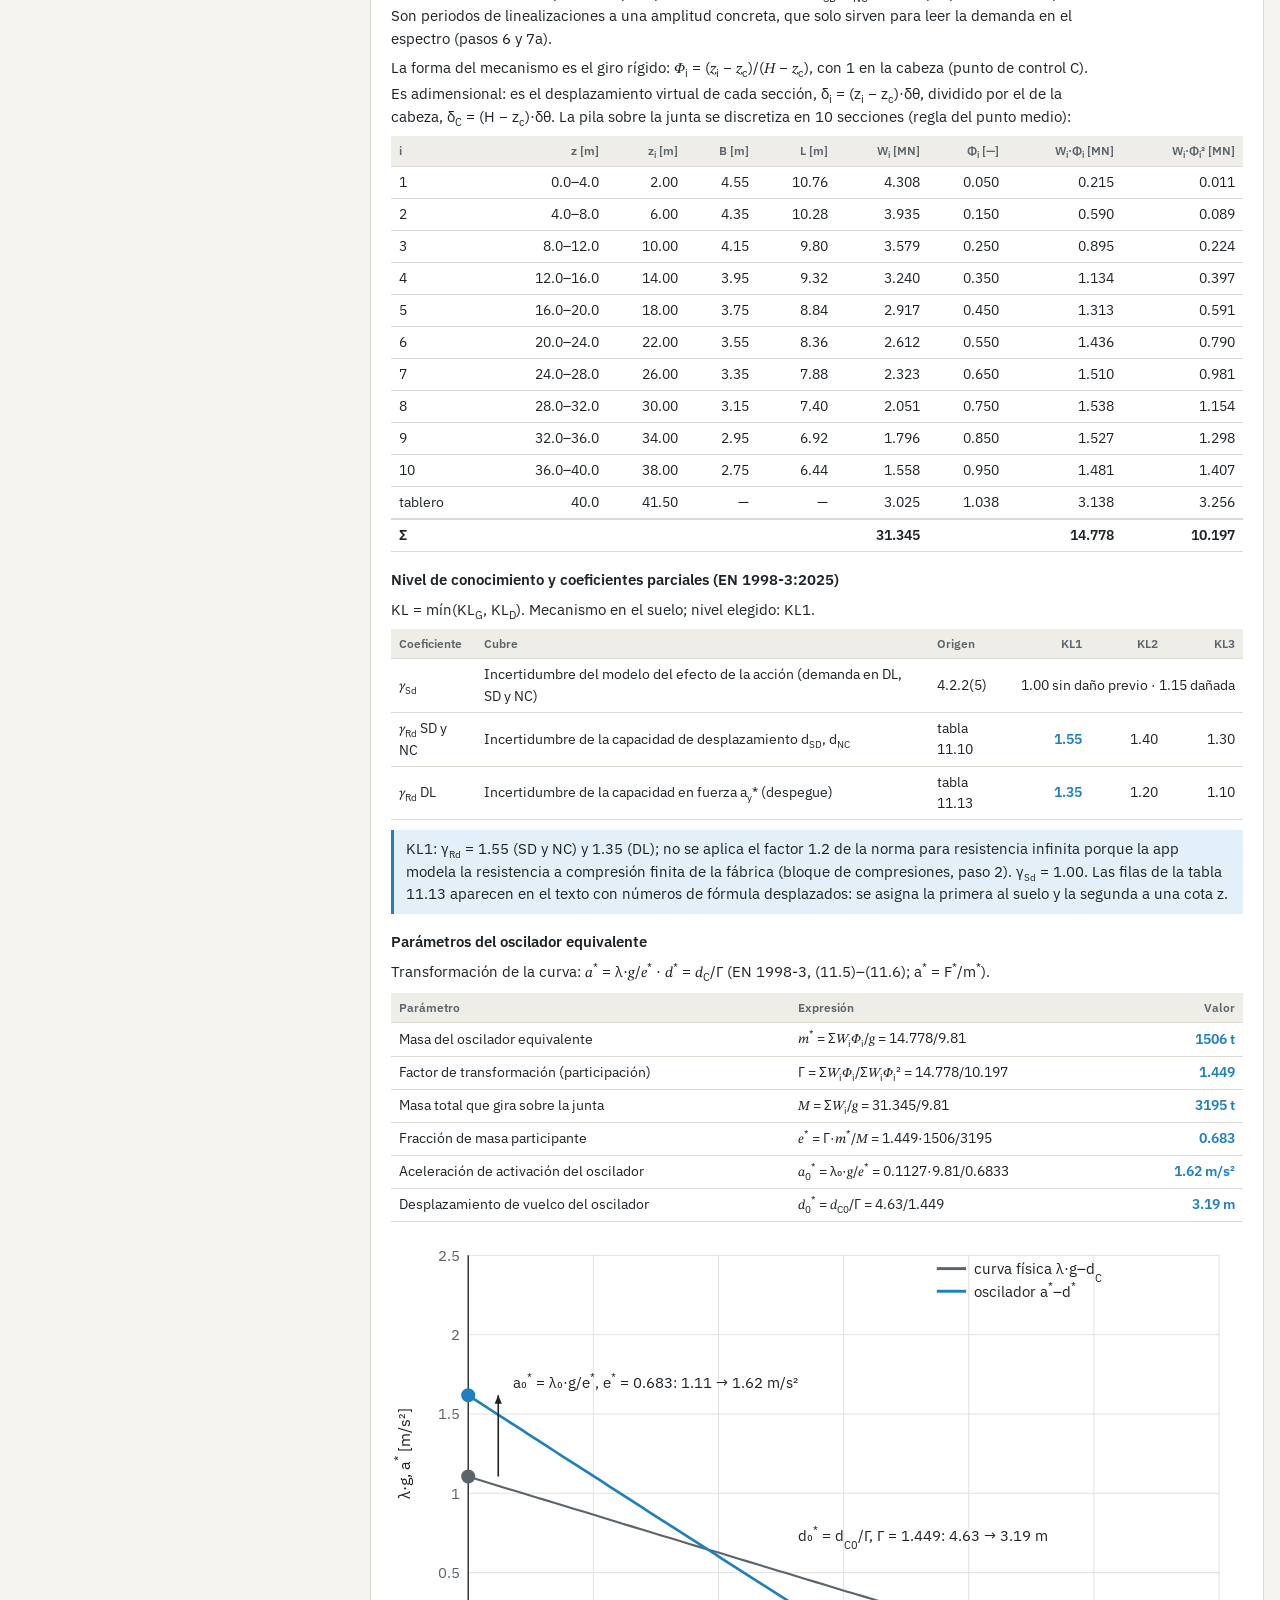
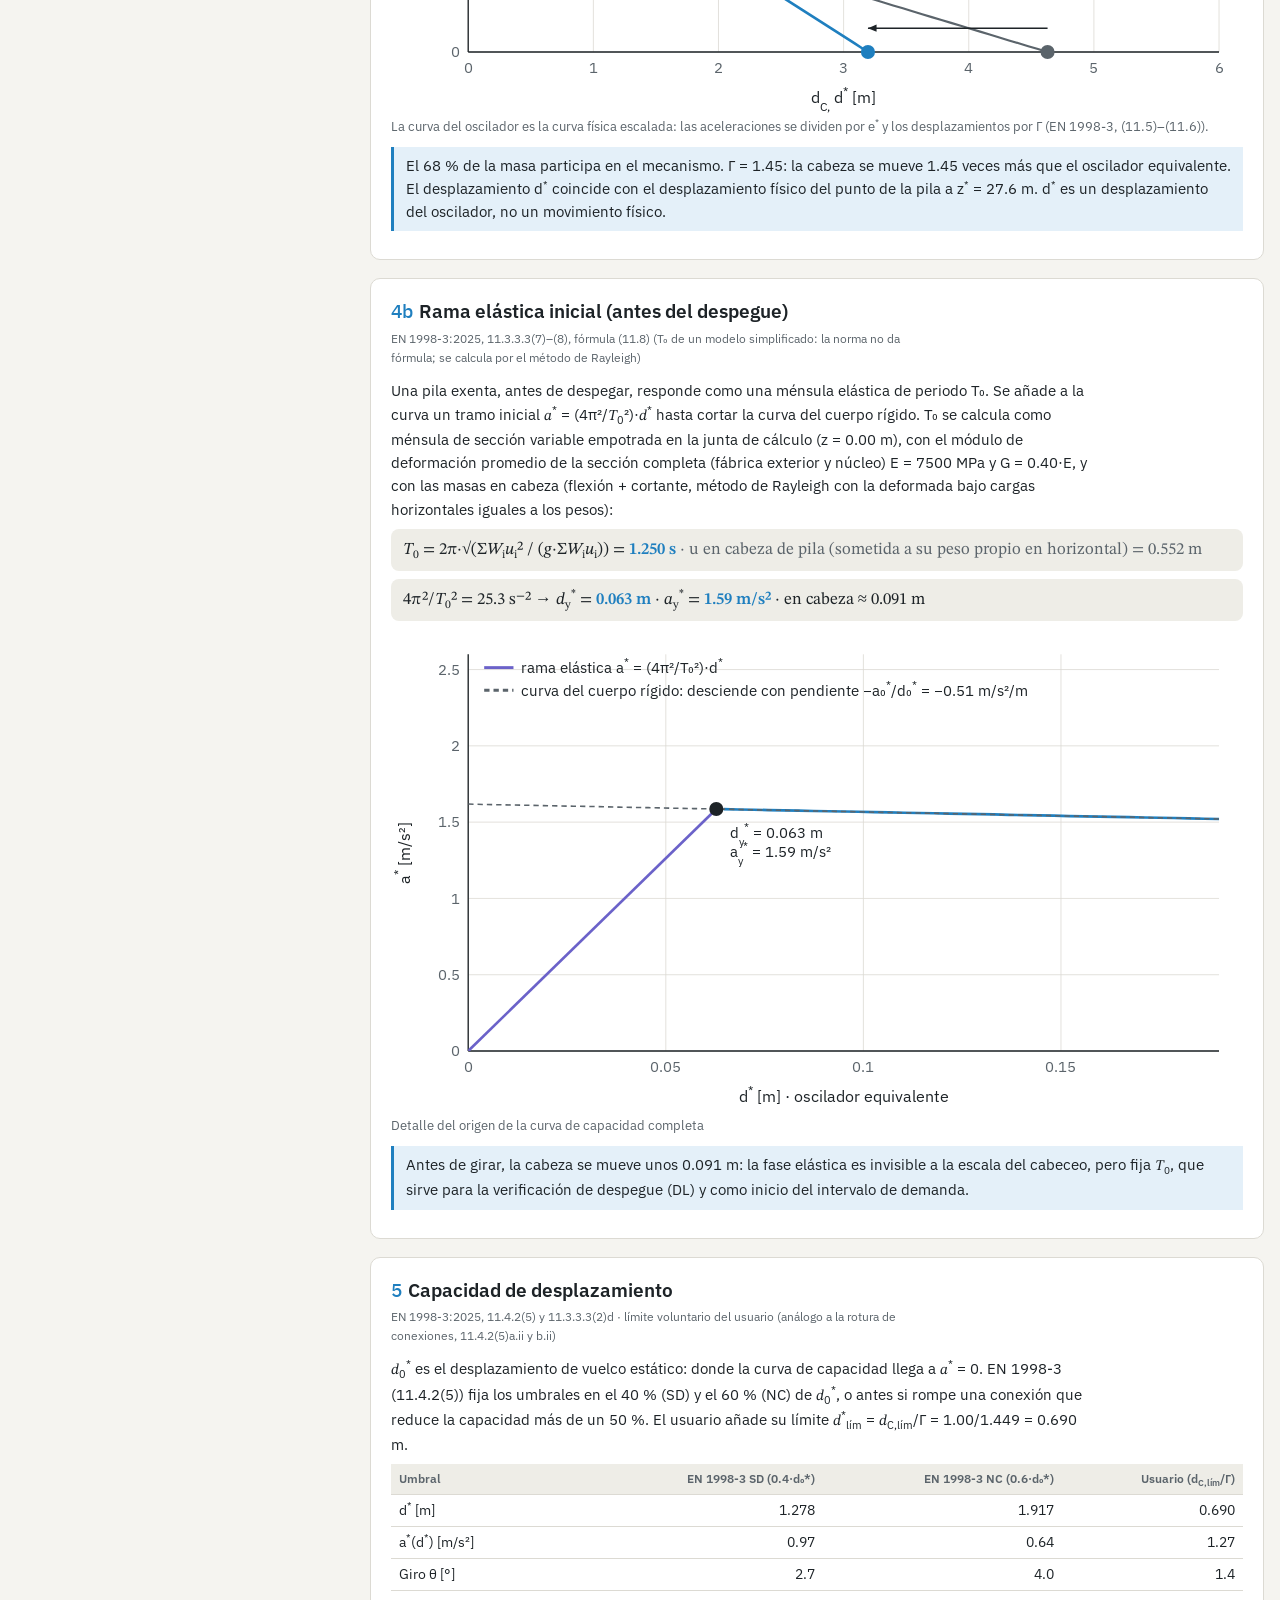
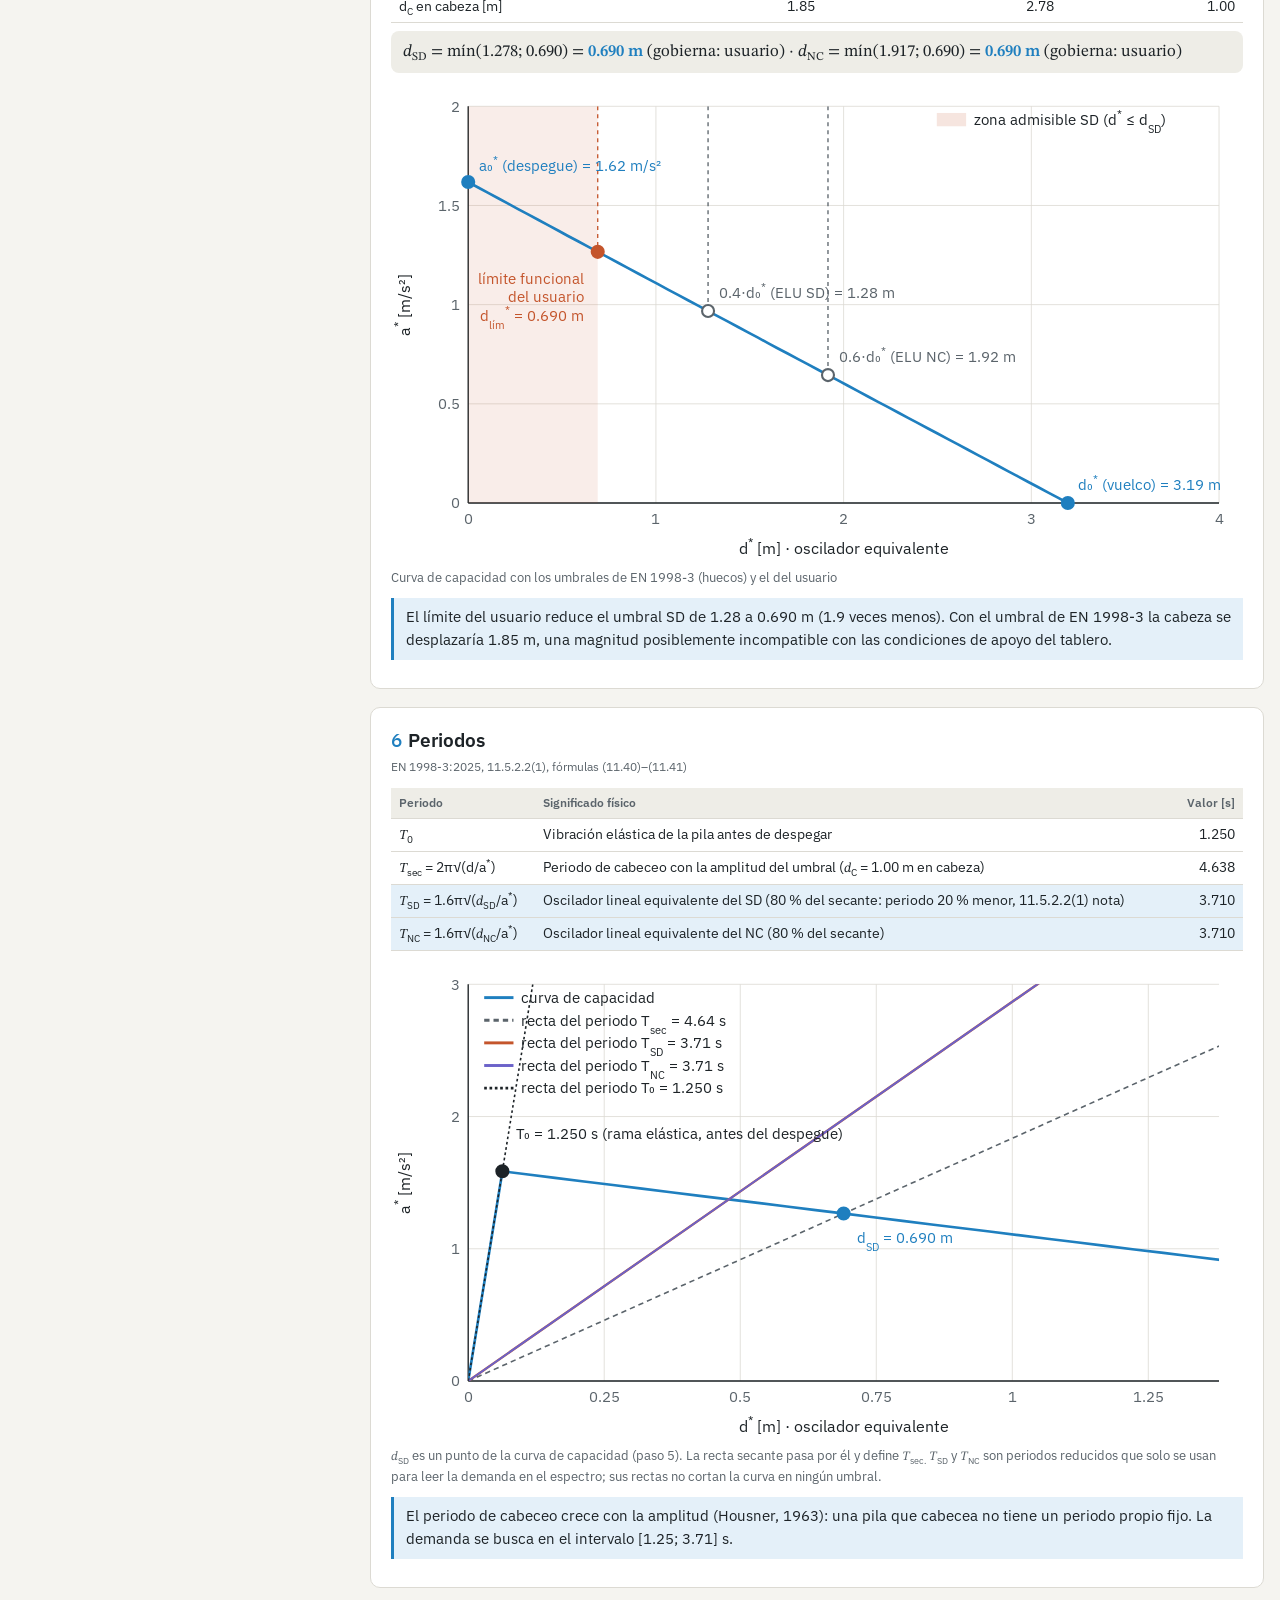
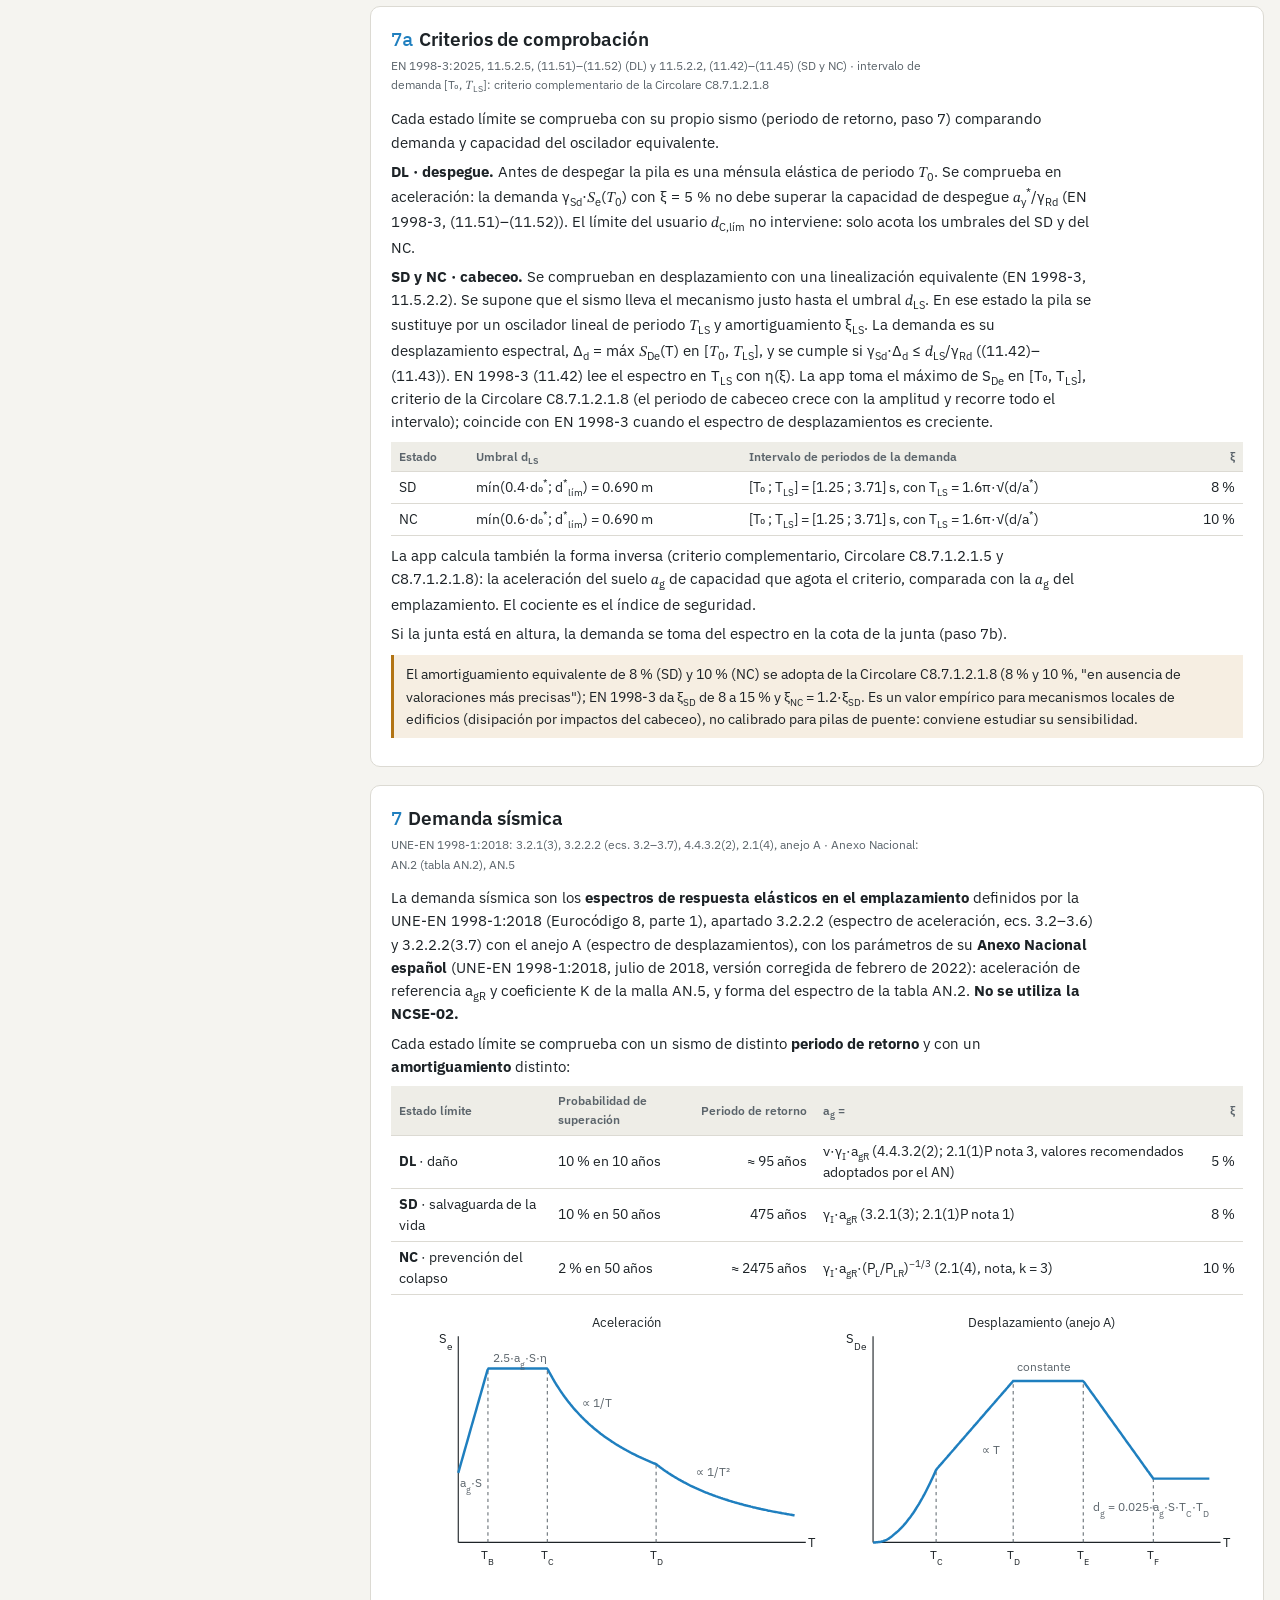
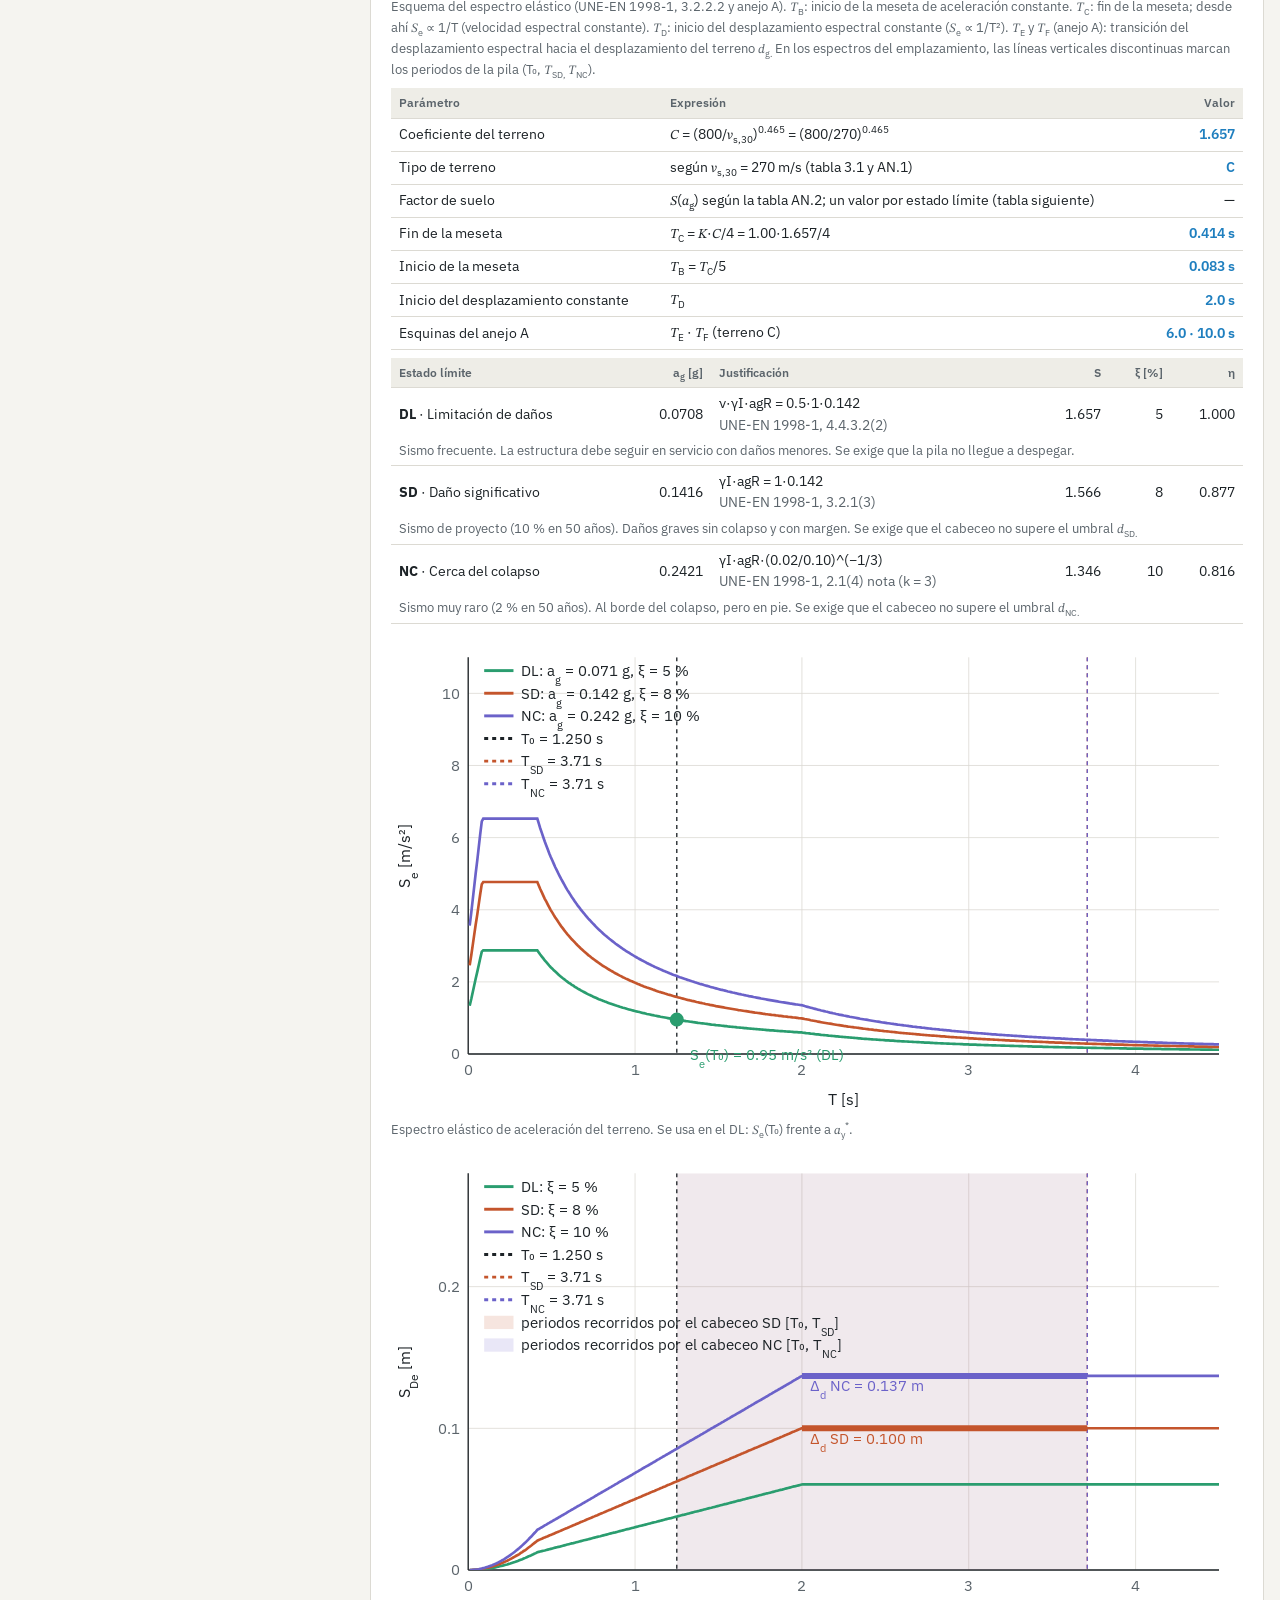
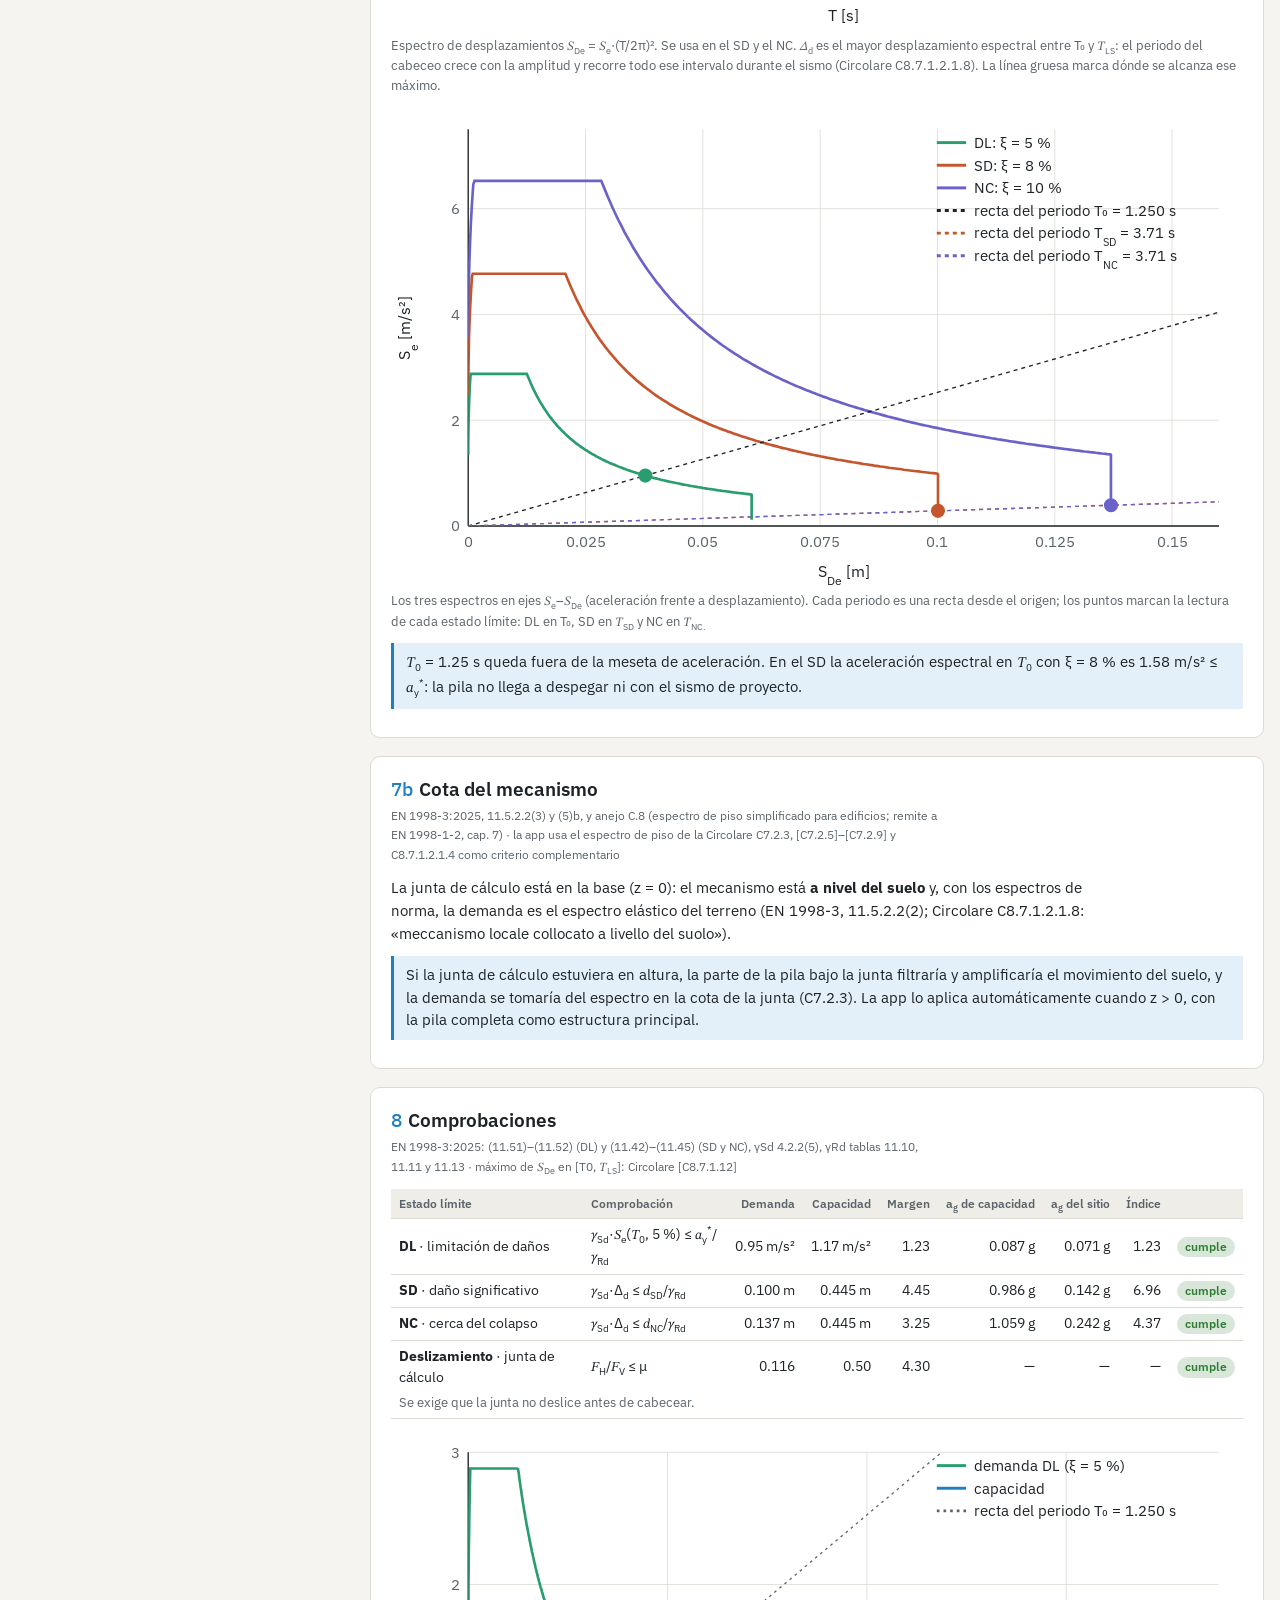
==== commit 59d8e861: "Paso 0: una línea por norma, texto normal negro; informe sin mención a app e IA Co-Authored-By: Clau" ====
--- a/index.html
+++ b/index.html
@@ -54,7 +54,7 @@
 section h2{font-size:1.18rem;margin:0 0 2px;font-weight:600;text-wrap:balance}
 section h2 .n{color:var(--accent);font-family:var(--f-mono);font-weight:500;margin-right:6px}
 .cite{font-size:.78rem;color:var(--muted);margin:0 0 12px}
-.cite .norms{font-size:1rem;color:var(--ink)}
+.norms{font-size:1rem;color:var(--ink);margin:0 0 2px}
 section h3{font-size:.95rem;margin:16px 0 6px;font-weight:600}
 p{margin:6px 0;max-width:78ch}
 .m{font-family:var(--f-math);font-size:1.06em}
@@ -602,7 +602,7 @@
     children.push(new Paragraph({ children: [new TextRun({ text: 'Proyecto: ', bold: true, font: FONT }), new TextRun({ text: I.proj || '—', font: FONT })] }));
     children.push(new Paragraph({ children: [new TextRun({ text: 'Elemento: ', bold: true, font: FONT }), new TextRun({ text: I.elem || '—', font: FONT })] }));
     children.push(new Paragraph({ children: [new TextRun({ text: 'Dirección: ', bold: true, font: FONT }), new TextRun({ text: I.dir === 'T' ? 'transversal' : 'longitudinal', font: FONT }), new TextRun({ text: '   ·   Fecha: ', bold: true, font: FONT }), new TextRun({ text: new Date().toLocaleDateString('es-ES'), font: FONT })] }));
-    children.push(new Paragraph({ spacing: { after: 240 }, children: [new TextRun({ text: 'Análisis cinemático no lineal de pilas de fábrica. Normas: UNE-EN 1998-1:2018 (corr. 2022) con Anexo Nacional (acción sísmica), EN 1998-3:2025 y Circolare 2019 n. 7 (Italia). Informe generado automáticamente por la app, sin intervención de IA.', font: FONT, italics: true, color: '5B646B', size: 20 })] }));
+    children.push(new Paragraph({ spacing: { after: 240 }, children: [new TextRun({ text: 'Análisis cinemático no lineal de pilas de fábrica.', font: FONT })] }));
     const bd = { style: BorderStyle.SINGLE, size: 4, color: 'DCDAD3' };
     const figs = []; // promesas en orden
     for (const sec of document.querySelectorAll('#main > section')) {
@@ -611,6 +611,7 @@
           const tg = n.tagName, cl = n.classList;
           if (tg === 'H2') children.push(new Paragraph({ heading: HeadingLevel.HEADING_1, pageBreakBefore: false, spacing: { before: 360, after: 120 }, children: runsOf(n, { b: true, color: '10283B', size: 30 }) }));
           else if (tg === 'H3') children.push(new Paragraph({ heading: HeadingLevel.HEADING_2, spacing: { before: 200, after: 80 }, children: runsOf(n, { b: true, size: 24 }) }));
+          else if (cl.contains('norms')) children.push(new Paragraph({ spacing: { after: 40 }, children: runsOf(n) }));
           else if (cl.contains('cite')) children.push(P(n, { st: { color: '5B646B', size: 18, i: false } }));
           else if (cl.contains('eq')) children.push(new Paragraph({ children: runsOf(n, { math: true }), spacing: { before: 60, after: 120 }, shading: { type: ShadingType.CLEAR, fill: 'EEEDE7', color: 'auto' } }));
           else if (cl.contains('interp')) children.push(new Paragraph({ children: runsOf(n), spacing: { after: 160 }, shading: { type: ShadingType.CLEAR, fill: 'E4F0F9', color: 'auto' }, border: { left: { style: BorderStyle.SINGLE, size: 18, color: '1F7FBF', space: 6 } } }));
@@ -717,7 +718,7 @@
 }
 
 // ---------- secciones
-function sec(id, n, title, cite, body) { return `<section id="p${id}"><h2><span class="n">${n}</span>${title}</h2><p class="cite">${cite}</p>${body}</section>`; }
+function sec(id, n, title, cite, body) { return `<section id="p${id}"><h2><span class="n">${n}</span>${title}</h2>${cite ? `<p class="cite">${cite}</p>` : ''}${body}</section>`; }
 const lsShort = k => `<b>${k}</b> · ${LS[k].short}`;
 const lsReq = (k, n) => `<tr class="req"><td class="l" colspan="${n}">Se exige ${LS[k].req}.</td></tr>`;
 const lsCell = k => `<b>${k}</b> · ${LS[k].name}<br><span style="color:var(--muted)">${LS[k].def} Se exige ${LS[k].req}.</span>`;
@@ -805,7 +806,8 @@
   let h = '';
 
   // Paso 0
-  h += sec('0', '0', 'Datos y bases de cálculo', '<span class="norms">UNE-EN 1998-1:2018 (corr. 2022) con Anexo Nacional (acción sísmica) · EN 1998-3:2025 · Circolare 2019 n. 7 (Italia)</span>', `
+  h += sec('0', '0', 'Datos y bases de cálculo', '', `
+  <p class="norms">UNE-EN 1998-1:2018 (corr. 2022) con Anexo Nacional (acción sísmica)</p><p class="norms">EN 1998-3:2025</p><p class="norms" style="margin-bottom:12px">Circolare 2019 n. 7 (Italia)</p>
   ${fig(pierSVG(R, { W: 560, H: 380, sc: 7.2, ox: 175, oy: 350, dims: true, extra: secBase }), 'Alzado en la dirección del giro y sección horizontal por la base, a la misma escala')}
   <h3>Hipótesis de este cálculo</h3>
   <div class="tw"><table><tbody>
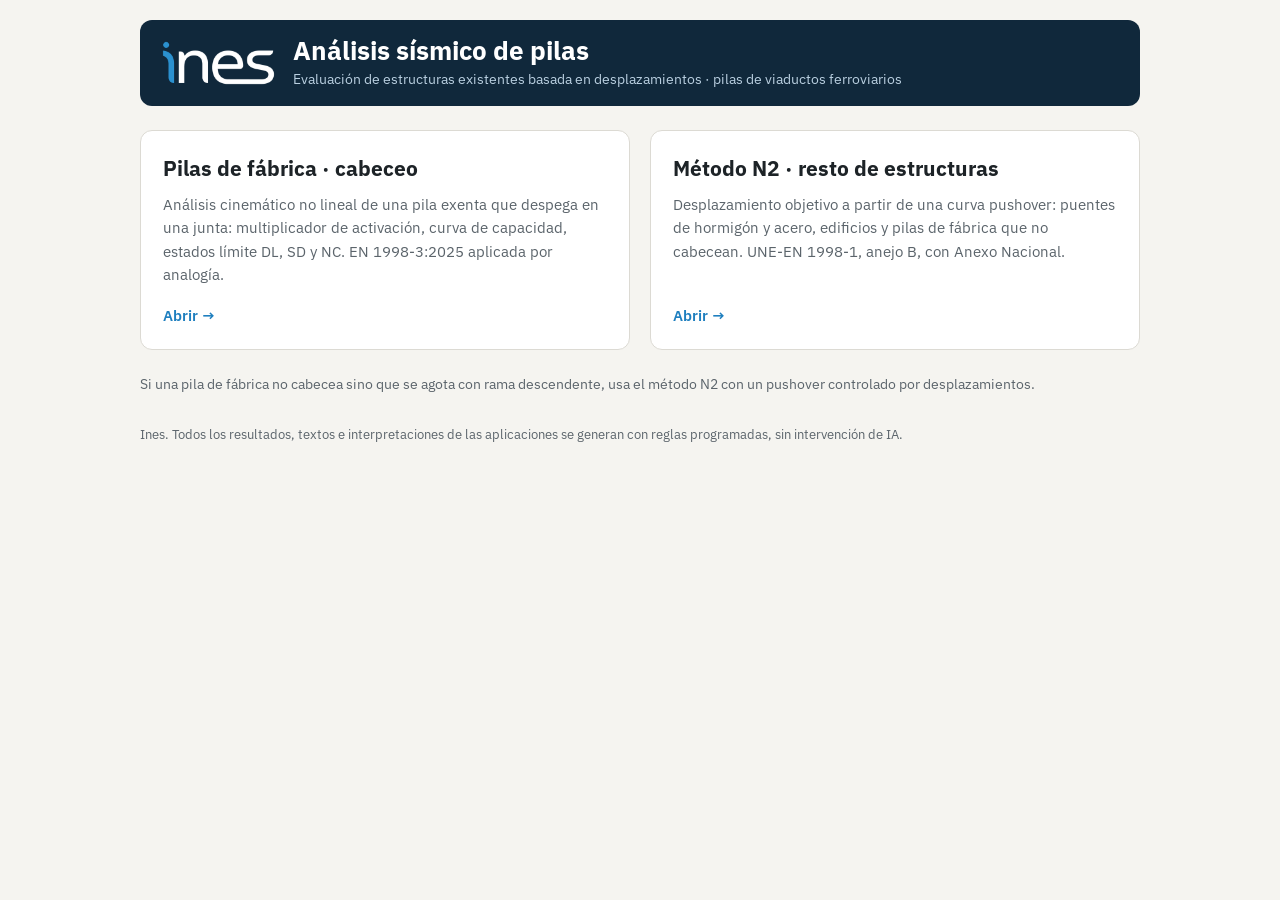
==== commit 286b55ca: "Menú, cabeceo en cabeceo/ y N2 con EN 1998-3:2025 (γSd, γRd, SD = 3/4 NC) - index.html: menú con enl" ====
--- a/index.html
+++ b/index.html
@@ -1,5 +1,5 @@
 <!doctype html><html lang="es"><head><meta charset="utf-8"><meta name="viewport" content="width=device-width, initial-scale=1">
-<title>Cabeceo de pilas de fábrica</title>
+<title>Análisis sísmico de pilas</title>
 <link rel="preconnect" href="https://fonts.googleapis.com">
 <link rel="stylesheet" href="https://fonts.googleapis.com/css2?family=IBM+Plex+Mono:wght@400;500&family=IBM+Plex+Sans:wght@400;500;600&family=STIX+Two+Text:ital@0;1&display=swap">
 <style>
@@ -22,1193 +22,25 @@
   --pier:#4a4943; --pier-line:#a6a398; color-scheme:dark}
 *{box-sizing:border-box}
 body{background:var(--bg);color:var(--ink);font-family:var(--f-ui);font-size:15px;line-height:1.55;margin:0;padding-inline:16px;padding-block:20px 60px}
-.wrap{max-width:1320px;margin:0 auto;display:grid;grid-template-columns:330px minmax(0,1fr);gap:24px;align-items:start}
-@media (max-width:900px){.wrap{grid-template-columns:minmax(0,1fr)}}
-header.top{max-width:1320px;margin:0 auto 18px;display:flex;flex-wrap:wrap;gap:10px 24px;align-items:center;justify-content:space-between;background:var(--band);color:#fff;border-radius:12px;padding:14px 20px}
-header.top .brand{display:flex;align-items:center;gap:18px;min-width:0}
+header.top{max-width:1000px;margin:0 auto 24px;display:flex;align-items:center;gap:18px;background:var(--band);color:#fff;border-radius:12px;padding:16px 22px}
 header.top img{height:44px;width:auto;flex:none}
-header.top .sub{color:#b9cfe0}
-header.top .refs{color:#b9cfe0}
-header.top h1{color:#fff;font-size:1.75rem;line-height:1.2}
-header.top .elem{color:#e3eef7;font-size:1.15rem;font-weight:500;margin:4px 0 2px}
-header.top .sub{font-size:.8rem}
-h1{font-size:1.65rem;margin:0;font-weight:600;letter-spacing:-.01em;text-wrap:balance}
-.sub{color:var(--muted);font-size:.9rem;margin:2px 0 0}
-.refs{font-size:.78rem;color:var(--muted);text-align:right}
-aside{position:sticky;top:env(safe-area-inset-top,0px);max-height:100vh;overflow:auto;background:var(--paper);border:1px solid var(--line);border-radius:10px;padding:14px 14px 18px}
-@media (max-width:900px){aside{position:static;max-height:none}}
-aside h2{font-size:.78rem;text-transform:uppercase;letter-spacing:.08em;color:var(--accent);margin:14px 0 6px}
-aside h2:first-child{margin-top:0}
-.q{background:var(--accent-soft);border-radius:8px;padding:8px 10px;margin-bottom:6px}
-.fld{display:grid;grid-template-columns:minmax(0,1fr) 92px;gap:6px;align-items:center;margin:4px 0;font-size:.86rem}
-.fld label{color:var(--ink)}
-.fld .u{color:var(--muted);font-size:.78rem}
-input,select{font:inherit;font-size:.86rem;width:100%;padding:4px 6px;border:1px solid var(--line);border-radius:6px;background:var(--paper);color:var(--ink);font-family:var(--f-mono)}
-input:focus,select:focus{outline:2px solid var(--accent);outline-offset:0}
-.hint{font-size:.76rem;color:var(--muted);margin:2px 0 6px}
-nav.steps{display:flex;flex-wrap:wrap;gap:4px;margin-top:12px}
-nav.steps a{font-size:.76rem;text-decoration:none;color:var(--ink);border:1px solid var(--line);border-radius:999px;padding:2px 8px}
-nav.steps a:hover{border-color:var(--accent);color:var(--accent)}
-main{min-width:0;display:flex;flex-direction:column;gap:18px}
-section{background:var(--paper);border:1px solid var(--line);border-radius:10px;padding:18px 20px;min-width:0}
-section h2{font-size:1.18rem;margin:0 0 2px;font-weight:600;text-wrap:balance}
-section h2 .n{color:var(--accent);font-family:var(--f-mono);font-weight:500;margin-right:6px}
-.cite{font-size:.78rem;color:var(--muted);margin:0 0 12px}
-.norms{font-size:1rem;color:var(--ink);margin:0 0 2px}
-section h3{font-size:.95rem;margin:16px 0 6px;font-weight:600}
-p{margin:6px 0;max-width:78ch}
-.m{font-family:var(--f-math);font-size:1.06em}
-.m i,i.v{font-family:var(--f-math);font-style:italic}
-sub,sup{font-size:.7em;line-height:0}
-.eq{font-family:var(--f-math);font-size:1.05rem;background:var(--soft);border-radius:8px;padding:8px 12px;margin:8px 0;overflow-x:auto;white-space:nowrap}
-.eq .tag{float:right;font-family:var(--f-ui);font-size:.75rem;color:var(--muted);margin-left:16px}
-.eq .s{color:var(--muted)}
-.res{font-weight:600;color:var(--accent)}
-.interp{border-left:3px solid var(--accent);background:var(--accent-soft);padding:8px 12px;margin:10px 0;border-radius:0;font-size:.92rem}
-.warn{border-left:3px solid var(--amber);background:color-mix(in srgb,var(--amber) 12%,transparent);padding:8px 12px;margin:10px 0;border-radius:0;font-size:.9rem}
-.tw{overflow-x:auto;margin:8px 0}
-table{border-collapse:collapse;font-size:.85rem;min-width:100%}
-th,td{padding:5px 8px;border-bottom:1px solid var(--line);text-align:right;white-space:nowrap;font-variant-numeric:tabular-nums}
-th{font-weight:600;color:var(--muted);font-size:.78rem;text-align:right;background:var(--soft)}
-td:first-child,th:first-child{text-align:left}
-td.l,th.l{text-align:left;white-space:normal}
-tr.tot td{font-weight:600;border-top:2px solid var(--line)}
-tr.hl td{background:var(--accent-soft)}
-.fig{margin:12px 0 4px}
-.fig svg{width:100%;height:auto;display:block}
-.fig .cap{font-size:.8rem;color:var(--muted);margin-top:4px}
-.grid2{display:grid;grid-template-columns:repeat(auto-fit,minmax(300px,1fr));gap:14px}
-.grid2>*{min-width:0}
-.pill{display:inline-block;font-size:.75rem;font-weight:600;padding:1px 8px;border-radius:999px}
-.ok{background:color-mix(in srgb,var(--ok) 18%,transparent);color:var(--ok)}
-.no{background:color-mix(in srgb,var(--bad) 18%,transparent);color:var(--bad)}
-canvas{width:100%;height:auto;display:block;border-radius:8px}
-svg text{font-family:var(--f-ui)}
-svg .mt{font-family:var(--f-math);font-style:italic}
-dl.gl{display:grid;grid-template-columns:max-content minmax(0,1fr);gap:4px 16px;font-size:.88rem}
-dl.gl dt{font-family:var(--f-math)}
-dl.gl dd{margin:0;color:var(--ink)}
-footer{max-width:1320px;margin:16px auto 0;font-size:.78rem;color:var(--muted)}
-@media (prefers-reduced-motion:reduce){*{scroll-behavior:auto}}
-
-button{font:inherit;font-size:.84rem;padding:6px 10px;border-radius:6px;border:1px solid var(--accent);background:var(--accent);color:#fff;cursor:pointer}
-button:hover{filter:brightness(1.08)}button:disabled{opacity:.6;cursor:progress}
-button:focus-visible{outline:2px solid var(--brand);outline-offset:2px}
-#btnPrint{background:transparent;color:var(--accent)}
-@media print{aside,footer,nav.steps{display:none}.wrap{display:block}section{break-inside:auto;border:none}body{background:#fff}header.top{-webkit-print-color-adjust:exact;print-color-adjust:exact}.fig{break-inside:avoid}}
-
-tr.req td{color:var(--muted);font-size:.8rem;white-space:normal;padding-top:0;border-bottom:1px solid var(--line)}
-tr:has(+ tr.req) td{border-bottom:none}
-
+header.top h1{font-size:1.6rem;line-height:1.2;margin:0}
+header.top p{color:#b9cfe0;font-size:.85rem;margin:2px 0 0}
+main{max-width:1000px;margin:0 auto;display:grid;grid-template-columns:repeat(auto-fit,minmax(min(100%,340px),1fr));gap:20px}
+a.card{display:flex;flex-direction:column;gap:8px;background:var(--paper);border:1px solid var(--line);border-radius:12px;padding:22px;color:inherit;text-decoration:none}
+a.card:hover,a.card:focus-visible{border-color:var(--accent);outline:none}
+a.card h2{margin:0;font-size:1.3rem}
+a.card p{margin:0;color:var(--muted)}
+a.card .go{margin-top:auto;padding-top:10px;color:var(--accent);font-weight:600}
+.norms{max-width:1000px;margin:24px auto 0;color:var(--muted);font-size:.85rem}
+footer{max-width:1000px;margin:30px auto 0;color:var(--muted);font-size:.8rem}
 </style>
-<header class="top"><div class="brand"><img src="[data-uri]" alt="Ines"><div><h1 id="projTitle"></h1><p class="elem" id="elemLine"></p><p class="sub">Cabeceo de pilas de fábrica · análisis cinemático no lineal de una pila exenta con despegue en una junta · UNE-EN 1998-1:2018 (corr. 2022) con Anexo Nacional · EN 1998-3:2025 · Circolare 2019 n. 7 (Italia) · unidades SI: MN, m, s</p></div></div>
-</header>
-<div class="wrap"><aside id="form" aria-label="Datos"></aside><main id="main"></main></div>
-<footer>Ines · Prototipo de cálculo. Todos los resultados, textos e interpretaciones se generan con reglas programadas, sin intervención de IA. Los resultados dependen de las hipótesis indicadas en cada paso; revísalas antes de usarlos.</footer>
-<script>
-const GRID = "-30,352,10,155;-54,362,11,93;-49,364,10,135;-35,365,10,171;-29,352,10,150;-53,362,11,97;-48,364,10,142;-34,365,10,178;-28,352,12,143;-52,362,11,103;-47,364,10,147;-33,365,10,185;-30,353,10,160;-51,362,11,107;-46,364,10,148;-32,365,10,191;-29,353,10,156;-50,362,11,119;-45,364,10,147;-31,365,10,192;-28,353,10,149;-49,362,11,128;-44,364,10,144;-30,365,10,193;-30,354,10,165;-48,362,10,133;-43,364,10,141;-29,365,10,193;-29,354,10,160;-47,362,10,135;-42,364,10,138;-28,365,10,193;-28,354,10,155;-46,362,10,134;-41,364,10,134;-27,365,10,193;-54,358,11,93;-68,363,13,160;-40,364,10,133;-26,365,10,190;-53,358,11,95;-67,363,13,159;-39,364,10,134;-25,365,10,185;-52,358,11,99;-66,363,13,149;-38,364,10,134;-24,365,10,174;-62,359,13,111;-65,363,13,138;-37,364,10,137;-23,365,10,151;-59,359,12,90;-64,363,13,129;-36,364,10,142;-22,365,10,134;-56,359,11,88;-63,363,13,120;-35,364,10,154;-21,365,10,122;-54,359,11,91;-62,363,13,116;-34,364,10,171;-20,365,10,107;-53,359,11,95;-61,363,12,99;-33,364,10,184;-19,365,10,94;-52,359,11,99;-60,363,12,97;-32,364,10,189;-18,365,10,86;-64,360,13,136;-59,363,12,97;-31,364,10,191;-17,365,10,81;-62,360,13,118;-58,363,12,88;-30,364,10,193;-16,365,10,77;-61,360,12,99;-57,363,11,86;-29,364,10,193;-69,366,13,165;-60,360,12,95;-56,363,11,87;-28,364,10,192;-68,366,13,159;-59,360,12,94;-55,363,11,91;-27,364,10,189;-67,366,13,156;-58,360,12,90;-54,363,11,95;-26,364,10,183;-66,366,13,146;-57,360,12,86;-53,363,11,99;-25,364,10,172;-65,366,13,136;-56,360,11,86;-52,363,11,104;-24,364,10,149;-64,366,13,127;-55,360,11,87;-51,363,11,113;-20,364,10,96;-63,366,13,119;-54,360,11,90;-50,363,11,124;-16,364,10,78;-62,366,13,114;-53,360,11,94;-49,363,10,133;-69,365,13,166;-61,366,12,99;-52,360,11,100;-48,363,10,140;-68,365,13,160;-60,366,12,95;-49,360,11,121;-47,363,10,139;-67,365,13,158;-59,366,11,92;-65,361,13,139;-46,363,10,139;-66,365,13,147;-58,366,11,90;-64,361,13,133;-45,363,10,140;-65,365,13,136;-57,366,11,93;-63,361,13,120;-44,363,10,138;-64,365,13,128;-56,366,11,103;-62,361,13,117;-43,363,10,136;-63,365,13,120;-55,366,11,115;-61,361,12,99;-41,363,10,130;-62,365,13,114;-54,366,11,129;-60,361,12,96;-39,363,10,129;-61,365,12,99;-53,366,10,134;-59,361,12,92;-37,363,10,132;-60,365,12,96;-52,366,10,133;-58,361,12,89;-34,363,10,158;-59,365,12,90;-51,366,10,130;-57,361,11,85;-29,363,10,187;-58,365,11,90;-50,366,10,134;-56,361,11,85;-26,363,10,161;-57,365,11,89;-49,366,10,137;-55,361,11,86;-24,363,10,131;-56,365,11,97;-48,366,10,144;-54,361,11,92;-69,364,13,165;-55,365,11,103;-47,366,10,150;-53,361,11,94;-68,364,13,160;-54,365,11,112;-46,366,10,153;-52,361,11,101;-67,364,13,159;-53,365,11,118;-45,366,10,155;-51,361,11,107;-66,364,13,150;-52,365,11,124;-44,366,10,156;-50,361,11,116;-65,364,13,137;-51,365,10,125;-43,366,10,157;-49,361,11,123;-64,364,13,128;-50,365,10,131;-42,366,10,158;-48,361,11,129;-63,364,13,120;-49,365,10,136;-41,366,10,155;-67,362,13,158;-62,364,13,114;-48,365,10,143;-40,366,10,154;-66,362,13,148;-61,364,12,99;-47,365,10,148;-39,366,10,154;-65,362,13,138;-60,364,12,95;-46,365,10,151;-38,366,10,157;-64,362,13,130;-59,364,12,97;-45,365,10,152;-37,366,10,165;-63,362,13,120;-58,364,11,89;-44,365,10,152;-36,366,10,178;-62,362,13,116;-57,364,11,87;-43,365,10,151;-35,366,10,181;-61,362,12,99;-56,364,11,92;-42,365,10,148;-34,366,10,183;-60,362,12,98;-55,364,11,95;-41,365,10,142;-33,366,10,188;-59,362,12,97;-54,364,11,100;-40,365,10,141;-32,366,10,191;-58,362,12,89;-53,364,11,105;-39,365,10,143;-31,366,10,193;-57,362,11,84;-52,364,11,112;-38,365,10,143;-30,366,10,194;-56,362,11,88;-51,364,11,122;-37,365,10,147;-29,366,10,194;-55,362,11,87;-50,364,10,129;-36,365,10,157;-28,366,10,193;-27,366,10,192;-21,367,10,151;-17,368,10,95;-15,369,10,85;-26,366,10,191;-20,367,10,131;-16,368,10,86;-14,369,10,79;-25,366,10,189;-19,367,10,112;-15,368,10,80;-13,369,10,74;-24,366,10,184;-18,367,10,98;-14,368,10,75;-74,370,13,167;-23,366,10,174;-17,367,10,88;-73,369,13,164;-73,370,13,165;-22,366,10,152;-16,367,10,81;-72,369,13,164;-72,370,13,164;-21,366,10,134;-15,367,10,77;-71,369,13,162;-71,370,13,160;-20,366,10,118;-14,367,10,73;-70,369,13,161;-70,370,13,156;-19,366,10,102;-71,368,13,168;-69,369,13,157;-69,370,13,151;-18,366,10,91;-70,368,13,164;-68,369,13,155;-68,370,13,149;-17,366,10,83;-69,368,13,158;-67,369,13,149;-67,370,13,145;-16,366,10,78;-68,368,13,156;-66,369,13,140;-66,370,13,134;-15,366,10,74;-67,368,13,150;-65,369,12,138;-65,370,12,120;-70,367,13,168;-66,368,13,141;-64,369,12,120;-64,370,12,120;-69,367,13,162;-65,368,13,135;-63,369,12,120;-63,370,12,117;-68,367,13,158;-64,368,12,126;-62,369,12,105;-62,370,12,102;-67,367,13,155;-63,368,12,122;-61,369,12,95;-61,370,12,94;-66,367,13,145;-62,368,12,115;-60,369,11,93;-60,370,11,96;-65,367,13,136;-61,368,12,96;-59,369,11,99;-59,370,11,100;-64,367,13,127;-60,368,12,95;-58,369,11,104;-58,370,11,108;-63,367,12,119;-59,368,11,98;-57,369,11,114;-57,370,11,112;-62,367,12,113;-58,368,11,101;-56,369,10,120;-56,370,11,116;-61,367,12,97;-57,368,11,110;-55,369,10,126;-55,370,10,119;-60,367,12,95;-56,368,10,122;-54,369,10,132;-54,370,10,124;-59,367,11,95;-55,368,10,132;-53,369,10,139;-53,370,10,130;-58,367,11,94;-54,368,10,139;-52,369,10,143;-52,370,10,132;-57,367,11,102;-53,368,10,143;-51,369,10,144;-51,370,10,140;-56,367,11,114;-52,368,10,146;-50,369,10,146;-50,370,10,147;-55,367,10,129;-51,368,10,144;-49,369,10,151;-49,370,10,156;-54,367,10,138;-50,368,10,142;-48,369,10,154;-48,370,10,168;-53,367,10,139;-49,368,10,144;-47,369,10,161;-47,370,10,180;-52,367,10,142;-48,368,10,147;-46,369,10,171;-46,370,10,190;-51,367,10,140;-47,368,10,153;-45,369,10,183;-45,370,10,198;-50,367,10,138;-46,368,10,158;-44,369,10,195;-44,370,10,209;-49,367,10,140;-45,368,10,164;-43,369,10,209;-43,370,10,227;-48,367,10,145;-44,368,10,170;-42,369,10,230;-42,370,10,245;-47,367,10,151;-43,368,10,178;-41,369,10,232;-41,370,10,246;-46,367,10,154;-42,368,10,188;-40,369,10,238;-40,370,10,252;-45,367,10,158;-41,368,10,197;-39,369,10,236;-39,370,10,254;-44,367,10,161;-40,368,10,205;-38,369,10,236;-38,370,10,258;-43,367,10,163;-39,368,10,209;-37,369,10,236;-37,370,10,260;-42,367,10,167;-38,368,10,212;-36,369,10,233;-36,370,10,255;-41,367,10,170;-37,368,10,208;-35,369,10,213;-35,370,10,230;-40,367,10,175;-36,368,10,205;-34,369,10,188;-34,370,10,183;-39,367,10,181;-35,368,10,196;-33,369,10,183;-33,370,10,166;-38,367,10,186;-34,368,10,192;-32,369,10,182;-32,370,10,160;-37,367,10,188;-33,368,10,192;-31,369,10,185;-31,370,10,157;-36,367,10,188;-32,368,10,194;-30,369,10,186;-30,370,10,158;-35,367,10,187;-31,368,10,194;-29,369,10,185;-29,370,10,162;-34,367,10,189;-30,368,10,194;-28,369,10,186;-28,370,10,167;-33,367,10,190;-29,368,10,192;-27,369,10,186;-27,370,10,173;-32,367,10,194;-28,368,10,191;-26,369,10,187;-26,370,10,177;-31,367,10,195;-27,368,10,189;-25,369,10,187;-25,370,10,180;-30,367,10,194;-26,368,10,189;-24,369,10,187;-24,370,10,183;-29,367,10,193;-25,368,10,189;-23,369,10,188;-23,370,10,183;-28,367,10,192;-24,368,10,189;-22,369,10,186;-22,370,10,183;-27,367,10,191;-23,368,10,188;-21,369,10,183;-21,370,10,184;-26,367,10,190;-22,368,10,184;-20,369,10,173;-20,370,10,182;-25,367,10,190;-21,368,10,174;-19,369,10,148;-19,370,10,171;-24,367,10,188;-20,368,10,150;-18,369,10,120;-18,370,10,143;-23,367,10,184;-19,368,10,127;-17,369,10,103;-17,370,10,115;-22,367,10,174;-18,368,10,107;-16,369,10,93;-16,370,10,101;-15,370,10,91;-17,371,10,131;-20,372,10,171;-23,373,10,158;-14,370,10,84;-16,371,10,110;-19,372,10,184;-22,373,10,161;-13,370,10,78;-15,371,10,97;-18,372,10,179;-21,373,10,164;-12,370,10,74;-14,371,10,89;-17,372,10,150;-20,373,10,173;-75,371,13,161;-13,371,10,83;-16,372,10,122;-19,373,10,187;-74,371,13,160;-12,371,10,78;-15,372,10,105;-18,373,10,186;-73,371,13,159;-11,371,10,74;-14,372,10,95;-17,373,10,166;-72,371,13,156;-75,372,13,153;-13,372,10,88;-16,373,10,137;-71,371,13,156;-74,372,13,151;-12,372,10,84;-15,373,10,114;-70,371,13,155;-73,372,13,152;-11,372,10,79;-14,373,10,101;-69,371,13,148;-72,372,13,150;-10,372,10,76;-13,373,10,94;-68,371,13,146;-71,372,13,146;-74,373,13,142;-12,373,10,89;-67,371,13,138;-70,372,13,143;-73,373,13,141;-11,373,10,86;-66,371,13,128;-69,372,13,138;-72,373,13,140;-10,373,10,83;-65,371,12,121;-68,372,13,135;-71,373,13,135;-8,373,10,77;-64,371,12,120;-67,372,13,132;-70,373,13,130;-6,373,10,72;-63,371,12,109;-66,372,13,125;-69,373,13,125;-76,374,13,141;-62,371,12,101;-65,372,12,118;-68,373,13,120;-75,374,13,136;-61,371,12,94;-64,372,12,114;-67,373,13,115;-74,374,13,132;-60,371,11,94;-63,372,12,107;-66,373,13,111;-73,374,13,128;-59,371,11,96;-62,372,12,100;-65,373,12,107;-72,374,13,124;-58,371,11,100;-61,372,12,93;-64,373,12,103;-71,374,13,120;-57,371,11,104;-60,372,11,93;-63,373,12,99;-70,374,13,116;-56,371,11,107;-59,372,11,93;-62,373,12,95;-69,374,13,112;-55,371,11,113;-58,372,11,95;-61,373,12,91;-68,374,13,108;-54,371,10,117;-57,372,11,98;-60,373,11,91;-67,374,13,103;-53,371,10,123;-56,372,11,101;-59,373,11,91;-66,374,13,99;-52,371,10,127;-55,372,11,104;-58,373,11,92;-65,374,12,95;-51,371,10,128;-54,372,11,107;-57,373,11,94;-64,374,12,93;-50,371,10,136;-53,372,11,112;-56,373,11,97;-63,374,12,91;-49,371,10,154;-52,372,10,117;-55,373,11,97;-62,374,12,90;-48,371,10,170;-51,372,10,121;-54,373,11,99;-61,374,12,88;-47,371,10,181;-50,372,10,126;-53,373,11,103;-60,374,11,88;-46,371,10,189;-49,372,10,135;-52,373,11,106;-59,374,11,89;-45,371,10,197;-48,372,10,143;-51,373,10,110;-58,374,11,90;-44,371,10,210;-47,372,10,152;-50,373,10,116;-57,374,11,91;-43,371,10,231;-46,372,10,165;-49,373,10,120;-56,374,11,93;-42,371,10,242;-45,372,10,181;-48,373,10,124;-55,374,11,95;-41,371,10,248;-44,372,10,197;-47,373,10,129;-54,374,11,95;-40,371,10,251;-43,372,10,219;-46,373,10,136;-53,374,11,97;-39,371,10,258;-42,372,10,226;-45,373,10,145;-52,374,11,100;-38,371,10,260;-41,372,10,237;-44,373,10,157;-51,374,11,105;-37,371,10,260;-40,372,10,246;-43,373,10,171;-50,374,10,108;-36,371,10,260;-39,372,10,255;-42,373,10,190;-49,374,10,112;-35,371,10,237;-38,372,10,260;-41,373,10,210;-48,374,10,115;-34,371,10,186;-37,372,10,260;-40,373,10,228;-47,374,10,119;-33,371,10,162;-36,372,10,258;-39,373,10,243;-46,374,10,124;-32,371,10,152;-35,372,10,235;-38,373,10,250;-45,374,10,129;-31,371,10,146;-34,372,10,189;-37,373,10,252;-44,374,10,135;-30,371,10,143;-33,372,10,161;-36,373,10,246;-43,374,10,140;-29,371,10,147;-32,372,10,148;-35,373,10,223;-42,374,10,149;-28,371,10,149;-31,372,10,143;-34,373,10,179;-41,374,10,160;-27,371,10,153;-30,372,10,140;-33,373,10,157;-40,374,10,173;-26,371,10,158;-29,372,10,139;-32,373,10,145;-39,374,10,192;-25,371,10,161;-28,372,10,140;-31,373,10,140;-38,374,10,213;-24,371,10,163;-27,372,10,142;-30,373,10,136;-37,374,10,227;-23,371,10,166;-26,372,10,145;-29,373,10,134;-36,374,10,226;-22,371,10,170;-25,372,10,147;-28,373,10,136;-35,374,10,200;-21,371,10,176;-24,372,10,149;-27,373,10,140;-34,374,10,165;-20,371,10,179;-23,372,10,151;-26,373,10,148;-33,374,10,149;-19,371,10,180;-22,372,10,154;-25,373,10,152;-32,374,10,141;-18,371,10,166;-21,372,10,159;-24,373,10,156;-31,374,10,136;-30,374,10,133;-39,375,10,150;-50,376,11,99;-63,377,12,76;-29,374,10,132;-38,375,10,157;-49,376,11,102;-62,377,12,77;-28,374,10,132;-37,375,10,167;-48,376,10,105;-61,377,12,77;-27,374,10,137;-36,375,10,178;-47,376,10,109;-60,377,11,78;-26,374,10,146;-35,375,10,169;-46,376,10,112;-59,377,11,78;-25,374,10,158;-34,375,10,149;-45,376,10,115;-58,377,11,79;-24,374,10,163;-33,375,10,140;-44,376,10,116;-57,377,11,79;-23,374,10,165;-32,375,10,136;-43,376,10,118;-56,377,11,80;-22,374,10,166;-31,375,10,132;-42,376,10,121;-55,377,11,80;-21,374,10,169;-30,375,10,130;-41,376,10,123;-54,377,11,82;-20,374,10,178;-29,375,10,128;-40,376,10,126;-53,377,11,86;-19,374,10,190;-28,375,10,129;-39,376,10,130;-52,377,11,88;-18,374,10,188;-27,375,10,133;-38,376,10,131;-51,377,11,92;-17,374,10,174;-26,375,10,142;-37,376,10,133;-50,377,11,94;-16,374,10,145;-25,375,10,151;-36,376,10,137;-49,377,11,97;-15,374,10,124;-24,375,10,155;-35,376,10,134;-48,377,11,100;-14,374,10,110;-23,375,10,157;-34,376,10,129;-47,377,10,104;-13,374,10,102;-22,375,10,159;-33,376,10,127;-46,377,10,107;-12,374,10,96;-21,375,10,162;-32,376,10,126;-45,377,10,109;-11,374,10,93;-20,375,10,173;-31,376,10,124;-44,377,10,110;-10,374,10,89;-19,375,10,189;-30,376,10,123;-43,377,10,111;-9,374,10,87;-18,375,10,191;-29,376,10,123;-42,377,10,113;-8,374,10,85;-17,375,10,181;-28,376,10,125;-41,377,10,114;-7,374,10,82;-16,375,10,159;-27,376,10,133;-40,377,10,117;-6,374,10,80;-15,375,10,136;-26,376,10,141;-39,377,10,117;-4,374,10,74;-14,375,10,122;-25,376,10,145;-38,377,10,119;-75,375,13,121;-13,375,10,113;-24,376,10,150;-37,377,10,120;-74,375,13,117;-12,375,10,107;-23,376,10,152;-36,377,10,120;-73,375,13,113;-11,375,10,103;-22,376,10,154;-35,377,10,119;-72,375,13,109;-10,375,10,100;-21,376,10,157;-34,377,10,118;-71,375,13,105;-9,375,10,97;-20,376,10,163;-33,377,10,115;-70,375,13,100;-8,375,10,95;-19,376,10,175;-32,377,10,113;-69,375,13,92;-7,375,10,93;-18,376,10,189;-31,377,10,110;-68,375,13,91;-6,375,10,90;-17,376,10,193;-30,377,10,106;-67,375,13,90;-5,375,10,86;-16,376,10,183;-29,377,10,108;-66,375,13,89;-4,375,10,82;-15,376,10,165;-28,377,10,118;-65,375,12,89;-3,375,10,78;-14,376,10,143;-27,377,10,132;-64,375,12,87;-75,376,13,103;-13,376,10,129;-26,377,10,138;-63,375,12,86;-74,376,13,100;-12,376,10,121;-25,377,10,142;-62,375,12,84;-73,376,13,98;-11,376,10,115;-24,377,10,144;-61,375,12,84;-72,376,13,97;-10,376,10,112;-23,377,10,149;-60,375,11,85;-71,376,13,93;-9,376,10,110;-22,377,10,151;-59,375,11,85;-70,376,13,82;-8,376,10,108;-21,377,10,153;-58,375,11,86;-69,376,13,82;-7,376,10,105;-20,377,10,156;-57,375,11,88;-68,376,13,81;-6,376,10,102;-19,377,10,161;-56,375,11,89;-67,376,13,81;-5,376,10,97;-18,377,10,177;-55,375,11,90;-66,376,13,81;-4,376,10,92;-17,377,10,192;-54,375,11,90;-65,376,12,81;-3,376,10,87;-16,377,10,195;-53,375,11,93;-64,376,12,81;-2,376,10,82;-15,377,10,188;-52,375,11,97;-63,376,12,82;-76,377,13,88;-14,377,10,173;-51,375,11,100;-62,376,12,82;-75,377,13,87;-13,377,10,152;-50,375,11,104;-61,376,12,84;-74,377,13,85;-12,377,10,139;-49,375,10,107;-60,376,11,83;-73,377,13,85;-11,377,10,132;-48,375,10,110;-59,376,11,84;-72,377,13,83;-10,377,10,127;-47,375,10,114;-58,376,11,84;-71,377,13,80;-9,377,10,126;-46,375,10,117;-57,376,11,85;-70,377,13,78;-8,377,10,122;-45,375,10,121;-56,376,11,85;-69,377,13,76;-7,377,10,119;-44,375,10,125;-55,376,11,86;-68,377,13,76;-6,377,10,114;-43,375,10,127;-54,376,11,88;-67,377,13,76;-5,377,10,110;-42,375,10,131;-53,376,11,90;-66,377,13,75;-4,377,10,104;-41,375,10,136;-52,376,11,93;-65,377,12,75;-3,377,10,97;-40,375,10,143;-51,376,11,96;-64,377,12,75;-2,377,10,90;-1,377,10,82;-14,378,10,194;-27,379,10,91;-40,380,10,92;-75,378,13,82;-13,378,10,185;-26,379,10,102;-39,380,10,94;-74,378,13,81;-12,378,10,174;-25,379,10,116;-38,380,10,95;-73,378,13,81;-11,378,10,164;-24,379,10,128;-37,380,10,94;-72,378,13,80;-10,378,10,159;-23,379,10,135;-36,380,10,94;-71,378,13,77;-9,378,10,150;-22,379,10,139;-35,380,10,92;-70,378,13,74;-8,378,10,146;-21,379,10,143;-34,380,10,89;-69,378,13,72;-7,378,10,141;-20,379,10,147;-33,380,10,84;-68,378,13,71;-6,378,10,135;-19,379,10,152;-32,380,10,79;-67,378,13,71;-5,378,10,130;-18,379,10,157;-31,380,10,75;-66,378,13,70;-4,378,10,122;-17,379,10,164;-30,380,10,74;-65,378,13,70;-3,378,10,112;-16,379,10,175;-29,380,10,73;-64,378,12,68;-2,378,10,102;-15,379,10,189;-28,380,10,75;-63,378,12,68;-1,378,10,92;-14,379,10,202;-27,380,10,78;-62,378,12,67;0,378,10,81;-13,379,10,210;-26,380,10,84;-61,378,12,67;-74,379,13,80;-12,379,10,216;-25,380,10,93;-60,378,12,68;-73,379,13,80;-11,379,10,212;-24,380,10,104;-59,378,11,68;-72,379,13,76;-10,379,10,205;-23,380,10,115;-58,378,11,69;-71,379,13,74;-9,379,10,198;-22,380,10,126;-57,378,11,69;-70,379,13,71;-8,379,10,192;-21,380,10,134;-56,378,11,70;-69,379,13,70;-7,379,10,185;-20,380,10,141;-55,378,11,70;-68,379,13,69;-6,379,10,177;-19,380,10,147;-54,378,11,73;-67,379,13,67;-5,379,10,167;-18,380,10,151;-53,378,11,77;-66,379,13,66;-4,379,10,158;-17,380,10,158;-52,378,11,81;-65,379,13,64;-3,379,10,139;-16,380,10,166;-51,378,11,85;-64,379,12,65;-2,379,10,121;-15,380,10,179;-50,378,11,88;-63,379,12,63;-1,379,10,106;-14,380,10,197;-49,378,11,91;-62,379,12,62;0,379,10,92;-13,380,10,218;-48,378,11,95;-61,379,12,62;1,379,10,81;-12,380,10,227;-47,378,11,98;-60,379,12,62;-73,380,13,77;-11,380,10,233;-46,378,10,101;-59,379,12,61;-72,380,13,74;-10,380,10,227;-45,378,10,102;-58,379,11,61;-71,380,13,71;-9,380,10,225;-44,378,10,103;-57,379,11,61;-70,380,13,69;-8,380,10,225;-43,378,10,105;-56,379,11,61;-69,380,13,67;-7,380,10,221;-42,378,10,106;-55,379,11,62;-68,380,13,65;-6,380,10,216;-41,378,10,107;-54,379,11,64;-67,380,13,63;-5,380,10,208;-40,378,10,108;-53,379,11,66;-66,380,13,61;-4,380,10,198;-39,378,10,109;-52,379,11,70;-65,380,13,61;-3,380,10,183;-38,378,10,110;-51,379,11,73;-64,380,13,58;-2,380,10,158;-37,378,10,110;-50,379,11,77;-63,380,13,57;-1,380,10,133;-36,378,10,110;-49,379,11,82;-62,380,12,55;0,380,10,107;-35,378,10,109;-48,379,11,86;-61,380,12,55;1,380,10,89;-34,378,10,108;-47,379,11,90;-60,380,12,55;-71,381,13,70;-33,378,10,106;-46,379,11,93;-59,380,12,55;-70,381,13,68;-32,378,10,102;-45,379,10,95;-58,380,12,55;-69,381,13,66;-31,378,10,97;-44,379,10,96;-57,380,12,56;-68,381,13,64;-30,378,10,92;-43,379,10,97;-56,380,12,56;-67,381,13,62;-29,378,10,92;-42,379,10,98;-55,380,11,58;-66,381,13,60;-28,378,10,99;-41,379,10,99;-54,380,11,59;-65,381,13,58;-27,378,10,114;-40,379,10,100;-53,380,11,60;-64,381,13,54;-26,378,10,128;-39,379,10,101;-52,380,11,61;-63,381,13,53;-25,378,10,136;-38,379,10,101;-51,380,11,64;-62,381,13,52;-24,378,10,140;-37,379,10,102;-50,380,11,66;-61,381,12,52;-23,378,10,143;-36,379,10,102;-49,380,11,69;-60,381,12,52;-22,378,10,146;-35,379,10,102;-48,380,11,72;-59,381,12,52;-21,378,10,149;-34,379,10,100;-47,380,11,76;-58,381,12,52;-20,378,10,151;-33,379,10,96;-46,380,11,79;-57,381,12,53;-19,378,10,156;-32,379,10,90;-45,380,11,83;-56,381,12,53;-18,378,10,165;-31,379,10,86;-44,380,10,86;-55,381,12,53;-17,378,10,177;-30,379,10,82;-43,380,10,88;-54,381,12,55;-16,378,10,189;-29,379,10,81;-42,380,10,90;-53,381,12,55;-15,378,10,197;-28,379,10,84;-41,380,10,91;-52,381,11,56;-51,381,11,57;-64,382,13,53;-2,382,10,200;-17,383,10,121;-50,381,11,59;-63,382,13,51;-1,382,10,178;-16,383,10,140;-49,381,11,61;-62,382,13,50;0,382,10,143;-15,383,10,159;-48,381,11,62;-61,382,13,50;1,382,10,108;-14,383,10,174;-47,381,11,64;-60,382,13,50;2,382,10,90;-13,383,10,179;-46,381,11,66;-59,382,13,50;3,382,10,78;-12,383,10,183;-45,381,11,69;-58,382,12,50;-73,383,12,72;-11,383,10,180;-44,381,11,70;-57,382,12,50;-72,383,12,69;-10,383,10,181;-43,381,10,73;-56,382,12,50;-71,383,12,66;-9,383,10,184;-42,381,10,76;-55,382,12,50;-70,383,13,63;-8,383,10,188;-41,381,10,77;-54,382,12,50;-69,383,13,61;-7,383,10,190;-40,381,10,80;-53,382,12,51;-68,383,13,58;-6,383,10,186;-39,381,10,84;-52,382,12,51;-67,383,13,57;-5,383,10,189;-38,381,10,86;-51,382,12,52;-66,383,13,56;-4,383,10,194;-37,381,10,86;-50,382,12,53;-65,383,13,54;-3,383,10,197;-36,381,10,86;-49,382,11,54;-64,383,13,50;-2,383,10,195;-35,381,10,84;-48,382,11,55;-63,383,13,49;-1,383,10,186;-34,381,10,79;-47,382,11,56;-62,383,13,47;0,383,10,156;-33,381,10,74;-46,382,11,58;-61,383,13,48;1,383,10,118;-32,381,10,71;-45,382,11,58;-60,383,13,48;2,383,10,97;-31,381,10,69;-44,382,11,59;-59,383,13,48;-74,384,12,74;-30,381,10,68;-43,382,11,61;-58,383,13,48;-73,384,12,71;-29,381,10,67;-42,382,10,63;-57,383,13,47;-72,384,12,68;-28,381,10,68;-41,382,10,65;-56,383,13,47;-71,384,12,65;-27,381,10,70;-40,382,10,67;-55,383,13,46;-70,384,13,61;-26,381,10,74;-39,382,10,69;-54,383,12,47;-69,384,13,59;-25,381,10,79;-38,382,10,72;-53,383,12,47;-68,384,13,58;-24,381,10,86;-37,382,10,75;-52,383,12,47;-67,384,13,55;-23,381,10,94;-36,382,10,75;-51,383,12,47;-66,384,13,54;-22,381,10,103;-35,382,10,72;-50,383,12,47;-65,384,13,53;-21,381,10,114;-34,382,10,69;-49,383,12,47;-64,384,13,51;-20,381,10,127;-33,382,10,66;-48,383,12,49;-63,384,13,50;-19,381,10,137;-32,382,10,65;-47,383,12,50;-62,384,13,47;-18,381,10,143;-31,382,10,64;-46,383,11,49;-61,384,13,45;-17,381,10,152;-30,382,10,63;-45,383,11,52;-60,384,13,46;-16,381,10,160;-29,382,10,63;-44,383,11,51;-59,384,13,45;-15,381,10,175;-28,382,10,64;-43,383,11,54;-58,384,13,45;-14,381,10,197;-27,382,10,65;-42,383,11,55;-57,384,13,44;-13,381,10,208;-26,382,10,67;-41,383,10,55;-56,384,13,44;-12,381,10,216;-25,382,10,70;-40,383,10,57;-55,384,13,43;-11,381,10,219;-24,382,10,74;-39,383,10,58;-54,384,13,42;-10,381,10,222;-23,382,10,79;-38,383,10,58;-53,384,13,42;-9,381,10,225;-22,382,10,85;-37,383,10,60;-52,384,12,42;-8,381,10,227;-21,382,10,92;-36,383,10,60;-51,384,12,42;-7,381,10,225;-20,382,10,101;-35,383,10,58;-50,384,12,43;-6,381,10,223;-19,382,10,112;-34,383,10,58;-49,384,12,44;-5,381,10,218;-18,382,10,128;-33,383,10,57;-48,384,12,44;-4,381,10,212;-17,382,10,142;-32,383,10,57;-47,384,12,43;-3,381,10,205;-16,382,10,154;-31,383,10,58;-46,384,12,45;-2,381,10,189;-15,382,10,173;-30,383,10,58;-45,384,12,46;-1,381,10,163;-14,382,10,191;-29,383,10,60;-44,384,11,46;0,381,10,127;-13,382,10,200;-28,383,10,60;-43,384,11,46;1,381,10,99;-12,382,10,202;-27,383,10,60;-42,384,11,47;2,381,10,83;-11,382,10,196;-26,383,10,61;-41,384,11,48;-72,382,12,71;-10,382,10,198;-25,383,10,64;-40,384,10,48;-71,382,12,68;-9,382,10,203;-24,383,10,67;-39,384,10,49;-70,382,13,66;-8,382,10,210;-23,383,10,70;-38,384,10,49;-69,382,13,62;-7,382,10,214;-22,383,10,74;-37,384,10,49;-68,382,13,61;-6,382,10,216;-21,383,10,79;-36,384,10,49;-67,382,13,57;-5,382,10,215;-20,383,10,84;-35,384,10,49;-66,382,13,56;-4,382,10,212;-19,383,10,92;-34,384,10,49;-65,382,13,54;-3,382,10,208;-18,383,10,103;-33,384,10,49;-32,384,10,50;-48,385,12,40;-68,386,13,56;2,386,10,128;-31,384,10,52;-47,385,12,39;-67,386,13,54;3,386,10,121;-30,384,10,53;-46,385,12,41;-66,386,13,53;4,386,10,113;-29,384,10,55;-45,385,12,42;-65,386,13,53;5,386,10,101;-28,384,10,55;-44,385,12,41;-64,386,13,52;6,386,10,83;-27,384,10,56;-43,385,11,42;-63,386,13,51;12,386,10,40;-26,384,10,57;-42,385,11,42;-62,386,13,48;13,386,10,40;-25,384,10,59;-41,385,11,42;-61,386,13,44;14,386,10,40;-24,384,10,61;-40,385,11,42;-60,386,13,42;15,386,10,40;-23,384,10,63;-39,385,10,42;-59,386,13,40;16,386,10,40;-22,384,10,67;-38,385,10,42;-58,386,13,38;17,386,10,40;-21,384,10,71;-37,385,10,42;-57,386,13,36;-72,387,13,66;-20,384,10,76;-36,385,10,42;-56,386,13,38;-71,387,13,63;-19,384,10,82;-35,385,10,42;-47,386,12,37;-70,387,13,59;-18,384,10,90;-34,385,10,43;-46,386,12,38;-69,387,13,57;-17,384,10,101;-33,385,10,44;-45,386,12,38;-68,387,13,55;-16,384,10,114;-32,385,10,44;-44,386,12,36;-67,387,13,54;-15,384,10,132;-31,385,10,45;-43,386,12,36;-66,387,13,52;-14,384,10,149;-30,385,10,46;-42,386,11,36;-65,387,13,51;-13,384,10,157;-29,385,10,48;-41,386,11,37;-64,387,13,50;-12,384,10,159;-28,385,10,49;-40,386,11,36;-63,387,13,49;-11,384,10,167;-27,385,10,51;-39,386,11,37;-62,387,13,47;-10,384,10,169;-26,385,10,52;-38,386,10,37;-61,387,13,44;-9,384,10,173;-25,385,10,54;-37,386,10,37;-60,387,13,41;-8,384,10,173;-24,385,10,56;-36,386,10,38;-59,387,13,39;-7,384,10,171;-23,385,10,59;-35,386,10,38;-32,387,10,35;-6,384,10,168;-22,385,10,62;-34,386,10,39;-31,387,10,36;-5,384,10,167;-21,385,10,66;-33,386,10,39;-30,387,10,36;-4,384,10,166;-20,385,10,70;-32,386,10,40;-29,387,10,36;-3,384,10,166;-19,385,10,75;-31,386,10,41;-28,387,10,38;-2,384,10,167;-18,385,10,82;-30,386,10,41;-27,387,10,39;-1,384,10,165;-17,385,10,90;-29,386,10,42;-26,387,10,41;0,384,10,152;-16,385,10,100;-28,386,10,43;-25,387,10,43;1,384,10,126;-15,385,10,110;-27,386,10,44;-24,387,10,46;2,384,10,107;-14,385,10,125;-26,386,10,46;-23,387,10,50;3,384,10,93;-13,385,10,140;-25,386,10,49;-22,387,10,53;4,384,10,83;-12,385,10,148;-24,386,10,52;-21,387,10,57;-73,385,12,71;-11,385,10,152;-23,386,10,55;-20,387,10,61;-72,385,12,67;-10,385,10,159;-22,386,10,58;-19,387,10,66;-71,385,13,64;-9,385,10,163;-21,386,10,61;-18,387,10,72;-70,385,13,61;-8,385,10,163;-20,386,10,65;-17,387,10,78;-69,385,13,59;-7,385,10,160;-19,386,10,71;-16,387,10,84;-68,385,13,56;-6,385,10,160;-18,386,10,77;-15,387,10,90;-67,385,13,55;-5,385,10,160;-17,386,10,84;-14,387,10,97;-66,385,13,54;-4,385,10,158;-16,386,10,90;-13,387,10,105;-65,385,13,53;-3,385,10,156;-15,386,10,97;-12,387,10,117;-64,385,13,52;-2,385,10,153;-14,386,10,106;-11,387,10,133;-63,385,13,51;-1,385,10,148;-13,386,10,117;-10,387,10,148;-62,385,13,48;0,385,10,141;-12,386,10,131;-9,387,10,155;-61,385,13,45;1,385,10,132;-11,386,10,142;-8,387,10,146;-60,385,13,43;2,385,10,122;-10,386,10,148;-7,387,10,154;-59,385,13,41;3,385,10,110;-9,386,10,156;-6,387,10,156;-58,385,13,42;4,385,10,98;-8,386,10,155;-5,387,10,158;-57,385,13,41;5,385,10,85;-7,386,10,157;-4,387,10,157;-56,385,13,40;13,385,10,40;-6,386,10,157;-3,387,10,154;-55,385,13,39;16,385,10,40;-5,386,10,156;-2,387,10,150;-54,385,13,39;-74,386,12,73;-4,386,10,155;-1,387,10,146;-53,385,13,39;-73,386,12,71;-3,386,10,153;0,387,10,141;-52,385,13,39;-72,386,13,67;-2,386,10,149;1,387,10,136;-51,385,12,38;-71,386,13,63;-1,386,10,144;2,387,10,129;-50,385,12,38;-70,386,13,59;0,386,10,139;3,387,10,123;-49,385,12,39;-69,386,13,57;1,386,10,133;4,387,10,116;5,387,10,103;-72,389,13,63;-60,390,13,38;-10,391,10,118;12,387,10,40;-71,389,13,61;-24,390,10,37;-9,391,10,131;13,387,10,40;-70,389,13,58;-23,390,10,39;-8,391,10,141;14,387,10,40;-69,389,13,55;-22,390,10,41;-7,391,10,148;15,387,10,40;-68,389,13,53;-21,390,10,43;-6,391,10,153;16,387,10,40;-67,389,13,51;-20,390,10,46;-5,391,10,153;-73,388,13,68;-66,389,13,48;-19,390,10,47;-4,391,10,153;-72,388,13,64;-65,389,13,47;-18,390,10,52;-3,391,10,152;-71,388,13,62;-64,389,13,46;-17,390,10,56;-2,391,10,148;-70,388,13,59;-63,389,13,44;-16,390,10,62;-1,391,10,134;-69,388,13,56;-62,389,13,42;-15,390,10,67;0,391,10,131;-68,388,13,54;-61,389,13,41;-14,390,10,74;1,391,10,128;-67,388,13,52;-60,389,13,39;-13,390,10,81;2,391,10,124;-66,388,13,51;-59,389,13,38;-12,390,10,91;3,391,10,111;-65,388,13,50;-25,389,10,36;-11,390,10,105;4,391,10,90;-64,388,13,48;-24,389,10,39;-10,390,10,124;11,391,10,40;-63,388,13,47;-23,389,10,41;-9,390,10,138;12,391,10,40;-62,388,13,44;-22,389,10,44;-8,390,10,148;13,391,10,40;-61,388,13,42;-21,389,10,47;-7,390,10,157;14,391,10,40;-60,388,13,40;-20,389,10,50;-6,390,10,160;15,391,10,40;-59,388,13,39;-19,389,10,53;-5,390,10,162;16,391,10,40;-27,388,10,35;-18,389,10,57;-4,390,10,162;17,391,10,40;-26,388,10,37;-17,389,10,63;-3,390,10,142;27,391,10,40;-25,388,10,39;-16,389,10,70;-2,390,10,140;29,391,10,40;-24,388,10,42;-15,389,10,77;-1,390,10,142;32,391,10,40;-23,388,10,45;-14,389,10,83;0,390,10,139;-72,392,13,58;-22,388,10,48;-13,389,10,90;1,390,10,134;-71,392,13,54;-21,388,10,51;-12,389,10,98;2,390,10,129;-70,392,13,51;-20,388,10,55;-11,389,10,110;3,390,10,120;-69,392,13,48;-19,388,10,59;-10,389,10,128;4,390,10,101;-68,392,13,46;-18,388,10,65;-9,389,10,144;11,390,10,40;-67,392,13,44;-17,388,10,72;-8,389,10,152;12,390,10,40;-66,392,13,42;-16,388,10,78;-7,389,10,157;13,390,10,40;-65,392,13,41;-15,388,10,83;-6,389,10,163;14,390,10,40;-64,392,13,39;-14,388,10,89;-5,389,10,147;15,390,10,40;-63,392,13,38;-13,388,10,96;-4,389,10,153;16,390,10,40;-21,392,10,37;-12,388,10,105;-3,389,10,151;-73,391,13,62;-20,392,10,39;-11,388,10,117;-2,389,10,148;-72,391,13,60;-19,392,10,41;-10,388,10,133;-1,389,10,144;-71,391,13,56;-18,392,10,45;-9,388,10,148;0,389,10,142;-70,391,13,54;-17,392,10,47;-8,388,10,155;1,389,10,137;-69,391,13,51;-16,392,10,51;-7,388,10,159;2,389,10,132;-68,391,13,48;-15,392,10,56;-6,388,10,154;3,389,10,124;-67,391,13,46;-14,392,10,63;-5,388,10,156;4,389,10,110;-66,391,13,44;-13,392,10,70;-4,388,10,155;11,389,10,40;-65,391,13,42;-12,392,10,80;-3,388,10,155;12,389,10,40;-64,391,13,41;-11,392,10,95;-2,388,10,151;13,389,10,40;-63,391,13,40;-10,392,10,113;-1,388,10,147;14,389,10,40;-62,391,13,39;-9,392,10,126;0,388,10,142;15,389,10,40;-61,391,13,37;-8,392,10,131;1,388,10,137;16,389,10,40;-23,391,10,37;-7,392,10,137;2,388,10,131;-72,390,13,61;-22,391,10,39;-6,392,10,141;3,388,10,124;-71,390,13,59;-21,391,10,39;-5,392,10,143;4,388,10,114;-70,390,13,56;-20,391,10,41;-4,392,10,144;5,388,10,97;-69,390,13,54;-19,391,10,44;-3,392,10,143;6,388,10,77;-68,390,13,51;-18,391,10,48;-2,392,10,141;11,388,10,40;-67,390,13,49;-17,391,10,51;-1,392,10,139;12,388,10,40;-66,390,13,46;-16,391,10,55;0,392,10,135;13,388,10,40;-65,390,13,44;-15,391,10,60;1,392,10,129;14,388,10,40;-64,390,13,43;-14,391,10,66;2,392,10,115;15,388,10,40;-63,390,13,42;-13,391,10,74;3,392,10,99;16,388,10,40;-62,390,13,40;-12,391,10,84;4,392,10,80;17,388,10,40;-61,390,13,39;-11,391,10,100;5,392,10,66;12,392,10,40;-71,394,13,49;-9,395,10,89;25,396,10,40;13,392,10,40;-70,394,13,46;-8,395,10,96;26,396,10,40;14,392,10,40;-69,394,13,44;-7,395,10,101;27,396,10,42;15,392,10,40;-68,394,13,42;-6,395,10,103;28,396,10,44;16,392,10,40;-67,394,13,40;-5,395,10,104;29,396,10,44;17,392,10,40;-66,394,13,39;-4,395,10,104;30,396,10,44;26,392,10,40;-65,394,13,38;-3,395,10,102;31,396,10,45;27,392,10,40;-19,394,10,38;-2,395,10,101;32,396,10,43;28,392,10,40;-18,394,10,41;-1,395,10,98;33,396,10,40;29,392,10,40;-17,394,10,43;0,395,10,95;34,396,10,40;30,392,10,40;-16,394,10,46;1,395,10,90;35,396,10,40;31,392,10,40;-15,394,10,50;2,395,10,82;-76,397,11,59;32,392,10,40;-14,394,10,55;3,395,10,70;-75,397,11,55;34,392,10,40;-13,394,10,62;22,395,10,40;-74,397,11,50;-74,393,12,60;-12,394,10,70;23,395,10,40;-73,397,11,47;-73,393,13,58;-11,394,10,81;24,395,10,40;-72,397,11,45;-72,393,13,56;-10,394,10,95;25,395,10,40;-71,397,11,43;-71,393,13,52;-9,394,10,107;26,395,10,40;-70,397,11,42;-70,393,13,48;-8,394,10,115;27,395,10,40;-69,397,12,40;-69,393,13,45;-7,394,10,120;28,395,10,40;-68,397,12,39;-68,393,13,43;-6,394,10,122;29,395,10,40;-67,397,12,38;-67,393,13,42;-5,394,10,123;30,395,10,40;-17,397,10,39;-66,393,13,40;-4,394,10,123;31,395,10,40;-16,397,10,42;-65,393,13,39;-3,394,10,121;32,395,10,40;-15,397,10,45;-64,393,13,38;-2,394,10,119;33,395,10,40;-14,397,10,48;-20,393,10,38;-1,394,10,116;34,395,10,40;-13,397,10,51;-19,393,10,40;0,394,10,114;35,395,10,40;-12,397,10,55;-18,393,10,42;1,394,10,109;36,395,10,40;-11,397,10,59;-17,393,10,45;2,394,10,98;-75,396,12,57;-10,397,10,62;-16,393,10,49;3,394,10,83;-74,396,12,52;-9,397,10,65;-15,393,10,54;22,394,10,40;-73,396,12,49;-8,397,10,69;-14,393,10,60;24,394,10,40;-72,396,12,47;-7,397,10,72;-13,393,10,67;25,394,10,40;-71,396,12,45;-6,397,10,73;-12,393,10,76;26,394,10,40;-70,396,12,43;-5,397,10,73;-11,393,10,89;27,394,10,40;-69,396,12,42;-4,397,10,72;-10,393,10,106;28,394,10,40;-68,396,12,40;-3,397,10,71;-9,393,10,118;29,394,10,40;-67,396,13,39;-2,397,10,69;-8,393,10,125;30,394,10,40;-18,396,10,38;-1,397,10,67;-7,393,10,130;31,394,10,40;-17,396,10,40;0,397,10,65;-6,393,10,132;32,394,10,40;-16,396,10,42;1,397,10,62;-5,393,10,134;33,394,10,40;-15,396,10,45;2,397,10,58;-4,393,10,134;34,394,10,40;-14,396,10,49;3,397,10,54;-3,393,10,132;-76,395,12,63;-13,396,10,53;4,397,10,49;-2,393,10,130;-74,395,12,55;-12,396,10,58;6,397,10,38;-1,393,10,128;-73,395,12,52;-11,396,10,63;22,397,10,40;0,393,10,126;-72,395,12,49;-10,396,10,69;23,397,10,40;1,393,10,121;-71,395,12,46;-9,396,10,75;24,397,10,40;2,393,10,110;-70,395,13,44;-8,396,10,80;25,397,10,40;3,393,10,93;-69,395,13,43;-7,396,10,84;26,397,10,40;24,393,10,40;-68,395,13,41;-6,396,10,86;27,397,10,41;26,393,10,40;-67,395,13,39;-5,396,10,86;28,397,10,42;27,393,10,40;-66,395,13,38;-4,396,10,86;29,397,10,43;28,393,10,40;-19,395,10,37;-3,396,10,85;30,397,10,42;29,393,10,40;-18,395,10,39;-2,396,10,83;31,397,10,40;30,393,10,40;-17,395,10,41;-1,396,10,80;32,397,10,40;31,393,10,40;-16,395,10,44;0,396,10,78;33,397,10,40;32,393,10,40;-15,395,10,47;1,396,10,74;34,397,10,40;33,393,10,40;-14,395,10,51;2,396,10,67;35,397,10,40;34,393,10,40;-13,395,10,56;3,396,10,60;36,397,10,40;35,393,10,40;-12,395,10,63;22,396,10,40;41,397,10,40;-73,394,12,55;-11,395,10,71;23,396,10,40;42,397,10,40;-72,394,13,52;-10,395,10,80;24,396,10,40;43,397,10,40;44,397,10,40;-5,399,10,55;28,400,10,40;-16,402,10,44;-71,398,11,42;-4,399,10,56;29,400,10,40;-15,402,10,47;-70,398,11,41;-3,399,10,55;30,400,10,40;-14,402,10,48;-69,398,11,39;-2,399,10,54;31,400,10,40;-13,402,10,49;-68,398,12,38;-1,399,10,53;32,400,10,40;-12,402,10,51;-17,398,10,39;0,399,10,52;33,400,10,40;-11,402,10,49;-16,398,10,42;1,399,10,50;34,400,10,40;-10,402,10,47;-15,398,10,45;2,399,10,49;37,400,10,40;-9,402,10,46;-14,398,10,47;3,399,10,47;38,400,10,40;-8,402,10,45;-13,398,10,50;4,399,10,44;39,400,10,40;-7,402,10,44;-12,398,10,52;5,399,10,41;40,400,10,40;-6,402,10,44;-11,398,10,54;6,399,10,38;41,400,10,40;-5,402,10,44;-10,398,10,56;7,399,10,34;42,400,10,40;-4,402,10,44;-9,398,10,58;24,399,10,40;43,400,10,40;-3,402,10,44;-8,398,10,59;25,399,10,40;44,400,10,40;-2,402,10,44;-7,398,10,61;26,399,10,40;-71,401,10,41;-1,402,10,44;-6,398,10,61;27,399,10,40;-70,401,10,39;0,402,10,44;-5,398,10,62;28,399,10,40;-19,401,10,38;1,402,10,44;-4,398,10,62;29,399,10,40;-18,401,10,40;2,402,10,43;-3,398,10,62;30,399,10,40;-17,401,10,42;3,402,10,42;-2,398,10,60;31,399,10,40;-16,401,10,44;4,402,10,41;-1,398,10,59;32,399,10,40;-15,401,10,46;5,402,10,40;0,398,10,57;33,399,10,40;-14,401,10,48;6,402,10,39;1,398,10,55;34,399,10,40;-13,401,10,51;7,402,10,38;2,398,10,52;35,399,10,40;-12,401,10,51;8,402,10,35;3,398,10,49;36,399,10,40;-11,401,10,49;9,402,10,33;4,398,10,46;37,399,10,40;-10,401,10,48;37,402,10,40;5,398,10,42;38,399,10,40;-9,401,10,47;38,402,10,40;23,398,10,40;39,399,10,40;-8,401,10,47;39,402,10,40;24,398,10,40;40,399,10,40;-7,401,10,47;40,402,10,40;25,398,10,40;41,399,10,40;-6,401,10,47;41,402,10,40;26,398,10,40;42,399,10,40;-5,401,10,47;42,402,10,40;27,398,10,40;43,399,10,40;-4,401,10,47;43,402,10,40;28,398,10,40;44,399,10,40;-3,401,10,47;-71,403,10,41;29,398,10,40;-19,400,10,37;-2,401,10,47;-70,403,10,40;30,398,10,41;-18,400,10,39;-1,401,10,47;-19,403,10,39;31,398,10,40;-17,400,10,41;0,401,10,46;-18,403,10,40;32,398,10,40;-16,400,10,43;1,401,10,45;-17,403,10,42;33,398,10,40;-15,400,10,46;2,401,10,44;-16,403,10,44;34,398,10,40;-14,400,10,48;3,401,10,43;-15,403,10,45;35,398,10,40;-13,400,10,51;4,401,10,42;-14,403,10,46;37,398,10,40;-12,400,10,51;5,401,10,40;-13,403,10,47;39,398,10,40;-11,400,10,50;6,401,10,39;-12,403,10,49;41,398,10,40;-10,400,10,49;7,401,10,36;-11,403,10,49;42,398,10,40;-9,400,10,49;8,401,10,33;-10,403,10,47;43,398,10,40;-8,400,10,49;29,401,10,40;-9,403,10,45;44,398,10,40;-7,400,10,50;30,401,10,40;-8,403,10,44;-70,399,11,40;-6,400,10,50;31,401,10,40;-7,403,10,43;-69,399,11,38;-5,400,10,51;32,401,10,40;-6,403,10,42;-18,399,10,37;-4,400,10,51;33,401,10,40;-5,403,10,42;-17,399,10,40;-3,400,10,51;37,401,10,40;-4,403,10,42;-16,399,10,42;-2,400,10,50;38,401,10,40;-3,403,10,42;-15,399,10,45;-1,400,10,49;39,401,10,40;-2,403,10,43;-14,399,10,47;0,400,10,49;40,401,10,40;-1,403,10,43;-13,399,10,50;1,400,10,48;41,401,10,40;0,403,10,43;-12,399,10,51;2,400,10,46;42,401,10,40;1,403,10,43;-11,399,10,52;3,400,10,45;43,401,10,40;2,403,10,42;-10,399,10,53;4,400,10,43;44,401,10,40;3,403,10,42;-9,399,10,53;5,400,10,40;-70,402,10,39;4,403,10,42;-8,399,10,54;6,400,10,38;-19,402,10,38;5,403,10,41;-7,399,10,54;26,400,10,40;-18,402,10,40;6,403,10,40;-6,399,10,55;27,400,10,40;-17,402,10,42;7,403,10,39;8,403,10,38;4,405,10,44;1,407,10,41;-13,409,10,39;9,403,10,36;5,405,10,45;2,407,10,42;-12,409,10,39;11,403,10,30;6,405,10,45;3,407,10,43;-11,409,10,39;-20,404,10,38;7,405,10,45;4,407,10,44;-10,409,10,38;-19,404,10,39;8,405,10,44;5,407,10,47;-9,409,10,37;-18,404,10,41;9,405,10,43;6,407,10,46;2,409,10,37;-17,404,10,42;10,405,10,41;7,407,10,48;3,409,10,40;-16,404,10,43;11,405,10,39;8,407,10,46;4,409,10,43;-15,404,10,44;12,405,10,36;9,407,10,46;5,409,10,47;-14,404,10,45;13,405,10,33;10,407,10,48;6,409,10,48;-13,404,10,46;14,405,10,31;11,407,10,47;7,409,10,50;-12,404,10,47;-68,406,10,38;12,407,10,46;8,409,10,51;-11,404,10,48;-67,406,10,35;13,407,10,45;9,409,10,53;-10,404,10,46;-20,406,10,38;14,407,10,44;10,409,10,52;-9,404,10,44;-19,406,10,40;18,407,10,36;11,409,10,52;-8,404,10,43;-18,406,10,40;-68,408,10,42;12,409,10,53;-7,404,10,42;-17,406,10,41;-67,408,10,40;13,409,10,54;-6,404,10,41;-16,406,10,41;-66,408,10,38;14,409,10,55;-5,404,10,40;-15,406,10,42;-20,408,10,36;15,409,10,56;-4,404,10,41;-14,406,10,44;-19,408,10,37;16,409,10,57;-3,404,10,41;-13,406,10,45;-18,408,10,40;17,409,10,55;-2,404,10,41;-12,406,10,46;-17,408,10,40;18,409,10,52;-1,404,10,42;-11,406,10,47;-16,408,10,41;19,409,10,50;0,404,10,42;-10,406,10,46;-15,408,10,41;20,409,10,48;1,404,10,42;-9,406,10,43;-14,408,10,41;21,409,10,47;2,404,10,42;-8,406,10,41;-13,408,10,42;22,409,10,45;3,404,10,42;-7,406,10,40;-12,408,10,42;23,409,10,43;4,404,10,43;-6,406,10,38;-11,408,10,42;24,409,10,42;5,404,10,43;-2,406,10,38;-10,408,10,41;26,409,10,40;6,404,10,42;-1,406,10,39;-9,408,10,39;-69,410,10,46;7,404,10,42;0,406,10,40;-8,408,10,38;-68,410,10,45;8,404,10,41;1,406,10,42;0,408,10,35;-67,410,10,43;9,404,10,39;2,406,10,43;1,408,10,37;-66,410,10,41;10,404,10,37;3,406,10,44;2,408,10,40;-65,410,10,39;11,404,10,34;4,406,10,45;3,408,10,42;-64,410,10,37;13,404,10,29;5,406,10,46;4,408,10,44;-16,410,10,37;-69,405,10,40;6,406,10,46;5,408,10,46;-15,410,10,37;-68,405,10,37;7,406,10,46;6,408,10,48;-14,410,10,39;-20,405,10,38;8,406,10,46;7,408,10,49;-13,410,10,39;-19,405,10,40;9,406,10,46;8,408,10,49;2,410,10,33;-18,405,10,41;10,406,10,45;9,408,10,50;3,410,10,36;-17,405,10,42;11,406,10,44;10,408,10,50;4,410,10,40;-16,405,10,43;12,406,10,42;11,408,10,50;5,410,10,44;-15,405,10,44;13,406,10,39;12,408,10,51;6,410,10,47;-14,405,10,44;-68,407,10,40;13,408,10,50;7,410,10,51;-13,405,10,46;-67,407,10,38;14,408,10,49;8,410,10,53;-12,405,10,47;-20,407,10,38;15,408,10,50;9,410,10,54;-11,405,10,48;-19,407,10,40;16,408,10,49;10,410,10,55;-10,405,10,47;-18,407,10,40;17,408,10,47;11,410,10,56;-9,405,10,44;-17,407,10,41;18,408,10,44;12,410,10,56;-8,405,10,42;-16,407,10,41;23,408,10,37;13,410,10,57;-7,405,10,40;-15,407,10,42;-70,409,10,47;14,410,10,58;-6,405,10,40;-14,407,10,42;-69,409,10,45;15,410,10,59;-5,405,10,39;-13,407,10,42;-68,409,10,43;16,410,10,60;-4,405,10,39;-12,407,10,45;-67,409,10,42;17,410,10,59;-3,405,10,39;-11,407,10,45;-66,409,10,39;18,410,10,58;-2,405,10,40;-10,407,10,44;-65,409,10,38;19,410,10,58;-1,405,10,41;-9,407,10,41;-18,409,10,37;20,410,10,57;0,405,10,41;-8,407,10,39;-17,409,10,37;21,410,10,57;1,405,10,42;-7,407,10,38;-16,409,10,40;22,410,10,55;2,405,10,42;-1,407,10,38;-15,409,10,40;23,410,10,53;3,405,10,43;0,407,10,39;-14,409,10,40;24,410,10,51;25,410,10,49;19,412,10,67;-60,414,10,38;-19,415,10,42;26,410,10,47;20,412,10,69;-58,414,10,35;-18,415,10,41;28,410,10,44;21,412,10,71;-28,414,10,34;-17,415,10,41;-70,411,10,49;22,412,10,74;-25,414,10,39;-16,415,10,40;-69,411,10,46;23,412,10,76;-24,414,10,40;-15,415,10,42;-68,411,10,45;24,412,10,76;-23,414,10,41;7,415,10,35;-67,411,10,44;25,412,10,76;-22,414,10,41;8,415,10,37;-66,411,10,42;26,412,10,74;-21,414,10,40;9,415,10,40;-65,411,10,41;27,412,10,70;-20,414,10,41;10,415,10,43;-64,411,10,39;28,412,10,66;-19,414,10,40;11,415,10,46;-63,411,10,37;29,412,10,61;-18,414,10,41;12,415,10,49;3,411,10,32;30,412,10,59;-17,414,10,41;13,415,10,52;4,411,10,36;33,412,10,48;-16,414,10,40;14,415,10,55;5,411,10,40;-68,413,10,48;-15,414,10,39;15,415,10,59;6,411,10,45;-67,413,10,47;-14,414,10,39;16,415,10,63;7,411,10,49;-66,413,10,45;6,414,10,34;17,415,10,67;8,411,10,52;-65,413,10,44;7,414,10,37;18,415,10,72;9,411,10,54;-64,413,10,42;8,414,10,40;19,415,10,78;10,411,10,56;-63,413,10,41;9,414,10,44;20,415,10,84;11,411,10,57;-62,413,10,39;10,414,10,48;21,415,10,89;12,411,10,58;-61,413,10,38;11,414,10,51;22,415,10,92;13,411,10,59;-60,413,10,37;12,414,10,54;23,415,10,94;14,411,10,60;-25,413,10,35;13,414,10,57;24,415,10,96;15,411,10,61;-18,413,10,40;14,414,10,59;25,415,10,98;16,411,10,61;-17,413,10,41;15,414,10,62;26,415,10,100;17,411,10,62;-16,413,10,40;16,414,10,65;27,415,10,100;18,411,10,62;-15,413,10,40;17,414,10,68;28,415,10,101;19,411,10,63;5,413,10,33;18,414,10,70;29,415,10,102;20,411,10,63;6,413,10,36;19,414,10,74;30,415,10,100;21,411,10,64;7,413,10,40;20,414,10,80;31,415,10,96;22,411,10,65;8,413,10,45;21,414,10,84;32,415,10,91;23,411,10,65;9,413,10,49;22,414,10,87;33,415,10,85;24,411,10,65;10,413,10,53;23,414,10,89;34,415,10,80;25,411,10,63;11,413,10,56;24,414,10,90;35,415,10,75;26,411,10,60;12,413,10,58;25,414,10,91;36,415,10,70;27,411,10,56;13,413,10,59;26,414,10,91;37,415,10,64;28,411,10,53;14,413,10,61;27,414,10,91;38,415,10,57;30,411,10,48;15,413,10,63;28,414,10,90;-66,416,10,45;-67,412,10,45;16,413,10,65;29,414,10,89;-64,416,10,44;-66,412,10,44;17,413,10,67;30,414,10,88;-63,416,10,44;-65,412,10,43;18,413,10,68;31,414,10,85;-62,416,10,43;-64,412,10,41;19,413,10,71;32,414,10,81;-61,416,10,43;-63,412,10,39;20,413,10,74;33,414,10,75;-60,416,10,43;-62,412,10,37;21,413,10,79;34,414,10,70;-59,416,10,41;-18,412,10,39;22,413,10,82;35,414,10,63;-58,416,10,38;-17,412,10,39;23,413,10,84;37,414,10,50;-32,416,10,37;-16,412,10,38;24,413,10,84;-63,415,10,43;-31,416,10,40;4,412,10,33;25,413,10,85;-62,415,10,43;-30,416,10,41;5,412,10,36;26,413,10,84;-61,415,10,43;-29,416,10,42;6,412,10,40;27,413,10,82;-60,415,10,42;-28,416,10,43;7,412,10,45;28,413,10,79;-59,415,10,40;-27,416,10,44;8,412,10,49;29,413,10,75;-58,415,10,37;-26,416,10,45;9,412,10,53;30,413,10,72;-31,415,10,35;-25,416,10,45;10,412,10,56;31,413,10,71;-28,415,10,40;-24,416,10,45;11,412,10,58;32,413,10,66;-27,415,10,41;-23,416,10,46;12,412,10,59;33,413,10,61;-26,415,10,42;-22,416,10,46;13,412,10,60;35,413,10,49;-25,415,10,43;-21,416,10,47;14,412,10,61;-65,414,10,44;-24,415,10,43;-20,416,10,47;15,412,10,62;-64,414,10,43;-23,415,10,43;-19,416,10,46;16,412,10,63;-63,414,10,42;-22,415,10,44;-18,416,10,43;17,412,10,64;-62,414,10,41;-21,415,10,43;-17,416,10,44;18,412,10,65;-61,414,10,40;-20,415,10,43;-16,416,10,43;-15,416,10,41;15,417,10,52;10,418,10,41;-25,419,10,51;8,416,10,36;16,417,10,55;11,418,10,42;-24,419,10,57;9,416,10,38;17,417,10,60;12,418,10,44;-23,419,10,57;10,416,10,40;18,417,10,65;13,418,10,46;-22,419,10,62;11,416,10,42;19,417,10,72;14,418,10,48;-21,419,10,61;12,416,10,45;20,417,10,80;15,418,10,51;-20,419,10,59;13,416,10,47;21,417,10,88;16,418,10,54;-19,419,10,55;14,416,10,50;22,417,10,94;17,418,10,58;-18,419,10,50;15,416,10,54;23,417,10,99;18,418,10,62;-17,419,10,46;16,416,10,58;24,417,10,102;19,418,10,68;-16,419,10,42;17,416,10,63;25,417,10,107;20,418,10,74;0,419,10,34;18,416,10,69;26,417,10,111;21,418,10,82;3,419,10,37;19,416,10,77;27,417,10,114;22,418,10,90;4,419,10,39;20,416,10,84;28,417,10,114;23,418,10,97;5,419,10,40;21,416,10,90;29,417,10,114;24,418,10,104;6,419,10,41;22,416,10,94;30,417,10,112;25,418,10,109;7,419,10,42;23,416,10,97;31,417,10,108;26,418,10,114;8,419,10,43;24,416,10,100;32,417,10,104;27,418,10,117;9,419,10,43;25,416,10,102;33,417,10,99;28,418,10,117;10,419,10,44;26,416,10,105;34,417,10,92;29,418,10,115;11,419,10,45;27,416,10,107;35,417,10,86;30,418,10,112;12,419,10,47;28,416,10,109;36,417,10,81;31,418,10,109;13,419,10,48;29,416,10,109;37,417,10,77;32,418,10,105;14,419,10,51;30,416,10,108;38,417,10,72;33,418,10,101;15,419,10,54;31,416,10,104;-92,418,10,61;34,418,10,96;16,419,10,57;32,416,10,99;-89,418,10,71;35,418,10,90;17,419,10,60;33,416,10,91;-87,418,10,73;36,418,10,84;18,419,10,64;34,416,10,86;-83,418,10,69;37,418,10,79;19,419,10,68;35,416,10,81;-81,418,10,63;-95,419,10,39;20,419,10,74;36,416,10,77;-78,418,10,54;-92,419,10,64;21,419,10,81;37,416,10,73;-76,418,10,50;-91,419,10,66;22,419,10,89;-65,417,10,45;-73,418,10,50;-90,419,10,68;23,419,10,97;-64,417,10,44;-71,418,10,47;-89,419,10,70;24,419,10,105;-63,417,10,44;-65,418,10,44;-88,419,10,73;25,419,10,113;-62,417,10,44;-64,418,10,44;-87,419,10,73;26,419,10,117;-61,417,10,44;-63,418,10,43;-86,419,10,73;27,419,10,119;-60,417,10,43;-62,418,10,42;-82,419,10,64;28,419,10,118;-59,417,10,41;-61,418,10,42;-81,419,10,62;29,419,10,115;-58,417,10,39;-60,418,10,41;-80,419,10,61;30,419,10,113;-31,417,10,41;-59,418,10,40;-79,419,10,58;31,419,10,110;-30,417,10,42;-58,418,10,38;-78,419,10,55;32,419,10,106;-29,417,10,44;-31,418,10,40;-77,419,10,52;33,419,10,102;-28,417,10,45;-30,418,10,42;-76,419,10,50;34,419,10,98;-27,417,10,45;-29,418,10,43;-75,419,10,49;35,419,10,93;-26,417,10,46;-28,418,10,44;-74,419,10,50;36,419,10,87;-25,417,10,47;-27,418,10,45;-73,419,10,49;37,419,10,80;-24,417,10,48;-26,418,10,47;-72,419,10,48;38,419,10,73;-23,417,10,49;-25,418,10,49;-71,419,10,47;-96,420,10,38;-22,417,10,52;-24,418,10,50;-66,419,10,44;-95,420,10,42;-21,417,10,51;-23,418,10,54;-65,419,10,43;-94,420,10,49;-20,417,10,50;-22,418,10,55;-64,419,10,43;-93,420,10,58;-19,417,10,49;-21,418,10,55;-63,419,10,43;-92,420,10,64;-18,417,10,47;-20,418,10,53;-62,419,10,42;-91,420,10,67;-17,417,10,45;-19,418,10,51;-61,419,10,42;-90,420,10,68;-16,417,10,43;-18,418,10,48;-60,419,10,40;-89,420,10,69;-15,417,10,41;-17,418,10,45;-59,419,10,39;-88,420,10,70;9,417,10,38;-16,418,10,42;-31,419,10,41;-87,420,10,71;10,417,10,40;-15,418,10,39;-30,419,10,42;-86,420,10,71;11,417,10,42;-14,418,10,36;-29,419,10,44;-83,420,10,66;12,417,10,44;4,418,10,34;-28,419,10,45;-82,420,10,63;13,417,10,46;5,418,10,35;-27,419,10,48;-81,420,10,62;14,417,10,48;9,418,10,40;-26,419,10,49;-80,420,10,60;-79,420,10,58;20,420,10,79;-25,421,10,61;-93,422,10,59;-78,420,10,56;21,420,10,85;-24,421,10,64;-92,422,10,64;-77,420,10,53;22,420,10,92;-23,421,10,69;-91,422,10,66;-76,420,10,50;23,420,10,101;-22,421,10,69;-90,422,10,67;-75,420,10,49;24,420,10,111;-21,421,10,66;-89,422,10,68;-74,420,10,50;25,420,10,117;-20,421,10,61;-88,422,10,69;-73,420,10,48;26,420,10,120;-19,421,10,55;-87,422,10,70;-72,420,10,47;27,420,10,119;-18,421,10,50;-86,422,10,70;-71,420,10,46;28,420,10,118;-17,421,10,45;-85,422,10,70;-70,420,10,45;29,420,10,115;-16,421,10,42;-84,422,10,68;-69,420,10,44;30,420,10,113;-15,421,10,40;-83,422,10,64;-68,420,10,44;31,420,10,109;-14,421,10,39;-82,422,10,62;-67,420,10,44;32,420,10,106;-7,421,10,39;-81,422,10,61;-66,420,10,43;33,420,10,102;-6,421,10,40;-80,422,10,60;-65,420,10,43;34,420,10,99;-5,421,10,41;-79,422,10,60;-64,420,10,42;35,420,10,94;-4,421,10,41;-78,422,10,59;-63,420,10,41;36,420,10,88;-3,421,10,42;-77,422,10,57;-62,420,10,41;37,420,10,80;-2,421,10,43;-76,422,10,54;-61,420,10,41;-95,421,10,45;-1,421,10,44;-75,422,10,52;-60,420,10,40;-94,421,10,51;0,421,10,46;-74,422,10,49;-59,420,10,39;-93,421,10,59;1,421,10,47;-73,422,10,49;-33,420,10,38;-92,421,10,64;2,421,10,49;-72,422,10,47;-32,420,10,40;-91,421,10,66;3,421,10,50;-71,422,10,46;-31,420,10,41;-90,421,10,68;4,421,10,52;-70,422,10,46;-30,420,10,43;-89,421,10,69;5,421,10,53;-69,422,10,45;-29,420,10,45;-88,421,10,70;6,421,10,54;-68,422,10,45;-28,420,10,48;-87,421,10,71;7,421,10,55;-67,422,10,44;-27,420,10,50;-86,421,10,71;8,421,10,56;-66,422,10,43;-26,420,10,52;-85,421,10,71;9,421,10,58;-65,422,10,43;-25,420,10,59;-84,421,10,69;10,421,10,59;-64,422,10,42;-24,420,10,63;-83,421,10,66;11,421,10,60;-63,422,10,41;-23,420,10,66;-82,421,10,63;12,421,10,62;-62,422,10,41;-22,420,10,66;-81,421,10,62;13,421,10,64;-61,422,10,40;-21,420,10,65;-80,421,10,61;14,421,10,67;-60,422,10,40;-20,420,10,62;-79,421,10,60;15,421,10,71;-32,422,10,41;-19,420,10,56;-78,421,10,58;16,421,10,74;-31,422,10,43;-18,420,10,50;-77,421,10,56;17,421,10,78;-30,422,10,45;-17,420,10,45;-76,421,10,53;18,421,10,82;-29,422,10,49;-16,420,10,41;-75,421,10,51;19,421,10,87;-28,422,10,53;-15,420,10,38;-74,421,10,49;20,421,10,92;-27,422,10,57;-14,420,10,36;-73,421,10,49;21,421,10,97;-26,422,10,61;-7,420,10,34;-72,421,10,47;22,421,10,103;-25,422,10,64;0,420,10,39;-71,421,10,46;23,421,10,112;-24,422,10,69;1,420,10,40;-70,421,10,46;24,421,10,119;-23,422,10,69;2,420,10,41;-69,421,10,45;25,421,10,124;-22,422,10,67;3,420,10,43;-68,421,10,45;26,421,10,123;-21,422,10,63;4,420,10,45;-67,421,10,44;27,421,10,121;-20,422,10,57;5,420,10,46;-66,421,10,44;28,421,10,119;-19,422,10,53;6,420,10,47;-65,421,10,43;29,421,10,116;-18,422,10,49;7,420,10,48;-64,421,10,42;30,421,10,114;-17,422,10,46;8,420,10,48;-63,421,10,42;31,421,10,110;-16,422,10,44;9,420,10,49;-62,421,10,41;32,421,10,107;-15,422,10,43;10,420,10,50;-61,421,10,41;33,421,10,103;-14,422,10,43;11,420,10,51;-60,421,10,40;34,421,10,99;-13,422,10,43;12,420,10,52;-59,421,10,39;35,421,10,95;-12,422,10,43;13,420,10,54;-32,421,10,41;36,421,10,88;-11,422,10,44;14,420,10,56;-31,421,10,42;37,421,10,77;-10,422,10,44;15,420,10,59;-30,421,10,45;38,421,10,65;-9,422,10,44;16,420,10,62;-29,421,10,48;-97,422,10,37;-8,422,10,45;17,420,10,65;-28,421,10,51;-96,422,10,41;-7,422,10,46;18,420,10,69;-27,421,10,54;-95,422,10,46;-6,422,10,46;19,420,10,74;-26,421,10,59;-94,422,10,53;-5,422,10,47;-4,422,10,48;-76,423,10,55;12,423,10,102;-62,424,10,40;-3,422,10,49;-75,423,10,52;13,423,10,108;-61,424,10,39;-2,422,10,50;-74,423,10,50;14,423,10,113;-31,424,10,40;-1,422,10,52;-73,423,10,48;15,423,10,116;-30,424,10,42;0,422,10,53;-72,423,10,48;16,423,10,118;-29,424,10,45;1,422,10,55;-71,423,10,47;17,423,10,121;-28,424,10,48;2,422,10,56;-70,423,10,46;18,423,10,124;-27,424,10,50;3,422,10,58;-69,423,10,45;19,423,10,126;-26,424,10,56;4,422,10,59;-68,423,10,45;20,423,10,131;-25,424,10,59;5,422,10,61;-67,423,10,44;21,423,10,135;-24,424,10,61;6,422,10,63;-66,423,10,43;22,423,10,138;-23,424,10,62;7,422,10,65;-65,423,10,42;23,423,10,139;-22,424,10,61;8,422,10,67;-64,423,10,42;24,423,10,137;-21,424,10,60;9,422,10,69;-63,423,10,41;25,423,10,132;-20,424,10,59;10,422,10,71;-62,423,10,40;26,423,10,127;-19,424,10,58;11,422,10,73;-61,423,10,40;27,423,10,122;-18,424,10,57;12,422,10,76;-60,423,10,39;28,423,10,120;-17,424,10,57;13,422,10,79;-33,423,10,38;29,423,10,116;-16,424,10,58;14,422,10,84;-32,423,10,40;30,423,10,113;-15,424,10,58;15,422,10,88;-31,423,10,42;31,423,10,110;-14,424,10,59;16,422,10,92;-30,423,10,45;32,423,10,106;-13,424,10,61;17,422,10,96;-29,423,10,49;33,423,10,102;-12,424,10,63;18,422,10,101;-28,423,10,53;34,423,10,97;-11,424,10,64;19,422,10,106;-27,423,10,58;35,423,10,90;-10,424,10,65;20,422,10,112;-26,423,10,61;36,423,10,79;-9,424,10,64;21,422,10,117;-25,423,10,65;37,423,10,65;-8,424,10,63;22,422,10,122;-24,423,10,65;38,423,10,52;-7,424,10,63;23,422,10,126;-23,423,10,64;-97,424,10,39;-6,424,10,64;24,422,10,128;-22,423,10,62;-96,424,10,44;-5,424,10,65;25,422,10,128;-21,423,10,58;-95,424,10,49;-4,424,10,66;26,422,10,125;-20,423,10,56;-94,424,10,54;-3,424,10,68;27,422,10,122;-19,423,10,53;-93,424,10,59;-2,424,10,69;28,422,10,118;-18,423,10,51;-92,424,10,63;-1,424,10,71;29,422,10,117;-17,423,10,49;-91,424,10,64;0,424,10,73;30,422,10,114;-16,423,10,49;-90,424,10,65;1,424,10,75;31,422,10,110;-15,423,10,48;-89,424,10,66;2,424,10,77;32,422,10,106;-14,423,10,49;-88,424,10,66;3,424,10,79;33,422,10,103;-13,423,10,50;-87,424,10,67;4,424,10,82;34,422,10,99;-12,423,10,51;-86,424,10,68;5,424,10,86;35,422,10,93;-11,423,10,51;-85,424,10,68;6,424,10,92;36,422,10,85;-10,423,10,52;-84,424,10,66;7,424,10,100;37,422,10,72;-9,423,10,52;-83,424,10,62;8,424,10,110;-96,423,10,42;-8,423,10,53;-82,424,10,60;9,424,10,118;-95,423,10,48;-7,423,10,53;-81,424,10,59;10,424,10,122;-94,423,10,54;-6,423,10,54;-80,424,10,59;11,424,10,125;-93,423,10,60;-5,423,10,55;-79,424,10,58;12,424,10,126;-92,423,10,63;-4,423,10,56;-78,424,10,58;13,424,10,127;-91,423,10,65;-3,423,10,58;-77,424,10,57;14,424,10,130;-90,423,10,66;-2,423,10,59;-76,424,10,56;15,424,10,131;-89,423,10,67;-1,423,10,60;-75,424,10,53;16,424,10,131;-88,423,10,68;0,423,10,62;-74,424,10,51;17,424,10,132;-87,423,10,69;1,423,10,63;-73,424,10,49;18,424,10,133;-86,423,10,68;2,423,10,65;-72,424,10,49;19,424,10,134;-85,423,10,68;3,423,10,67;-71,424,10,48;20,424,10,136;-84,423,10,66;4,423,10,69;-70,424,10,47;21,424,10,137;-83,423,10,63;5,423,10,71;-69,424,10,46;22,424,10,139;-82,423,10,61;6,423,10,74;-68,424,10,45;23,424,10,139;-81,423,10,60;7,423,10,79;-67,424,10,44;24,424,10,138;-80,423,10,60;8,423,10,83;-66,424,10,44;25,424,10,135;-79,423,10,59;9,423,10,87;-65,424,10,42;26,424,10,129;-78,423,10,59;10,423,10,92;-64,424,10,42;27,424,10,124;-77,423,10,57;11,423,10,97;-63,424,10,41;28,424,10,120;29,424,10,116;-14,425,10,74;-85,426,10,65;8,426,10,143;30,424,10,114;-13,425,10,77;-84,426,10,63;9,426,10,141;31,424,10,110;-12,425,10,79;-83,426,10,60;10,426,10,139;32,424,10,106;-11,425,10,80;-82,426,10,59;11,426,10,136;33,424,10,101;-10,425,10,80;-81,426,10,58;12,426,10,133;34,424,10,94;-9,425,10,79;-80,426,10,57;13,426,10,131;35,424,10,84;-8,425,10,76;-79,426,10,57;14,426,10,130;36,424,10,71;-7,425,10,75;-78,426,10,57;15,426,10,130;-96,425,10,44;-6,425,10,76;-77,426,10,57;16,426,10,130;-95,425,10,49;-5,425,10,78;-76,426,10,57;17,426,10,130;-94,425,10,53;-4,425,10,79;-75,426,10,57;18,426,10,131;-93,425,10,58;-3,425,10,81;-74,426,10,56;-98,427,10,37;-92,425,10,60;-2,425,10,84;-73,426,10,55;-97,427,10,41;-91,425,10,62;-1,425,10,86;-72,426,10,55;-96,427,10,45;-90,425,10,63;0,425,10,88;-71,426,10,53;-95,427,10,47;-89,425,10,64;1,425,10,90;-70,426,10,51;-94,427,10,49;-88,425,10,65;2,425,10,93;-69,426,10,49;-93,427,10,51;-87,425,10,66;3,425,10,96;-68,426,10,47;-92,427,10,53;-86,425,10,67;4,425,10,101;-67,426,10,44;-91,427,10,55;-85,425,10,66;5,425,10,109;-66,426,10,43;-90,427,10,57;-84,425,10,64;6,425,10,120;-65,426,10,41;-89,427,10,59;-83,425,10,61;7,425,10,130;-64,426,10,40;-88,427,10,61;-82,425,10,59;8,425,10,134;-63,426,10,40;-87,427,10,63;-81,425,10,59;9,425,10,135;-62,426,10,39;-86,427,10,64;-80,425,10,58;10,425,10,135;-30,426,10,37;-85,427,10,64;-79,425,10,58;11,425,10,134;-29,426,10,39;-84,427,10,61;-78,425,10,57;12,425,10,133;-28,426,10,43;-83,427,10,59;-77,425,10,57;13,425,10,132;-27,426,10,46;-82,427,10,57;-76,425,10,56;14,425,10,132;-26,426,10,49;-81,427,10,57;-75,425,10,55;15,425,10,133;-25,426,10,53;-80,427,10,56;-74,425,10,53;16,425,10,134;-24,426,10,60;-79,427,10,56;-73,425,10,51;17,425,10,135;-23,426,10,66;-78,427,10,57;-72,425,10,50;18,425,10,136;-22,426,10,69;-77,427,10,57;-71,425,10,50;19,425,10,136;-21,426,10,71;-76,427,10,58;-70,425,10,48;20,425,10,136;-20,426,10,73;-75,427,10,59;-69,425,10,47;21,425,10,136;-19,426,10,75;-74,427,10,59;-68,425,10,46;22,425,10,135;-18,426,10,78;-73,427,10,59;-67,425,10,45;23,425,10,135;-17,426,10,79;-72,427,10,60;-66,425,10,43;24,425,10,135;-16,426,10,80;-71,427,10,57;-65,425,10,42;26,425,10,131;-15,426,10,82;-70,427,10,55;-64,425,10,41;27,425,10,128;-14,426,10,83;-69,427,10,51;-63,425,10,40;28,425,10,124;-13,426,10,86;-68,427,10,47;-62,425,10,40;29,425,10,121;-12,426,10,88;-67,427,10,44;-61,425,10,39;30,425,10,118;-11,426,10,89;-66,427,10,42;-32,425,10,35;31,425,10,114;-10,426,10,91;-65,427,10,40;-31,425,10,37;32,425,10,109;-9,426,10,92;-64,427,10,39;-30,425,10,39;33,425,10,102;-8,426,10,93;-63,427,10,38;-29,425,10,41;34,425,10,91;-7,426,10,91;-29,427,10,39;-28,425,10,44;35,425,10,77;-6,426,10,92;-28,427,10,42;-27,425,10,48;36,425,10,65;-5,426,10,95;-27,427,10,45;-26,425,10,52;37,425,10,54;-4,426,10,98;-26,427,10,47;-25,425,10,57;-96,426,10,44;-3,426,10,101;-25,427,10,51;-24,425,10,62;-95,426,10,48;-2,426,10,103;-24,427,10,56;-23,425,10,66;-94,426,10,50;-1,426,10,106;-23,427,10,63;-22,425,10,67;-93,426,10,53;0,426,10,109;-22,427,10,69;-21,425,10,68;-92,426,10,56;1,426,10,112;-21,427,10,74;-20,425,10,69;-91,426,10,59;2,426,10,116;-20,427,10,78;-19,425,10,69;-90,426,10,61;3,426,10,122;-19,427,10,81;-18,425,10,70;-89,426,10,63;4,426,10,131;-18,427,10,85;-17,425,10,71;-88,426,10,64;5,426,10,138;-17,427,10,87;-16,425,10,72;-87,426,10,65;6,426,10,142;-16,427,10,87;-15,425,10,73;-86,426,10,66;7,426,10,143;-15,427,10,88;-14,427,10,89;-65,428,10,38;-84,429,10,56;-91,430,10,50;-13,427,10,91;-64,428,10,37;-83,429,10,56;-90,430,10,51;-12,427,10,94;-30,428,10,37;-82,429,10,55;-89,430,10,52;-11,427,10,96;-29,428,10,40;-81,429,10,55;-88,430,10,53;-10,427,10,100;-28,428,10,42;-80,429,10,55;-87,430,10,53;-9,427,10,104;-27,428,10,44;-79,429,10,55;-86,430,10,54;-8,427,10,108;-26,428,10,47;-78,429,10,56;-85,430,10,54;-7,427,10,112;-25,428,10,50;-77,429,10,57;-84,430,10,54;-6,427,10,115;-24,428,10,54;-76,429,10,58;-83,430,10,54;-5,427,10,119;-23,428,10,60;-75,429,10,59;-82,430,10,54;-4,427,10,125;-22,428,10,68;-74,429,10,60;-81,430,10,54;-3,427,10,130;-21,428,10,76;-73,429,10,63;-80,430,10,54;-2,427,10,133;-20,428,10,82;-72,429,10,61;-79,430,10,54;-1,427,10,137;-19,428,10,86;-71,429,10,58;-78,430,10,55;0,427,10,142;-18,428,10,89;-70,429,10,55;-77,430,10,56;1,427,10,148;-17,428,10,91;-69,429,10,50;-76,430,10,57;2,427,10,153;-16,428,10,92;-68,429,10,45;-75,430,10,58;3,427,10,154;-15,428,10,93;-67,429,10,41;-74,430,10,59;4,427,10,152;-14,428,10,95;-66,429,10,39;-73,430,10,60;5,427,10,150;-13,428,10,97;-65,429,10,36;-72,430,10,59;6,427,10,147;-12,428,10,101;-30,429,10,38;-71,430,10,56;7,427,10,146;-11,428,10,105;-29,429,10,40;-70,430,10,52;8,427,10,142;-10,428,10,110;-28,429,10,42;-69,430,10,47;9,427,10,138;-9,428,10,117;-27,429,10,44;-68,430,10,42;10,427,10,135;-8,428,10,126;-26,429,10,47;-67,430,10,39;11,427,10,132;-7,428,10,136;-25,429,10,50;-66,430,10,37;12,427,10,127;-6,428,10,145;-24,429,10,53;-30,430,10,38;13,427,10,124;-5,428,10,157;-23,429,10,58;-29,430,10,40;14,427,10,122;-4,428,10,164;-22,429,10,65;-28,430,10,42;-98,428,10,38;-3,428,10,170;-21,429,10,74;-27,430,10,44;-97,428,10,42;-2,428,10,175;-20,429,10,83;-26,430,10,47;-96,428,10,44;-1,428,10,179;-19,429,10,88;-25,430,10,50;-95,428,10,46;0,428,10,185;-18,429,10,90;-24,430,10,53;-94,428,10,48;1,428,10,189;-17,429,10,92;-23,430,10,57;-93,428,10,50;2,428,10,193;-16,429,10,94;-22,430,10,63;-92,428,10,51;3,428,10,188;-15,429,10,96;-21,430,10,70;-91,428,10,53;4,428,10,165;-14,429,10,99;-20,430,10,79;-90,428,10,54;5,428,10,151;-13,429,10,103;-19,430,10,86;-89,428,10,56;6,428,10,145;-12,429,10,108;-18,430,10,90;-88,428,10,57;7,428,10,139;-11,429,10,114;-17,430,10,93;-87,428,10,58;8,428,10,133;-10,429,10,124;-16,430,10,96;-86,428,10,60;9,428,10,128;-9,429,10,136;-15,430,10,100;-85,428,10,60;10,428,10,124;-8,429,10,153;-14,430,10,104;-84,428,10,59;11,428,10,121;-7,429,10,172;-13,430,10,109;-83,428,10,57;12,428,10,117;-6,429,10,184;-12,430,10,116;-82,428,10,57;13,428,10,114;-5,429,10,198;-11,430,10,126;-81,428,10,56;14,428,10,112;-4,429,10,206;-10,430,10,143;-80,428,10,56;15,428,10,110;-3,429,10,213;-9,430,10,167;-79,428,10,56;-98,429,10,39;-2,429,10,223;-8,430,10,204;-78,428,10,56;-97,429,10,42;-1,429,10,236;-7,430,10,236;-77,428,10,57;-96,429,10,43;6,429,10,143;-98,431,10,38;-76,428,10,59;-95,429,10,45;7,429,10,135;-97,431,10,40;-75,428,10,60;-94,429,10,47;8,429,10,127;-96,431,10,43;-74,428,10,61;-93,429,10,49;9,429,10,122;-95,431,10,44;-73,428,10,64;-92,429,10,50;10,429,10,117;-94,431,10,46;-72,428,10,63;-91,429,10,51;-98,430,10,39;-93,431,10,47;-71,428,10,60;-90,429,10,52;-97,430,10,41;-92,431,10,48;-70,428,10,56;-89,429,10,53;-96,430,10,43;-91,431,10,49;-69,428,10,52;-88,429,10,54;-95,430,10,45;-90,431,10,50;-68,428,10,47;-87,429,10,55;-94,430,10,46;-89,431,10,50;-67,428,10,43;-86,429,10,56;-93,430,10,47;-88,431,10,51;-66,428,10,40;-85,429,10,56;-92,430,10,49;-87,431,10,52;-86,431,10,52;-75,432,10,55;-25,433,10,50;-90,435,10,47;-85,431,10,53;-74,432,10,54;-24,433,10,56;-89,435,10,47;-84,431,10,53;-73,432,10,52;-23,433,10,64;-88,435,10,47;-83,431,10,53;-72,432,10,51;-22,433,10,72;-87,435,10,47;-82,431,10,53;-71,432,10,48;-21,433,10,77;-86,435,10,47;-81,431,10,53;-70,432,10,45;-20,433,10,82;-85,435,10,47;-80,431,10,53;-69,432,10,41;-19,433,10,86;-84,435,10,47;-79,431,10,53;-68,432,10,39;-18,433,10,91;-83,435,10,47;-78,431,10,54;-67,432,10,36;-17,433,10,97;-82,435,10,46;-77,431,10,55;-30,432,10,38;-16,433,10,103;-81,435,10,45;-76,431,10,56;-29,432,10,40;-15,433,10,107;-80,435,10,45;-75,431,10,56;-28,432,10,42;-14,433,10,113;-79,435,10,46;-74,431,10,57;-27,432,10,44;-13,433,10,124;-78,435,10,45;-73,431,10,57;-26,432,10,46;-96,434,10,40;-77,435,10,45;-72,431,10,55;-25,432,10,50;-95,434,10,42;-76,435,10,43;-71,431,10,53;-24,432,10,54;-94,434,10,43;-75,435,10,43;-70,431,10,48;-23,432,10,60;-93,434,10,45;-74,435,10,42;-69,431,10,44;-22,432,10,66;-92,434,10,46;-73,435,10,42;-68,431,10,41;-21,432,10,73;-91,434,10,47;-72,435,10,41;-67,431,10,38;-20,432,10,81;-90,434,10,47;-71,435,10,40;-30,431,10,38;-19,432,10,86;-89,434,10,48;-70,435,10,40;-29,431,10,40;-18,432,10,91;-88,434,10,48;-69,435,10,38;-28,431,10,42;-17,432,10,96;-87,434,10,48;-28,435,10,33;-27,431,10,44;-16,432,10,100;-86,434,10,48;-27,435,10,36;-26,431,10,47;-15,432,10,105;-85,434,10,49;-26,435,10,42;-25,431,10,50;-14,432,10,111;-84,434,10,49;-25,435,10,49;-24,431,10,53;-13,432,10,121;-83,434,10,49;-24,435,10,55;-23,431,10,57;-12,432,10,138;-82,434,10,49;-23,435,10,60;-22,431,10,62;-96,433,10,41;-81,434,10,49;-22,435,10,64;-21,431,10,69;-95,433,10,43;-80,434,10,48;-21,435,10,68;-20,431,10,77;-94,433,10,44;-79,434,10,49;-20,435,10,72;-19,431,10,85;-93,433,10,46;-78,434,10,48;-19,435,10,77;-18,431,10,91;-92,433,10,47;-77,434,10,48;-18,435,10,83;-17,431,10,95;-91,433,10,47;-76,434,10,47;-17,435,10,90;-16,431,10,99;-90,433,10,48;-75,434,10,46;-94,436,10,43;-15,431,10,103;-89,433,10,48;-74,434,10,45;-93,436,10,44;-14,431,10,109;-88,433,10,49;-73,434,10,44;-92,436,10,45;-13,431,10,116;-87,433,10,49;-72,434,10,43;-91,436,10,45;-12,431,10,126;-86,433,10,50;-71,434,10,42;-90,436,10,45;-11,431,10,141;-85,433,10,50;-70,434,10,41;-89,436,10,46;-10,431,10,163;-84,433,10,50;-69,434,10,39;-88,436,10,45;-96,432,10,42;-83,433,10,50;-29,434,10,37;-87,436,10,45;-95,432,10,44;-82,433,10,50;-28,434,10,38;-86,436,10,45;-94,432,10,45;-81,433,10,50;-27,434,10,41;-85,436,10,44;-93,432,10,46;-80,433,10,51;-26,434,10,46;-84,436,10,43;-92,432,10,47;-79,433,10,51;-25,434,10,53;-83,436,10,43;-91,432,10,48;-78,433,10,51;-24,434,10,60;-82,436,10,42;-90,432,10,49;-77,433,10,51;-23,434,10,66;-81,436,10,42;-89,432,10,49;-76,433,10,52;-22,434,10,71;-80,436,10,42;-88,432,10,50;-75,433,10,50;-21,434,10,75;-79,436,10,42;-87,432,10,50;-74,433,10,49;-20,434,10,79;-78,436,10,42;-86,432,10,51;-73,433,10,48;-19,434,10,84;-77,436,10,42;-85,432,10,51;-72,433,10,46;-18,434,10,91;-76,436,10,42;-84,432,10,51;-71,433,10,44;-17,434,10,104;-75,436,10,42;-83,432,10,51;-70,433,10,42;-16,434,10,112;-74,436,10,41;-82,432,10,52;-69,433,10,39;-97,435,10,34;-73,436,10,41;-81,432,10,52;-68,433,10,37;-96,435,10,39;-72,436,10,40;-80,432,10,52;-30,433,10,38;-95,435,10,41;-71,436,10,39;-79,432,10,52;-29,433,10,39;-94,435,10,44;-70,436,10,39;-78,432,10,53;-28,433,10,41;-93,435,10,45;-27,436,10,30;-77,432,10,54;-27,433,10,43;-92,435,10,46;-26,436,10,33;-76,432,10,54;-26,433,10,46;-91,435,10,46;-25,436,10,37;-24,436,10,41;-155,278,10,60;-154,282,10,59;-138,286,10,40;-23,436,10,44;-154,278,10,57;-144,282,10,40;-137,286,10,40;-22,436,10,49;-153,278,10,52;-143,282,10,40;-181,287,10,68;-21,436,10,53;-179,279,10,68;-142,282,10,40;-180,287,10,68;-20,436,10,58;-158,279,10,65;-141,282,10,40;-179,287,10,68;-90,437,10,44;-157,279,10,65;-140,282,10,40;-178,287,10,68;-89,437,10,43;-156,279,10,64;-139,282,10,40;-177,287,10,68;-88,437,10,42;-155,279,10,62;-169,283,10,67;-141,287,10,40;-87,437,10,41;-154,279,10,59;-168,283,10,67;-140,287,10,40;-86,437,10,41;-153,279,10,53;-167,283,10,67;-139,287,10,40;-85,437,10,40;-173,280,10,68;-166,283,10,68;-138,287,10,40;-84,437,10,39;-172,280,10,68;-165,283,10,70;-137,287,10,40;-83,437,10,39;-171,280,10,68;-164,283,10,75;-180,288,10,68;-82,437,10,40;-168,280,10,68;-163,283,10,88;-179,288,10,67;-81,437,10,40;-167,280,10,68;-143,283,10,40;-178,288,10,67;-80,437,10,40;-166,280,10,71;-142,283,10,40;-177,288,10,67;-79,437,10,41;-165,280,10,82;-141,283,10,40;-140,288,10,40;-78,437,10,41;-164,280,10,94;-140,283,10,40;-139,288,10,40;-77,437,10,41;-159,280,10,69;-139,283,10,40;-138,288,10,40;-76,437,10,41;-158,280,10,67;-138,283,10,40;-137,288,10,40;-75,437,10,40;-157,280,10,66;-179,284,10,68;-136,288,10,40;-74,437,10,40;-156,280,10,65;-178,284,10,68;-179,289,10,67;-73,437,10,40;-155,280,10,63;-170,284,10,68;-178,289,10,67;-72,437,10,39;-154,280,10,59;-169,284,10,67;-177,289,10,67;-71,437,10,39;-153,280,10,54;-168,284,10,67;-139,289,10,40;-25,437,10,29;-145,280,10,40;-167,284,10,67;-138,289,10,40;-24,437,10,31;-144,280,10,40;-166,284,10,67;-137,289,10,40;-23,437,10,34;-143,280,10,40;-165,284,10,68;-136,289,10,40;-22,437,10,37;-142,280,10,40;-164,284,10,70;-135,289,10,40;-86,438,10,37;-173,281,10,68;-163,284,10,78;-139,290,10,40;-85,438,10,37;-172,281,10,68;-162,284,10,90;-138,290,10,40;-84,438,10,37;-171,281,10,68;-161,284,10,96;-137,290,10,40;-83,438,10,37;-168,281,10,68;-142,284,10,40;-136,290,10,40;-82,438,10,38;-167,281,10,68;-141,284,10,40;-135,290,10,40;-81,438,10,39;-166,281,10,71;-140,284,10,40;-134,290,10,40;-80,438,10,39;-165,281,10,81;-139,284,10,40;-139,291,10,40;-79,438,10,40;-164,281,10,94;-138,284,10,40;-138,291,10,40;-78,438,10,40;-158,281,10,68;-179,285,10,68;-137,291,10,40;-77,438,10,40;-157,281,10,66;-178,285,10,68;-136,291,10,40;-76,438,10,40;-156,281,10,65;-177,285,10,68;-135,291,10,40;-75,438,10,39;-155,281,10,63;-165,285,10,67;-134,291,10,40;-74,438,10,39;-154,281,10,59;-164,285,10,68;-137,292,10,40;-73,438,10,39;-153,281,10,54;-163,285,10,71;-136,292,10,40;-145,281,10,40;-162,285,10,78;-135,292,10,40;-181,276,10,67;-144,281,10,40;-161,285,10,83;-134,292,10,40;-180,276,10,67;-143,281,10,40;-142,285,10,40;-133,292,10,40;-179,276,10,67;-142,281,10,40;-141,285,10,40;-135,293,10,40;-182,277,10,67;-141,281,10,40;-140,285,10,40;-134,293,10,40;-181,277,10,67;-140,281,10,40;-139,285,10,40;-180,277,10,67;-173,282,10,68;-138,285,10,40;-179,277,10,67;-172,282,10,68;-137,285,10,40;-157,277,10,59;-171,282,10,68;-180,286,10,68;-156,277,10,58;-169,282,10,68;-179,286,10,68;-155,277,10,56;-168,282,10,67;-178,286,10,68;-154,277,10,52;-167,282,10,68;-177,286,10,68;-182,278,10,68;-166,282,10,69;-164,286,10,67;-181,278,10,68;-165,282,10,74;-163,286,10,68;-180,278,10,68;-164,282,10,85;-162,286,10,69;-179,278,10,68;-163,282,10,96;-161,286,10,70;-158,278,10,64;-157,282,10,67;-141,286,10,40;-157,278,10,63;-156,282,10,65;-140,286,10,40;-156,278,10,62;-155,282,10,63;-139,286,10,40".split(";").map(s => { const a = s.split(",").map(Number); return [a[0] / 10, a[1] / 10, a[2] / 10, a[3] / 1000]; });
-// Motor de cálculo: mecanismo de cabeceo de pilas de fábrica
-// EN 1998-3:2025 (11.3.3, 11.4.2, 11.5.2) por analogía + UNE-EN 1998-1:2018 con Anexo Nacional (acción sísmica)
-// Criterios complementarios de la Circolare 2019 n.7 donde EN 1998-3 no especifica (T0, máximo de S_De en [T0, T_LS], espectro de piso)
-const G = 9.81;
-
-function simpson(f, a, b, n = 200) {
-  if (b <= a) return 0;
-  if (n % 2) n++;
-  const h = (b - a) / n;
-  let s = f(a) + f(b);
-  for (let i = 1; i < n; i++) s += (i % 2 ? 4 : 2) * f(a + i * h);
-  return s * h / 3;
-}
-function bisect(f, a, b, tol = 1e-10, it = 200) {
-  let fa = f(a), fb = f(b);
-  if (fa * fb > 0) return NaN;
-  for (let i = 0; i < it; i++) {
-    const m = 0.5 * (a + b), fm = f(m);
-    if (Math.abs(b - a) < tol) return m;
-    if (fa * fm <= 0) { b = m; fb = fm; } else { a = m; fa = fm; }
-  }
-  return 0.5 * (a + b);
-}
-
-function compute(inp, grid) {
-  const R = { inp };
-  const H = inp.H, gam = inp.gamma;
-  const mT = inp.taludT, mL = inp.taludL;            // taludes por cara: transversal y longitudinal
-  const mB = inp.dir === 'T' ? mT : mL, mP = inp.dir === 'T' ? mL : mT;   // talud que hace variar B (giro) y L (perpendicular)
-  const b0 = inp.dir === 'T' ? inp.cabT : inp.cabL;   // canto en la dirección del giro (cabeza)
-  const l0 = inp.dir === 'T' ? inp.cabL : inp.cabT;   // longitud de junta perpendicular (cabeza)
-  const B = z => b0 + 2 * mB * (H - z);
-  const L = z => l0 + 2 * mP * (H - z);
-  const w = z => gam * B(z) * L(z) / 1000;            // MN/m
-  const P = inp.qDeck * inp.lDeck / 1000;             // MN
-  const Ph = inp.deckFixed ? P : 0;                   // parte del tablero que empuja en horizontal
-  const hd = inp.deckFixed ? (inp.hDeck || 0) : 0;    // c.d.g. del tablero sobre la cabeza (solo si está fijo y gira con la pila)
-  // Peligrosidad (AN.5) y factor de la componente vertical (criterio propio, con la a_g del SLV)
-  let agR = inp.agR, K = inp.K, near = [];
-  if (inp.siteMode === 'coords' && grid) {
-    const lat = inp.lat, lon = inp.lon, cl = Math.cos(lat * Math.PI / 180);
-    const dist = p => Math.hypot((p[0] - lon) * 111.32 * cl, (p[1] - lat) * 110.57);
-    near = grid.map(p => ({ p, d: dist(p) })).sort((a, b) => a.d - b.d).slice(0, 4);
-    if (near[0].d < 1e-6) { agR = near[0].p[3]; K = near[0].p[2]; }
-    else { const ws = near.map(q => 1 / q.d), sw = ws.reduce((a, b) => a + b, 0);
-      agR = near.reduce((a, q, i) => a + ws[i] * q.p[3], 0) / sw; K = near.reduce((a, q, i) => a + ws[i] * q.p[2], 0) / sw; }
-  }
-  const gI = { I: 0.8, II: 1.0, III: 1.3, IV: 1.4 }[inp.impClass];
-  const agSLV = gI * agR;
-  const avR = inp.avRatio == null ? 0 : inp.avRatio, cV = inp.cV == null ? 0 : inp.cV;
-  const fv = Math.max(0.05, 1 - cV * avR * agSLV);     // fracción del peso que estabiliza
-  R.vert = { avR, cV, agSLV, fv };
-  R.geo = { b0, l0, B, L, w, P, Ph, hd, hDeck: inp.hDeck || 0, Bbase: B(0), Lbase: L(0), mB, mP, mT, mL, TbaseT: inp.cabT + 2 * mT * H, TbaseL: inp.cabL + 2 * mL * H };
-
-  // ---- Paso 1: pesos y c.d.g.
-  const V = H * (b0 * l0 + H * (b0 * mP + l0 * mB) + (4 / 3) * mB * mP * H * H);
-  const Wp = simpson(w, 0, H, 400);
-  const zG = simpson(z => w(z) * z, 0, H, 400) / Wp;
-  const Wt = Wp + P;
-  const zGt = (Wp * zG + P * (H + (inp.hDeck || 0))) / Wt;
-  R.p1 = { V, Wp, zG, P, Wt, zGt, M: Wt / G * 1000 };
-
-  // ---- Paso 2: λ0(z) con rótula retrasada
-  function setback(N, Lz) {
-    const f1 = inp.fShell, t = inp.tShell, f2 = inp.fCore;
-    if (!(f1 > 0)) return { c: 0, u: 0, inShell: true };
-    const F1 = Lz * f1 * t;
-    if (N <= F1) { const c = N / (Lz * f1); return { c, u: c / 2, inShell: true }; }
-    const x = (N - F1) / (Lz * f2), c = t + x;
-    const u = (F1 * t / 2 + Lz * f2 * x * (t + x / 2)) / N;
-    return { c, u, inShell: false };
-  }
-  function joint(z) {
-    const Wsup = simpson(w, z, H, 200);
-    const Sh = simpson(y => w(y) * (y - z), z, H, 200);
-    const hG = Wsup > 0 ? Sh / Wsup : 0;
-    const N = (Wsup + P) * fv;                       // axil estabilizante (peso reducido por la vertical)
-    const sb = setback(N, L(z));
-    const arm = B(z) / 2 - sb.u;
-    const lam0 = N * arm / (Sh + Ph * (H - z + hd));
-    const lam0inf = N * (B(z) / 2) / (Sh + Ph * (H - z + hd));
-    const slide = lam0 * (Wsup + Ph) / N;              // F_H/F_V en la activación
-    return { z, Wsup, hG, N, c: sb.c, u: sb.u, inShell: sb.inShell, arm, lam0, lam0inf, slide };
-  }
-  const zs = []; for (let z = 0; z <= H * 0.975 + 1e-9; z += H / 80) zs.push(z);
-  const curve = zs.map(joint);
-  let imin = 0; curve.forEach((c, i) => { if (c.lam0 < curve[imin].lam0) imin = i; });
-  const eq = curve.filter(c => c.lam0 <= 1.05 * curve[imin].lam0);
-  const zc = inp.zJoint === '' || inp.zJoint == null || isNaN(+inp.zJoint) ? curve[imin].z : +inp.zJoint;
-  const J = joint(zc);
-  const mu = inp.mu > 0 ? inp.mu : Infinity;
-  const slid = curve.filter(c => c.slide > mu);
-  R.slide = { mu, ratio: J.slide, ok: J.slide <= mu, zFrom: slid.length ? Math.min(...slid.map(c => c.z)) : null };
-  R.p2 = { curve, min: curve[imin], zEqMax: Math.max(...eq.map(c => c.z)), zEqMin: Math.min(...eq.map(c => c.z)), zc, J,
-    table: [0, 0.1, 0.2, 0.3, 0.4, 0.5, 0.6, 0.7, 0.8, 0.9].map(f => joint(f * H)) };
-
-  // ---- Paso 3: curva λ–dC del mecanismo sobre la junta zc
-  const Hs = H - zc;                    // altura del cuerpo que gira
-  const xp = J.arm;                     // distancia horizontal eje–pivote
-  const Wsup = J.Wsup, hG = J.hG;
-  const bodies = [ { W: Wsup, Wh: Wsup, x0: -xp, y0: hG, name: 'pila' }, { W: P, Wh: Ph, x0: -xp, y0: Hs + hd, name: 'tablero' } ];
-  function state(th) {
-    let num = 0, den = 0;
-    for (const b of bodies) {
-      const x = b.x0 * Math.cos(th) + b.y0 * Math.sin(th);
-      const y = -b.x0 * Math.sin(th) + b.y0 * Math.cos(th);
-      num += b.W * fv * (-x); den += b.Wh * y;
-    }
-    const xc = -xp * Math.cos(th) + Hs * Math.sin(th);
-    return { lam: num / den, dC: xc + xp };
-  }
-  const th0 = Math.atan((Wsup + P) * xp / (Wsup * hG + P * (Hs + hd)));
-  const dC0 = state(th0).dC;
-  const lam0 = state(0).lam;
-  const pts3 = []; for (let i = 0; i <= 60; i++) { const th = th0 * i / 60; const s = state(th); pts3.push({ th, lam: s.lam, dC: s.dC }); }
-  const zGt3 = (Wsup * hG + P * (Hs + hd)) / (Wsup + P);
-  R.p3 = { Hs, xp, th0, dC0, lam0, pts: pts3, state, bodies, zGt3,
-    ownAngles: [ { name: 'pila', z: hG, ang: Math.atan(xp / hG) }, { name: 'tablero', z: Hs + hd, ang: Math.atan(xp / (Hs + hd)) }, { name: 'conjunto', z: zGt3, ang: Math.atan(xp / zGt3) } ] };
-
-  // ---- Paso 4: oscilador equivalente (tabla de rebanadas)
-  const n = inp.nSlices, dz = Hs / n, rows = [];
-  for (let i = 0; i < n; i++) {
-    const za = zc + i * dz, zb = za + dz, zm = (za + zb) / 2;
-    const Wi = w(zm) * dz, Phi = (zm - zc) / Hs;
-    rows.push({ i: i + 1, za, zb, zm, B: B(zm), L: L(zm), W: Wi, Phi, WPhi: Wi * Phi, WPhi2: Wi * Phi * Phi });
-  }
-  const PhiD = (Hs + hd) / Hs;
-  if (Ph > 0) rows.push({ i: 'tablero', za: H, zb: H, zm: H + hd, B: null, L: null, W: Ph, Phi: PhiD, WPhi: Ph * PhiD, WPhi2: Ph * PhiD * PhiD });
-  const sW = rows.reduce((a, r) => a + r.W, 0), s1 = rows.reduce((a, r) => a + r.WPhi, 0), s2 = rows.reduce((a, r) => a + r.WPhi2, 0);
-  const mstar = s1 / G * 1000, Gam = s1 / s2, Mt = sW / G * 1000, estar = Gam * mstar / Mt;
-  // integral exacta
-  const e1 = simpson(y => w(y) * (y - zc) / Hs, zc, H, 400) + Ph * PhiD, e2 = simpson(y => w(y) * ((y - zc) / Hs) ** 2, zc, H, 400) + Ph * PhiD * PhiD, eW = Wsup + Ph;
-  const ex = { mstar: e1 / G * 1000, Gam: e1 / e2, estar: e1 * e1 / (eW * e2) };
-  const aOf = lam => lam * G / estar;
-  const a0s = aOf(lam0), d0s = dC0 / Gam;
-  R.p4 = { rows, sW, s1, s2, mstar, Gam, Mt, estar, ex, a0s, d0s, zstar: zc + Hs / Gam,
-    pts: pts3.map(p => ({ d: p.dC / Gam, a: aOf(p.lam), th: p.th, dC: p.dC })) };
-  const capAt = th => { const s = state(th); return { a: aOf(s.lam), d: s.dC / Gam, dC: s.dC, lam: s.lam, th }; };
-  const thAtD = d => bisect(t => state(t).dC / Gam - d, 0, th0);
-
-  // ---- Paso 4b: rama elástica. Voladizo de sección variable empotrado en z0 (Rayleigh, flexión + cortante)
-  const E = inp.E, Gs = inp.Gratio * E, kap = 5 / 6, np_ = 800;
-  function cantilever(z0) {
-    const Hc = H - z0, hz = Hc / np_, zz = [];
-    for (let i = 0; i <= np_; i++) zz.push(z0 + Hc * i / np_);
-    const Vc = new Array(np_ + 1).fill(0), Mc = new Array(np_ + 1).fill(0);
-    Vc[np_] = Ph; Mc[np_] = Ph * hd;
-    for (let i = np_ - 1; i >= 0; i--) { Vc[i] = Vc[i + 1] + 0.5 * (w(zz[i]) + w(zz[i + 1])) * hz; Mc[i] = Mc[i + 1] + 0.5 * (Vc[i] + Vc[i + 1]) * hz; }
-    const Ib = z => L(z) * B(z) ** 3 / 12, Ab = z => L(z) * B(z);
-    const th_ = new Array(np_ + 1).fill(0), ub = new Array(np_ + 1).fill(0), us = new Array(np_ + 1).fill(0);
-    for (let i = 1; i <= np_; i++) {
-      const k1 = Mc[i - 1] / (E * Ib(zz[i - 1])), k2 = Mc[i] / (E * Ib(zz[i]));
-      th_[i] = th_[i - 1] + 0.5 * (k1 + k2) * hz;
-      ub[i] = ub[i - 1] + 0.5 * (th_[i - 1] + th_[i]) * hz;
-      us[i] = us[i - 1] + 0.5 * (Vc[i - 1] / (kap * Gs * Ab(zz[i - 1])) + Vc[i] / (kap * Gs * Ab(zz[i]))) * hz;
-    }
-    const ut = ub.map((v, i) => v + us[i]);
-    const uD = u => u[np_] + th_[np_] * hd;            // desplazamiento del c.d.g. del tablero (sólido rígido sobre la cabeza)
-    const ray = u => { let num = 0, den = 0;
-      for (let i = 0; i < np_; i++) { const wm = 0.5 * (w(zz[i]) + w(zz[i + 1])) * hz, um = 0.5 * (u[i] + u[i + 1]); num += wm * um * um; den += wm * um; }
-      num += Ph * uD(u) ** 2; den += Ph * uD(u);
-      return 2 * Math.PI * Math.sqrt(num / (G * den)); };
-    // factor de participación del primer modo con la forma normalizada a 1 en cabeza: γ = ΣWψ / ΣWψ²
-    let s1 = 0, s2 = 0;
-    for (let i = 0; i < np_; i++) { const wm = 0.5 * (w(zz[i]) + w(zz[i + 1])) * hz, ps = 0.5 * (ut[i] + ut[i + 1]) / ut[np_]; s1 += wm * ps; s2 += wm * ps * ps; }
-    const psD = uD(ut) / ut[np_]; s1 += Ph * psD; s2 += Ph * psD * psD;
-    return { T: ray(ut), Tb: ray(ub), uTop: ut[np_], uTopB: ub[np_], gam1: s1 / s2, shape: zz.map((z, i) => ({ z, u: ut[i] / ut[np_] })) };
-  }
-  const CM = cantilever(zc);                 // bloque sobre la junta: T0 del mecanismo
-  const CP = zc > 1e-6 ? cantilever(0) : CM; // pila completa: estructura principal (T1)
-  const T0 = CM.T, T0b = CM.Tb;
-  const T0circ = 6.2 * (Hs / B(zc)) * Hs * Math.sqrt(gam / 1000 / (E * G));
-  const k0 = 4 * Math.PI ** 2 / T0 ** 2;
-  const thy = bisect(t => k0 * capAt(t).d - capAt(t).a, 0, th0);
-  const Y = capAt(thy);
-  const psiAt = z => { const sh = CP.shape; if (z <= sh[0].z) return 0; for (let i = 1; i < sh.length; i++) if (sh[i].z >= z) { const r = (z - sh[i - 1].z) / (sh[i].z - sh[i - 1].z); return sh[i - 1].u + r * (sh[i].u - sh[i - 1].u); } return 1; };
-  R.p4b = { T0, T0b, T0circ, k0, dy: Y.d, ay: Y.a, dCy: Y.d * Gam, uTopW: CM.uTop, uTopB: CM.uTopB, shape: CM.shape, lam0,
-    T1: CP.T, gam1: CP.gam1, shape1: CP.shape, psi: psiAt(zc), elevated: zc > 1e-6 };
-
-  // ---- Paso 5: capacidad de desplazamiento
-  const lim = inp.dClim > 0 ? inp.dClim / Gam : Infinity;
-  const pointAt = d => { const th = thAtD(d); return { ...capAt(th), d }; };
-  const cSLV = pointAt(0.4 * d0s), cSLC = pointAt(0.6 * d0s);
-  const uLim = isFinite(lim) && lim < d0s ? pointAt(lim) : null;
-  const SLV = uLim && lim < 0.4 * d0s ? { ...uLim, gov: 'usuario' } : { ...cSLV, gov: 'EN 1998-3' };
-  const SLC = uLim && lim < 0.6 * d0s ? { ...uLim, gov: 'usuario' } : { ...cSLC, gov: 'EN 1998-3' };
-  R.p5 = { d0s, cSLV, cSLC, uLim, lim, SLV, SLC };
-
-  // ---- Coeficientes parciales (EN 1998-3:2025, 4.2.2(5), 11.5.2.2 y 11.5.2.5)
-  const KL = [1, 2, 3].includes(inp.KL) ? inp.KL : 1, gSd = inp.gSd > 0 ? inp.gSd : 1;
-  const infinite = !(inp.fShell > 0), kInf = infinite ? 1.2 : 1;         // x1.2 si se supone resistencia infinita de los bloques
-  const elevJ = zc > 1e-6;                                                // mecanismo en el suelo (tablas 11.10, 11.13) o en una cota z (11.11, 11.13)
-  const T_SD = { ground: [1.55, 1.40, 1.30], z: [1.70, 1.60, 1.50] }, T_DL = { ground: [1.35, 1.20, 1.10], z: [1.45, 1.35, 1.25] };
-  const lv = elevJ ? 'z' : 'ground';
-  R.safety = { KL, gSd, infinite, kInf, elevJ, gRd: T_SD[lv][KL - 1] * kInf, gRdDL: T_DL[lv][KL - 1] * kInf, tabSD: T_SD, tabDL: T_DL };
-  const SF = R.safety;
-
-  // ---- Paso 6: periodos
-  const per = (p, c) => ({ Tsec: 2 * Math.PI * Math.sqrt(p.d / p.a), T: c * Math.PI * Math.sqrt(p.d / p.a) });
-  R.p6 = { SLV: per(SLV, 1.6), SLC: per(SLC, 1.6), cSLV: per(cSLV, 1.6), cSLC: per(cSLC, 1.6), T0 };   // EN 1998-3, (11.40)-(11.41)
-
-  // ---- Paso 7: acción sísmica
-  const vs = inp.vs30, C = Math.pow(800 / vs, 0.465);
-  const soil = vs > 800 ? 'A' : vs >= 360 ? 'B' : vs >= 180 ? 'C' : 'D';
-  const TC = soil === 'A' ? K / 4 : soil === 'D' ? K / 2 : K * C / 4, TB = TC / 5, TD = 2.0;
-  const TE = { A: 4.5, B: 5.0, C: 6.0, D: 6.0 }[soil], TF = 10.0;
-  const Sof = ag => soil === 'A' ? 1 : soil === 'D' ? (ag <= 0.1 ? 2 : ag <= 0.4 ? 2.33 - 3.33 * ag : 1)
-    : (ag <= 0.1 ? C : ag <= 0.4 ? C + 3.33 * (ag - 0.1) * (1 - C) : 1);
-  const eta = xi => Math.max(Math.sqrt(10 / (5 + xi)), 0.55);
-  function SDe(T, ag, xi) {           // m
-    const S = Sof(ag), a = ag * G, e = eta(xi);
-    if (T <= 4 || T <= TE) {
-      let Se;
-      if (T <= TB) Se = a * S * (1 + T / TB * (2.5 * e - 1));
-      else if (T <= TC) Se = 2.5 * a * S * e;
-      else if (T <= TD) Se = 2.5 * a * S * e * TC / T;
-      else Se = 2.5 * a * S * e * TC * TD / (T * T);
-      return Se * (T / (2 * Math.PI)) ** 2;
-    }
-    const dg = 0.025 * a * S * TC * TD;
-    if (T <= TF) return dg * (2.5 * e + (T - TE) / (TF - TE) * (1 - 2.5 * e));
-    return dg;
-  }
-  function Se(T, ag, xi) { if (T <= 1e-9) return ag * G * Sof(ag); return SDe(T, ag, xi) * (2 * Math.PI / T) ** 2; }
-  const nu = (inp.impClass === 'I' || inp.impClass === 'II') ? 0.5 : 0.4;
-  const lev = {
-    SLD: { ag: nu * gI * agR, xi: 5, why: `ν·γI·agR = ${nu}·${gI}·${agR.toFixed(3)}`, ref: 'UNE-EN 1998-1, 4.4.3.2(2)' },
-    SLV: { ag: gI * agR, xi: inp.xiSLV, why: `γI·agR = ${gI}·${agR.toFixed(3)}`, ref: 'UNE-EN 1998-1, 3.2.1(3)' },
-    SLC: { ag: gI * agR * Math.pow(inp.pSLC / 0.10, -1 / 3), xi: inp.xiSLC, why: `γI·agR·(${inp.pSLC}/0.10)^(−1/3)`, ref: 'UNE-EN 1998-1, 2.1(4) nota (k = 3)' }
-  };
-  for (const k in lev) { lev[k].S = Sof(lev[k].ag); lev[k].eta = eta(lev[k].xi); }
-  // Mecanismo en altura: espectro en la cota de la junta (Circolare C7.2.3, [C7.2.5]–[C7.2.9]; C8.7.1.2.1.4 y .8)
-  let elev = null, SeD = Se, SDeD = SDe;
-  if (R.p4b.elevated) {
-    const xi1 = inp.xi1, T1e = R.p4b.T1 * inp.T1fac, g1 = R.p4b.gam1, psi = R.p4b.psi, aC = 0.8, bC = 1.1;
-    const kz = Math.abs(g1 * psi) * Math.sqrt(1 + 0.0004 * xi1 * xi1);
-    const aZ = ag => Se(T1e, ag, xi1) * kz;                                    // [C7.2.7]-[C7.2.8], un modo
-    const amp = xi => 1.1 * Math.pow(xi1 / 100, -0.5) * eta(xi);              // pico [C7.2.9] / aZ
-    function SeZraw(T, ag, xi) { const a = aZ(ag), A = amp(xi);
-      if (T < aC * T1e) return a * A / (1 + (A - 1) * Math.pow(1 - T / (aC * T1e), 1.6));
-      if (T < bC * T1e) return a * A;
-      return a * A / (1 + (A - 1) * Math.pow(T / (bC * T1e) - 1, 1.2)); }     // [C7.2.6]
-    const SeZ = (T, ag, xi) => Math.max(SeZraw(T, ag, xi), Se(T, ag, xi));   // envolvente con el espectro del suelo
-    const SDeZ = (T, ag, xi) => SeZ(T, ag, xi) * (T / (2 * Math.PI)) ** 2;
-    elev = { z: zc, xi1, T1: R.p4b.T1, T1e, g1, psi, kz, aC, bC, aZ, amp, SeZraw, SeZ, SDeZ };
-    SeD = SeZ; SDeD = SDeZ;
-  }
-  R.p7 = { agR, K, near, C, soil, TB, TC, TD, TE, TF, gI, nu, lev, Sof, eta, SDe, Se, elev, SeD, SDeD };
-
-  // ---- Paso 8: verificación
-  const D = lev.SLD;
-  const demD = SeD(T0, D.ag, 5);
-  const agD = bisect(a => SF.gSd * SeD(T0, a, 5) - Y.a / SF.gRdDL, 1e-5, 5);   // (11.51)-(11.52): γSd·S_e(T0) ≤ a_y*/γRd
-  const maxSDe = (Ta, Tb, ag, xi) => { let mx = 0; for (let i = 0; i <= 200; i++) { const T = Ta + (Tb - Ta) * i / 200; mx = Math.max(mx, SDeD(T, ag, xi)); }
-    if (elev && Tb > elev.bC * elev.T1e) mx = Math.max(mx, SDeD(elev.bC * elev.T1e, ag, xi));   // [C8.7.1.12]: ≥ S_eZ(T1)·b²T1²/4π²
-    return mx; };
-  function lsCheck(key, p, Tk) {
-    const L = lev[key]; const Dd = maxSDe(T0, Tk, L.ag, L.xi);
-    let Tm = null, Tm2 = null; for (let i = 0; i <= 400; i++) { const T = T0 + (Tk - T0) * i / 400; if (SDeD(T, L.ag, L.xi) >= Dd * (1 - 1e-6)) { if (Tm == null) Tm = T; Tm2 = T; } }
-    if (Tm == null) { Tm = T0; Tm2 = T0; }
-    if (elev && Tk > elev.bC * elev.T1e && SDeD(elev.bC * elev.T1e, L.ag, L.xi) >= Dd * (1 - 1e-9)) { Tm = elev.bC * elev.T1e; Tm2 = Tm; }
-    const dd = SF.gSd * Dd, dr = p.d / SF.gRd;                                // (11.42)-(11.45): γSd·S_De ≤ d_LS/γRd
-    let agc = bisect(a => SF.gSd * maxSDe(T0, Tk, a, L.xi) - dr, 1e-5, 20);
-    if (key === 'SLV' && agc < agD) agc = agD;
-    return { Dd, dd, dr, Tm, Tm2, d: p.d, ratio: dr / dd, agc, idx: agc / L.ag, ok: dd <= dr, extrap: agc > 0.6 };
-  }
-  R.p8 = { SLD: { dem: SF.gSd * demD, cap: Y.a / SF.gRdDL, demRaw: demD, capRaw: Y.a, ok: SF.gSd * demD <= Y.a / SF.gRdDL, agc: agD, idx: agD / D.ag },
-    SLV: lsCheck('SLV', SLV, R.p6.SLV.T), SLC: lsCheck('SLC', SLC, R.p6.SLC.T) };
-  return R;
-}
-
-
-// ---------- utilidades de formato
-const f = (x, n = 3) => (x == null || !isFinite(x)) ? '—' : Number(x).toFixed(n);
-const deg = r => r * 180 / Math.PI;
-const v = (b, s = '', p = '') => `<i class="v">${b}</i>${s ? `<sub>${s}</sub>` : ''}${p ? `<sup>${p}</sup>` : ''}`;
-const LS = {
-  SLD: { name: 'Limitación de daños', short: 'limitación de daños', def: 'Sismo frecuente. La estructura debe seguir en servicio con daños menores.', req: 'que la pila no llegue a despegar' },
-  SLV: { name: 'Daño significativo', short: 'daño significativo', def: 'Sismo de proyecto (10 % en 50 años). Daños graves sin colapso y con margen.', req: 'que el cabeceo no supere el umbral d_SLV' },
-  SLC: { name: 'Cerca del colapso', short: 'cerca del colapso', def: 'Sismo muy raro (2 % en 50 años). Al borde del colapso, pero en pie.', req: 'que el cabeceo no supere el umbral d_SLC' }
-};
-const css = n => getComputedStyle(document.documentElement).getPropertyValue(n).trim();
-
-// ---------- gráficos SVG
-function svgT(str) {
-  return String(str).replace(/([A-Za-zλθΔ])_\{?([A-Za-z0-9,.₀-₉áéíóúñ]+)\}?(\*)?/g, (m, a, b, st) => `${a}<tspan baseline-shift="sub" font-size="75%">${b}</tspan>${st ? '<tspan baseline-shift="super" font-size="75%">*</tspan>' : ''}`)
-    .replace(/([a-zA-Z₀-₉])\*(?![^<]*<\/tspan>)/g, '$1<tspan baseline-shift="super" font-size="75%">*</tspan>');
-}
-
-function niceTicks(a, b, n = 5) {
-  const span = b - a, step0 = span / n, p = Math.pow(10, Math.floor(Math.log10(step0)));
-  const step = [1, 2, 2.5, 5, 10].map(k => k * p).find(s => span / s <= n + 0.5) || p * 10;
-  const t = []; for (let x = Math.ceil(a / step - 1e-9) * step; x <= b + 1e-9; x += step) t.push(+x.toFixed(10));
-  return t;
-}
-function chart(o) {
-  const W = o.W || 640, Hh = o.H || 360, ml = 58, mr = o.y2 ? 58 : 18, mt = 16, mb = 46;
-  const pw = W - ml - mr, ph = Hh - mt - mb;
-  const X = x => ml + (x - o.x0) / (o.x1 - o.x0) * pw, Y = y => mt + ph - (y - o.y0) / (o.y1 - o.y0) * ph;
-  let s = `<svg viewBox="0 0 ${W} ${Hh}" role="img" aria-label="${o.title || ''}">`;
-  s += `<defs><clipPath id="${o.id}c"><rect x="${ml}" y="${mt}" width="${pw}" height="${ph}"/></clipPath></defs>`;
-  const xt = o.xticks || niceTicks(o.x0, o.x1, 6), yt = niceTicks(o.y0, o.y1, 5);
-  for (const t of xt) s += `<line x1="${X(t)}" x2="${X(t)}" y1="${mt}" y2="${mt + ph}" style="stroke:var(--line);stroke-width:.6"/><text x="${X(t)}" y="${mt + ph + 16}" text-anchor="middle" font-size="11" style="fill:var(--muted)">${o.xfmt ? o.xfmt(t) : t}</text>`;
-  for (const t of yt) s += `<line x1="${ml}" x2="${ml + pw}" y1="${Y(t)}" y2="${Y(t)}" style="stroke:var(--line);stroke-width:.6"/><text x="${ml - 6}" y="${Y(t) + 4}" text-anchor="end" font-size="11" style="fill:var(--muted)">${t}</text>`;
-  s += `<line x1="${ml}" x2="${ml + pw}" y1="${mt + ph}" y2="${mt + ph}" style="stroke:var(--ink);stroke-width:1"/><line x1="${ml}" x2="${ml}" y1="${mt}" y2="${mt + ph}" style="stroke:var(--ink);stroke-width:1"/>`;
-  if (o.y2) {   // eje derecho: misma curva en otra escala, v2 = k·v
-    const k = o.y2.k, t2 = niceTicks(o.y0 * k, o.y1 * k, 5);
-    s += `<line x1="${ml + pw}" x2="${ml + pw}" y1="${mt}" y2="${mt + ph}" style="stroke:var(--ink);stroke-width:1"/>`;
-    for (const t of t2) s += `<line x1="${ml + pw}" x2="${ml + pw + 4}" y1="${Y(t / k)}" y2="${Y(t / k)}" style="stroke:var(--ink)"/><text x="${ml + pw + 7}" y="${Y(t / k) + 4}" font-size="11" style="fill:var(--muted)">${t}</text>`;
-    s += `<text x="${W - 12}" y="${mt + ph / 2}" text-anchor="middle" font-size="12" transform="rotate(90 ${W - 12} ${mt + ph / 2})" style="fill:var(--ink)">${svgT(o.y2.label)}</text>`;
-  }
-  s += `<text x="${ml + pw / 2}" y="${Hh - 8}" text-anchor="middle" font-size="12" style="fill:var(--ink)">${svgT(o.xlabel)}</text>`;
-  s += `<text x="14" y="${mt + ph / 2}" text-anchor="middle" font-size="12" transform="rotate(-90 14 ${mt + ph / 2})" style="fill:var(--ink)">${svgT(o.ylabel)}</text>`;
-  s += `<g clip-path="url(#${o.id}c)">`;
-  for (const b of (o.bands || [])) s += `<rect x="${X(b.x0)}" y="${mt}" width="${X(b.x1) - X(b.x0)}" height="${ph}" style="fill:${b.color};opacity:${b.op || .12}"/>`;
-  for (const l of (o.vlines || [])) s += `<line x1="${X(l.x)}" x2="${X(l.x)}" y1="${l.y0 != null ? Y(l.y0) : mt}" y2="${l.y1 != null ? Y(l.y1) : mt + ph}" style="stroke:${l.color || 'var(--muted)'};stroke-width:${l.w || 1};stroke-dasharray:${l.dash || '3 3'}"/>`;
-  for (const l of (o.hlines || [])) s += `<line x1="${l.x0 != null ? X(l.x0) : ml}" x2="${l.x1 != null ? X(l.x1) : ml + pw}" y1="${Y(l.y)}" y2="${Y(l.y)}" style="stroke:${l.color || 'var(--muted)'};stroke-width:${l.w || 1};stroke-dasharray:${l.dash || '3 3'}"/>`;
-  for (const se of o.series) {
-    const d = se.pts.map((p, i) => `${i ? 'L' : 'M'}${X(p[0]).toFixed(1)} ${Y(p[1]).toFixed(1)}`).join(' ');
-    s += `<path d="${d}" style="fill:none;stroke:${se.color};stroke-width:${se.w || 2};stroke-dasharray:${se.dash || 'none'}"/>`;
-  }
-  s += `</g>`;
-  for (const p of (o.points || [])) {
-    s += `<circle cx="${X(p.x)}" cy="${Y(p.y)}" r="${p.r || 4.5}" style="fill:${p.hollow ? 'var(--paper)' : p.color};stroke:${p.color};stroke-width:1.6"/>`;
-    if (p.label) {
-      const lx = X(p.x) + (p.dx || 8), ly = Y(p.y) + (p.dy || -8);
-      p.label.split('\n').forEach((t, i) => s += `<text x="${lx}" y="${ly + i * 14}" font-size="11.5" text-anchor="${p.anchor || 'start'}" style="fill:${p.tcolor || p.color}">${svgT(t)}</text>`);
-    }
-  }
-  for (const a of (o.arrows || [])) { const x1 = X(a.x0), y1 = Y(a.y0), x2 = X(a.x1), y2 = Y(a.y1), an = Math.atan2(y2 - y1, x2 - x1), h = 7;
-    const head = (x, y, ang) => `M${x} ${y} L${x - h * Math.cos(ang - .4)} ${y - h * Math.sin(ang - .4)} L${x - h * Math.cos(ang + .4)} ${y - h * Math.sin(ang + .4)} Z`;
-    s += `<line x1="${x1}" x2="${x2}" y1="${y1}" y2="${y2}" style="stroke:${a.color || 'var(--ink)'};stroke-width:${a.w || 1.2}"/><path d="${head(x2, y2, an)}${a.both ? ' ' + head(x1, y1, an + Math.PI) : ''}" style="fill:${a.color || 'var(--ink)'}"/>`; }
-  for (const t of (o.texts || [])) s += `<text x="${X(t.x)}" y="${Y(t.y)}" font-size="${t.size || 11.5}" text-anchor="${t.anchor || 'start'}" style="fill:${t.color || 'var(--muted)'}">${svgT(t.t)}</text>`;
-  if (o.legend) {
-    let ly = mt + 10; const lx = o.legendLeft ? ml + 12 : ml + pw - 12;
-    for (const e of o.legend) {
-      const x1 = o.legendLeft ? lx : lx - 200;
-      const mark = e.box ? `<rect x="${x1}" y="${ly - 5}" width="22" height="10" style="fill:${e.color};opacity:${e.op || .2}"/>` : e.color ? `<line x1="${x1}" x2="${x1 + 22}" y1="${ly}" y2="${ly}" style="stroke:${e.color};stroke-width:2.2;stroke-dasharray:${e.dash || 'none'}"/>` : '';
-      s += `${mark}<text x="${x1 + 28}" y="${ly + 4}" font-size="11.5" style="fill:${e.muted ? 'var(--muted)' : 'var(--ink)'}">${svgT(e.t)}</text>`;
-      ly += 17;
-    }
-  }
-  return s + '</svg>';
-}
-function hT(str) {
-  return String(str).replace(/([A-Za-zλθΔγ])_\{?([A-Za-z0-9,.₀-₉áéíóúñ]+)\}?(\*)?/g, (m, a, b, st) => `<i class="v">${a}</i><sub>${b}</sub>${st ? '<sup>*</sup>' : ''}`)
-    .replace(/([a-zA-Z₀-₉])\*/g, '$1<sup>*</sup>');
-}
-const fig = (svg, cap) => `<div class="fig">${svg}${cap ? `<div class="cap">${hT(cap)}</div>` : ''}</div>`;
-
-// ---------- dibujo de la pila
-function pierPoly(R, scale, ox, oy, th = 0, zc = 0, piv = null) {
-  const g = R.geo, H = R.inp.H;
-  const pts = [[-g.B(0) / 2, 0], [g.B(0) / 2, 0], [g.b0 / 2, H], [-g.b0 / 2, H]];
-  return pts;
-}
-function tr(p, piv, th) { const q = [p[0] - piv[0], p[1] - piv[1]], c = Math.cos(-th), s = Math.sin(-th); return [piv[0] + c * q[0] - s * q[1], piv[1] + s * q[0] + c * q[1]]; }
-function pierSVG(R, o) {
-  const g = R.geo, H = R.inp.H, zc = R.p2.zc;
-  const W = o.W || 300, Hh = o.H || 360, sc = o.sc, ox = o.ox, oy = o.oy;
-  const P = ([x, y]) => `${(ox + x * sc).toFixed(1)},${(oy - y * sc).toFixed(1)}`;
-  let s = `<svg viewBox="0 0 ${W} ${Hh}" role="img" aria-label="${o.title || 'pila'}">`;
-  const full = [[-g.B(0) / 2, 0], [g.B(0) / 2, 0], [g.b0 / 2, H], [-g.b0 / 2, H]];
-  s += `<line x1="${ox - g.B(0) / 2 * sc - 30}" x2="${ox + g.B(0) / 2 * sc + 40}" y1="${oy}" y2="${oy}" style="stroke:var(--ink);stroke-width:1.2"/>`;
-  if (!o.th) {
-    s += `<polygon points="${full.map(P).join(' ')}" style="fill:var(--pier);stroke:var(--pier-line);stroke-width:1"/>`;
-  } else {
-    const piv = [g.B(zc) / 2 - R.p2.J.u, zc];
-    const low = [[-g.B(0) / 2, 0], [g.B(0) / 2, 0], [g.B(zc) / 2, zc], [-g.B(zc) / 2, zc]];
-    const up = [[-g.B(zc) / 2, zc], [g.B(zc) / 2, zc], [g.b0 / 2, H], [-g.b0 / 2, H]];
-    if (zc > 0) s += `<polygon points="${low.map(P).join(' ')}" style="fill:var(--pier);stroke:var(--pier-line);stroke-width:1"/>`;
-    s += `<polygon points="${up.map(P).join(' ')}" style="fill:none;stroke:var(--muted);stroke-width:.8;stroke-dasharray:4 3"/>`;
-    s += `<polygon points="${up.map(p => P(tr(p, piv, o.th))).join(' ')}" style="fill:var(--pier);stroke:var(--pier-line);stroke-width:1.2"/>`;
-    const dh = g.hd > 0 ? 2 * g.hd : 1.2;
-    const deck = [[-g.b0 / 2 - .3, H], [g.b0 / 2 + .3, H], [g.b0 / 2 + .3, H + dh], [-g.b0 / 2 - .3, H + dh]];
-    s += `<polygon points="${deck.map(p => P(tr(p, piv, o.th))).join(' ')}" style="fill:var(--violet);opacity:.35;stroke:var(--violet)"/>`;
-    const [px, py] = P(piv).split(',').map(Number);
-    s += `<line x1="${px}" x2="${px}" y1="${py}" y2="${oy - (H + 3) * sc}" style="stroke:var(--coral);stroke-width:.9;stroke-dasharray:2 3"/>`;
-    s += `<circle cx="${px}" cy="${py}" r="4.5" style="fill:var(--coral)"/>`;
-    const Gp = P(tr([0, zc + R.p3.bodies[0].y0], piv, o.th)).split(',').map(Number);
-    const Gd = P(tr([0, H + g.hd], piv, o.th)).split(',').map(Number);
-    const Gt = P(tr([0, zc + R.p3.zGt3], piv, o.th)).split(',').map(Number);
-    s += `<circle cx="${Gp[0]}" cy="${Gp[1]}" r="3.5" style="fill:var(--ink)"/><text x="${Gp[0] - 6}" y="${Gp[1] + 4}" font-size="11" text-anchor="end" style="fill:var(--ink)">c.d.g. pila</text>`;
-    s += `<rect x="${Gd[0] - 3.5}" y="${Gd[1] - 3.5}" width="7" height="7" style="fill:var(--violet)"/><text x="${Gd[0] + 8}" y="${Gd[1] - 6}" font-size="11" style="fill:var(--violet)">tablero</text>`;
-    s += `<path d="M${Gt[0]} ${Gt[1] - 6} l1.8 4 4.2 .4 -3.2 2.8 1 4.2 -3.8 -2.2 -3.8 2.2 1 -4.2 -3.2 -2.8 4.2 -.4z" style="fill:var(--accent)"/><text x="${Gt[0] + 9}" y="${Gt[1] + 12}" font-size="11" style="fill:var(--accent)">c.d.g. conjunto</text>`;
-    s += `<text x="${px + 6}" y="${oy + 14}" font-size="11" style="fill:var(--coral)">pivote</text>`;
-    if (o.label) s += `<text x="${ox - g.B(0) / 2 * sc - 26}" y="${oy - (H + 2 * g.hd + 4) * sc}" font-size="12" style="fill:var(--ink)">${o.label}</text>`;
-  }
-  if (o.dims) {
-    const xr = ox + g.B(0) / 2 * sc + 16;
-    s += `<line x1="${xr}" x2="${xr}" y1="${oy}" y2="${oy - H * sc}" style="stroke:var(--muted);stroke-width:.8"/><text x="${xr + 4}" y="${oy - H * sc / 2}" font-size="11" style="fill:var(--muted)">H = ${f(H, 2)} m</text>`;
-    s += `<text x="${ox}" y="${oy + 16}" text-anchor="middle" font-size="11" style="fill:var(--muted)">B base = ${f(g.B(0), 2)} m</text>`;
-    const ht = g.hDeck, dh = ht > 0 ? 2 * ht : 1.2;
-    s += `<text x="${ox}" y="${oy - (H + dh) * sc - 8}" text-anchor="middle" font-size="11" style="fill:var(--muted)">B cabeza = ${f(g.b0, 2)} m</text>`;
-    const yG = oy - R.p1.zG * sc;
-    s += `<circle cx="${ox}" cy="${yG}" r="3.5" style="fill:var(--ink)"/><text x="${ox - g.B(R.p1.zG) / 2 * sc - 6}" y="${yG + 4}" text-anchor="end" font-size="11" style="fill:var(--ink)">z_G = ${f(R.p1.zG, 2)} m</text>`;
-    s += `<rect x="${ox - g.b0 / 2 * sc - 3}" y="${oy - (H + dh) * sc}" width="${g.b0 * sc + 6}" height="${dh * sc}" style="fill:var(--violet);opacity:.35;stroke:var(--violet)"/>`;
-    s += `<rect x="${ox - 3}" y="${oy - (H + ht) * sc - 3}" width="6" height="6" style="fill:var(--violet)"/><text x="${ox - g.b0 / 2 * sc - 8}" y="${oy - (H + ht) * sc + 4}" text-anchor="end" font-size="11" style="fill:var(--violet)">tablero, h_t = ${f(ht, 2)} m</text>`;
-  }
-  if (o.extra) s += o.extra({ P, sc, ox, oy });
-  return s + '</svg>';
-}
-
-// ---------- mapa AN.5
-function drawMap(canvas, grid, R) {
-  const ctx = canvas.getContext('2d'), W = canvas.width, Hh = canvas.height;
-  ctx.clearRect(0, 0, W, Hh); ctx.fillStyle = css('--paper'); ctx.fillRect(0, 0, W, Hh);
-  const bounds = [0.02, 0.04, 0.06, 0.08, 0.10, 0.12, 0.14, 0.16, 0.18, 0.20, 0.22, 0.24, 0.27];
-  const cols = ['#fff5c0', '#fee89a', '#fed976', '#feb24c', '#fd9a44', '#fd7c36', '#f5582a', '#e3321f', '#c51b22', '#a50f25', '#800026', '#5a0019'];
-  const cfor = a => { for (let i = 1; i < bounds.length; i++) if (a < bounds[i]) return cols[i - 1]; return cols[cols.length - 1]; };
-  const lon0 = -9.8, lon1 = 4.6, lat0 = 35.6, lat1 = 44.0, cl = Math.cos(39.5 * Math.PI / 180);
-  const pw = W * 0.62, sx = pw / ((lon1 - lon0) * cl), sy = sx;
-  const X = lo => 10 + (lo - lon0) * cl * sx, Y = la => 14 + (lat1 - la) * sy;
-  for (const p of grid) { if (p[1] < 35.5) continue; ctx.fillStyle = cfor(p[3]); ctx.fillRect(X(p[0]) - 1.6, Y(p[1]) - 1.6, 3.2, 3.2); }
-  const lat = R.inp.lat, lon = R.inp.lon;
-  const star = (x, y, r, fill) => { ctx.beginPath(); for (let i = 0; i < 10; i++) { const a = -Math.PI / 2 + i * Math.PI / 5, rr = i % 2 ? r * 0.45 : r; ctx.lineTo(x + rr * Math.cos(a), y + rr * Math.sin(a)); } ctx.closePath(); ctx.fillStyle = fill; ctx.fill(); ctx.strokeStyle = '#111'; ctx.lineWidth = 1; ctx.stroke(); };
-  if (R.inp.siteMode === 'coords') star(X(lon), Y(lat), 9, '#1f5f8b');
-  // detalle
-  const zx0 = W * 0.66, zw = W * 0.32, zy0 = 20, zh = zw;
-  const zl0 = lon - 0.5, zl1 = lon + 0.5, zb0 = lat - 0.5, zb1 = lat + 0.5;
-  const ZX = lo => zx0 + (lo - zl0) / (zl1 - zl0) * zw, ZY = la => zy0 + (zb1 - la) / (zb1 - zb0) * zh;
-  ctx.strokeStyle = css('--line'); ctx.strokeRect(zx0, zy0, zw, zh);
-  for (const p of grid) if (p[0] >= zl0 && p[0] <= zl1 && p[1] >= zb0 && p[1] <= zb1) { ctx.fillStyle = cfor(p[3]); ctx.fillRect(ZX(p[0]) - 8, ZY(p[1]) - 8, 16, 16); }
-  ctx.font = '10px IBM Plex Sans, sans-serif';
-  for (const q of R.p7.near) { const x = ZX(q.p[0]), y = ZY(q.p[1]); ctx.strokeStyle = '#111'; ctx.lineWidth = 1.5; ctx.strokeRect(x - 8, y - 8, 16, 16); ctx.fillStyle = css('--ink'); ctx.fillText(q.p[3].toFixed(3), x + 10, y - 9); }
-  if (R.inp.siteMode === 'coords') star(ZX(lon), ZY(lat), 10, '#1f5f8b');
-  ctx.fillStyle = css('--ink'); ctx.font = '12px IBM Plex Sans, sans-serif';
-  ctx.fillText('Malla AN.5: agR [g]', 12, Hh - 10); ctx.fillText('Detalle ±0.5° y 4 puntos usados', zx0, zy0 + zh + 16);
-  // leyenda
-  const lx = zx0, ly = zy0 + zh + 30;
-  cols.forEach((c, i) => { ctx.fillStyle = c; ctx.fillRect(lx + i * (zw / cols.length), ly, zw / cols.length, 10); });
-  ctx.fillStyle = css('--muted'); ctx.font = '10px IBM Plex Sans, sans-serif';
-  ctx.fillText('0.02', lx, ly + 22); ctx.fillText('0.14', lx + zw * 0.5 - 8, ly + 22); ctx.fillText('0.27 g', lx + zw - 30, ly + 22);
-}
-
-// ---------- informe Word (.docx) generado en el navegador a partir de la memoria mostrada
-const LIGHT = { '--bg': '#ffffff', '--paper': '#ffffff', '--ink': '#1d2327', '--muted': '#5b646b', '--line': '#dcdad3', '--soft': '#eeede7', '--accent': '#1f7fbf', '--accent-soft': '#e4f0f9',
-  '--coral': '#c4552c', '--amber': '#b27414', '--violet': '#6b62c9', '--sky': '#2a9d6f', '--ok': '#2e7d32', '--bad': '#b3261e', '--pier': '#d6d3c9', '--pier-line': '#6d6a62', '--brand': '#2b91cf', '--band': '#10283b' };
-function loadDocxLib() {
-  if (window.docx) return Promise.resolve(window.docx);
-  return new Promise((res, rej) => { const s = document.createElement('script'); s.src = 'https://cdn.jsdelivr.net/npm/docx@9.6.1/dist/index.iife.js';
-    s.onload = () => window.docx ? res(window.docx) : rej(new Error('La librería docx no se ha cargado')); s.onerror = () => rej(new Error('No se ha podido descargar la librería docx (¿sin conexión?)')); document.head.appendChild(s); });
-}
-function svgToPng(svg, widthPx = 1400) {
-  return new Promise((res, rej) => {
-    const clone = svg.cloneNode(true);
-    let txt = new XMLSerializer().serializeToString(clone).replace(/var\((--[a-z-]+)\)/g, (m, k) => LIGHT[k] || '#000');
-    if (!/xmlns=/.test(txt)) txt = txt.replace('<svg', '<svg xmlns="http://www.w3.org/2000/svg"');
-    txt = txt.replace('<svg', '<svg style="font-family:Arial,Helvetica,sans-serif"');
-    const vb = svg.viewBox.baseVal, ratio = vb && vb.width ? vb.height / vb.width : 0.6;
-    const img = new Image(); img.onload = () => { const c = document.createElement('canvas'); c.width = widthPx; c.height = Math.round(widthPx * ratio);
-      const x = c.getContext('2d'); x.fillStyle = '#fff'; x.fillRect(0, 0, c.width, c.height); x.drawImage(img, 0, 0, c.width, c.height);
-      c.toBlob(b => b.arrayBuffer().then(buf => res({ buf, w: c.width, h: c.height })), 'image/png'); };
-    img.onerror = () => rej(new Error('No se pudo convertir una figura'));
-    img.src = 'data:image/svg+xml;charset=utf-8,' + encodeURIComponent(txt);
-  });
-}
-function canvasToPng(cv) { return new Promise(res => cv.toBlob(b => b.arrayBuffer().then(buf => res({ buf, w: cv.width, h: cv.height })), 'image/png')); }
-function dataUrlToBuf(u) { const b = atob(u.split(',')[1]); const a = new Uint8Array(b.length); for (let i = 0; i < b.length; i++) a[i] = b.charCodeAt(i); return a.buffer; }
-
-async function exportDocx(btn) {
-  const status = document.getElementById('repStatus');
-  const say = t => { if (status) status.textContent = t; };
-  try {
-    say('Preparando el informe…'); btn.disabled = true;
-    const D = await loadDocxLib();
-    const { Document, Packer, Paragraph, TextRun, HeadingLevel, Table, TableRow, TableCell, WidthType, ImageRun, AlignmentType, ShadingType, BorderStyle, Footer, Header, PageNumber } = D;
-    const FONT = 'Calibri', MATH = 'Cambria';
-    const runsOf = (node, st = {}) => {
-      const out = [];
-      node.childNodes.forEach(n => {
-        if (n.nodeType === 3) { const t = n.nodeValue.replace(/\s+/g, ' '); if (t) out.push(new TextRun({ text: t, font: st.math ? MATH : FONT, italics: !!st.i, bold: !!st.b, subScript: !!st.sub, superScript: !!st.sup, color: st.color, size: st.size })); return; }
-        if (n.nodeType !== 1 || n.tagName === 'svg') return;
-        const tg = n.tagName, s2 = { ...st };
-        if (tg === 'SUB') s2.sub = true; if (tg === 'SUP') s2.sup = true;
-        if (tg === 'I' || tg === 'EM') { s2.i = true; s2.math = true; }
-        if (tg === 'B' || tg === 'STRONG' || n.classList.contains('res')) s2.b = true;
-        if (n.classList.contains('n')) { out.push(...runsOf(n, s2)); out.push(new TextRun({ text: '  ', font: FONT })); return; }
-        if (tg === 'BR') { out.push(new TextRun({ break: 1 })); return; }
-        if (n.classList.contains('pill')) { s2.b = true; s2.color = n.classList.contains('ok') ? '2E7D32' : 'B3261E'; }
-        out.push(...runsOf(n, s2));
-      });
-      return out;
-    };
-    const P = (node, opt = {}) => new Paragraph({ children: runsOf(node, opt.st || {}), spacing: { after: 120 }, ...opt.p });
-    const children = [];
-    // portada
-    const logoSrc = document.querySelector('header.top img')?.src;
-    if (logoSrc) children.push(new Table({ width: { size: 9638, type: WidthType.DXA }, columnWidths: [9638], rows: [new TableRow({ children: [new TableCell({ width: { size: 9638, type: WidthType.DXA }, shading: { type: ShadingType.CLEAR, fill: '10283B', color: 'auto' },
-      margins: { top: 200, bottom: 200, left: 240, right: 240 }, children: [new Paragraph({ children: [new ImageRun({ type: 'png', data: dataUrlToBuf(logoSrc), transformation: { width: 150, height: 58 } })] })] })] })] }));
-    const I = readInputs();
-    children.push(new Paragraph({ heading: HeadingLevel.TITLE, spacing: { before: 360, after: 120 }, children: [new TextRun({ text: 'Cabeceo de pilas de fábrica', font: FONT, bold: true, size: 44, color: '10283B' })] }));
-    children.push(new Paragraph({ children: [new TextRun({ text: 'Proyecto: ', bold: true, font: FONT }), new TextRun({ text: I.proj || '—', font: FONT })] }));
-    children.push(new Paragraph({ children: [new TextRun({ text: 'Elemento: ', bold: true, font: FONT }), new TextRun({ text: I.elem || '—', font: FONT })] }));
-    children.push(new Paragraph({ children: [new TextRun({ text: 'Dirección: ', bold: true, font: FONT }), new TextRun({ text: I.dir === 'T' ? 'transversal' : 'longitudinal', font: FONT }), new TextRun({ text: '   ·   Fecha: ', bold: true, font: FONT }), new TextRun({ text: new Date().toLocaleDateString('es-ES'), font: FONT })] }));
-    children.push(new Paragraph({ spacing: { after: 240 }, children: [new TextRun({ text: 'Análisis cinemático no lineal de pilas de fábrica.', font: FONT })] }));
-    const bd = { style: BorderStyle.SINGLE, size: 4, color: 'DCDAD3' };
-    const figs = []; // promesas en orden
-    for (const sec of document.querySelectorAll('#main > section')) {
-      const walk = async el => {
-        for (const n of el.children) {
-          const tg = n.tagName, cl = n.classList;
-          if (tg === 'H2') children.push(new Paragraph({ heading: HeadingLevel.HEADING_1, pageBreakBefore: false, spacing: { before: 360, after: 120 }, children: runsOf(n, { b: true, color: '10283B', size: 30 }) }));
-          else if (tg === 'H3') children.push(new Paragraph({ heading: HeadingLevel.HEADING_2, spacing: { before: 200, after: 80 }, children: runsOf(n, { b: true, size: 24 }) }));
-          else if (cl.contains('norms')) children.push(new Paragraph({ spacing: { after: 40 }, children: runsOf(n) }));
-          else if (cl.contains('cite')) children.push(P(n, { st: { color: '5B646B', size: 18, i: false } }));
-          else if (cl.contains('eq')) children.push(new Paragraph({ children: runsOf(n, { math: true }), spacing: { before: 60, after: 120 }, shading: { type: ShadingType.CLEAR, fill: 'EEEDE7', color: 'auto' } }));
-          else if (cl.contains('interp')) children.push(new Paragraph({ children: runsOf(n), spacing: { after: 160 }, shading: { type: ShadingType.CLEAR, fill: 'E4F0F9', color: 'auto' }, border: { left: { style: BorderStyle.SINGLE, size: 18, color: '1F7FBF', space: 6 } } }));
-          else if (cl.contains('warn')) children.push(new Paragraph({ children: runsOf(n), spacing: { after: 160 }, shading: { type: ShadingType.CLEAR, fill: 'F6EEDF', color: 'auto' }, border: { left: { style: BorderStyle.SINGLE, size: 18, color: 'B27414', space: 6 } } }));
-          else if (tg === 'P') children.push(P(n));
-          else if (tg === 'OL' || tg === 'UL') { let k = 1; for (const li of n.children) children.push(new Paragraph({ children: [new TextRun({ text: (tg === 'OL' ? `${k++}. ` : '• '), font: FONT }), ...runsOf(li)], indent: { left: 360 }, spacing: { after: 60 } })); }
-          else if (tg === 'DL') { const dts = n.querySelectorAll('dt'); dts.forEach(dt => children.push(new Paragraph({ children: [...runsOf(dt, { b: true, math: true }), new TextRun({ text: ': ', font: FONT }), ...runsOf(dt.nextElementSibling)], spacing: { after: 40 } }))); }
-          else if (cl.contains('tw')) {
-            const t = n.querySelector('table'); if (!t) continue;
-            const trs = [...t.querySelectorAll('tr')], ncol = Math.max(...trs.map(r => r.children.length));
-            const W = 9638, lens = Array(ncol).fill(8); trs.forEach(r => [...r.children].forEach((c, j) => { if (c.colSpan === 1) lens[j] = Math.max(lens[j], Math.min(40, c.textContent.trim().length)); }));
-            const sum = lens.reduce((a, b) => a + b, 0), cols = lens.map(l => Math.floor(W * l / sum));
-            const rows = trs.map(r => new TableRow({ tableHeader: !!r.querySelector('th'), children: [...r.children].map((c, j) => new TableCell({ columnSpan: c.colSpan > 1 ? c.colSpan : undefined, width: { size: c.colSpan > 1 ? cols.slice(j, j + c.colSpan).reduce((a, b) => a + b, 0) : (cols[j] || 1000), type: WidthType.DXA }, borders: { top: bd, bottom: bd, left: bd, right: bd },
-              shading: c.tagName === 'TH' ? { type: ShadingType.CLEAR, fill: 'EEEDE7', color: 'auto' } : (r.classList.contains('hl') ? { type: ShadingType.CLEAR, fill: 'E4F0F9', color: 'auto' } : undefined),
-              margins: { top: 40, bottom: 40, left: 80, right: 80 }, children: [new Paragraph({ alignment: (c.cellIndex === 0 || c.classList.contains('l')) ? AlignmentType.LEFT : AlignmentType.RIGHT, children: runsOf(c, { size: 18, b: c.tagName === 'TH' }) })] })) }));
-            children.push(new Table({ width: { size: W, type: WidthType.DXA }, columnWidths: cols, rows }));
-            children.push(new Paragraph({ children: [], spacing: { after: 80 } }));
-          }
-          else if (cl.contains('fig')) {
-            const svg = n.querySelector('svg'), cv = n.querySelector('canvas'), cap = n.querySelector('.cap');
-            const img = svg ? await svgToPng(svg) : cv ? await canvasToPng(cv) : null;
-            if (img) { let wpx = 600, hpx = Math.round(wpx * img.h / img.w); if (hpx > 380) { hpx = 380; wpx = Math.round(hpx * img.w / img.h); } children.push(new Paragraph({ alignment: AlignmentType.CENTER, keepNext: true, children: [new ImageRun({ type: 'png', data: img.buf, transformation: { width: wpx, height: hpx } })] })); }
-            if (cap) children.push(new Paragraph({ alignment: AlignmentType.CENTER, spacing: { after: 160 }, children: runsOf(cap, { i: false, size: 18, color: '5B646B' }) }));
-          }
-          else if (cl.contains('grid2') || tg === 'DIV') await walk(n);
-        }
-      };
-      say('Procesando ' + (sec.querySelector('h2')?.textContent || '') + '…');
-      await walk(sec);
-    }
-    const doc = new Document({ creator: 'Ines', title: 'Cabeceo de pilas de fábrica', styles: { default: { document: { run: { font: FONT, size: 21 } } } },
-      sections: [{ properties: { page: { size: { width: 11906, height: 16838 }, margin: { top: 1134, bottom: 1134, left: 1134, right: 1134 } } },
-        headers: { default: new Header({ children: [new Paragraph({ alignment: AlignmentType.RIGHT, children: [new TextRun({ text: (I.elem || 'Cabeceo de pilas de fábrica'), size: 16, color: '5B646B', font: FONT })] })] }) },
-        footers: { default: new Footer({ children: [new Paragraph({ alignment: AlignmentType.CENTER, children: [new TextRun({ text: 'Ines · página ', size: 16, color: '5B646B', font: FONT }), new TextRun({ children: [PageNumber.CURRENT], size: 16, color: '5B646B', font: FONT })] })] }) },
-        children }] });
-    say('Generando el archivo…');
-    const blob = await Packer.toBlob(doc);
-    const a = document.createElement('a'); a.href = URL.createObjectURL(blob);
-    a.download = 'Informe_cabeceo_' + ((I.elem || 'pila').replace(/[^A-Za-z0-9áéíóúñÁÉÍÓÚÑ]+/g, '_').slice(0, 60)) + '.docx';
-    document.body.appendChild(a); a.click(); a.remove();
-    window.__lastReport = blob;
-    say('Informe generado. Si no se ha descargado, abre la app desde GitHub o en local: algunos visores bloquean las descargas.');
-  } catch (e) { say('No se ha podido generar el informe: ' + e.message); }
-  finally { btn.disabled = false; }
-}
-
-// ---------- formulario
-const FIELDS = [
-  ['Identificación', [
-    ['proj', 'Proyecto', 'txt', 'Evaluación sísmica de pilas de fábrica en viaductos ferroviarios', 'Nombre del proyecto'], ['elem', 'Elemento calculado', 'txt', 'Viaducto de Anchurón. Pila de 40 m de altura', 'p. ej. Pila 3']]],
-  ['Preguntas iniciales', [
-    ['dir', 'Dirección del cálculo', 'select', 'L', [['T', 'Transversal'], ['L', 'Longitudinal']]],
-    ['deckFixed', 'Tablero en esa dirección', 'select', '1', [['1', 'Fijo a la pila (empuja)'], ['0', 'Deslizante (no empuja)']]],
-    ['dClim', 'Límite voluntario d<sub>C,lím</sub> en cabeza', 'num', 1.00, 'm']]],
-  ['Geometría de la pila', [
-    ['H', 'Altura H', 'num', 40, 'm'], ['cabT', 'Cabeza, dimensión transversal', 'num', 6.2, 'm'], ['cabL', 'Cabeza, dimensión longitudinal', 'num', 2.65, 'm'],
-    ['taludT', 'Talud transversal por cara [H/V]', 'num', 0.06, '—'], ['taludL', 'Talud longitudinal por cara [H/V]', 'num', 0.025, '—'], ['zJoint', 'Junta de cálculo z (vacío = crítica)', 'text', '', 'm']]],
-  ['Fábrica', [
-    ['gamma', 'Peso específico medio γ', 'num', 22, 'kN/m³'], ['mu', 'Coeficiente de rozamiento admisible en la junta μ', 'num', 0.5, '—'], ['fShell', 'Resistencia fábrica exterior f<sub>c,ext</sub>', 'num', 10, 'MPa'], ['tShell', 'Espesor fábrica exterior t<sub>ext</sub>', 'num', 0.5, 'm'],
-    ['fCore', 'Resistencia núcleo f<sub>c,núc</sub>', 'num', 2.5, 'MPa'], ['E', 'Módulo de deformación promedio de la sección completa E', 'num', 7500, 'MPa'], ['Gratio', 'G/E', 'num', 0.4, '—'],
-    ['KL', 'Nivel de conocimiento mín(KL<sub>G</sub>, KL<sub>D</sub>) (EN 1998-3, 5.3)', 'select', '1', [['1', 'KL1 · mínimo'], ['2', 'KL2 · medio'], ['3', 'KL3 · alto']]],
-    ['gSd', 'γ<sub>Sd</sub> (EN 1998-3, 4.2.2(5))', 'select', '1', [['1', '1.00 · estructura sin daño previo'], ['1.15', '1.15 · estructura dañada']]]]],
-  ['Tablero', [['qDeck', 'Carga permanente del tablero', 'num', 55, 'kN/m'], ['lDeck', 'Longitud tributaria', 'num', 55, 'm'], ['hDeck', 'Altura del c.d.g. del tablero sobre la cabeza h<sub>t</sub>', 'num', 1.5, 'm']]],
-  ['Emplazamiento y acción', [
-    ['siteMode', 'Peligrosidad', 'select', 'coords', [['coords', 'Por coordenadas (AN.5)'], ['manual', 'a_gR y K a mano']]],
-    ['lat', 'Latitud (+N)', 'num', 37.389608, '°'], ['lon', 'Longitud (+E, −O)', 'num', -3.195314, '°'],
-    ['agR', 'a<sub>gR</sub> (modo manual)', 'num', 0.141, 'g'], ['K', 'K (modo manual)', 'num', 1.0, '—'],
-    ['vs30', 'v<sub>s,30</sub> del terreno', 'num', 270, 'm/s'],
-    ['impClass', 'Clase de importancia', 'select', 'II', [['I', 'I · moderada'], ['II', 'II · normal'], ['III', 'III · mayor'], ['IV', 'IV · especial']]],
-    ['avRatio', 'Componente vertical: a<sub>vg</sub>/a<sub>g</sub>', 'num', 0.7, '—'], ['cV', 'Fracción de la vertical simultánea al pico horizontal', 'num', 0.3, '—'],
-    ['xiSLV', 'Amortiguamiento ξ<sub>SD</sub> (Circolare C8.7.1.2.1.8; EN 1998-3: 8 a 15 %)', 'num', 8, '%'], ['xiSLC', 'Amortiguamiento ξ<sub>NC</sub> (Circolare C8.7.1.2.1.8)', 'num', 10, '%'], ['pSLC', 'Probabilidad SLC en 50 años', 'num', 0.02, '—'],
-    ['nSlices', 'Nº de secciones para discretizar la pila', 'num', 10, '—']]],
-  ['Mecanismo en altura (solo si z > 0)', [
-    ['xi1', 'Amortiguamiento de la pila como estructura principal ξ<sub>1</sub>', 'num', 5, '%'], ['T1fac', 'Factor de alargamiento de T<sub>1</sub> por fisuración de la pila bajo la junta (1 = elástica)', 'num', 1.0, '—']]]
-];
-function buildForm() {
-  let h = '';
-  FIELDS.forEach(([title, fl], gi) => {
-    h += `<h2>${gi === 0 ? 'Paso 0 · ' : ''}${title}</h2>` + (gi === 1 ? '<div class="q">' : '');
-    for (const [id, lab, type, def, extra] of fl) {
-      let ctl;
-      if (type === 'select') ctl = `<select id="${id}">${extra.map(([vv, t]) => `<option value="${vv}"${vv === def ? ' selected' : ''}>${t}</option>`).join('')}</select>`;
-      else if (type === 'txt') ctl = `<input id="${id}" type="text" value="${def}" placeholder="${extra}" style="font-family:var(--f-ui)">`;
-      else ctl = `<input id="${id}" type="${type === 'num' ? 'number' : 'text'}" step="any" value="${def}">`;
-      const unit = type === 'num' || type === 'text' ? ` <span class="u">[${extra}]</span>` : '';
-      h += type === 'txt' ? `<div class="fld" style="grid-template-columns:1fr"><label for="${id}">${lab}</label>${ctl}</div>` : `<div class="fld"><label for="${id}">${lab}${unit}</label>${ctl}</div>`;
-    }
-    if (gi === 1) h += '</div><p class="hint">El límite d<sub>C,lím</sub> es el desplazamiento de cabeza que el usuario no admite (p. ej. pérdida de apoyo del tablero).</p>';
-  });
-  h += `<h2>Informe</h2><div style="display:flex;gap:6px;flex-wrap:wrap"><button id="btnDocx" type="button">Descargar informe Word</button><button id="btnPrint" type="button">Imprimir / PDF</button></div><p class="hint" id="repStatus">El informe recoge todos los pasos, tablas y figuras con los datos actuales.</p>`;
-  h += `<nav class="steps">${['0', '1', '2', '3', '4', '4b', '5', '6', '7a', '7', '7b', '8', 'C', 'A'].map(k => `<a href="#p${k}">${k === 'C' ? 'Conclusiones' : k === 'A' ? 'Anejo' : 'Paso ' + k}</a>`).join('')}</nav>`;
-  document.getElementById('form').innerHTML = h;
-  document.querySelectorAll('#form input,#form select').forEach(el => el.addEventListener('input', run));
-  document.getElementById('btnDocx').addEventListener('click', e => exportDocx(e.currentTarget));
-  document.getElementById('btnPrint').addEventListener('click', () => { try { window.print(); } catch (e) {} });
-}
-function readInputs() {
-  const g = id => document.getElementById(id).value;
-  const n = id => parseFloat(g(id));
-  return { proj: g('proj').trim(), elem: g('elem').trim(), dir: g('dir'), deckFixed: g('deckFixed') === '1', dClim: n('dClim'), H: n('H'), cabT: n('cabT'), cabL: n('cabL'), taludT: n('taludT'), taludL: n('taludL'), zJoint: g('zJoint').trim(),
-    gamma: n('gamma'), fShell: n('fShell'), tShell: n('tShell'), fCore: n('fCore'), E: n('E'), Gratio: n('Gratio'), KL: parseInt(g('KL')), gSd: n('gSd'),
-    qDeck: n('qDeck'), lDeck: n('lDeck'), hDeck: n('hDeck'), siteMode: g('siteMode'), lat: n('lat'), lon: n('lon'), agR: n('agR'), K: n('K'), vs30: n('vs30'),
-    impClass: g('impClass'), xiSLV: n('xiSLV'), xiSLC: n('xiSLC'), pSLC: n('pSLC'), mu: n('mu'), avRatio: n('avRatio'), cV: n('cV'), nSlices: Math.max(2, Math.round(n('nSlices'))), xi1: n('xi1'), T1fac: n('T1fac') };
-}
-
-// ---------- secciones
-function sec(id, n, title, cite, body) { return `<section id="p${id}"><h2><span class="n">${n}</span>${title}</h2>${cite ? `<p class="cite">${cite}</p>` : ''}${body}</section>`; }
-const lsShort = k => `<b>${k}</b> · ${LS[k].short}`;
-const lsReq = (k, n) => `<tr class="req"><td class="l" colspan="${n}">Se exige ${LS[k].req}.</td></tr>`;
-const lsCell = k => `<b>${k}</b> · ${LS[k].name}<br><span style="color:var(--muted)">${LS[k].def} Se exige ${LS[k].req}.</span>`;
-
-// Sección horizontal por la base: fábrica exterior (anillo de espesor t_ext) y núcleo, a la escala del alzado
-function secBase({ sc, oy }) {
-  const R = secBase.R, g = R.geo, I = R.inp, Bb = g.Bbase, Lb = g.Lbase, t = Math.min(I.tShell, Bb / 2, Lb / 2);
-  const cx = 410, cy = oy - 150, x0 = cx - Bb / 2 * sc, y0 = cy - Lb / 2 * sc, x1 = x0 + Bb * sc, y1 = y0 + Lb * sc;
-  const sub = (a, b) => `${a}<tspan baseline-shift="sub" font-size="75%">${b}</tspan>`;
-  let s = `<text x="${cx}" y="${y0 - 52}" text-anchor="middle" font-size="11.5" style="fill:var(--ink)">Sección por la base (z = 0)</text>`;
-  s += `<rect x="${x0}" y="${y0}" width="${Bb * sc}" height="${Lb * sc}" style="fill:var(--pier-line);opacity:.55;stroke:var(--pier-line)"/>`;
-  s += `<rect x="${x0 + t * sc}" y="${y0 + t * sc}" width="${(Bb - 2 * t) * sc}" height="${(Lb - 2 * t) * sc}" style="fill:var(--pier);stroke:var(--pier-line);stroke-width:.6"/>`;
-  s += `<line x1="${cx}" x2="${cx}" y1="${cy}" y2="${y1 + 30}" style="stroke:var(--muted);stroke-width:.7"/><circle cx="${cx}" cy="${cy}" r="1.8" style="fill:var(--muted)"/>`;
-  s += `<text x="${cx + 4}" y="${y1 + 42}" font-size="10" style="fill:var(--muted)">núcleo · ${sub('f', 'c,núc')} = ${f(I.fCore, 1)} MPa</text>`;
-  s += `<line x1="${x0 + t * sc / 2}" x2="${x0 + t * sc / 2}" y1="${y0 + 4}" y2="${y0 - 14}" style="stroke:var(--muted);stroke-width:.7"/>`;
-  s += `<text x="${x0}" y="${y0 - 32}" font-size="10" style="fill:var(--muted)">fábrica exterior · ${sub('t', 'ext')} = ${f(I.tShell, 2)} m</text><text x="${x0}" y="${y0 - 19}" font-size="10" style="fill:var(--muted)">${sub('f', 'c,ext')} = ${f(I.fShell, 1)} MPa</text>`;
-  s += `<line x1="${x0}" x2="${x1}" y1="${y1 + 12}" y2="${y1 + 12}" style="stroke:var(--muted);stroke-width:.8"/><text x="${x0 - 6}" y="${y1 + 16}" text-anchor="end" font-size="11" style="fill:var(--muted)">B = ${f(Bb, 2)} m</text>`;
-  s += `<line x1="${x1 + 10}" x2="${x1 + 10}" y1="${y0}" y2="${y1}" style="stroke:var(--muted);stroke-width:.8"/><text x="${x1 + 14}" y="${cy + 4}" font-size="11" style="fill:var(--muted)">L = ${f(Lb, 2)} m</text>`;
-  const ya = y1 + 64;
-  s += `<line x1="${cx - 40}" x2="${cx + 40}" y1="${ya}" y2="${ya}" style="stroke:var(--coral);stroke-width:1.6"/><path d="M${cx + 40} ${ya} l-8 -4 v8 z M${cx - 40} ${ya} l8 -4 v8 z" style="fill:var(--coral)"/><text x="${cx}" y="${ya + 15}" text-anchor="middle" font-size="10.5" style="fill:var(--coral)">sismo (dirección ${I.dir === 'T' ? 'transversal' : 'longitudinal'})</text>`;
-  return s;
-}
-// Esquema genérico del espectro elástico (sin valores): aceleración y desplazamiento
-function specSchema() {
-  const sub = (a, b) => `${a}<tspan baseline-shift="sub" font-size="75%">${b}</tspan>`;
-  const W = 760, Hh = 255, pw = 300, ph = 180, top = 30;
-  const panel = (ox, xs, ys, fn, xmax, ymax, corners, labels, ylab, title) => {
-    const X = t => ox + t / xmax * pw, Y = y => top + ph - y / ymax * ph;
-    let s = `<text x="${ox + pw / 2}" y="${top - 12}" text-anchor="middle" font-size="12" style="fill:var(--ink)">${title}</text>`;
-    s += `<line x1="${ox}" x2="${ox + pw + 10}" y1="${Y(0)}" y2="${Y(0)}" style="stroke:var(--ink)"/><line x1="${ox}" x2="${ox}" y1="${Y(0)}" y2="${top - 4}" style="stroke:var(--ink)"/>`;
-    s += `<text x="${ox + pw + 12}" y="${Y(0) + 4}" font-size="11.5" style="fill:var(--ink)">T</text><text x="${ox - 6}" y="${top + 2}" text-anchor="end" font-size="11.5" style="fill:var(--ink)">${ylab}</text>`;
-    for (const [t, nm] of corners) s += `<line x1="${X(t)}" x2="${X(t)}" y1="${Y(0)}" y2="${Y(fn(t))}" style="stroke:var(--muted);stroke-dasharray:3 3;stroke-width:.9"/><text x="${X(t)}" y="${Y(0) + 15}" text-anchor="middle" font-size="11" style="fill:var(--ink)">${nm}</text>`;
-    const pts = []; for (let i = 0; i <= 300; i++) { const t = xmax * i / 300; pts.push(`${i ? 'L' : 'M'}${X(t).toFixed(1)} ${Y(fn(t)).toFixed(1)}`); }
-    s += `<path d="${pts.join(' ')}" style="fill:none;stroke:var(--accent);stroke-width:2.2"/>`;
-    for (const [t, y, txt, anc] of labels) s += `<text x="${X(t)}" y="${Y(y)}" text-anchor="${anc || 'start'}" font-size="10.5" style="fill:var(--muted)">${txt}</text>`;
-    return s;
-  };
-  const TB = 0.3, TC = 0.9, TD = 2.0, TE = 3.0, TF = 4.0;
-  const Sa = t => t <= TB ? 1 + t / TB * 1.5 : t <= TC ? 2.5 : t <= TD ? 2.5 * TC / t : 2.5 * TC * TD / (t * t);
-  const Dp = 2.5 * TC * TD, dg = 0.395 * Dp;
-  const Sd = t => t <= TD ? Sa(t) * t * t : t <= TE ? Dp : t <= TF ? Dp + (t - TE) / (TF - TE) * (dg - Dp) : dg;
-  let s = `<svg viewBox="0 0 ${W} ${Hh}" role="img" aria-label="Esquema del espectro elástico">`;
-  s += panel(60, 0, 0, Sa, 3.4, 2.9, [[TB, sub('T', 'B')], [TC, sub('T', 'C')], [TD, sub('T', 'D')]],
-    [[0.02, 0.8, `${sub('a', 'g')}·S`], [TB + 0.05, 2.6, `2.5·${sub('a', 'g')}·S·η`], [1.25, 1.95, '∝ 1/T'], [2.4, 0.95, '∝ 1/T²']], `${sub('S', 'e')}`, 'Aceleración');
-  s += panel(430, 0, 0, Sd, 4.8, Dp * 1.25, [[TC, sub('T', 'C')], [TD, sub('T', 'D')], [TE, sub('T', 'E')], [TF, sub('T', 'F')]],
-    [[1.55, Dp * 0.55, '∝ T', 'start'], [TD + 0.05, Dp * 1.06, 'constante'], [4.8, dg * 0.5, `${sub('d', 'g')} = 0.025·${sub('a', 'g')}·S·${sub('T', 'C')}·${sub('T', 'D')}`, 'end']], `${sub('S', 'De')}`, 'Desplazamiento (anejo A)');
-  return s + '</svg>';
-}
-// Paso 7b: cota del mecanismo y espectro en altura
-function sec7b(R) {
-  const I = R.inp, p2 = R.p2, p4b = R.p4b, p6 = R.p6, p7 = R.p7, L7 = p7.lev, EL = p7.elev;
-  const cite = 'EN 1998-3:2025, 11.5.2.2(3) y (5)b, y anejo C.8 (espectro de piso simplificado para edificios; remite a EN 1998-1-2, cap. 7) · la app usa el espectro de piso de la Circolare C7.2.3, [C7.2.5]–[C7.2.9] y C8.7.1.2.1.4 como criterio complementario';
-  if (!EL) return sec('7b', '7b', 'Cota del mecanismo', cite, `
-  <p>La junta de cálculo está en la base (z = 0): el mecanismo está <b>a nivel del suelo</b> y, con los espectros de norma, la demanda es el espectro elástico del terreno (EN 1998-3, 11.5.2.2(2); Circolare C8.7.1.2.1.8: «meccanismo locale collocato a livello del suolo»).</p>
-  <div class="interp">Si la junta de cálculo estuviera en altura, la parte de la pila bajo la junta filtraría y amplificaría el movimiento del suelo, y la demanda se tomaría del espectro en la cota de la junta (C7.2.3). La app lo aplica automáticamente cuando z &gt; 0, con la pila completa como estructura principal.</div>`);
-  const Tx = Math.max(4, Math.ceil(1.1 * Math.max(p6.SLV.T, p6.SLC.T) * 2) / 2), Ts = []; for (let i = 1; i <= 500; i++) Ts.push(Tx * i / 500);
-  const ag = L7.SLV.ag, xi = L7.SLV.xi;
-  const figZ = chart({ id: 'c7z', x0: 0, x1: Tx, y0: 0, y1: Math.ceil(Math.max(...Ts.map(T => p7.SeD(T, ag, xi))) * 1.1), xlabel: 'T [s]', ylabel: 'S_e, S_eZ [m/s²]',
-    series: [{ pts: Ts.map(T => [T, p7.Se(T, ag, xi)]), color: 'var(--muted)', dash: '4 3', w: 1.4 }, { pts: Ts.map(T => [T, EL.SeZraw(T, ag, xi)]), color: 'var(--amber)', w: 1.4 }, { pts: Ts.map(T => [T, p7.SeD(T, ag, xi)]), color: 'var(--coral)' }],
-    vlines: [{ x: p6.T0, color: 'var(--ink)' }, { x: EL.aC * EL.T1e, color: 'var(--amber)' }, { x: EL.bC * EL.T1e, color: 'var(--amber)' }, { x: p6.SLV.T, color: 'var(--coral)' }],
-    legend: [{ t: `terreno S_e (SLV, ξ = ${xi} %)`, color: 'var(--muted)', dash: '4 3' }, { t: `en altura [C7.2.6], z = ${f(EL.z, 1)} m`, color: 'var(--amber)' }, { t: 'envolvente usada como demanda', color: 'var(--coral)' },
-      { t: `T₀ = ${f(p6.T0, 3)} s`, color: 'var(--ink)', dash: '3 3' }, { t: `a·T₁ = ${f(EL.aC * EL.T1e, 3)} s · b·T₁ = ${f(EL.bC * EL.T1e, 3)} s`, color: 'var(--amber)', dash: '3 3' }, { t: `T_SLV = ${f(p6.SLV.T, 2)} s`, color: 'var(--coral)', dash: '3 3' }] });
-  const A5 = 1.1 * Math.pow(EL.xi1 / 100, -0.5);
-  const rows = ['SLD', 'SLV', 'SLC'].map(k => { const L = L7[k], xk = k === 'SLD' ? 5 : L.xi;
-    return `<tr><td class="l">${k}</td><td>${f(L.ag, 4)}</td><td>${f(p7.Se(EL.T1e, L.ag, EL.xi1), 2)}</td><td>${f(EL.aZ(L.ag), 2)}</td><td>${xk}</td><td>${f(EL.amp(xk) * EL.aZ(L.ag), 2)}</td><td>${f(p7.Se(p6.T0, L.ag, xk), 2)}</td><td>${f(p7.SeD(p6.T0, L.ag, xk), 2)}</td></tr>`; }).join('');
-  return sec('7b', '7b', 'Mecanismo en altura: espectro en la cota de la junta', cite, `
-  <p>La junta de cálculo está a z = ${f(EL.z, 2)} m: el mecanismo está <b>en altura</b>. El bloque que gira no recibe el movimiento del suelo, sino el de la parte de la pila que queda debajo, que lo filtra y lo amplifica. La Circolare manda usar el espectro en la cota z (C8.7.1.2.1.8, con la [C7.2.5]) obtenido con la formulación simplificada de C7.2.3. Se considera solo el primer modo de la estructura principal, que aquí es la pila completa, empotrada en la base y con el tablero en cabeza:</p>
-  <div class="eq">${v('T', '1')} = ${f(EL.T1, 3)} s${I.T1fac !== 1 ? ` × ${f(I.T1fac, 2)} = ${f(EL.T1e, 3)} s` : ''} · ${v('γ', '1')} = Σ${v('W', 'i')}ψ<sub>i</sub>/Σ${v('W', 'i')}ψ<sub>i</sub>² = <span class="res">${f(EL.g1, 3)}</span> · ψ<sub>1</sub>(z = ${f(EL.z, 1)} m) = <span class="res">${f(EL.psi, 3)}</span> · ξ<sub>1</sub> = ${f(EL.xi1, 1)} %</div>
-  <div class="eq">${v('a', 'Z')} = ${v('S', 'e')}(${v('T', '1')}, ξ<sub>1</sub>)·|${v('γ', '1')}·ψ<sub>1</sub>(z)|·√(1 + 0.0004·ξ<sub>1</sub>²) = ${v('S', 'e')}(${v('T', '1')}, ξ<sub>1</sub>)·<span class="res">${f(EL.kz, 3)}</span> <span class="tag">[C7.2.7]–[C7.2.8]</span></div>
-  <div class="eq">pico = 1.1·ξ<sub>1</sub><sup>−0.5</sup>·η(ξ)·${v('a', 'Z')} = ${f(A5, 2)}·η(ξ)·${v('a', 'Z')} en [${v('a')}·${v('T', '1')}, ${v('b')}·${v('T', '1')}] = [${f(EL.aC * EL.T1e, 3)}; ${f(EL.bC * EL.T1e, 3)}] s, con a = 0.8 y b = 1.1 <span class="tag">[C7.2.6], [C7.2.9]</span></div>
-  <div class="tw"><table><thead><tr><th class="l">Estado</th><th>a<sub>g</sub> [g]</th><th>S<sub>e</sub>(T₁, ξ₁) [m/s²]</th><th>a<sub>Z</sub> [m/s²]</th><th>ξ [%]</th><th>Pico S<sub>eZ</sub> [m/s²]</th><th>S<sub>e</sub>(T₀) suelo</th><th>S<sub>eZ</sub>(T₀) usado</th></tr></thead><tbody>${rows}</tbody></table></div>
-  ${fig(figZ, 'Espectro de aceleración SLV: terreno, espectro en altura y envolvente usada como demanda')}
-  <div class="interp">ψ<sub>1</sub>(z) = ${f(EL.psi, 2)}: a esa cota la pila se mueve el ${f(EL.psi * 100, 0)} % que la cabeza en su primer modo, así que la aceleración máxima en la junta es ${f(EL.kz, 2)} veces la espectral del suelo en T₁. ${p6.T0 >= EL.aC * EL.T1e && p6.T0 <= EL.bC * EL.T1e ? 'T₀ del bloque cae en la zona de resonancia con la pila: es el caso más desfavorable para el despegue (SLD).' : (p6.T0 < EL.aC * EL.T1e ? `T₀ = ${f(p6.T0, 3)} s es más corto que a·T₁: el bloque responde casi como la cota z, sin resonancia plena.` : 'T₀ es más largo que b·T₁: el espectro en altura ya decae.')} ${p6.SLV.T > 3 * EL.T1e ? `T<sub>SLV</sub> = ${f(p6.SLV.T, 2)} s es mucho mayor que T₁: en la zona de periodos largos gobierna el espectro del terreno y la demanda de cabeceo casi no cambia por estar en altura.` : ''}</div>
-  <div class="warn">Criterios adoptados por la app: (1) en 1.1·ξ<sub>1</sub><sup>−0.5</sup> se usa ξ<sub>1</sub> en tanto por uno (5 % → 1.1/√0.05 = 4.92), que da la amplificación de resonancia esperable; con ξ en % el pico quedaría por debajo de a<sub>Z</sub>. (2) La Circolare exige S<sub>eZ</sub> ≥ S<sub>e</sub> para T &gt; T₁; la app toma la envolvente con el espectro del terreno para todo T, porque cerca de la base el movimiento es el del suelo. (3) Sin interacción entre bloque y pila: la Circolare lo considera una estimación cautelativa. (4) T₁ y ξ₁ elásticos por defecto; si la pila bajo la junta se fisura, se pueden ajustar con el alargamiento de T₁ y ξ₁ del panel.</div>`);
-}
-function render(R) {
-  secBase.R = R;
-  const I = R.inp, g = R.geo, p1 = R.p1, p2 = R.p2, p3 = R.p3, p4 = R.p4, p4b = R.p4b, p5 = R.p5, p6 = R.p6, p7 = R.p7, p8 = R.p8;
-  const dirTxt = I.dir === 'T' ? 'transversal' : 'longitudinal';
-  const esc = s => s.replace(/&/g, '&amp;').replace(/</g, '&lt;');
-  const projTxt = I.proj ? esc(I.proj) : 'Proyecto sin nombre', elemTxt = I.elem ? esc(I.elem) : 'Elemento sin nombre';
-  document.getElementById('projTitle').innerHTML = projTxt;
-  document.getElementById('elemLine').innerHTML = `${elemTxt} · dirección ${dirTxt}`;
-  document.title = (I.elem ? I.elem + ' · ' : '') + 'Cabeceo de pilas de fábrica';
-  let h = '';
-
-  // Paso 0
-  h += sec('0', '0', 'Datos y bases de cálculo', '', `
-  <p class="norms">UNE-EN 1998-1:2018 (corr. 2022) con Anexo Nacional (acción sísmica)</p><p class="norms">EN 1998-3:2025</p><p class="norms" style="margin-bottom:12px">Circolare 2019 n. 7 (Italia)</p>
-  ${fig(pierSVG(R, { W: 560, H: 380, sc: 7.2, ox: 175, oy: 350, dims: true, extra: secBase }), 'Alzado en la dirección del giro y sección horizontal por la base, a la misma escala')}
-  <h3>Hipótesis de este cálculo</h3>
-  <div class="tw"><table><tbody>
-  <tr><td class="l">Proyecto</td><td class="l">${projTxt}</td></tr>
-  <tr><td class="l">Elemento calculado</td><td class="l">${elemTxt}</td></tr>
-  <tr><td class="l">Dirección del giro</td><td class="l">${dirTxt}</td></tr>
-  <tr><td class="l">Tablero</td><td class="l">${I.deckFixed ? 'fijo a la pila: su inercia actúa en cabeza' : 'deslizante: solo carga vertical'}</td></tr>
-  <tr><td class="l">Límite voluntario ${v('d', 'C,lím')}</td><td class="l">${f(I.dClim, 2)} m</td></tr>
-  <tr><td class="l">Canto en la dirección del giro (cabeza / base)</td><td class="l">${f(g.b0, 2)} / ${f(g.Bbase, 2)} m</td></tr>
-  <tr><td class="l">Longitud de junta (cabeza / base)</td><td class="l">${f(g.l0, 2)} / ${f(g.Lbase, 2)} m</td></tr>
-  <tr><td class="l">Taludes por cara [H/V]</td><td class="l">transversal ${f(I.taludT, 3)} · longitudinal ${f(I.taludL, 3)}</td></tr>
-  <tr><td class="l">Fábrica</td><td class="l">γ = ${f(I.gamma, 1)} kN/m³ · fábrica exterior ${v('f', 'c,ext')} = ${f(I.fShell, 1)} MPa (${v('t', 'ext')} = ${f(I.tShell, 2)} m) · núcleo ${v('f', 'c,núc')} = ${f(I.fCore, 1)} MPa · E (promedio de la sección) = ${f(I.E, 0)} MPa</td></tr>
-  <tr><td class="l">Tablero en cabeza</td><td class="l">${v('P')} = ${f(I.qDeck, 1)}·${f(I.lDeck, 1)} = ${f(g.P, 3)} MN · c.d.g. a ${v('h', 't')} = ${f(I.hDeck, 2)} m sobre la cabeza</td></tr>
-  <tr><td class="l">Terreno</td><td class="l">tipo ${p7.soil} (${v('v', 's,30')} = ${f(I.vs30, 0)} m/s) · UNE-EN 1998-1, tabla 3.1 / AN.1</td></tr>
-  <tr><td class="l">Seguridad (EN 1998-3)</td><td class="l">nivel de conocimiento KL${R.safety.KL} · ${v('γ', 'Sd')} = ${f(R.safety.gSd, 2)} · ${v('γ', 'Rd')} (SD y NC) = ${f(R.safety.gRd, 2)} · ${v('γ', 'Rd')} (DL) = ${f(R.safety.gRdDL, 2)}${R.safety.infinite ? ' · incluye ×1.2 por resistencia infinita de los bloques' : ''} · ξ<sub>SD</sub> = ${f(I.xiSLV, 0)} % · ξ<sub>NC</sub> = ${f(I.xiSLC, 0)} %</td></tr>
-  <tr><td class="l">Importancia</td><td class="l">clase ${I.impClass} · ${v('γ', 'I')} = ${f(p7.gI, 1)}</td></tr>
-  <tr><td class="l">Componente vertical (criterio propio)</td><td class="l">${v('f', 'v')} = 1 − ${f(R.vert.cV, 2)}·${f(R.vert.avR, 2)}·${f(R.vert.agSLV, 3)} = ${f(R.vert.fv, 3)} (peso que estabiliza; nota en el anejo)</td></tr>
-  <tr><td class="l">Rozamiento admisible en la junta</td><td class="l">μ = ${f(I.mu, 2)}</td></tr>
-  <tr><td class="l">Peligrosidad</td><td class="l">${v('a', 'gR')} = ${f(p7.agR, 4)} g · ${v('K')} = ${f(p7.K, 2)}</td></tr>
-  </tbody></table></div>
-  <h3>Emplazamiento</h3>
-  ${I.siteMode === 'coords' ? `<p>Coordenadas ${f(I.lat, 5)}° N, ${f(Math.abs(I.lon), 5)}° ${I.lon < 0 ? 'O' : 'E'}. ${v('a', 'gR')} y ${v('K')} se interpolan con los cuatro puntos de la malla AN.5 más próximos, ponderados por el inverso de la distancia (AN.2, 3.2.1(2)).</p>
-  <div class="tw"><table><thead><tr><th>Punto</th><th>Longitud</th><th>Latitud</th><th>Distancia [km]</th><th>K</th><th>a<sub>gR</sub> [g]</th></tr></thead><tbody>
-  ${p7.near.map((q, i) => `<tr><td>${i + 1}</td><td>${f(q.p[0], 1)}</td><td>${f(q.p[1], 1)}</td><td>${f(q.d, 2)}</td><td>${f(q.p[2], 1)}</td><td>${f(q.p[3], 3)}</td></tr>`).join('')}
-  <tr class="tot"><td>Interpolado</td><td></td><td></td><td></td><td>${f(p7.K, 2)}</td><td>${f(p7.agR, 4)}</td></tr></tbody></table></div>
-  <div class="fig"><canvas id="map" width="900" height="480"></canvas><div class="cap">Mapa de peligrosidad dibujado con la malla AN.5 de la UNE-EN 1998-1:2018; la estrella marca el emplazamiento.</div></div>` : `<p>Peligrosidad introducida a mano: ${v('a', 'gR')} = ${f(p7.agR, 3)} g, ${v('K')} = ${f(p7.K, 2)}.</p>`}`);
-
-  // Paso 1
-  const g1 = R.geo;
-  h += sec('1', '1', 'Pesos y centros de gravedad', 'Geometría troncopiramidal con talud constante en cada cara', `
-  <p>${v('B')}(${v('z')}) = ${v('B', '0')} + 2·${v('m', 'B')}·(${v('H')} − ${v('z')}) y ${v('L')}(${v('z')}) = ${v('L', '0')} + 2·${v('m', 'L')}·(${v('H')} − ${v('z')}), con ${v('B', '0')} = ${f(g1.b0, 2)} m y ${v('L', '0')} = ${f(g1.l0, 2)} m en cabeza, ${v('m', 'B')} = ${f(g1.mB, 3)} (talud ${I.dir === 'T' ? 'transversal' : 'longitudinal'}, hace variar el canto en la dirección del giro) y ${v('m', 'L')} = ${f(g1.mP, 3)} (talud ${I.dir === 'T' ? 'longitudinal' : 'transversal'}).</p>
-  <div class="eq">${v('V')} = ${v('H')}·[${v('B', '0')}·${v('L', '0')} + ${v('H')}·(${v('B', '0')}·${v('m', 'L')} + ${v('L', '0')}·${v('m', 'B')}) + (4/3)·${v('m', 'B')}·${v('m', 'L')}·${v('H')}²]
-  <span class="s"> = ${f(I.H, 1)}·[${f(g1.b0 * g1.l0, 2)} + ${f(I.H * (g1.b0 * g1.mP + g1.l0 * g1.mB), 2)} + ${f(4 / 3 * g1.mB * g1.mP * I.H ** 2, 2)}]</span> = <span class="res">${f(p1.V, 0)} m³</span></div>
-  <div class="tw"><table><thead><tr><th>Elemento</th><th>Peso [MN]</th><th>% del peso</th><th>z [m]</th><th>W·z [MN·m]</th></tr></thead><tbody>
-  <tr><td>Pila (W = γ·V)</td><td>${f(p1.Wp, 2)}</td><td>${f(p1.Wp / p1.Wt * 100, 1)}</td><td>${f(p1.zG, 2)}</td><td>${f(p1.Wp * p1.zG, 1)}</td></tr>
-  <tr><td>Tablero (P)</td><td>${f(p1.P, 2)}</td><td>${f(p1.P / p1.Wt * 100, 1)}</td><td>${f(I.H + I.hDeck, 2)}</td><td>${f(p1.P * (I.H + I.hDeck), 1)}</td></tr>
-  <tr class="tot"><td>Total</td><td>${f(p1.Wt, 2)}</td><td>100.0</td><td>${f(p1.zGt, 2)}</td><td>${f(p1.Wt * p1.zGt, 1)}</td></tr></tbody></table></div>
-  <p>Masa total ${v('M')} = ${f(p1.Wt, 2)}/9.81 = <span class="res">${f(p1.M, 0)} t</span>. Las fuerzas de inercia horizontales usan la masa completa. El peso que estabiliza se reduce por la componente vertical (criterio propio, ver el anejo): ${v('γ', 'ef')} = γ·${v('f', 'v')} = ${f(I.gamma, 1)}·${f(R.vert.fv, 3)} = <span class="res">${f(I.gamma * R.vert.fv, 2)} kN/m³</span>, y lo mismo para el tablero.</p>
-  <div class="interp">El c.d.g. de la pila está a ${f(p1.zG / I.H * 100, 0)} % de la altura: el talud concentra la masa abajo, lo que favorece la estabilidad. El tablero pesa el ${f(p1.P / p1.Wt * 100, 1)} % del total, pero está en cabeza.</div>`);
-
-  // Paso 2
-  const c2 = p2.curve, zmax = I.H;
-  const lamMax = Math.min(1.2, Math.max(...c2.map(c => c.lam0inf)) );
-  const lx0 = Math.floor(p2.min.lam0 * 10) / 10 - 0.05, lx1 = Math.min(lx0 + 0.6, Math.max(...c2.map(c => c.lam0)) + 0.05);
-  const elev = (() => {
-    const W = 640, Hh = 400, sc = 8, ox = 110, oy = 370, cx0 = 250, cw = 360;
-    const X = l => cx0 + (l - lx0) / (lx1 - lx0) * cw, Y = z => oy - z * sc;
-    let s = `<svg viewBox="0 0 ${W} ${Hh}" role="img" aria-label="Alzado y curva lambda0(z)">`;
-    const full = [[-g.B(0) / 2, 0], [g.B(0) / 2, 0], [g.b0 / 2, I.H], [-g.b0 / 2, I.H]];
-    s += `<polygon points="${full.map(([x, y]) => `${ox + x * sc},${Y(y)}`).join(' ')}" style="fill:var(--pier);stroke:var(--pier-line)"/>`;
-    s += `<rect x="${ox - g.b0 / 2 * sc}" y="${Y(I.H) - 7}" width="${g.b0 * sc}" height="7" style="fill:var(--violet);opacity:.4"/>`;
-    s += `<rect x="${ox - g.B(0) / 2 * sc - 4}" y="${Y(p2.zEqMax)}" width="${cx0 + cw - ox + g.B(0) / 2 * sc + 4}" height="${Y(p2.zEqMin) - Y(p2.zEqMax)}" style="fill:var(--accent);opacity:.08"/>`;
-    s += `<line x1="${ox - g.B(p2.zc) / 2 * sc}" x2="${cx0 + cw}" y1="${Y(p2.zc)}" y2="${Y(p2.zc)}" style="stroke:var(--coral);stroke-dasharray:4 3"/>`;
-    s += `<line x1="${cx0}" x2="${cx0}" y1="${Y(0)}" y2="${Y(zmax)}" style="stroke:var(--ink)"/><line x1="${cx0}" x2="${cx0 + cw}" y1="${Y(0)}" y2="${Y(0)}" style="stroke:var(--ink)"/>`;
-    niceTicks(lx0, lx1, 5).forEach(t => s += `<text x="${X(t)}" y="${Y(0) + 16}" text-anchor="middle" font-size="11" style="fill:var(--muted)">${t}</text><line x1="${X(t)}" x2="${X(t)}" y1="${Y(0)}" y2="${Y(zmax)}" style="stroke:var(--line);stroke-width:.5"/>`);
-    niceTicks(0, zmax, 4).forEach(t => s += `<text x="${cx0 - 6}" y="${Y(t) + 4}" text-anchor="end" font-size="11" style="fill:var(--muted)">${t}</text>`);
-    const path = (key, col, dash) => `<path d="${c2.filter(c => c[key] <= lx1 + 0.3).map((c, i) => `${i ? 'L' : 'M'}${Math.min(X(c[key]), cx0 + cw + 20).toFixed(1)} ${Y(c.z).toFixed(1)}`).join(' ')}" style="fill:none;stroke:${col};stroke-width:${dash ? 1.2 : 2.2};stroke-dasharray:${dash || 'none'}"/>`;
-    s += `<clipPath id="cl2"><rect x="${cx0}" y="${Y(zmax) - 5}" width="${cw}" height="${zmax * sc + 5}"/></clipPath><g clip-path="url(#cl2)">${path('lam0inf', 'var(--muted)', '4 3')}${path('lam0', 'var(--coral)')}${isFinite(R.slide.mu) ? `<path d="${c2.map((c, i) => `${i ? 'L' : 'M'}${X(R.slide.mu * c.N / (c.Wsup + g.Ph)).toFixed(1)} ${Y(c.z).toFixed(1)}`).join(' ')}" style="fill:none;stroke:var(--sky);stroke-width:1.6;stroke-dasharray:6 3"/>` : ''}</g>`;
-    s += `<circle cx="${X(p2.min.lam0)}" cy="${Y(p2.min.z)}" r="5" style="fill:var(--coral)"/><text x="${X(p2.min.lam0) + 8}" y="${Y(p2.min.z) - 8}" font-size="11.5" style="fill:var(--coral)">λ₀,mín = ${f(p2.min.lam0, 3)} (z = ${f(p2.min.z, 1)} m)</text>`;
-    s += `<text x="${cx0 + cw / 2}" y="${Y(0) + 26}" text-anchor="middle" font-size="12" style="fill:var(--ink)">λ₀</text><text x="${cx0 - 44}" y="${Y(zmax) - 12}" font-size="12" style="fill:var(--ink)">z [m]</text>`;
-    const lgx = cx0 + cw - 220, lgy = Y(zmax * 0.40);
-    s += `<line x1="${lgx}" x2="${lgx + 26}" y1="${lgy}" y2="${lgy}" style="stroke:var(--coral);stroke-width:2.2"/><text x="${lgx + 32}" y="${lgy + 4}" font-size="11.5" style="fill:var(--ink)">f<tspan baseline-shift="sub" font-size="75%">c</tspan> = (${f(I.fShell, 1)}; ${f(I.fCore, 1)}) MPa</text>`;
-    s += `<line x1="${lgx}" x2="${lgx + 26}" y1="${lgy + 18}" y2="${lgy + 18}" style="stroke:var(--muted);stroke-width:1.2;stroke-dasharray:4 3"/><text x="${lgx + 32}" y="${lgy + 22}" font-size="11.5" style="fill:var(--ink)">f<tspan baseline-shift="sub" font-size="75%">c</tspan> = ∞</text>`;
-    s += `<rect x="${lgx}" y="${lgy + 30}" width="26" height="10" style="fill:var(--accent);opacity:.18"/><text x="${lgx + 32}" y="${lgy + 40}" font-size="11.5" style="fill:var(--ink)">juntas candidatas a críticas</text>`;
-    s += `<line x1="${lgx}" x2="${lgx + 26}" y1="${lgy + 54}" y2="${lgy + 54}" style="stroke:var(--coral);stroke-dasharray:4 3"/><text x="${lgx + 32}" y="${lgy + 58}" font-size="11.5" style="fill:var(--ink)">junta de cálculo</text>`;
-    if (isFinite(R.slide.mu)) s += `<line x1="${lgx}" x2="${lgx + 26}" y1="${lgy + 72}" y2="${lgy + 72}" style="stroke:var(--sky);stroke-width:1.6;stroke-dasharray:6 3"/><text x="${lgx + 32}" y="${lgy + 76}" font-size="11.5" style="fill:var(--ink)">límite de deslizamiento (μ = ${f(R.slide.mu, 2)})</text>`;
-    return s + '</svg>';
-  })();
-  h += sec('2', '2', 'Multiplicador de activación λ₀(z) y junta crítica', 'EN 1998-3:2025, 11.3.3.1(3) y 11.3.3.2, fórmula (11.3) · rótula retrasada por compresión limitada: 11.3.3.1(3) nota 2 iv, con el modelo de la Circolare C8.7.1.2.1 (punto d) como criterio complementario', `
-  <p>λ es el multiplicador de las cargas horizontales: cada masa recibe λ·W en su c.d.g., como una aceleración horizontal uniforme λ·g aplicada de forma estática. λ₀ es el valor que abre la junta (α₀ en EN 1998-3 y en la Circolare). La junta gira sobre el centro de un bloque de compresiones con ancho finito, no sobre la arista con ancho cero:</p>
-  <div class="eq">${v('c')} = ${v('N')}/(${v('f')}·${v('L')}) · ${v('u')} = ${v('c')}/2 · λ₀(${v('z')}) = ${v('f', 'v')}·(${v('W', 'sup')} + ${v('P')})·[${v('B')}(${v('z')})/2 − ${v('u')}] / [${v('W', 'sup')}·${v('h', 'G')} + ${v('P', 'h')}·(${v('H')} − ${v('z')} + ${v('h', 't')})]</div>
-  <p>Si la zona comprimida ${v('c')} supera el espesor de la fábrica exterior ${v('t', 'ext')}, el exceso trabaja con la resistencia del núcleo. Junta de cálculo (${I.zJoint === '' ? 'crítica' : 'elegida'}) z = ${f(p2.zc, 2)} m:</p>
-  <div class="eq">${v('N')} = ${f(p2.J.N, 2)} MN · ${v('L')} = ${f(g.L(p2.zc), 2)} m · ${v('c')} = <span class="res">${f(p2.J.c, 3)} m</span>${p2.J.inShell ? '' : ' (entra en el núcleo)'} · ${v('u')} = <span class="res">${f(p2.J.u, 3)} m</span> · brazo = ${f(g.B(p2.zc) / 2, 3)} − ${f(p2.J.u, 3)} = ${f(p2.J.arm, 3)} m · λ₀ = <span class="res">${f(p2.J.lam0, 4)}</span></div>
-  <p>Las fuerzas horizontales son proporcionales a los pesos (aceleración uniforme) aquí y en la curva de capacidad del paso 3. Lo que crece con la altura es el brazo de cada fuerza respecto a la junta y el desplazamiento del giro rígido: esa forma triangular entra en el paso 4 (Φ, Γ, e*). La amplificación de la aceleración del suelo con la altura entra en la demanda (paso 7b), si la junta está por encima de la base.</p>
-  ${fig(elev, 'Alzado y curva λ₀(z) a la misma escala vertical. Juntas candidatas a críticas: λ₀ ≤ 1.05·λ₀,mín.')}
-  <div class="tw"><table><thead><tr><th>z [m]</th><th>N [MN]</th><th>B/2 [m]</th><th>c [m]</th><th>u [m]</th><th>λ₀ compresión ∞</th><th>λ₀</th></tr></thead><tbody>
-  ${p2.table.map(c => `<tr${Math.abs(c.z - p2.min.z) < 1e-6 ? ' class="hl"' : ''}><td>${f(c.z, 1)}</td><td>${f(c.N, 2)}</td><td>${f(g.B(c.z) / 2, 2)}</td><td>${f(c.c, 3)}</td><td>${f(c.u, 3)}</td><td>${f(c.lam0inf, 4)}</td><td>${f(c.lam0, 4)}</td></tr>`).join('')}</tbody></table></div>
-  <div class="interp">La junta crítica está a z = ${f(p2.min.z, 1)} m con λ₀ = ${f(p2.min.lam0, 3)}. Juntas candidatas a críticas (λ₀ ≤ 1.05·λ₀,mín): entre z = ${f(p2.zEqMin, 1)} y ${f(p2.zEqMax, 1)} m. El retranqueo de la rótula reduce λ₀ un ${f((1 - p2.min.lam0 / p2.min.lam0inf) * 100, 1)} % respecto a la arista.</div>
-  <h3>Deslizamiento en la junta</h3>
-  <p>Antes de abrirse, la junta transmite la fuerza horizontal ${v('F', 'H')} = λ₀·(${v('W', 'sup')} + ${v('P', 'h')}) con la vertical ${v('F', 'V')} = ${v('f', 'v')}·(${v('W', 'sup')} + ${v('P')}). Si ${v('F', 'H')}/${v('F', 'V')} supera el rozamiento admisible μ, la junta desliza antes de cabecear (criterio propio).</p>
-  <div class="eq">${v('F', 'H')}/${v('F', 'V')} = <span class="res">${f(R.slide.ratio, 3)}</span> ${R.slide.ok ? '≤' : '>'} μ = ${f(R.slide.mu, 2)} → ${R.slide.ok ? 'la junta de cálculo cabecea sin deslizar' : 'la junta de cálculo desliza antes de cabecear'}</div>
-  ${R.slide.zFrom != null ? `<div class="interp">Las juntas por encima de z = ${f(R.slide.zFrom, 1)} m deslizarían antes de cabecear (curva λ₀ a la derecha de la línea verde), si μ es efectivamente ${f(R.slide.mu, 2)} en esas juntas.</div>` : ''}`);
-
-  // Paso 3
-  const th0 = p3.th0;
-  const rotFig = pierSVG(R, { W: 360, H: 420, sc: 7.2, ox: 130, oy: 390, th: th0, label: `θ₀ = ${f(deg(th0), 1)}° (vuelco)` });
-  const lamFig = chart({ id: 'c3', x0: 0, x1: Math.ceil(p3.dC0 * 1.08), y0: 0, y1: Math.ceil(p3.lam0 * 9.81 * 1.15 * 10) / 10, xlabel: 'd_C: desplazamiento horizontal de la cabeza [m]', ylabel: 'λ·g [m/s²]',
-    y2: { k: 1 / 9.81, label: 'λ [—]' },
-    series: [{ pts: p3.pts.map(p => [p.dC, p.lam * 9.81]), color: 'var(--muted)' }],
-    points: [{ x: 0, y: p3.lam0 * 9.81, color: 'var(--muted)', label: `Despegue: λ₀·g = ${f(p3.lam0 * 9.81, 2)} m/s² (λ₀ = ${f(p3.lam0, 3)})`, dx: 10, dy: -8 }, { x: p3.dC0, y: 0, color: 'var(--muted)', label: `Vuelco: d_C0 = ${f(p3.dC0, 2)} m`, anchor: 'end', dx: -8, dy: -30 }] });
-  h += sec('3', '3', 'Curva de capacidad λ–d_C', 'EN 1998-3:2025, 11.3.3.3(2)–(5), fórmulas (11.4)–(11.5) (análisis cinemático no lineal con giro finito)', `
-  <p>La parte de la pila sobre la junta gira un ángulo θ alrededor del pivote. Con (x<sub>i</sub>, z<sub>i</sub>) la posición de cada masa respecto al pivote en la configuración girada, el equilibrio de momentos da:</p>
-  <div class="eq">λ(θ) = Σ ${v('W', 'i')}·(−${v('x', 'i')}) / Σ ${v('W', 'h,i')}·${v('z', 'i')} · tan θ₀ = Σ ${v('W')}·brazo / Σ ${v('W')}·${v('z')} → θ₀ = <span class="res">${f(deg(th0), 2)}°</span>, ${v('d', 'C0')} = <span class="res">${f(p3.dC0, 2)} m</span></div>
-  <div class="grid2"><div>${fig(rotFig, 'Pila a escala en la posición de vuelco: el c.d.g. del conjunto queda en la vertical del pivote.')}</div><div>
-  <div class="tw"><table><thead><tr><th>Masa</th><th>z sobre la junta [m]</th><th>Giro de "vuelco propio"</th></tr></thead><tbody>
-  ${p3.ownAngles.map(o => `<tr${o.name === 'conjunto' ? ' class="hl"' : ''}><td>${o.name}</td><td>${f(o.z, 2)}</td><td>${f(deg(o.ang), 1)}°</td></tr>`).join('')}</tbody></table></div></div></div>
-  ${fig(lamFig, 'Curva de capacidad del mecanismo: aceleración horizontal uniforme λ·g (eje izquierdo) y multiplicador λ (eje derecho) frente al desplazamiento de la cabeza')}
-  <div class="tw"><table><thead><tr><th>θ [°]</th>${[0, .125, .25, .375, .5, .625, .75, .875, 1].map(k => `<th>${f(deg(th0 * k), 1)}</th>`).join('')}</tr></thead><tbody>
-  <tr><td>d<sub>C</sub> [m]</td>${[0, .125, .25, .375, .5, .625, .75, .875, 1].map(k => `<td>${f(p3.state(th0 * k).dC, 2)}</td>`).join('')}</tr>
-  <tr><td>λ</td>${[0, .125, .25, .375, .5, .625, .75, .875, 1].map(k => `<td>${f(Math.max(0, p3.state(th0 * k).lam), 3)}</td>`).join('')}</tr></tbody></table></div>
-  <div class="interp">La curva es casi una recta: λ ≈ λ₀·(1 − d_C/d_C0). El vuelco estático se produce cuando el c.d.g. de todas las masas que giran pasa por la vertical del pivote. ${I.deckFixed ? 'El tablero, con poco peso pero en cabeza, rebasa antes esa vertical y adelanta el vuelco del conjunto.' : ''}</div>`);
-
-  // Paso 4
-  h += sec('4', '4', 'Sistema equivalente de un grado de libertad', 'EN 1998-3:2025, 11.3.3.3(6), fórmulas (11.5)–(11.7) y (11.9) · γRd por nivel de conocimiento: 11.5.2.2(2), tabla 11.10', `
-  <p>Una pila que cabecea no tiene periodo propio: su periodo crece con la amplitud del giro (Housner, 1963). La equivalencia no es con un oscilador lineal, sino con un sistema de <b>un grado de libertad</b>. Todo el movimiento depende de un solo giro θ, con la forma Φ del sólido rígido. Ese sistema tiene una masa equivalente m* y una ley fuerza–desplazamiento que es la curva de capacidad: no lineal y con rama descendente. Los periodos que aparecen más adelante (T<sub>SLV</sub>, T<sub>SLC</sub>) no son propiedades de la pila. Son periodos de linealizaciones a una amplitud concreta, que solo sirven para leer la demanda en el espectro (pasos 6 y 7a).</p>
-  <p>La forma del mecanismo es el giro rígido: ${v('Φ', 'i')} = (${v('z', 'i')} − ${v('z', 'c')})/(${v('H')} − ${v('z', 'c')}), con 1 en la cabeza (punto de control C). Es adimensional: es el desplazamiento virtual de cada sección, δ<sub>i</sub> = (z<sub>i</sub> − z<sub>c</sub>)·δθ, dividido por el de la cabeza, δ<sub>C</sub> = (H − z<sub>c</sub>)·δθ. La pila sobre la junta se discretiza en ${I.nSlices} secciones (regla del punto medio):</p>
-  <div class="tw"><table><thead><tr><th>i</th><th>z [m]</th><th>z<sub>i</sub> [m]</th><th>B [m]</th><th>L [m]</th><th>W<sub>i</sub> [MN]</th><th>Φ<sub>i</sub> [—]</th><th>W<sub>i</sub>·Φ<sub>i</sub> [MN]</th><th>W<sub>i</sub>·Φ<sub>i</sub>² [MN]</th></tr></thead><tbody>
-  ${p4.rows.map(r => `<tr><td>${r.i}</td><td>${r.B == null ? f(r.za, 1) : f(r.za, 1) + '–' + f(r.zb, 1)}</td><td>${f(r.zm, 2)}</td><td>${r.B == null ? '—' : f(r.B, 2)}</td><td>${r.L == null ? '—' : f(r.L, 2)}</td><td>${f(r.W, 3)}</td><td>${f(r.Phi, 3)}</td><td>${f(r.WPhi, 3)}</td><td>${f(r.WPhi2, 3)}</td></tr>`).join('')}
-  <tr class="tot"><td>Σ</td><td></td><td></td><td></td><td></td><td>${f(p4.sW, 3)}</td><td></td><td>${f(p4.s1, 3)}</td><td>${f(p4.s2, 3)}</td></tr></tbody></table></div>
-  <h3>Nivel de conocimiento y coeficientes parciales (EN 1998-3:2025)</h3>
-  <p>KL = mín(KL<sub>G</sub>, KL<sub>D</sub>). Mecanismo ${R.safety.elevJ ? 'a una cota z = ' + f(p2.zc, 1) + ' m' : 'en el suelo'}; nivel elegido: KL${R.safety.KL}.</p>
-  <div class="tw"><table><thead><tr><th class="l">Coeficiente</th><th class="l">Cubre</th><th class="l">Origen</th><th>KL1</th><th>KL2</th><th>KL3</th></tr></thead><tbody>
-  <tr><td class="l">${v('γ', 'Sd')}</td><td class="l">Incertidumbre del modelo del efecto de la acción (demanda en DL, SD y NC)</td><td class="l">4.2.2(5)</td><td colspan="3">1.00 sin daño previo · 1.15 dañada</td></tr>
-  ${[['SD y NC', 'Incertidumbre de la capacidad de desplazamiento d<sub>SD</sub>, d<sub>NC</sub>', R.safety.elevJ ? 'tabla 11.11' : 'tabla 11.10', R.safety.elevJ ? R.safety.tabSD.z : R.safety.tabSD.ground], ['DL', 'Incertidumbre de la capacidad en fuerza a<sub>y</sub>* (despegue)', 'tabla 11.13', R.safety.elevJ ? R.safety.tabDL.z : R.safety.tabDL.ground]].map(([n, c, t, vals]) => `<tr><td class="l">${v('γ', 'Rd')} ${n}</td><td class="l">${c}</td><td class="l">${t}</td>${vals.map((x, i) => `<td${R.safety.KL === i + 1 ? ' class="res"' : ''}>${f(x, 2)}</td>`).join('')}</tr>`).join('')}</tbody></table></div>
-  <div class="interp">KL${R.safety.KL}: γ<sub>Rd</sub> = ${f(R.safety.gRd, 2)} (SD y NC) y ${f(R.safety.gRdDL, 2)} (DL)${R.safety.infinite ? ', ya con el factor 1.2 de la norma por resistencia infinita de los bloques (f<sub>c,ext</sub> = 0 en los datos)' : '; no se aplica el factor 1.2 de la norma para resistencia infinita porque la app modela la resistencia a compresión finita de la fábrica (bloque de compresiones, paso 2)'}. γ<sub>Sd</sub> = ${f(R.safety.gSd, 2)}. Las filas de la tabla 11.13 aparecen en el texto con números de fórmula desplazados: se asigna la primera al suelo y la segunda a una cota z.</div>
-  <h3>Parámetros del oscilador equivalente</h3>
-  <p>Transformación de la curva: ${v('a', '', '*')} = λ·${v('g')}/${v('e', '', '*')} · ${v('d', '', '*')} = ${v('d', 'C')}/Γ (EN 1998-3, (11.5)–(11.6); a* = F*/m*).</p>
-  <div class="tw"><table><thead><tr><th class="l">Parámetro</th><th class="l">Expresión</th><th>Valor</th></tr></thead><tbody>
-  <tr><td class="l">Masa del oscilador equivalente</td><td class="l">${v('m', '', '*')} = Σ${v('W', 'i')}${v('Φ', 'i')}/${v('g')} = ${f(p4.s1, 3)}/9.81</td><td><span class="res">${f(p4.mstar, 0)} t</span></td></tr>
-  <tr><td class="l">Factor de transformación (participación)</td><td class="l">Γ = Σ${v('W', 'i')}${v('Φ', 'i')}/Σ${v('W', 'i')}${v('Φ', 'i')}² = ${f(p4.s1, 3)}/${f(p4.s2, 3)}</td><td><span class="res">${f(p4.Gam, 3)}</span></td></tr>
-  <tr><td class="l">Masa total que gira sobre la junta</td><td class="l">${v('M')} = Σ${v('W', 'i')}/${v('g')} = ${f(p4.sW, 3)}/9.81</td><td><span class="res">${f(p4.Mt, 0)} t</span></td></tr>
-  <tr><td class="l">Fracción de masa participante</td><td class="l">${v('e', '', '*')} = Γ·${v('m', '', '*')}/${v('M')} = ${f(p4.Gam, 3)}·${f(p4.mstar, 0)}/${f(p4.Mt, 0)}</td><td><span class="res">${f(p4.estar, 3)}</span></td></tr>
-  <tr><td class="l">Aceleración de activación del oscilador</td><td class="l">${v('a', '0', '*')} = λ₀·${v('g')}/${v('e', '', '*')} = ${f(p3.lam0, 4)}·9.81/${f(p4.estar, 4)}</td><td><span class="res">${f(p4.a0s, 2)} m/s²</span></td></tr>
-  <tr><td class="l">Desplazamiento de vuelco del oscilador</td><td class="l">${v('d', '0', '*')} = ${v('d', 'C0')}/Γ = ${f(p3.dC0, 2)}/${f(p4.Gam, 3)}</td><td><span class="res">${f(p4.d0s, 2)} m</span></td></tr>
-  </tbody></table></div>
-  ${(() => { const dv = [['m*', p4.mstar, p4.ex.mstar], ['Γ', p4.Gam, p4.ex.Gam], ['e*', p4.estar, p4.ex.estar]].map(([k, a, b]) => [k, Math.abs(a / b - 1)]).filter(x => x[1] > 0.10);
-    return dv.length ? `<div class="warn">Con ${I.nSlices} secciones, ${dv.map(x => `${x[0]} difiere un ${f(x[1] * 100, 1)} %`).join(', ')} del valor de la integral exacta: aumenta el nº de secciones para discretizar la pila.</div>` : ''; })()}
-  ${(() => { const k = 9.81, x1 = Math.ceil(p3.dC0 * 1.1), y1 = Math.ceil(Math.max(p3.lam0 * k, p4.a0s) * 1.5 * 10) / 10, sc = 1 / p4.estar;
-    return fig(chart({ id: 'c4t', x0: 0, x1, y0: 0, y1, xlabel: 'd_C, d* [m]', ylabel: 'λ·g, a* [m/s²]',
-      series: [{ pts: p3.pts.map(p => [p.dC, p.lam * k]), color: 'var(--muted)', w: 1.6 }, { pts: p4.pts.map(p => [p.d, p.a]), color: 'var(--accent)' }],
-      points: [{ x: 0, y: p3.lam0 * k, color: 'var(--muted)' }, { x: 0, y: p4.a0s, color: 'var(--accent)' }, { x: p3.dC0, y: 0, color: 'var(--muted)' }, { x: p4.d0s, y: 0, color: 'var(--accent)' }],
-      arrows: [{ x0: x1 * 0.04, y0: p3.lam0 * k, x1: x1 * 0.04, y1: p4.a0s, color: 'var(--ink)' }, { x0: p3.dC0, y0: y1 * 0.06, x1: p4.d0s, y1: y1 * 0.06, color: 'var(--ink)' }],
-      texts: [{ x: x1 * 0.06, y: (p3.lam0 * k + p4.a0s) / 2 + y1 * 0.12, t: `a₀* = λ₀·g/e*, e* = ${f(p4.estar, 3)}: ${f(p3.lam0 * k, 2)} → ${f(p4.a0s, 2)} m/s²`, color: 'var(--ink)' },
-        { x: p3.dC0, y: y1 * 0.28, t: `d₀* = d_C0/Γ, Γ = ${f(p4.Gam, 3)}: ${f(p3.dC0, 2)} → ${f(p4.d0s, 2)} m`, anchor: 'end', color: 'var(--ink)' }],
-      legend: [{ t: 'curva física λ·g–d_C', color: 'var(--muted)' }, { t: 'oscilador a*–d*', color: 'var(--accent)' }] }),
-      'La curva del oscilador es la curva física escalada: las aceleraciones se dividen por e* y los desplazamientos por Γ (EN 1998-3, (11.5)–(11.6)).'); })()}
-  <div class="interp">El ${f(p4.estar * 100, 0)} % de la masa participa en el mecanismo. Γ = ${f(p4.Gam, 2)}: la cabeza se mueve ${f(p4.Gam, 2)} veces más que el oscilador equivalente. El desplazamiento d* coincide con el desplazamiento físico del punto de la pila a z* = ${f(p4.zstar, 1)} m. d* es un desplazamiento del oscilador, no un movimiento físico.</div>`);
-
-  // Paso 4b
-  const d4 = p4b;
-  const x4b = Math.max(0.06, Math.ceil(d4.dy * 3 * 100) / 100), thZ = Math.min(p3.th0, 1.2 * x4b * p4.Gam / p3.Hs);
-  const zoomPts = []; for (let i = 0; i <= 60; i++) { const th = thZ * i / 60; const s = p3.state(th); zoomPts.push([s.dC / p4.Gam, s.lam * 9.81 / p4.estar]); }
-  const fig4b = chart({ id: 'c4b', x0: 0, x1: x4b, y0: 0, y1: Math.ceil(p4.a0s * 1.6 * 10) / 10, xlabel: 'd* [m] · oscilador equivalente', ylabel: 'a* [m/s²]',
-    series: [{ pts: zoomPts.filter(p => p[0] >= d4.dy), color: 'var(--accent)' }, { pts: zoomPts, color: 'var(--muted)', dash: '4 3', w: 1.2 }, { pts: [[0, 0], [d4.dy, d4.ay]], color: 'var(--violet)' }],
-    points: [{ x: d4.dy, y: d4.ay, color: 'var(--ink)', label: `d_y* = ${f(d4.dy, 3)} m\na_y* = ${f(d4.ay, 2)} m/s²`, dx: 10, dy: 22 }],
-    legend: [{ t: 'rama elástica a* = (4π²/T₀²)·d*', color: 'var(--violet)' }, { t: `curva del cuerpo rígido: desciende con pendiente −a₀*/d₀* = −${f(p4.a0s / p4.d0s, 2)} m/s²/m`, color: 'var(--muted)', dash: '4 3' }], legendLeft: true });
-  h += sec('4b', '4b', 'Rama elástica inicial (antes del despegue)', 'EN 1998-3:2025, 11.3.3.3(7)–(8), fórmula (11.8) (T₀ de un modelo simplificado: la norma no da fórmula; se calcula por el método de Rayleigh)', `
-  <p>Una pila exenta, antes de despegar, responde como una ménsula elástica de periodo T₀. Se añade a la curva un tramo inicial ${v('a', '', '*')} = (4π²/${v('T', '0')}²)·${v('d', '', '*')} hasta cortar la curva del cuerpo rígido. T₀ se calcula como ménsula de sección variable empotrada en la junta de cálculo (z = ${f(p2.zc, 2)} m), con el módulo de deformación promedio de la sección completa (fábrica exterior y núcleo) E = ${f(I.E, 0)} MPa y G = ${f(I.Gratio, 2)}·E, y con las masas en cabeza (flexión + cortante, método de Rayleigh con la deformada bajo cargas horizontales iguales a los pesos):</p>
-  <div class="eq">${v('T', '0')} = 2π·√(Σ${v('W', 'i')}${v('u', 'i')}² / (${v('g')}·Σ${v('W', 'i')}${v('u', 'i')})) = <span class="res">${f(d4.T0, 3)} s</span> <span class="s">· u en cabeza de pila (sometida a su peso propio en horizontal) = ${f(d4.uTopW, 3)} m</span></div>
-  <div class="eq">4π²/${v('T', '0')}² = ${f(d4.k0, 1)} s⁻² → ${v('d', 'y', '*')} = <span class="res">${f(d4.dy, 3)} m</span> · ${v('a', 'y', '*')} = <span class="res">${f(d4.ay, 2)} m/s²</span> · en cabeza ≈ ${f(d4.dCy, 3)} m</div>
-  ${fig(fig4b, 'Detalle del origen de la curva de capacidad completa')}
-  <div class="interp">Antes de girar, la cabeza se mueve unos ${f(d4.dCy, 3)} m: la fase elástica es invisible a la escala del cabeceo, pero fija ${v('T', '0')}, que sirve para la verificación de despegue (SLD) y como inicio del intervalo de demanda.</div>`);
-
-  // Paso 5
-  const capPts = p4.pts.map(p => [p.d, p.a]);
-  const fig5 = chart({ id: 'c5', x0: 0, x1: Math.ceil(p4.d0s * 1.08), y0: 0, y1: Math.ceil(p4.a0s * 1.2), xlabel: 'd* [m] · oscilador equivalente', ylabel: 'a* [m/s²]',
-    series: [{ pts: capPts, color: 'var(--accent)' }], bands: [{ x0: 0, x1: p5.SLV.d, color: 'var(--coral)', op: .1 }],
-    legend: [{ t: 'zona admisible SLV (d* ≤ d_SLV)', color: 'var(--coral)', box: true, op: .15 }],
-    vlines: [{ x: p5.cSLV.d, y1: p5.cSLV.a, color: 'var(--muted)' }, { x: p5.cSLC.d, y1: p5.cSLC.a, color: 'var(--muted)' }].concat(p5.uLim ? [{ x: p5.uLim.d, y1: p5.uLim.a, color: 'var(--coral)' }] : []),
-    points: [{ x: 0, y: p4.a0s, color: 'var(--accent)', label: `a₀* (despegue) = ${f(p4.a0s, 2)} m/s²`, dx: 8, dy: -8 },
-      { x: p5.cSLV.d, y: p5.cSLV.a, color: 'var(--muted)', hollow: true, label: `0.4·d₀* (ELU SD) = ${f(p5.cSLV.d, 2)} m`, dx: 8, dy: -10 },
-      { x: p5.cSLC.d, y: p5.cSLC.a, color: 'var(--muted)', hollow: true, label: `0.6·d₀* (ELU NC) = ${f(p5.cSLC.d, 2)} m`, dx: 8, dy: -10 },
-      { x: p4.d0s, y: 0, color: 'var(--accent)', label: `d₀* (vuelco) = ${f(p4.d0s, 2)} m`, dx: 8, dy: -10 }].concat(p5.uLim ? [{ x: p5.uLim.d, y: p5.uLim.a, color: 'var(--coral)', label: `límite funcional\ndel usuario\nd_lím* = ${f(p5.uLim.d, 3)} m`, anchor: 'end', dx: -10, dy: 24 }] : []) });
-  const colU = p5.uLim ? `<td>${f(p5.uLim.d, 3)}</td>` : '<td>—</td>';
-  h += sec('5', '5', 'Capacidad de desplazamiento', 'EN 1998-3:2025, 11.4.2(5) y 11.3.3.3(2)d · límite voluntario del usuario (análogo a la rotura de conexiones, 11.4.2(5)a.ii y b.ii)', `
-  <p>${v('d', '0', '*')} es el desplazamiento de vuelco estático: donde la curva de capacidad llega a ${v('a', '', '*')} = 0. EN 1998-3 (11.4.2(5)) fija los umbrales en el 40 % (SLV) y el 60 % (SLC) de ${v('d', '0', '*')}, o antes si rompe una conexión que reduce la capacidad más de un 50 %. El usuario añade su límite ${v('d', '', '*')}<sub>lím</sub> = ${v('d', 'C,lím')}/Γ = ${f(I.dClim, 2)}/${f(p4.Gam, 3)} = ${f(p5.lim, 3)} m.</p>
-  <div class="tw"><table><thead><tr><th class="l">Umbral</th><th>EN 1998-3 SLV (0.4·d₀*)</th><th>EN 1998-3 SLC (0.6·d₀*)</th><th>Usuario (d<sub>C,lím</sub>/Γ)</th></tr></thead><tbody>
-  <tr><td class="l">d* [m]</td><td>${f(p5.cSLV.d, 3)}</td><td>${f(p5.cSLC.d, 3)}</td>${colU}</tr>
-  <tr><td class="l">a*(d*) [m/s²]</td><td>${f(p5.cSLV.a, 2)}</td><td>${f(p5.cSLC.a, 2)}</td><td>${p5.uLim ? f(p5.uLim.a, 2) : '—'}</td></tr>
-  <tr><td class="l">Giro θ [°]</td><td>${f(deg(p5.cSLV.th), 1)}</td><td>${f(deg(p5.cSLC.th), 1)}</td><td>${p5.uLim ? f(deg(p5.uLim.th), 1) : '—'}</td></tr>
-  <tr><td class="l">d<sub>C</sub> en cabeza [m]</td><td>${f(p5.cSLV.dC, 2)}</td><td>${f(p5.cSLC.dC, 2)}</td><td>${p5.uLim ? f(p5.uLim.dC, 2) : '—'}</td></tr></tbody></table></div>
-  <div class="eq">${v('d', 'SLV')} = mín(${f(p5.cSLV.d, 3)}; ${isFinite(p5.lim) ? f(p5.lim, 3) : '—'}) = <span class="res">${f(p5.SLV.d, 3)} m</span> (gobierna: ${p5.SLV.gov}) · ${v('d', 'SLC')} = mín(${f(p5.cSLC.d, 3)}; ${isFinite(p5.lim) ? f(p5.lim, 3) : '—'}) = <span class="res">${f(p5.SLC.d, 3)} m</span> (gobierna: ${p5.SLC.gov})</div>
-  ${fig(fig5, 'Curva de capacidad con los umbrales de EN 1998-3 (huecos) y el del usuario')}
-  <div class="interp">${p5.SLV.gov === 'usuario' ? `El límite del usuario reduce el umbral SLV de ${f(p5.cSLV.d, 2)} a ${f(p5.SLV.d, 3)} m (${f(p5.cSLV.d / p5.SLV.d, 1)} veces menos). Con el umbral de EN 1998-3 la cabeza se desplazaría ${f(p5.cSLV.dC, 2)} m, una magnitud posiblemente incompatible con las condiciones de apoyo del tablero.` : `Gobierna el umbral de EN 1998-3. Comprueba que un desplazamiento de cabeza de ${f(p5.SLV.dC, 2)} m es compatible con los apoyos del tablero.`}</div>`);
-
-  // Paso 6
-  const kS = p5.SLV.a / p5.SLV.d, kSLV = (2 * Math.PI / p6.SLV.T) ** 2, kSLC = (2 * Math.PI / p6.SLC.T) ** 2;
-  const xm6 = Math.max(2 * p5.SLV.d, 0.5);
-  const fig6 = chart({ id: 'c6', x0: 0, x1: xm6, y0: 0, y1: Math.ceil(p4.a0s * 1.5), xlabel: 'd* [m] · oscilador equivalente', ylabel: 'a* [m/s²]',
-    series: [{ pts: [[0, 0], [p4b.dy, p4b.ay]].concat(capPts.filter(p => p[0] > p4b.dy)), color: 'var(--accent)' },
-      { pts: [[0, 0], [xm6, kS * xm6]], color: 'var(--muted)', dash: '4 3', w: 1.2 }, { pts: [[0, 0], [xm6, kSLV * xm6]], color: 'var(--coral)', w: 1.8 }, { pts: [[0, 0], [xm6, kSLC * xm6]], color: 'var(--violet)', w: 1.5 }, { pts: [[0, 0], [Math.min(xm6, Math.ceil(p4.a0s * 1.5) / p4b.k0), Math.min(xm6 * p4b.k0, Math.ceil(p4.a0s * 1.5))]], color: 'var(--ink)', dash: '2 2', w: 1.2 }],
-    points: [{ x: p5.SLV.d, y: p5.SLV.a, color: 'var(--accent)', label: `d_SLV = ${f(p5.SLV.d, 3)} m`, dx: 10, dy: 22 }, { x: p4b.dy, y: p4b.ay, color: 'var(--ink)', label: `T₀ = ${f(p6.T0, 3)} s (rama elástica, antes del despegue)`, dx: 10, dy: -24 }],
-    legend: [{ t: 'curva de capacidad', color: 'var(--accent)' }, { t: `recta del periodo T_sec = ${f(p6.SLV.Tsec, 2)} s`, color: 'var(--muted)', dash: '4 3' }, { t: `recta del periodo T_SLV = ${f(p6.SLV.T, 2)} s`, color: 'var(--coral)' }, { t: `recta del periodo T_SLC = ${f(p6.SLC.T, 2)} s`, color: 'var(--violet)' }, { t: `recta del periodo T₀ = ${f(p6.T0, 3)} s`, color: 'var(--ink)', dash: '2 2' }], legendLeft: true });
-  h += sec('6', '6', 'Periodos', 'EN 1998-3:2025, 11.5.2.2(1), fórmulas (11.40)–(11.41)', `
-  <div class="tw"><table><thead><tr><th class="l">Periodo</th><th class="l">Significado físico</th><th>Valor [s]</th></tr></thead><tbody>
-  <tr><td class="l">${v('T', '0')}</td><td class="l">Vibración elástica de la pila antes de despegar</td><td>${f(p6.T0, 3)}</td></tr>
-  <tr><td class="l">${v('T', 'sec')} = 2π√(d/a*)</td><td class="l">Periodo de cabeceo con la amplitud del umbral (${v('d', 'C')} = ${f(p5.SLV.dC, 2)} m en cabeza)</td><td>${f(p6.SLV.Tsec, 3)}</td></tr>
-  <tr class="hl"><td class="l">${v('T', 'SLV')} = 1.6π√(${v('d', 'SLV')}/a*)</td><td class="l">Oscilador lineal equivalente del SLV (80 % del secante: periodo 20 % menor, 11.5.2.2(1) nota)</td><td>${f(p6.SLV.T, 3)}</td></tr>
-  <tr class="hl"><td class="l">${v('T', 'SLC')} = 1.6π√(${v('d', 'SLC')}/a*)</td><td class="l">Oscilador lineal equivalente del SLC (80 % del secante)</td><td>${f(p6.SLC.T, 3)}</td></tr></tbody></table></div>
-  ${fig(fig6, 'd_SLV es un punto de la curva de capacidad (paso 5). La recta secante pasa por él y define T_sec. T_SLV y T_SLC son periodos reducidos que solo se usan para leer la demanda en el espectro; sus rectas no cortan la curva en ningún umbral.')}
-  <div class="interp">El periodo de cabeceo crece con la amplitud (Housner, 1963): una pila que cabecea no tiene un periodo propio fijo. La demanda se busca en el intervalo [${f(p6.T0, 2)}; ${f(p6.SLV.T, 2)}] s. </div>`);
-
-  // Paso 7a
-  h += sec('7a', '7a', 'Criterios de comprobación', 'EN 1998-3:2025, 11.5.2.5, (11.51)–(11.52) (DL) y 11.5.2.2, (11.42)–(11.45) (SD y NC) · intervalo de demanda [T₀, T_LS]: criterio complementario de la Circolare C8.7.1.2.1.8', `
-  <p>Cada estado límite se comprueba con su propio sismo (periodo de retorno, paso 7) comparando demanda y capacidad del oscilador equivalente.</p>
-  <p><b>SLD · despegue.</b> Antes de despegar la pila es una ménsula elástica de periodo ${v('T', '0')}. Se comprueba en aceleración: la demanda γ<sub>Sd</sub>·${v('S', 'e')}(${v('T', '0')}) con ξ = 5 % no debe superar la capacidad de despegue ${v('a', 'y', '*')}/γ<sub>Rd</sub> (EN 1998-3, (11.51)–(11.52)). El límite del usuario ${v('d', 'C,lím')} no interviene: solo acota los umbrales del SLV y del SLC.</p>
-  <p><b>SLV y SLC · cabeceo.</b> Se comprueban en desplazamiento con una linealización equivalente (EN 1998-3, 11.5.2.2). Se supone que el sismo lleva el mecanismo justo hasta el umbral ${v('d', 'LS')}. En ese estado la pila se sustituye por un oscilador lineal de periodo ${v('T', 'LS')} y amortiguamiento ξ<sub>LS</sub>. La demanda es su desplazamiento espectral, Δ<sub>d</sub> = máx ${v('S', 'De')}(T) en [${v('T', '0')}, ${v('T', 'LS')}], y se cumple si γ<sub>Sd</sub>·Δ<sub>d</sub> ≤ ${v('d', 'LS')}/γ<sub>Rd</sub> ((11.42)–(11.43)). EN 1998-3 (11.42) lee el espectro en T<sub>LS</sub> con η(ξ). La app toma el máximo de S<sub>De</sub> en [T₀, T<sub>LS</sub>], criterio de la Circolare C8.7.1.2.1.8 (el periodo de cabeceo crece con la amplitud y recorre todo el intervalo); coincide con EN 1998-3 cuando el espectro de desplazamientos es creciente.</p>
-  <div class="tw"><table><thead><tr><th class="l">Estado</th><th class="l">Umbral d<sub>LS</sub></th><th class="l">Intervalo de periodos de la demanda</th><th>ξ</th></tr></thead><tbody>
-  <tr><td class="l">SLV</td><td class="l">mín(0.4·d₀*; d*<sub>lím</sub>) = ${f(p5.SLV.d, 3)} m</td><td class="l">[T₀ ; T<sub>LS</sub>] = [${f(p6.T0, 2)} ; ${f(p6.SLV.T, 2)}] s, con T<sub>LS</sub> = 1.6π·√(d/a*)</td><td>${f(I.xiSLV, 0)} %</td></tr>
-  <tr><td class="l">SLC</td><td class="l">mín(0.6·d₀*; d*<sub>lím</sub>) = ${f(p5.SLC.d, 3)} m</td><td class="l">[T₀ ; T<sub>LS</sub>] = [${f(p6.T0, 2)} ; ${f(p6.SLC.T, 2)}] s, con T<sub>LS</sub> = 1.6π·√(d/a*)</td><td>${f(I.xiSLC, 0)} %</td></tr></tbody></table></div>
-  <p>La app calcula también la forma inversa (criterio complementario, Circolare C8.7.1.2.1.5 y C8.7.1.2.1.8): la aceleración del suelo ${v('a', 'g')} de capacidad que agota el criterio, comparada con la ${v('a', 'g')} del emplazamiento. El cociente es el índice de seguridad.</p>
-  <p>Si la junta está en altura, la demanda se toma del espectro en la cota de la junta (paso 7b).</p>
-  <div class="warn">El amortiguamiento equivalente de ${f(I.xiSLV, 0)} % (SLV) y ${f(I.xiSLC, 0)} % (SLC) se adopta de la Circolare C8.7.1.2.1.8 (8 % y 10 %, "en ausencia de valoraciones más precisas"); EN 1998-3 da ξ<sub>SD</sub> de 8 a 15 % y ξ<sub>NC</sub> = 1.2·ξ<sub>SD</sub>. Es un valor empírico para mecanismos locales de edificios (disipación por impactos del cabeceo), no calibrado para pilas de puente: conviene estudiar su sensibilidad.</div>`);
-
-  // Paso 7
-  const L7 = p7.lev, Tx = Math.max(4, Math.ceil(1.1 * Math.max(p6.SLV.T, p6.SLC.T) * 2) / 2), Ts = []; for (let i = 1; i <= 500; i++) Ts.push(Tx * i / 500);
-  const colsL = { SLD: 'var(--sky)', SLV: 'var(--coral)', SLC: 'var(--violet)' };
-  const EL = p7.elev, sZ = EL ? 'Z' : '';
-  const perV = [{ x: p6.T0, color: 'var(--ink)' }, { x: p6.SLV.T, color: 'var(--coral)' }, { x: p6.SLC.T, color: 'var(--violet)' }];
-  const perL = [{ t: `T₀ = ${f(p6.T0, 3)} s`, color: 'var(--ink)', dash: '3 3' }, { t: `T_SLV = ${f(p6.SLV.T, 2)} s`, color: 'var(--coral)', dash: '3 3' }, { t: `T_SLC = ${f(p6.SLC.T, 2)} s`, color: 'var(--violet)', dash: '3 3' }];
-  const figSe = chart({ id: 'c7a', x0: 0, x1: Tx, y0: 0, y1: Math.ceil(Math.max(...['SLD', 'SLV', 'SLC'].map(k => Math.max(...Ts.map(T => p7.SeD(T, L7[k].ag, L7[k].xi))))) * 1.6), xlabel: 'T [s]', ylabel: `S_e${sZ} [m/s²]`,
-    series: ['SLD', 'SLV', 'SLC'].map(k => ({ pts: Ts.map(T => [T, p7.SeD(T, L7[k].ag, L7[k].xi)]), color: colsL[k] })),
-    vlines: perV,
-    points: [{ x: p6.T0, y: p7.SeD(p6.T0, L7.SLD.ag, 5), color: 'var(--sky)', label: `S_e${sZ}(T₀) = ${f(p7.SeD(p6.T0, L7.SLD.ag, 5), 2)} m/s² (SLD)`, dx: 10, dy: 30 }],
-    legend: ['SLD', 'SLV', 'SLC'].map(k => ({ t: `${k}: a_g = ${f(L7[k].ag, 3)} g, ξ = ${L7[k].xi} %`, color: colsL[k] })).concat(perL), legendLeft: true });
-  const SdMax = Math.max(...['SLD', 'SLV', 'SLC'].map(k => Math.max(...Ts.map(T => p7.SDeD(T, L7[k].ag, L7[k].xi)))));
-  const figSd = chart({ id: 'c7b', x0: 0, x1: Tx, y0: 0, y1: Math.ceil(SdMax * 2.0 * 100) / 100, xlabel: 'T [s]', ylabel: `S_De${sZ} [m]`,
-    series: ['SLD', 'SLV', 'SLC'].map(k => ({ pts: Ts.map(T => [T, p7.SDeD(T, L7[k].ag, L7[k].xi)]), color: colsL[k] })),
-    bands: [{ x0: p6.T0, x1: p6.SLV.T, color: 'var(--coral)', op: .07 }, { x0: p6.T0, x1: p6.SLC.T, color: 'var(--violet)', op: .07 }],
-    vlines: perV,
-    hlines: ['SLV', 'SLC'].map(k => { const a = p8[k].Tm, b = Math.max(p8[k].Tm2, a + Tx * 0.012); return { x0: a, x1: b, y: p8[k].Dd, color: colsL[k], w: 4.5, dash: 'none' }; }),
-    texts: [{ x: p8.SLV.Tm + Tx * 0.01, y: p8.SLV.Dd - SdMax * 0.08, t: `Δ_d SLV = ${f(p8.SLV.Dd, 3)} m`, color: 'var(--coral)' }, { x: p8.SLC.Tm + Tx * 0.01, y: p8.SLC.Dd - SdMax * 0.08, t: `Δ_d SLC = ${f(p8.SLC.Dd, 3)} m`, color: 'var(--violet)' }],
-    legend: ['SLD', 'SLV', 'SLC'].map(k => ({ t: `${k}: ξ = ${L7[k].xi} %`, color: colsL[k] })).concat(perL, [{ t: 'periodos recorridos por el cabeceo SLV [T₀, T_SLV]', color: 'var(--coral)', box: true, op: .15 }, { t: 'periodos recorridos por el cabeceo SLC [T₀, T_SLC]', color: 'var(--violet)', box: true, op: .15 }]), legendLeft: true });
-  // diagrama S_e–S_De con rectas de periodo
-  const SeMax = Math.max(...['SLD', 'SLV', 'SLC'].map(k => Math.max(...Ts.map(T => p7.SeD(T, L7[k].ag, L7[k].xi)))));
-  const xA = Math.ceil(SdMax * 1.1 * 100) / 100, yA = Math.ceil(SeMax * 1.1 * 2) / 2;
-  const rad = (T, col) => ({ pts: [[0, 0], [xA, (2 * Math.PI / T) ** 2 * xA]], color: col, dash: '3 3', w: 1 });
-  const figAD = chart({ id: 'c7c', x0: 0, x1: xA, y0: 0, y1: yA, xlabel: `S_De${sZ} [m]`, ylabel: `S_e${sZ} [m/s²]`,
-    series: ['SLD', 'SLV', 'SLC'].map(k => ({ pts: Ts.map(T => [p7.SDeD(T, L7[k].ag, L7[k].xi), p7.SeD(T, L7[k].ag, L7[k].xi)]), color: colsL[k] }))
-      .concat([rad(p6.T0, 'var(--ink)'), rad(p6.SLV.T, 'var(--coral)'), rad(p6.SLC.T, 'var(--violet)')]),
-    points: [{ x: p7.SDeD(p6.T0, L7.SLD.ag, 5), y: p7.SeD(p6.T0, L7.SLD.ag, 5), color: 'var(--sky)' },
-      { x: p7.SDeD(p6.SLV.T, L7.SLV.ag, L7.SLV.xi), y: p7.SeD(p6.SLV.T, L7.SLV.ag, L7.SLV.xi), color: 'var(--coral)' },
-      { x: p7.SDeD(p6.SLC.T, L7.SLC.ag, L7.SLC.xi), y: p7.SeD(p6.SLC.T, L7.SLC.ag, L7.SLC.xi), color: 'var(--violet)' }],
-    legend: ['SLD', 'SLV', 'SLC'].map(k => ({ t: `${k}: ξ = ${L7[k].xi} %`, color: colsL[k] })).concat([{ t: `recta del periodo T₀ = ${f(p6.T0, 3)} s`, color: 'var(--ink)', dash: '3 3' }, { t: `recta del periodo T_SLV = ${f(p6.SLV.T, 2)} s`, color: 'var(--coral)', dash: '3 3' }, { t: `recta del periodo T_SLC = ${f(p6.SLC.T, 2)} s`, color: 'var(--violet)', dash: '3 3' }]) });
-  h += sec('7', '7', 'Demanda sísmica', 'UNE-EN 1998-1:2018: 3.2.1(3), 3.2.2.2 (ecs. 3.2–3.7), 4.4.3.2(2), 2.1(4), anejo A · Anexo Nacional: AN.2 (tabla AN.2), AN.5', `
-  <p>La demanda sísmica son los <b>espectros de respuesta elásticos en el emplazamiento</b> definidos por la UNE-EN 1998-1:2018 (Eurocódigo 8, parte 1), apartado 3.2.2.2 (espectro de aceleración, ecs. 3.2–3.6) y 3.2.2.2(3.7) con el anejo A (espectro de desplazamientos), con los parámetros de su <b>Anexo Nacional español</b> (UNE-EN 1998-1:2018, julio de 2018, versión corregida de febrero de 2022): aceleración de referencia a<sub>gR</sub> y coeficiente K de la malla AN.5, y forma del espectro de la tabla AN.2. <b>No se utiliza la NCSE-02.</b></p>
-  <p>Cada estado límite se comprueba con un sismo de distinto <b>periodo de retorno</b> y con un <b>amortiguamiento</b> distinto:</p>
-  <div class="tw"><table><thead><tr><th class="l">Estado límite</th><th class="l">Probabilidad de superación</th><th>Periodo de retorno</th><th class="l">a<sub>g</sub> =</th><th>ξ</th></tr></thead><tbody>
-  <tr><td class="l"><b>SLD</b> · daño</td><td class="l">10 % en 10 años</td><td>≈ 95 años</td><td class="l">ν·γ<sub>I</sub>·a<sub>gR</sub> (4.4.3.2(2); 2.1(1)P nota 3, valores recomendados adoptados por el AN)</td><td>${L7.SLD.xi} %</td></tr>
-  <tr><td class="l"><b>SLV</b> · salvaguarda de la vida</td><td class="l">10 % en 50 años</td><td>475 años</td><td class="l">γ<sub>I</sub>·a<sub>gR</sub> (3.2.1(3); 2.1(1)P nota 1)</td><td>${L7.SLV.xi} %</td></tr>
-  <tr><td class="l"><b>SLC</b> · prevención del colapso</td><td class="l">${f(I.pSLC * 100, 0)} % en 50 años</td><td>≈ ${f(-50 / Math.log(1 - I.pSLC), 0)} años</td><td class="l">γ<sub>I</sub>·a<sub>gR</sub>·(P<sub>L</sub>/P<sub>LR</sub>)<sup>−1/3</sup> (2.1(4), nota, k = 3)</td><td>${L7.SLC.xi} %</td></tr></tbody></table></div>
-  ${fig(specSchema(), 'Esquema del espectro elástico (UNE-EN 1998-1, 3.2.2.2 y anejo A). T_B: inicio de la meseta de aceleración constante. T_C: fin de la meseta; desde ahí S_e ∝ 1/T (velocidad espectral constante). T_D: inicio del desplazamiento espectral constante (S_e ∝ 1/T²). T_E y T_F (anejo A): transición del desplazamiento espectral hacia el desplazamiento del terreno d_g. En los espectros del emplazamiento, las líneas verticales discontinuas marcan los periodos de la pila (T₀, T_SLV, T_SLC).')}
-  <div class="tw"><table><thead><tr><th class="l">Parámetro</th><th class="l">Expresión</th><th>Valor</th></tr></thead><tbody>
-  <tr><td class="l">Coeficiente del terreno</td><td class="l">${v('C')} = (800/${v('v', 's,30')})<sup>0.465</sup> = (800/${f(I.vs30, 0)})<sup>0.465</sup></td><td><span class="res">${f(p7.C, 3)}</span></td></tr>
-  <tr><td class="l">Tipo de terreno</td><td class="l">según ${v('v', 's,30')} = ${f(I.vs30, 0)} m/s (tabla 3.1 y AN.1)</td><td><span class="res">${p7.soil}</span></td></tr>
-  <tr><td class="l">Factor de suelo</td><td class="l">${v('S')}(${v('a', 'g')}) según la tabla AN.2; un valor por estado límite (tabla siguiente)</td><td>—</td></tr>
-  <tr><td class="l">Fin de la meseta</td><td class="l">${v('T', 'C')} = ${p7.soil === 'A' ? `${v('K')}/4 = ${f(p7.K, 2)}/4` : p7.soil === 'D' ? `${v('K')}/2 = ${f(p7.K, 2)}/2` : `${v('K')}·${v('C')}/4 = ${f(p7.K, 2)}·${f(p7.C, 3)}/4`}</td><td><span class="res">${f(p7.TC, 3)} s</span></td></tr>
-  <tr><td class="l">Inicio de la meseta</td><td class="l">${v('T', 'B')} = ${v('T', 'C')}/5</td><td><span class="res">${f(p7.TB, 3)} s</span></td></tr>
-  <tr><td class="l">Inicio del desplazamiento constante</td><td class="l">${v('T', 'D')}</td><td><span class="res">${f(p7.TD, 1)} s</span></td></tr>
-  <tr><td class="l">Esquinas del anejo A</td><td class="l">${v('T', 'E')} · ${v('T', 'F')} (terreno ${p7.soil})</td><td><span class="res">${f(p7.TE, 1)} · ${f(p7.TF, 1)} s</span></td></tr></tbody></table></div>
-  <div class="tw"><table><thead><tr><th class="l">Estado límite</th><th>a<sub>g</sub> [g]</th><th class="l">Justificación</th><th>S</th><th>ξ [%]</th><th>η</th></tr></thead><tbody>
-  ${['SLD', 'SLV', 'SLC'].map(k => `<tr><td class="l"><b>${k}</b> · ${LS[k].name}</td><td>${f(L7[k].ag, 4)}</td><td class="l">${L7[k].why}<br><span style="color:var(--muted)">${L7[k].ref}</span></td><td>${f(L7[k].S, 3)}</td><td>${L7[k].xi}</td><td>${f(L7[k].eta, 3)}</td></tr><tr class="req"><td class="l" colspan="6">${LS[k].def} Se exige ${LS[k].req}.</td></tr>`).join('')}</tbody></table></div>
-  ${Math.max(L7.SLV.ag, L7.SLC.ag) > 0.4 ? `<div class="warn">⚠ a<sub>g</sub> &gt; 0.4 g (${['SLD', 'SLV', 'SLC'].filter(k => L7[k].ag > 0.4).join(', ')}): el Anexo Nacional toma S = 1, y el espectro de norma no representa los pulsos de largo periodo de los registros cercanos a falla. El daño de la junta por los impactos no se considera.</div>` : ''}
-  ${fig(figSe, `Espectro elástico de aceleración${EL ? ` en la cota de la junta (z = ${f(EL.z, 1)} m, ver 7b)` : ' del terreno'}. Se usa en el SLD: S_e${sZ}(T₀) frente a a_y*.`)}${fig(figSd, `Espectro de desplazamientos S_De${sZ} = S_e${sZ}·(T/2π)²${EL ? ' en la cota de la junta' : ''}. Se usa en el SLV y el SLC. Δ_d es el mayor desplazamiento espectral entre T₀ y T_LS: el periodo del cabeceo crece con la amplitud y recorre todo ese intervalo durante el sismo (Circolare C8.7.1.2.1.8). La línea gruesa marca dónde se alcanza ese máximo.`)}${fig(figAD, `Los tres espectros en ejes S_e–S_De (aceleración frente a desplazamiento). Cada periodo es una recta desde el origen; los puntos marcan la lectura de cada estado límite: SLD en T₀, SLV en T_SLV y SLC en T_SLC.`)}
-  <div class="interp">${v('T', '0')} = ${f(p6.T0, 2)} s ${EL ? '' : (p6.T0 >= p7.TB && p6.T0 <= p7.TC ? 'cae en la meseta de aceleración: el peor sitio para un elemento rígido' : 'queda fuera de la meseta de aceleración') + '. '}${EL ? '' : ''}En el SLV la aceleración espectral${EL ? ' en la cota de la junta' : ''} en ${v('T', '0')} con ξ = ${L7.SLV.xi} % es ${f(p7.SeD(p6.T0, L7.SLV.ag, L7.SLV.xi), 2)} m/s² ${p7.SeD(p6.T0, L7.SLV.ag, L7.SLV.xi) > p4b.ay ? '> a_y*: con el sismo de proyecto la pila despega y cabecea' : '≤ a_y*: la pila no llega a despegar ni con el sismo de proyecto'}.</div>`);
-  h += sec7b(R);
-
-  // Paso 8
-  const agD = L7.SLD.ag;
-  const adrs = (ag, xi, Tm) => { const pts = []; for (let i = 1; i <= 300; i++) { const T = Tm * i / 300; pts.push([p7.SDeD(T, ag, xi), p7.SeD(T, ag, xi)]); } return pts; };
-  const dyMM = p4b.dy, xa = Math.max(3 * dyMM, 2.2 * p7.SDeD(p6.T0, agD, 5), 0.03);
-  const capMM = [[0, 0], [dyMM, p4b.ay]].concat(p4.pts.filter(p => p.d > dyMM && p.d < xa * 1.1).map(p => [p.d, p.a]));
-  const extra = p3.state(p3.th0 * 0.02); capMM.push([xa * 1.1, p4.a0s * (1 - xa * 1.1 / p4.d0s)]);
-  const fig8a = chart({ id: 'c8a', x0: 0, x1: xa, y0: 0, y1: Math.ceil(Math.max(p4.a0s, p8.SLD.demRaw) * 1.3), xlabel: 'd*, S_De [m]', ylabel: 'a*, S_e [m/s²]',
-    series: [{ pts: adrs(agD, 5, 1.5), color: 'var(--sky)' }, { pts: capMM, color: 'var(--accent)' }, { pts: [[0, 0], [xa, (2 * Math.PI / p6.T0) ** 2 * xa]], color: 'var(--muted)', dash: '2 3', w: 1 }],
-    points: [{ x: p7.SDeD(p6.T0, agD, 5), y: p8.SLD.demRaw, color: 'var(--sky)', label: `demanda S_e${sZ}(T₀) = ${f(p8.SLD.demRaw, 2)} m/s²`, dx: 10, dy: 24 }, { x: dyMM, y: p4b.ay, color: 'var(--accent)', label: `capacidad (despegue) a_y* = ${f(p4b.ay, 2)} m/s²`, dx: 10, dy: -10 }],
-    hlines: [{ x0: p7.SDeD(p6.T0, agD, 5), x1: Math.max(dyMM, p7.SDeD(p6.T0, agD, 5)) + xa * 0.06, y: p8.SLD.demRaw, color: 'var(--muted)' }, { x0: dyMM, x1: Math.max(dyMM, p7.SDeD(p6.T0, agD, 5)) + xa * 0.06, y: p4b.ay, color: 'var(--muted)' }],
-    arrows: [{ x0: Math.max(dyMM, p7.SDeD(p6.T0, agD, 5)) + xa * 0.05, y0: p8.SLD.demRaw, x1: Math.max(dyMM, p7.SDeD(p6.T0, agD, 5)) + xa * 0.05, y1: p4b.ay, both: true, color: 'var(--ink)', w: 1 }],
-    texts: [{ x: Math.max(dyMM, p7.SDeD(p6.T0, agD, 5)) + xa * 0.07, y: (p8.SLD.demRaw + p4b.ay) / 2, t: `margen con γ = (a_y*/γRd)/(γSd·S_e(T₀)) = ${f(p8.SLD.cap / p8.SLD.dem, 2)}`, color: 'var(--ink)' }], legend: [{ t: 'demanda SLD (ξ = 5 %)', color: 'var(--sky)' }, { t: 'capacidad', color: 'var(--accent)' }, { t: `recta del periodo T₀ = ${f(p6.T0, 3)} s`, color: 'var(--muted)', dash: '2 3' }] });
-  const xb = Math.max(1.25 * Math.max(p5.SLV.d, p5.SLC.d), 1.6 * p8.SLC.Dd);
-  const capB = [[0, 0], [p4b.dy, p4b.ay]].concat(p4.pts.filter(p => p.d > p4b.dy && p.d < xb * 1.1).map(p => [p.d, p.a]));
-  capB.push([xb * 1.1, p4.a0s * (1 - xb * 1.1 / p4.d0s)]);
-  const y8 = Math.ceil(p4.a0s * 1.6 * 10) / 10;
-  const sameD = Math.abs(p5.SLV.d - p5.SLC.d) < 1e-9;
-  const yV = y8 * 0.30, yC = y8 * 0.16;   // alturas de las cotas de margen
-  const demPt = (k, color) => { let bT = p6.T0, bd = 1e9; for (let i = 1; i <= 600; i++) { const T = Tx * i / 600, dd = Math.abs(p7.SDeD(T, L7[k].ag, L7[k].xi) - p8[k].Dd); if (dd < bd) { bd = dd; bT = T; } } return { x: p8[k].Dd, y: p7.SeD(bT, L7[k].ag, L7[k].xi), color, r: 5.5 }; };
-  const fig8b = chart({ id: 'c8b', x0: 0, x1: xb, y0: 0, y1: y8, xlabel: 'd*, S_De [m]', ylabel: 'a*, S_e [m/s²]',
-    series: [{ pts: adrs(L7.SLV.ag, L7.SLV.xi, Tx), color: 'var(--coral)', w: 1.2 }, { pts: adrs(L7.SLC.ag, L7.SLC.xi, Tx), color: 'var(--violet)', w: 1.2 }, { pts: capB, color: 'var(--accent)', w: 2.4 }],
-    vlines: [{ x: p8.SLV.Dd, y0: 0, y1: y8, color: 'var(--coral)', w: 1.6, dash: '5 3' }, { x: p8.SLC.Dd, y0: 0, y1: y8, color: 'var(--violet)', w: 1.6, dash: '5 3' },
-      { x: p5.SLV.d, y0: 0, y1: p5.SLV.a, color: 'var(--accent)', w: 1.2, dash: '2 2' }].concat(sameD ? [] : [{ x: p5.SLC.d, y0: 0, y1: p5.SLC.a, color: 'var(--accent)', w: 1.2, dash: '2 2' }]),
-    points: [{ x: p5.SLV.d, y: p5.SLV.a, color: 'var(--accent)', label: sameD ? `capacidad (d_SLV = d_SLC = ${f(p5.SLV.d, 3)} m)` : `capacidad (d_SLV = ${f(p5.SLV.d, 3)} m)`, anchor: 'end', dx: -8, dy: -20 }].concat(sameD ? [] : [{ x: p5.SLC.d, y: p5.SLC.a, color: 'var(--accent)', label: `capacidad (d_SLC = ${f(p5.SLC.d, 3)} m)`, anchor: 'end', dx: -8, dy: -12 }]).concat([demPt('SLV', 'var(--coral)'), demPt('SLC', 'var(--violet)')]),
-    arrows: [{ x0: p8.SLV.Dd, y0: yV, x1: p5.SLV.d, y1: yV, both: true, color: 'var(--coral)', w: 1.2 }, { x0: p8.SLC.Dd, y0: yC, x1: p5.SLC.d, y1: yC, both: true, color: 'var(--violet)', w: 1.2 }],
-    texts: [{ x: (p8.SLV.Dd + p5.SLV.d) / 2, y: yV + y8 * 0.025, t: `SLV: Δ_d = ${f(p8.SLV.Dd, 3)} m → d_SLV = ${f(p5.SLV.d, 3)} m · margen ${f(p8.SLV.ratio, 1)}`, anchor: 'middle', color: 'var(--coral)' },
-      { x: (p8.SLC.Dd + p5.SLC.d) / 2, y: yC + y8 * 0.025, t: `SLC: Δ_d = ${f(p8.SLC.Dd, 3)} m → d_SLC = ${f(p5.SLC.d, 3)} m · margen ${f(p8.SLC.ratio, 1)}`, anchor: 'middle', color: 'var(--violet)' },
-      ],
-    legend: [{ t: 'capacidad', color: 'var(--accent)' }, { t: `demanda esp. SLV (ξ = ${L7.SLV.xi} %)`, color: 'var(--coral)' }, { t: `demanda esp. SLC (ξ = ${L7.SLC.xi} %)`, color: 'var(--violet)' }, { t: 'Δ_d SLV (paso 7)', color: 'var(--coral)', dash: '5 3' }, { t: 'Δ_d SLC (paso 7)', color: 'var(--violet)', dash: '5 3' }] });
-  const pill = ok => `<span class="pill ${ok ? 'ok' : 'no'}">${ok ? 'cumple' : 'no cumple'}</span>`;
-  h += sec('8', '8', 'Comprobaciones', `EN 1998-3:2025: (11.51)–(11.52) (DL) y (11.42)–(11.45) (SD y NC), γSd 4.2.2(5), γRd tablas 11.10, 11.11 y 11.13 · máximo de S_De en [T0, T_LS]: Circolare [C8.7.1.12]${EL ? ' · espectro en la cota de la junta, Circolare C7.2.3' : ''}`, `
-  <div class="tw"><table><thead><tr><th class="l">Estado límite</th><th class="l">Comprobación</th><th>Demanda</th><th>Capacidad</th><th>Margen</th><th>a<sub>g</sub> de capacidad</th><th>a<sub>g</sub> del sitio</th><th>Índice</th><th></th></tr></thead><tbody>
-  <tr><td class="l">${lsShort('SLD')}</td><td class="l">${v('γ', 'Sd')}·${v('S', 'e' + sZ)}(${v('T', '0')}, 5 %${EL ? ', z' : ''}) ≤ ${v('a', 'y', '*')}/${v('γ', 'Rd')}</td><td>${f(p8.SLD.dem, 2)} m/s²</td><td>${f(p8.SLD.cap, 2)} m/s²</td><td>${f(p8.SLD.cap / p8.SLD.dem, 2)}</td><td>${f(p8.SLD.agc, 3)} g</td><td>${f(L7.SLD.ag, 3)} g</td><td>${f(p8.SLD.idx, 2)}</td><td>${pill(p8.SLD.ok)}</td></tr>
-  <tr><td class="l">${lsShort('SLV')}</td><td class="l">${v('γ', 'Sd')}·Δ<sub>d</sub> ≤ ${v('d', 'SLV')}/${v('γ', 'Rd')}</td><td>${f(p8.SLV.dd, 3)} m</td><td>${f(p8.SLV.dr, 3)} m</td><td>${f(p8.SLV.ratio, 2)}</td><td>${f(p8.SLV.agc, 3)} g</td><td>${f(L7.SLV.ag, 3)} g</td><td>${f(p8.SLV.idx, 2)}</td><td>${pill(p8.SLV.ok)}</td></tr>
-  <tr><td class="l">${lsShort('SLC')}</td><td class="l">${v('γ', 'Sd')}·Δ<sub>d</sub> ≤ ${v('d', 'SLC')}/${v('γ', 'Rd')}</td><td>${f(p8.SLC.dd, 3)} m</td><td>${f(p8.SLC.dr, 3)} m</td><td>${f(p8.SLC.ratio, 2)}</td><td>${f(p8.SLC.agc, 3)} g</td><td>${f(L7.SLC.ag, 3)} g</td><td>${f(p8.SLC.idx, 2)}</td><td>${pill(p8.SLC.ok)}</td></tr>
-  <tr><td class="l"><b>Deslizamiento</b> · junta de cálculo</td><td class="l">${v('F', 'H')}/${v('F', 'V')} ≤ μ</td><td>${f(R.slide.ratio, 3)}</td><td>${f(R.slide.mu, 2)}</td><td>${f(R.slide.mu / R.slide.ratio, 2)}</td><td>—</td><td>—</td><td>—</td><td>${pill(R.slide.ok)}</td></tr><tr class="req"><td class="l" colspan="9">Se exige que la junta no deslice antes de cabecear.</td></tr></tbody></table></div>
-  ${fig(fig8a, '(a) SLD · despegue de la pila. La aceleración de demanda es la intersección del espectro S_e con la recta del periodo T₀. Para que se cumpla el estado límite, la capacidad a_y* debe ser mayor o igual que esa demanda.')}${fig(fig8b, '(b) SLV y SLC · cabeceo. No se busca la intersección de capacidad y demanda: se comparan desplazamientos. Δ_d (paso 7) debe ser menor o igual que el umbral d_LS de la curva de capacidad (paso 5).')}
-  <div class="interp">SLD: ${p8.SLD.ok ? `la pila no despega con el sismo frecuente; el despegue empezaría con a_g = ${f(p8.SLD.agc, 3)} g.` : `la pila despega con el sismo frecuente (a_g de activación ${f(p8.SLD.agc, 3)} g).`} SLV: el oscilador equivalente se mueve ${f(p8.SLV.Dd, 3)} m (≈ ${f(p8.SLV.Dd * p4.Gam, 3)} m en cabeza); con los coeficientes parciales, demanda γSd·Δ_d = ${f(p8.SLV.dd, 3)} m frente a capacidad d/γRd = ${f(p8.SLV.dr, 3)} m: margen ${f(p8.SLV.ratio, 1)}.</div>
-  <div class="warn">No cubierto: interacción con el tablero y las pilas vecinas, y la otra dirección.</div>`);
-
-  // Conclusiones
-  h += sec('C', 'C', 'Conclusiones', 'Resumen de datos y resultados', `
-  <p><b>Proyecto:</b> ${projTxt}<br><b>Elemento:</b> ${elemTxt}</p>
-  <div class="grid2"><div class="tw"><table><thead><tr><th class="l">Dato</th><th>Valor</th></tr></thead><tbody>
-  <tr><td class="l">Dirección · tablero</td><td>${dirTxt} · ${I.deckFixed ? 'fijo' : 'deslizante'}</td></tr>
-  <tr><td class="l">H · canto cabeza / base</td><td>${f(I.H, 1)} m · ${f(g.b0, 2)} / ${f(g.Bbase, 2)} m</td></tr>
-  <tr><td class="l">W pila · P tablero</td><td>${f(p1.Wp, 2)} · ${f(p1.P, 2)} MN</td></tr>
-  <tr><td class="l">Taludes transversal / longitudinal</td><td>${f(I.taludT, 3)} / ${f(I.taludL, 3)}</td></tr>
-  <tr><td class="l">f<sub>c</sub> fábrica exterior / núcleo · E · KL · γ<sub>Sd</sub></td><td>${f(I.fShell, 1)} / ${f(I.fCore, 1)} MPa · ${f(I.E, 0)} MPa · KL${I.KL} · ${f(R.safety.gSd, 2)}</td></tr>
-  <tr><td class="l">a<sub>gR</sub> · K · terreno · γ<sub>I</sub></td><td>${f(p7.agR, 3)} g · ${f(p7.K, 1)} · ${p7.soil} · ${f(p7.gI, 1)}</td></tr>
-  <tr><td class="l">Límite d<sub>C,lím</sub></td><td>${f(I.dClim, 2)} m</td></tr></tbody></table></div>
-  <div class="tw"><table><thead><tr><th class="l">Resultado</th><th>Valor</th></tr></thead><tbody>
-  <tr><td class="l">Factor de la componente vertical f<sub>v</sub></td><td>${f(R.vert.fv, 3)}</td></tr>
-  <tr><td class="l">Junta crítica · λ₀</td><td>z = ${f(p2.zc, 1)} m · ${f(p2.J.lam0, 3)}</td></tr>
-  <tr><td class="l">Mecanismo · espectro de demanda</td><td>${EL ? `en altura · espectro en z = ${f(EL.z, 1)} m` : 'a nivel del suelo · espectro del terreno'}</td></tr>
-  <tr><td class="l">Vuelco estático θ₀ · d<sub>C0</sub></td><td>${f(deg(p3.th0), 1)}° · ${f(p3.dC0, 2)} m</td></tr>
-  <tr><td class="l">Γ · m* · e*</td><td>${f(p4.Gam, 3)} · ${f(p4.mstar, 0)} t · ${f(p4.estar, 3)}</td></tr>
-  <tr><td class="l">a₀* · d₀*</td><td>${f(p4.a0s, 2)} m/s² · ${f(p4.d0s, 2)} m</td></tr>
-  <tr><td class="l">T₀ · T<sub>SLV</sub> · T<sub>SLC</sub></td><td>${f(p6.T0, 3)} · ${f(p6.SLV.T, 2)} · ${f(p6.SLC.T, 2)} s</td></tr>
-  <tr><td class="l">d<sub>SLV</sub> (gobierna)</td><td>${f(p5.SLV.d, 3)} m (${p5.SLV.gov})</td></tr>
-  <tr class="hl"><td class="l">SLD · despegue</td><td>${p8.SLD.ok ? 'no despega' : 'despega'} · índice ${f(p8.SLD.idx, 2)}</td></tr>
-  <tr class="hl"><td class="l">SLV · margen en desplazamiento</td><td>${f(p8.SLV.ratio, 1)} · ${p8.SLV.ok ? 'cumple' : 'no cumple'}</td></tr>
-  <tr class="hl"><td class="l">SLC · margen en desplazamiento</td><td>${f(p8.SLC.ratio, 1)} · ${p8.SLC.ok ? 'cumple' : 'no cumple'}</td></tr>
-  <tr class="hl"><td class="l">Deslizamiento · F<sub>H</sub>/F<sub>V</sub> frente a μ</td><td>${f(R.slide.ratio, 3)} / ${f(R.slide.mu, 2)} · ${R.slide.ok ? 'cumple' : 'no cumple'}</td></tr></tbody></table></div></div>
-  <div class="interp">${p8.SLD.ok && p8.SLV.ok && p8.SLC.ok && R.slide.ok ? `El elemento cumple los tres estados límite y la comprobación de deslizamiento en dirección ${dirTxt}. Con el sismo frecuente no despega; con el de proyecto despega y cabecea, pero su desplazamiento de cálculo (${f(p8.SLV.dd, 3)} m, con γSd) queda ${f(p8.SLV.ratio, 1)} veces por debajo de la capacidad de cálculo (${f(p8.SLV.dr, 3)} m, con γRd).` : 'Alguno de los estados límite no se cumple: revisa la tabla de verificación.'} El resultado depende sobre todo del límite ${v('d', 'C,lím')} y de la hipótesis del amortiguamiento equivalente. Ver la nota sobre la base normativa en el anejo.</div>`);
-
-  // Anejo
-  h += sec('A', 'A', 'Anejo de notación', 'Estados límite, glosario, expresiones utilizadas y referencias', `
-  <h3>Estados límite</h3>
-  <div class="tw"><table><thead><tr><th class="l">Sigla</th><th class="l">Nombre (EN 1998-3:2025, 11.4.2(1))</th><th class="l">Significado en esta app</th><th class="l">Equivalente en la Circolare 2019 / NTC 2018</th></tr></thead><tbody>
-  <tr><td class="l">DL</td><td class="l">Damage Limitation</td><td class="l">${LS.SLD.def} En un mecanismo local corresponde al inicio del despegue (11.4.2(1)).</td><td class="l">Stato Limite di Danno</td></tr>
-  <tr><td class="l">SD</td><td class="l">Significant Damage</td><td class="l">${LS.SLV.def} En un mecanismo local: cabeceo lejos del colapso.</td><td class="l">Stato Limite di salvaguardia della Vita</td></tr>
-  <tr><td class="l">NC</td><td class="l">Near Collapse</td><td class="l">${LS.SLC.def}</td><td class="l">Stato Limite di prevenzione del Collasso</td></tr></tbody></table></div>
-  <h3>Glosario</h3>
-  <dl class="gl">
-  <dt>z, z<sub>i</sub>, z<sub>G</sub></dt><dd>Altura desde la base; de la masa i; de un centro de gravedad [m]</dd>
-  <dt>H, B, L</dt><dd>Altura total; canto en la dirección del giro; longitud de la junta perpendicular al giro [m]</dd>
-  <dt>B<sub>0</sub>, L<sub>0</sub>, m<sub>B</sub>, m<sub>L</sub></dt><dd>Dimensiones en cabeza; talud por cara [H/V] que hace variar B y el que hace variar L</dd>
-  <dt>f<sub>c,ext</sub>, t<sub>ext</sub>, f<sub>c,núc</sub></dt><dd>Resistencia a compresión y espesor de la fábrica exterior; resistencia del núcleo [MPa, m]</dd>
-  <dt>W, P, N</dt><dd>Peso de la pila; carga del tablero en cabeza; axil en la junta [MN]</dd>
-  <dt>P<sub>h</sub>, h<sub>t</sub></dt><dd>Parte del tablero que empuja en horizontal (P si está fijo, 0 si desliza); altura de su c.d.g. sobre la cabeza [m]</dd>
-  <dt>c, u</dt><dd>Anchura del bloque de compresiones; retranqueo de la rótula respecto a la arista [m]</dd>
-  <dt>λ, λ₀</dt><dd>Multiplicador de cargas horizontales (α en la Circolare); valor de activación</dd>
-  <dt>θ, θ₀</dt><dd>Giro de la pila; giro de vuelco estático</dd>
-  <dt>d<sub>C</sub>, d<sub>C0</sub>, d<sub>C,lím</sub></dt><dd>Desplazamiento de la cabeza (punto de control C); en el vuelco; límite del usuario [m]</dd>
-  <dt>Φ<sub>i</sub>, Γ, m*, e*</dt><dd>Forma del mecanismo; factor de transformación; masa equivalente [t]; fracción de masa participante e* = Γ·m*/M</dd>
-  <dt>a*, d*</dt><dd>Aceleración [m/s²] y desplazamiento [m] del oscilador equivalente (no son movimientos físicos)</dd>
-  <dt>a₀*, d₀*</dt><dd>Aceleración de activación y desplazamiento de vuelco del oscilador</dd>
-  <dt>T₀, a<sub>y</sub>*, d<sub>y</sub>*</dt><dd>Periodo elástico del bloque sobre la junta antes del despegue (ménsula empotrada en z<sub>c</sub>); punto de despegue sobre la curva completa</dd>
-  <dt>z<sub>c</sub>, z*</dt><dd>Cota de la junta de cálculo; cota del punto de la pila que se mueve como el oscilador [m]</dd>
-  <dt>d<sub>SLV</sub>, d<sub>SLC</sub></dt><dd>Umbrales de desplazamiento del oscilador</dd>
-  <dt>T<sub>sec</sub>, T<sub>SLV</sub>, T<sub>SLC</sub></dt><dd>Periodo secante (cabeceo con la amplitud del umbral); periodos del oscilador lineal equivalente</dd>
-  <dt>a<sub>gR</sub>, a<sub>g</sub>, K, S, C</dt><dd>Aceleración de referencia (suelo A); de cálculo; coeficiente de contribución; factor de suelo; coeficiente del terreno (AN)</dd>
-  <dt>T<sub>B</sub>…T<sub>F</sub>, η, ξ</dt><dd>Periodos de esquina del espectro; corrección por amortiguamiento; amortiguamiento [%]</dd>
-  <dt>S<sub>e</sub>, S<sub>De</sub>, Δ<sub>d</sub></dt><dd>Espectro de aceleración; de desplazamiento; demanda de desplazamiento</dd>
-  <dt>E, G</dt><dd>Módulo de deformación promedio de la sección completa (fábrica exterior y núcleo); módulo de cortante [MPa]</dd>
-  <dt>T<sub>1</sub>, ξ<sub>1</sub>, γ<sub>1</sub>, ψ<sub>1</sub>(z)</dt><dd>Periodo, amortiguamiento [%], factor de participación y forma modal (1 en cabeza) de la pila completa como estructura principal; solo si la junta está en altura</dd>
-  <dt>a<sub>Z</sub>, S<sub>eZ</sub>, S<sub>DeZ</sub></dt><dd>Aceleración máxima en la cota z; espectros de aceleración y de desplazamiento en esa cota</dd>
-  <dt>a<sub>vg</sub>/a<sub>g</sub>, c<sub>v</sub>, f<sub>v</sub></dt><dd>Relación entre aceleración vertical y horizontal del suelo; fracción de la vertical simultánea al pico horizontal; factor de reducción del peso que estabiliza (criterio propio)</dd>
-  <dt>μ, F<sub>H</sub>, F<sub>V</sub></dt><dd>Coeficiente de rozamiento admisible en la junta; fuerzas horizontal y vertical en la junta al activarse el mecanismo (MN)</dd>
-  <dt>KL, γ<sub>Sd</sub>, γ<sub>Rd</sub>, γ<sub>I</sub>, ν</dt><dd>Nivel de conocimiento; coeficientes parciales del efecto de la acción y de la resistencia (EN 1998-3); factor de importancia; reducción para el sismo frecuente</dd></dl>
-  <h3>Expresiones utilizadas</h3>
-  <div class="tw"><table><thead><tr><th class="l">Paso</th><th class="l">Expresión</th><th class="l">Referencia</th></tr></thead><tbody>
-  <tr><td class="l">1</td><td class="l m">B(z) = B₀ + 2m<sub>B</sub>(H − z) · L(z) = L₀ + 2m<sub>L</sub>(H − z) · V = H·[B₀L₀ + H·(B₀m<sub>L</sub> + L₀m<sub>B</sub>) + (4/3)·m<sub>B</sub>m<sub>L</sub>·H²] · W = γ·V · z<sub>G</sub> = ∫w(z)·z·dz / W</td><td class="l">Geometría</td></tr>
-  <tr><td class="l">2</td><td class="l m">c = N/(f<sub>c,ext</sub>·L) si c ≤ t<sub>ext</sub>; si no, N = L·[f<sub>c,ext</sub>·t<sub>ext</sub> + f<sub>c,núc</sub>·(c − t<sub>ext</sub>)] · u = centroide del bloque comprimido</td><td class="l">Circolare C8.7.1.2.1, punto d</td></tr>
-  <tr><td class="l">0–3</td><td class="l m">f<sub>v</sub> = 1 − c<sub>v</sub>·(a<sub>vg</sub>/a<sub>g</sub>)·a<sub>g,SLV</sub>/g · peso estabilizante = f<sub>v</sub>·W (pila y tablero); fuerzas de inercia con la masa completa</td><td class="l">Criterio propio (ver nota); combinación 1.0·E<sub>H</sub> + 0.3·E<sub>V</sub> de UNE-EN 1998-1, 4.3.3.5.2</td></tr>
-  <tr><td class="l">2</td><td class="l m">F<sub>H</sub>/F<sub>V</sub> = λ₀·(W<sub>sup</sub> + P<sub>h</sub>) / [f<sub>v</sub>·(W<sub>sup</sub> + P)] ≤ μ</td><td class="l">Criterio propio: deslizamiento antes del cabeceo</td></tr>
-  <tr><td class="l">2</td><td class="l m">λ₀(z) = f<sub>v</sub>·(W<sub>sup</sub> + P)·[B(z)/2 − u] / [W<sub>sup</sub>·h<sub>G</sub> + P<sub>h</sub>·(H − z + h<sub>t</sub>)]</td><td class="l">EN 1998-3, (11.3), 11.3.3.2 (particularizada a la ménsula de sección variable)</td></tr>
-  <tr><td class="l">3</td><td class="l m">x = x₀·cos θ + z₀·sin θ · z = −x₀·sin θ + z₀·cos θ · λ(θ) = Σ W<sub>i</sub>·(−x<sub>i</sub>) / Σ W<sub>h,i</sub>·z<sub>i</sub></td><td class="l">EN 1998-3, 11.3.3.3(2)–(5) y (11.3) aplicada a configuraciones giradas</td></tr>
-  <tr><td class="l">3</td><td class="l m">tan θ₀ = Σ W·brazo / Σ W·z · d<sub>C</sub>(θ) = x<sub>C</sub>(θ) − x<sub>C</sub>(0)</td><td class="l">Equilibrio del sólido rígido</td></tr>
-  <tr><td class="l">4</td><td class="l m">Φ<sub>i</sub> = (z<sub>i</sub> − z<sub>c</sub>)/(H − z<sub>c</sub>) · m* = Σ W<sub>i</sub>Φ<sub>i</sub>/g · Γ = Σ W<sub>i</sub>Φ<sub>i</sub> / Σ W<sub>i</sub>Φ<sub>i</sub>² · M = Σ W<sub>i</sub>/g · e* = Γ·m*/M</td><td class="l">EN 1998-3, (11.7), (11.9) · tablero: Φ = (H + h<sub>t</sub> − z<sub>c</sub>)/(H − z<sub>c</sub>)</td></tr>
-  <tr><td class="l">4</td><td class="l m">a* = λ·g/e* · d* = d<sub>C</sub>/Γ · z* = z<sub>c</sub> + (H − z<sub>c</sub>)/Γ</td><td class="l">EN 1998-3, (11.5)–(11.6)</td></tr>
-  <tr><td class="l">4b</td><td class="l m">I = L·B³/12 · A = L·B · u(z): flexión M/(E·I) + cortante V/(κ·G·A), κ = 5/6, ménsula empotrada en z<sub>c</sub> (T₀) o en la base (T₁), tablero como masa rígida en H + h<sub>t</sub>: u<sub>t</sub> = u<sub>cabeza</sub> + θ<sub>cabeza</sub>·h<sub>t</sub> · T = 2π·√(Σ W<sub>i</sub>u<sub>i</sub>² / (g·Σ W<sub>i</sub>u<sub>i</sub>)) · ψ<sub>1</sub> = u/u<sub>cabeza</sub> · γ<sub>1</sub> = Σ W<sub>i</sub>ψ<sub>i</sub> / Σ W<sub>i</sub>ψ<sub>i</sub>²</td><td class="l">Método de Rayleigh</td></tr>
-  <tr><td class="l">5</td><td class="l m">d<sub>SLV</sub> = mín(0.4·d₀*; d<sub>C,lím</sub>/Γ) · d<sub>SLC</sub> = mín(0.6·d₀*; d<sub>C,lím</sub>/Γ)</td><td class="l">EN 1998-3, 11.4.2(5); límite del usuario</td></tr>
-  <tr><td class="l">6</td><td class="l m">T<sub>sec</sub> = 2π·√(d/a*) · T<sub>SLV</sub> = 1.6π·√(d<sub>SLV</sub>/a*(d<sub>SLV</sub>)) · T<sub>SLC</sub> = 1.6π·√(d<sub>SLC</sub>/a*(d<sub>SLC</sub>))</td><td class="l">EN 1998-3, (11.40)–(11.41)</td></tr>
-  <tr><td class="l">7</td><td class="l m">a<sub>gR</sub> = Σ(a<sub>gR,j</sub>/d<sub>j</sub>) / Σ(1/d<sub>j</sub>) (4 puntos) · a<sub>g</sub> = γ<sub>I</sub>·a<sub>gR</sub></td><td class="l">AN.2 (3.2.1(2)), AN.5; EN 1998-1, 3.2.1(3)</td></tr>
-  <tr><td class="l">7</td><td class="l m">SLD: a<sub>g</sub> = ν·γ<sub>I</sub>·a<sub>gR</sub> · SLC: a<sub>g</sub> = γ<sub>I</sub>·a<sub>gR</sub>·(P<sub>L</sub>/P<sub>LR</sub>)<sup>−1/3</sup> · T<sub>R</sub> = −T<sub>L</sub>/ln(1 − P<sub>R</sub>)</td><td class="l">EN 1998-1, 4.4.3.2(2); 2.1(4) nota; 2.1(1)P nota 2</td></tr>
-  <tr><td class="l">7</td><td class="l m">C = (800/v<sub>s,30</sub>)<sup>0.465</sup> · S(a<sub>g</sub>) (tabla AN.2) · T<sub>C</sub> = K·C/4 (A: K/4; D: K/2) · T<sub>B</sub> = T<sub>C</sub>/5 · T<sub>D</sub> = 2.0 s</td><td class="l">AN.2, tabla AN.2</td></tr>
-  <tr><td class="l">7</td><td class="l m">η = √(10/(5 + ξ)) ≥ 0.55 · S<sub>e</sub>(T): 0–T<sub>B</sub>: a<sub>g</sub>S[1 + T/T<sub>B</sub>·(2.5η − 1)]; T<sub>B</sub>–T<sub>C</sub>: 2.5a<sub>g</sub>Sη; T<sub>C</sub>–T<sub>D</sub>: 2.5a<sub>g</sub>Sη·T<sub>C</sub>/T; T<sub>D</sub>–4 s: 2.5a<sub>g</sub>Sη·T<sub>C</sub>T<sub>D</sub>/T²</td><td class="l">EN 1998-1, 3.2.2.2, ecs. (3.2)–(3.6)</td></tr>
-  <tr><td class="l">7</td><td class="l m">S<sub>De</sub>(T) = S<sub>e</sub>(T)·(T/2π)² · T<sub>E</sub>–T<sub>F</sub>: S<sub>De</sub> = 0.025a<sub>g</sub>ST<sub>C</sub>T<sub>D</sub>[2.5η + (T − T<sub>E</sub>)/(T<sub>F</sub> − T<sub>E</sub>)·(1 − 2.5η)] · T &gt; T<sub>F</sub>: S<sub>De</sub> = d<sub>g</sub> = 0.025a<sub>g</sub>ST<sub>C</sub>T<sub>D</sub></td><td class="l">EN 1998-1, ecs. (3.7), (3.12); anejo A, (A.1)–(A.2)</td></tr>
-  <tr><td class="l">7b</td><td class="l m">a<sub>Z</sub> = S<sub>e</sub>(T₁, ξ₁)·|γ₁·ψ₁(z)|·√(1 + 0.0004ξ₁²) · S<sub>eZ</sub>(T): T &lt; aT₁: 1.1ξ₁<sup>−0.5</sup>η(ξ)a<sub>Z</sub> / [1 + (1.1ξ₁<sup>−0.5</sup>η(ξ) − 1)(1 − T/aT₁)<sup>1.6</sup>]; aT₁–bT₁: 1.1ξ₁<sup>−0.5</sup>η(ξ)a<sub>Z</sub>; T ≥ bT₁: 1.1ξ₁<sup>−0.5</sup>η(ξ)a<sub>Z</sub> / [1 + (1.1ξ₁<sup>−0.5</sup>η(ξ) − 1)(T/bT₁ − 1)<sup>1.2</sup>] · a = 0.8, b = 1.1 · S<sub>eZ</sub> ≥ S<sub>e</sub> · S<sub>DeZ</sub> = S<sub>eZ</sub>·(T/2π)²</td><td class="l">Circolare C7.2.3, [C7.2.5]–[C7.2.9]; C8.7.1.2.1.4 y .8</td></tr>
-  <tr><td class="l">8</td><td class="l m">SLD: γ<sub>Sd</sub>·S<sub>e</sub>(T₀, 5 %) ≤ a<sub>y</sub>*/γ<sub>Rd</sub> (en altura: S<sub>eZ</sub>(T₀, 5 %, z)) · SLV/SLC: Δ<sub>d</sub> = máx S<sub>De</sub>(T) en [T₀, T<sub>LS</sub>] (en altura: S<sub>DeZ</sub>, y ≥ S<sub>DeZ</sub>(bT₁) si T<sub>LS</sub> &gt; bT₁), γ<sub>Sd</sub>·Δ<sub>d</sub> ≤ d<sub>LS</sub>/γ<sub>Rd</sub> · índice = a<sub>g,cap</sub>/a<sub>g</sub></td><td class="l">EN 1998-3, (11.42)–(11.45), (11.51)–(11.52); γ<sub>Sd</sub>: 4.2.2(5); γ<sub>Rd</sub>: tablas 11.10, 11.11, 11.13; máximo en [T₀, T<sub>LS</sub>]: Circolare [C8.7.1.12]</td></tr>
-  </tbody></table></div>
-  <p class="cite"><b>Nota sobre la componente vertical.</b> Ni EN 1998-3 (11.3.3) ni la Circolare consideran la componente vertical en el análisis cinemático. La app la tiene en cuenta de forma simplificada y del lado de la seguridad con un criterio propio: en el instante del pico horizontal actúa una fracción c<sub>v</sub> de la aceleración vertical, que reduce el peso que estabiliza la pila y el tablero en el factor f<sub>v</sub>. Se calcula una sola vez con la a<sub>g</sub> del SLV (sismo de proyecto) y se aplica a todos los estados límite: es conservador para el SLD, con menor a<sub>g</sub>, y algo menos exigente que el valor exacto para el SLC. En la rama de desplazamiento constante del espectro el factor reduce a* pero apenas cambia la demanda Δ<sub>d</sub>.</p>
-  <p class="cite"><b>Nota sobre la base normativa.</b> EN 1998-3:2025 trata edificios de fábrica (cap. 11) y excluye los puentes de fábrica (12.1(3)). Sus mecanismos locales (11.3.3, 11.4.2 y 11.5.2) se aplican aquí por analogía: la pila que cabecea se asimila a una ménsula vertical de fábrica de bloques rígidos (11.5.2.1(1)c). La edición 2025 no está adoptada como UNE ni tiene Anexo Nacional español (rige UNE-EN 1998-3:2018): γ<sub>Rd</sub> y γ<sub>Sd</sub> se toman de la norma y los amortiguamientos de la Circolare. Donde EN 1998-3 no especifica (intervalo de demanda, espectro de piso, componente vertical, retranqueo de la rótula) se adopta la Circolare 2019 n. 7, y así se indica en cada paso. La acción sísmica es la de UNE-EN 1998-1:2018 con Anexo Nacional.</p>
-  <h3>Referencias</h3>
-  <p>UNE-EN 1998-1:2018 (versión corregida 2022), Eurocódigo 8, parte 1, con Anexo Nacional. · EN 1998-3:2025, Eurocode 8, parte 3: evaluación y refuerzo de edificios y puentes (CEN, sept. 2025; versión en inglés, sin UNE ni Anexo Nacional). · Ministero delle Infrastrutture e dei Trasporti, Circolare 21 gennaio 2019, n. 7 C.S.LL.PP., Suppl. Ord. n. 5 a la G.U. n. 35 de 11/02/2019 (C7.2.3 espectros de planta; C8.5.4; C8.7.1.2.1). · D.M. 17 gennaio 2018, NTC 2018. · Housner, G. W. (1963), The behavior of inverted pendulum structures during earthquakes, BSSA 53(2).</p>`);
-
-  h = h.replace(/SLD/g, 'DL').replace(/SLV/g, 'SD').replace(/SLC/g, 'NC');   // siglas de EN 1998-3 (claves internas SLD/SLV/SLC)
-  const main = document.getElementById('main'); main.innerHTML = h;
-  main.querySelectorAll('.interp,.warn,.cap,td,li,p,h2,h3').forEach(el => {
-    const walker = document.createTreeWalker(el, NodeFilter.SHOW_TEXT); const nodes = [];
-    while (walker.nextNode()) nodes.push(walker.currentNode);
-    for (const n of nodes) { if (!/[A-Za-zλθΔγ]_[A-Za-z0-9áéíóú]|[a-zA-Z₀-₉]\*/.test(n.nodeValue) || n.parentElement.closest('svg,sub,sup')) continue;
-      const sp = document.createElement('span'); sp.innerHTML = hT(n.nodeValue.replace(/&/g,'&amp;').replace(/</g,'&lt;')); n.replaceWith(sp); }
-  });
-  const cv = document.getElementById('map');
-  if (cv) drawMap(cv, GRID, R);
-}
-function run() {
-  try { const R = compute(readInputs(), GRID); render(R); }
-  catch (e) { document.getElementById('main').innerHTML = `<section><h2>Revisa los datos</h2><p>No se ha podido calcular con los datos actuales: ${e.message}</p></section>`; }
-}
-
-buildForm(); run();
-</script>
-</html>
+</head><body>
+<header class="top"><img src="[data-uri]" alt="Ines"><div><h1>Análisis sísmico de pilas</h1><p>Evaluación de estructuras existentes basada en desplazamientos · pilas de viaductos ferroviarios</p></div></header>
+<main>
+<a class="card" href="cabeceo/index.html"><h2>Pilas de fábrica · cabeceo</h2><p>Análisis cinemático no lineal de una pila exenta que despega en una junta: multiplicador de activación, curva de capacidad, estados límite DL, SD y NC. EN 1998-3:2025 aplicada por analogía.</p><span class="go">Abrir →</span></a>
+<a class="card" href="n2/index.html"><h2>Método N2 · resto de estructuras</h2><p>Desplazamiento objetivo a partir de una curva pushover: puentes de hormigón y acero, edificios y pilas de fábrica que no cabecean. UNE-EN 1998-1, anejo B, con Anexo Nacional.</p><span class="go">Abrir →</span></a>
+</main>
+<p class="norms">Si una pila de fábrica no cabecea sino que se agota con rama descendente, usa el método N2 con un pushover controlado por desplazamientos.</p>
+<footer>Ines. Todos los resultados, textos e interpretaciones de las aplicaciones se generan con reglas programadas, sin intervención de IA.</footer>
+</body></html>
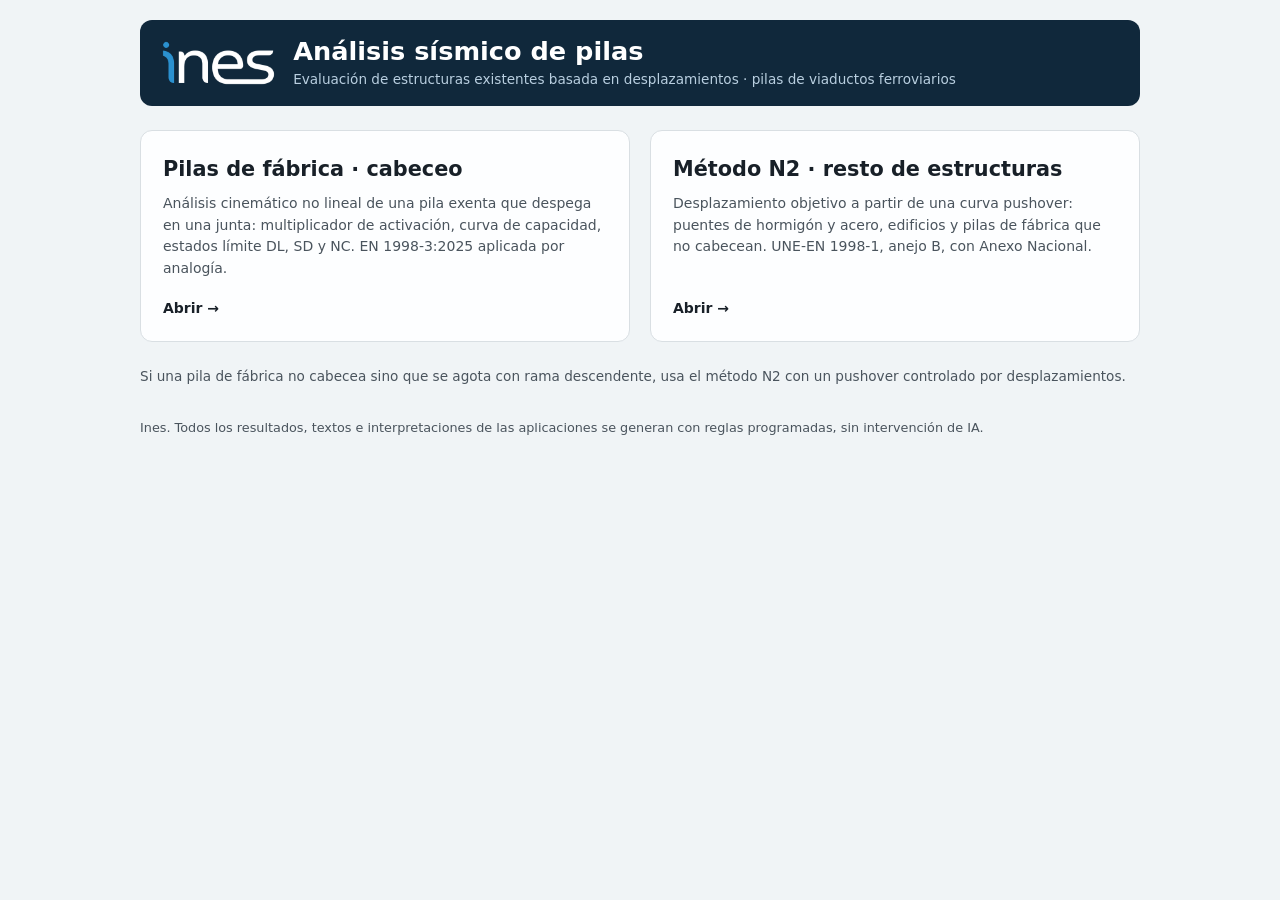
==== commit b2753fd3: "Interfaz: tokens de la guía de diseño, campos blancos, escala 11/12/14, sin fuentes web Co-Authored-" ====
--- a/index.html
+++ b/index.html
@@ -1,27 +1,50 @@
 <!doctype html><html lang="es"><head><meta charset="utf-8"><meta name="viewport" content="width=device-width, initial-scale=1">
 <title>Análisis sísmico de pilas</title>
-<link rel="preconnect" href="https://fonts.googleapis.com">
-<link rel="stylesheet" href="https://fonts.googleapis.com/css2?family=IBM+Plex+Mono:wght@400;500&family=IBM+Plex+Sans:wght@400;500;600&family=STIX+Two+Text:ital@0;1&display=swap">
 <style>
-/* Marca Ines: azul #2b91cf sobre banda marino. Layout: panel de datos fijo a la izquierda + memoria de cálculo por pasos a la derecha; una columna en móvil */
+/* Tokens de la guía de diseño (bombaikos/guia-de-diseno). Marca Ines: banda marino. Layout: panel de datos fijo a la izquierda + memoria de cálculo por pasos a la derecha; una columna en móvil */
+:root {
+  --suelo: oklch(96.4% 0.005 240); --hoja: oklch(99.6% 0.002 240); --hundido: oklch(95.2% 0.006 240);
+  --campo: oklch(100% 0 0); --campo-borde: oklch(78% 0.05 252);
+  --nota: oklch(94.8% 0.014 78); --nota-borde: oklch(85.5% 0.024 75);
+  --tinta: oklch(24% 0.02 248); --tinta-2: oklch(44% 0.02 248); --tinta-3: oklch(57% 0.016 248);
+  --linea: oklch(90% 0.008 240); --linea-fuerte: oklch(80% 0.012 240);
+  --acento: oklch(47% 0.13 252); --acento-suave: oklch(93.5% 0.03 252);
+  --serie-v: oklch(52% 0.11 125);
+  --hormigon: oklch(90% 0.006 85); --hormigon-borde: oklch(60% 0.01 85);
+  --acero: oklch(30% 0.012 250);
+  --ok: oklch(46% 0.11 152); --ok-fondo: oklch(95% 0.035 152);
+  --no: oklch(50% 0.17 27); --no-fondo: oklch(95.5% 0.03 27);
+  --atencion: oklch(50% 0.1 70); --atencion-fondo: oklch(96% 0.04 85);
+  --sombra: 0 1px 2px oklch(30% 0.02 250 / .06), 0 4px 16px oklch(30% 0.02 250 / .05);
+  --f: system-ui, 'Segoe UI Variable Text', 'Segoe UI', -apple-system, Roboto, 'Helvetica Neue', Arial, sans-serif;
+  --t-xs: 11px; --t-s: 12px; --t-m: 14px; --t-xxl: 28px;
+  --e2: 8px; --e3: 12px; --e4: 16px; --e5: 24px;
+  --r-panel: 10px; --r-campo: 6px; --r-chip: 4px;
+  --alto-campo: 24px; --hueco-campos: 4px;
+  --banda: #10283b; --banda-tinta: #ffffff; --banda-tinta-2: #b9cfe0; --banda-linea: rgb(255 255 255 / .22);
+}
+@media screen and (prefers-color-scheme: dark) {
+  :root {
+    --suelo: oklch(17% 0.012 245); --hoja: oklch(21% 0.014 245); --hundido: oklch(18.5% 0.012 245); --campo: oklch(15.5% 0.02 250); --campo-borde: oklch(46% 0.06 252); --nota: oklch(25.5% 0.014 72); --nota-borde: oklch(36% 0.022 70);
+    --tinta: oklch(93% 0.008 240); --tinta-2: oklch(78% 0.012 240); --tinta-3: oklch(66% 0.014 240);
+    --linea: oklch(29% 0.014 245); --linea-fuerte: oklch(38% 0.016 245);
+    --acento: oklch(74% 0.11 250); --acento-suave: oklch(30% 0.05 252); --serie-v: oklch(76% 0.11 125);
+    --hormigon: oklch(33% 0.008 85); --hormigon-borde: oklch(58% 0.01 85); --acero: oklch(88% 0.008 250);
+    --ok: oklch(76% 0.13 152); --ok-fondo: oklch(29% 0.05 152); --no: oklch(74% 0.14 27); --no-fondo: oklch(30% 0.06 27);
+    --atencion: oklch(80% 0.11 80); --atencion-fondo: oklch(30% 0.05 80); --sombra: 0 1px 2px oklch(0% 0 0 / .3);
+    --banda: #0c1e2c; color-scheme: dark;
+  }
+}
 :root{
-  --bg:#f5f4f0; --paper:#ffffff; --ink:#1d2327; --muted:#5b646b; --line:#dcdad3; --soft:#eeede7;
-  --accent:#1f7fbf; --accent-soft:#e4f0f9; --brand:#2b91cf; --band:#10283b; --coral:#c4552c; --amber:#b27414; --violet:#6b62c9; --sky:#2a9d6f; --ok:#2e7d32; --bad:#b3261e;
-  --pier:#d6d3c9; --pier-line:#6d6a62;
-  --f-ui:"IBM Plex Sans",system-ui,-apple-system,"Segoe UI",sans-serif;
-  --f-math:"STIX Two Text","Cambria Math","Times New Roman",serif;
-  --f-mono:"IBM Plex Mono",ui-monospace,Menlo,monospace;
+  /* nombres antiguos de la app → tokens de la guía; colores propios de las figuras */
+  --bg:var(--suelo); --paper:var(--hoja); --ink:var(--tinta); --muted:var(--tinta-2); --line:var(--linea); --soft:var(--hundido);
+  --accent-soft:var(--acento-suave); --brand:var(--acento); --band:var(--banda); --bad:var(--no); --amber:var(--atencion);
+  --coral:#c4552c; --violet:#6b62c9; --sky:#2a9d6f; --pier:#d6d3c9; --pier-line:#6d6a62;
+  --f-ui:var(--f); --f-math:"STIX Two Text","Cambria Math","Times New Roman",serif; --f-mono:var(--f);
 }
-@media (prefers-color-scheme:dark){:root:not([data-theme="light"]){
-  --bg:#15181a; --paper:#1d2124; --ink:#e6e8e8; --muted:#9aa3a8; --line:#343a3e; --soft:#262b2e;
-  --accent:#5cb3ea; --accent-soft:#13293a; --brand:#2b91cf; --band:#0c1e2c; --coral:#ee8a62; --amber:#e3a94a; --violet:#a39cf0; --sky:#5fd1a0; --ok:#6ccf73; --bad:#f28b82;
-  --pier:#4a4943; --pier-line:#a6a398; color-scheme:dark}}
-:root[data-theme="dark"]{
-  --bg:#15181a; --paper:#1d2124; --ink:#e6e8e8; --muted:#9aa3a8; --line:#343a3e; --soft:#262b2e;
-  --accent:#5cb3ea; --accent-soft:#13293a; --brand:#2b91cf; --band:#0c1e2c; --coral:#ee8a62; --amber:#e3a94a; --violet:#a39cf0; --sky:#5fd1a0; --ok:#6ccf73; --bad:#f28b82;
-  --pier:#4a4943; --pier-line:#a6a398; color-scheme:dark}
+@media (prefers-color-scheme:dark){:root{--coral:#ee8a62; --violet:#a39cf0; --sky:#5fd1a0; --pier:#4a4943; --pier-line:#a6a398}}
 *{box-sizing:border-box}
-body{background:var(--bg);color:var(--ink);font-family:var(--f-ui);font-size:15px;line-height:1.55;margin:0;padding-inline:16px;padding-block:20px 60px}
+body{background:var(--bg);color:var(--ink);font-family:var(--f-ui);font-size:var(--t-m);line-height:1.55;font-variant-numeric:tabular-nums;margin:0;padding-inline:16px;padding-block:20px 60px}
 header.top{max-width:1000px;margin:0 auto 24px;display:flex;align-items:center;gap:18px;background:var(--band);color:#fff;border-radius:12px;padding:16px 22px}
 header.top img{height:44px;width:auto;flex:none}
 header.top h1{font-size:1.6rem;line-height:1.2;margin:0}
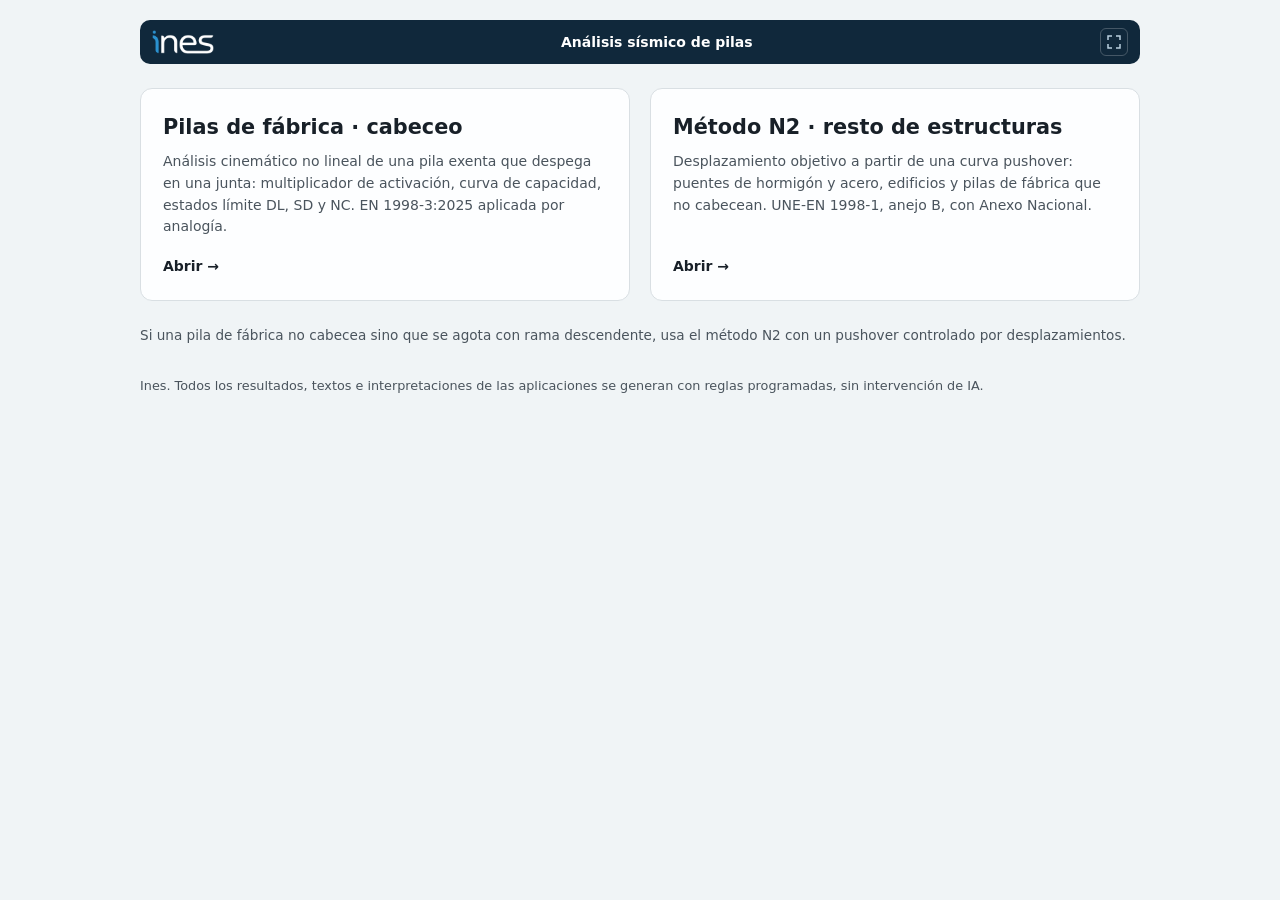
==== commit dd7a646d: "Barra superior estrecha (44 px) y botón de pantalla completa a la derecha Co-Authored-By: Claude Son" ====
--- a/index.html
+++ b/index.html
@@ -45,10 +45,13 @@
 @media (prefers-color-scheme:dark){:root{--coral:#ee8a62; --violet:#a39cf0; --sky:#5fd1a0; --pier:#4a4943; --pier-line:#a6a398}}
 *{box-sizing:border-box}
 body{background:var(--bg);color:var(--ink);font-family:var(--f-ui);font-size:var(--t-m);line-height:1.55;font-variant-numeric:tabular-nums;margin:0;padding-inline:16px;padding-block:20px 60px}
-header.top{max-width:1000px;margin:0 auto 24px;display:flex;align-items:center;gap:18px;background:var(--band);color:#fff;border-radius:12px;padding:16px 22px}
-header.top img{height:44px;width:auto;flex:none}
-header.top h1{font-size:1.6rem;line-height:1.2;margin:0}
-header.top p{color:#b9cfe0;font-size:.85rem;margin:2px 0 0}
+header.top{max-width:1000px;margin:0 auto var(--e5);display:grid;grid-template-columns:auto minmax(0,1fr) auto;align-items:center;gap:var(--e4);background:var(--banda);color:var(--banda-tinta);border-radius:var(--r-panel);padding:0 var(--e3);height:44px}
+header.top img{height:24px;width:auto;display:block}
+header.top h1{font-size:var(--t-m);font-weight:600;line-height:1.2;margin:0;text-align:center;overflow:hidden;text-overflow:ellipsis;white-space:nowrap}
+header.top .acts{display:flex}
+header.top button.fs{display:inline-flex;align-items:center;justify-content:center;height:28px;min-width:28px;color:var(--banda-tinta-2);border:1px solid var(--banda-linea);border-radius:var(--r-campo);background:transparent;cursor:pointer;padding:0}
+header.top button.fs:hover{color:var(--banda-tinta);border-color:var(--banda-tinta);background:transparent}
+header.top button.fs svg{width:14px;height:14px;fill:none;stroke:currentColor;stroke-width:1.5}
 main{max-width:1000px;margin:0 auto;display:grid;grid-template-columns:repeat(auto-fit,minmax(min(100%,340px),1fr));gap:20px}
 a.card{display:flex;flex-direction:column;gap:8px;background:var(--paper);border:1px solid var(--line);border-radius:12px;padding:22px;color:inherit;text-decoration:none}
 a.card:hover,a.card:focus-visible{border-color:var(--accent);outline:none}
@@ -59,11 +62,18 @@
 footer{max-width:1000px;margin:30px auto 0;color:var(--muted);font-size:.8rem}
 </style>
 </head><body>
-<header class="top"><img src="[data-uri]" alt="Ines"><div><h1>Análisis sísmico de pilas</h1><p>Evaluación de estructuras existentes basada en desplazamientos · pilas de viaductos ferroviarios</p></div></header>
+<header class="top"><img src="[data-uri]" alt="Ines"><h1>Análisis sísmico de pilas</h1><div class="acts"><button id="btnFs" class="fs" type="button" aria-label="Pantalla completa" title="Pantalla completa (F11)"><svg viewBox="0 0 14 14" aria-hidden="true"><path d="M1 5V1h4M9 1h4v4M13 9v4H9M5 13H1V9"/></svg></button></div></header>
 <main>
 <a class="card" href="cabeceo/index.html"><h2>Pilas de fábrica · cabeceo</h2><p>Análisis cinemático no lineal de una pila exenta que despega en una junta: multiplicador de activación, curva de capacidad, estados límite DL, SD y NC. EN 1998-3:2025 aplicada por analogía.</p><span class="go">Abrir →</span></a>
 <a class="card" href="n2/index.html"><h2>Método N2 · resto de estructuras</h2><p>Desplazamiento objetivo a partir de una curva pushover: puentes de hormigón y acero, edificios y pilas de fábrica que no cabecean. UNE-EN 1998-1, anejo B, con Anexo Nacional.</p><span class="go">Abrir →</span></a>
 </main>
 <p class="norms">Si una pila de fábrica no cabecea sino que se agota con rama descendente, usa el método N2 con un pushover controlado por desplazamientos.</p>
 <footer>Ines. Todos los resultados, textos e interpretaciones de las aplicaciones se generan con reglas programadas, sin intervención de IA.</footer>
+<script>
+// pantalla completa (botón a la derecha de la barra superior)
+(function(){const b=document.getElementById('btnFs');if(!b)return;const d=document.documentElement,on=()=>!!document.fullscreenElement;
+  if(!d.requestFullscreen){b.setAttribute('aria-disabled','true');b.title='Tu navegador no permite la pantalla completa';return}
+  b.addEventListener('click',()=>{try{on()?document.exitFullscreen():d.requestFullscreen()}catch(e){}});
+  document.addEventListener('fullscreenchange',()=>{const f=on();b.setAttribute('aria-pressed',f);b.setAttribute('aria-label',f?'Salir de pantalla completa':'Pantalla completa');b.title=b.getAttribute('aria-label')+' (F11)'});})();
+</script>
 </body></html>
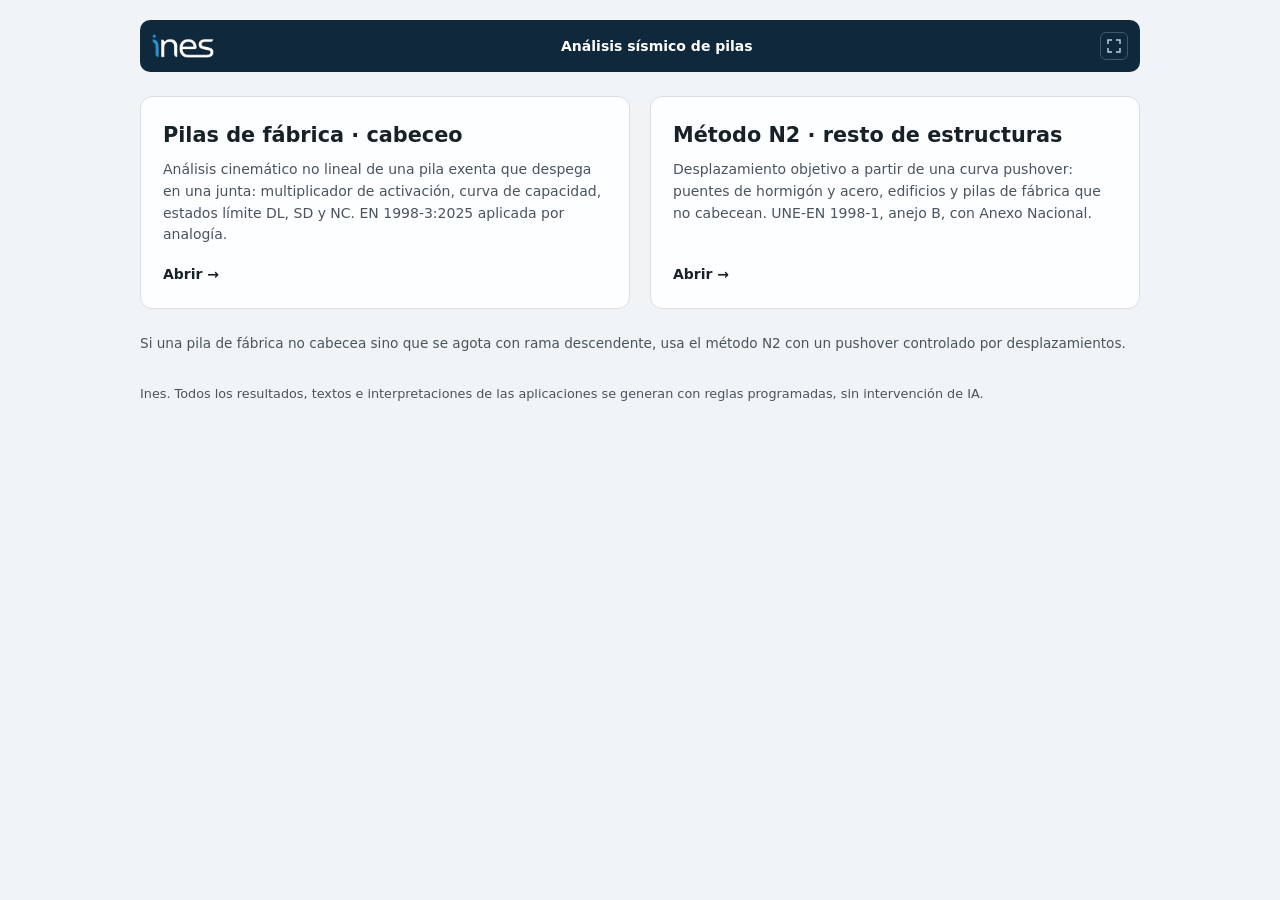
==== commit 4f88a037: "Barra superior de 52 px, como VLASTA Co-Authored-By: Claude Sonnet 5.5 <noreply@anthropic.com> Claud" ====
--- a/index.html
+++ b/index.html
@@ -45,7 +45,7 @@
 @media (prefers-color-scheme:dark){:root{--coral:#ee8a62; --violet:#a39cf0; --sky:#5fd1a0; --pier:#4a4943; --pier-line:#a6a398}}
 *{box-sizing:border-box}
 body{background:var(--bg);color:var(--ink);font-family:var(--f-ui);font-size:var(--t-m);line-height:1.55;font-variant-numeric:tabular-nums;margin:0;padding-inline:16px;padding-block:20px 60px}
-header.top{max-width:1000px;margin:0 auto var(--e5);display:grid;grid-template-columns:auto minmax(0,1fr) auto;align-items:center;gap:var(--e4);background:var(--banda);color:var(--banda-tinta);border-radius:var(--r-panel);padding:0 var(--e3);height:44px}
+header.top{max-width:1000px;margin:0 auto var(--e5);display:grid;grid-template-columns:auto minmax(0,1fr) auto;align-items:center;gap:var(--e4);background:var(--banda);color:var(--banda-tinta);border-radius:var(--r-panel);padding:0 var(--e3);height:52px}
 header.top img{height:24px;width:auto;display:block}
 header.top h1{font-size:var(--t-m);font-weight:600;line-height:1.2;margin:0;text-align:center;overflow:hidden;text-overflow:ellipsis;white-space:nowrap}
 header.top .acts{display:flex}
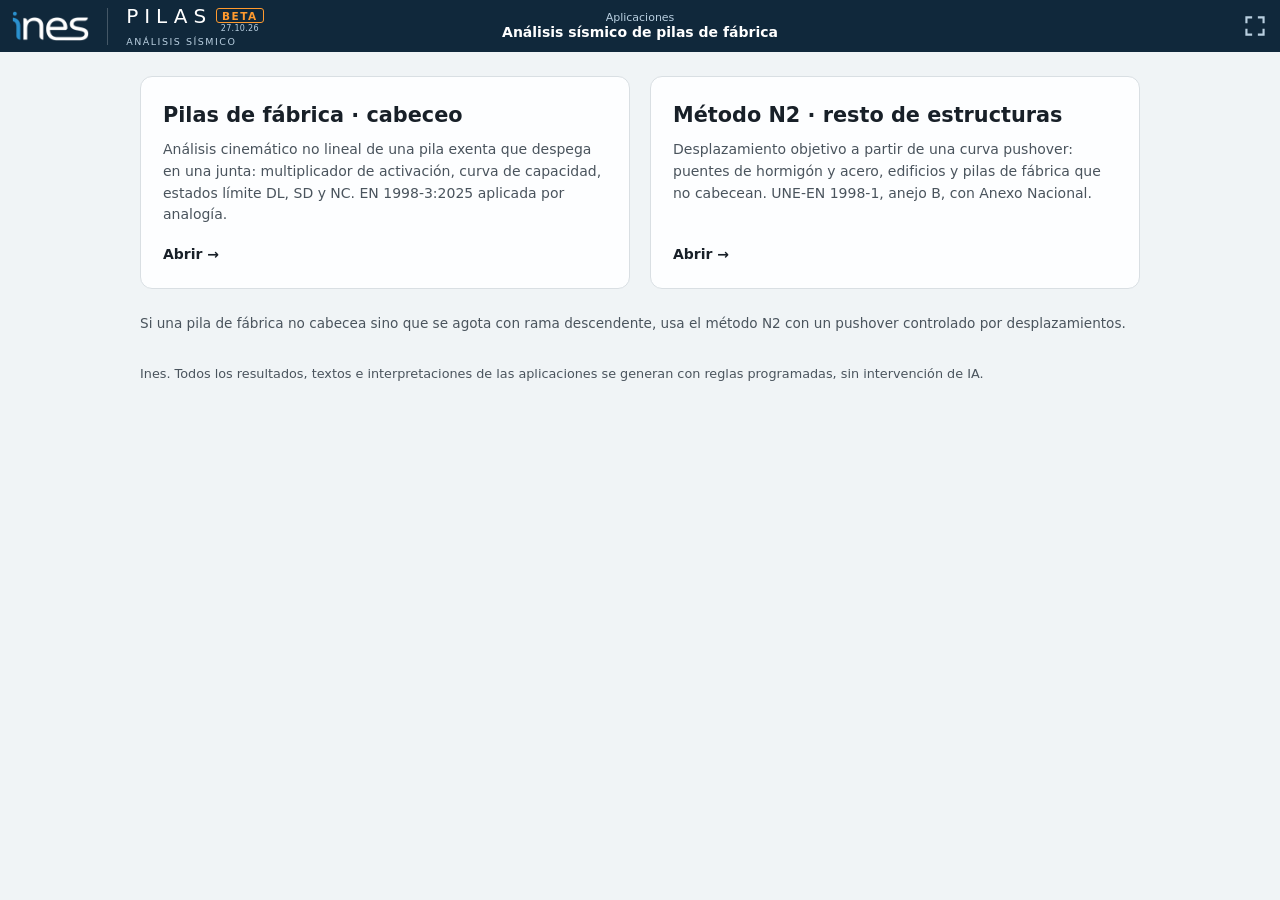
==== commit 2db83190: "Interfaz en pestañas sin scroll de página: barra estilo VLASTA, menú Archivo y veredicto - Armazón c" ====
--- a/index.html
+++ b/index.html
@@ -1,6 +1,48 @@
 <!doctype html><html lang="es"><head><meta charset="utf-8"><meta name="viewport" content="width=device-width, initial-scale=1">
 <title>Análisis sísmico de pilas</title>
 <style>
+/*BARRA-CSS-INI*/
+/* ---- barra superior (como VLASTA) ---- */
+.barra{flex:none;position:relative;min-height:52px;display:grid;grid-template-columns:minmax(max-content,1fr) minmax(0,auto) minmax(max-content,1fr);align-items:center;gap:4px 16px;padding:4px 12px;background:var(--banda);color:var(--banda-tinta)}
+.barra-izq{display:flex;align-items:center;gap:4px 16px;min-width:0}
+.marca{display:flex;align-items:center;flex:none}.marca .logo{height:30px;width:auto;display:block}
+.sep-marca{width:1px;align-self:stretch;margin:2px 2px;background:var(--banda-linea)}
+.nombre{display:flex;flex-direction:column;line-height:1;min-width:0}
+.nombre .vl{font:300 20px/1 var(--f);letter-spacing:.3em;margin-right:-.3em;color:var(--banda-tinta);text-transform:uppercase}
+.nombre .lema{margin-top:4px;font-size:9.5px;letter-spacing:.16em;text-transform:uppercase;color:var(--banda-tinta-2);white-space:nowrap}
+.fila-vl{display:flex;align-items:baseline;gap:10px}
+.ver{display:flex;flex-direction:column;align-items:stretch}
+.ver-fecha{font:500 8px/1 var(--f);letter-spacing:.04em;color:var(--banda-tinta-2);text-align:center;white-space:nowrap;width:0;min-width:100%;margin-top:-1px}
+.version{font:700 10.5px/1 var(--f);letter-spacing:.14em;text-transform:uppercase;color:#ff9a2e;border:1px solid #ff9a2e;border-radius:3px;padding:2px 5px 1px;transform:translateY(-3px)}
+.menus{display:flex;align-items:center;gap:2px;margin-left:6px}
+.menu-sup{position:relative}
+.menu-boton{background:none;border:0;color:var(--banda-tinta-2);padding:5px 10px;min-height:28px;border-radius:var(--r-chip);font-size:13px;cursor:pointer}
+.menu-boton:hover,.menu-boton[aria-expanded="true"]{background:rgb(255 255 255/.12);color:var(--banda-tinta)}
+.vl-menu{position:absolute;z-index:40;min-width:260px;padding:4px;border:1px solid var(--linea-fuerte);border-radius:var(--r-campo);background:var(--hoja);color:var(--tinta);box-shadow:0 6px 20px oklch(30% 0.02 250/.14);display:grid;gap:1px}
+.vl-menu[hidden]{display:none}
+.vl-menu.menu-lista{left:0;top:calc(100% + 3px)}
+.vl-menu button{display:grid;grid-template-columns:1fr auto;gap:24px;align-items:center;width:100%;min-height:28px;padding:0 8px;border:0;border-radius:var(--r-chip);background:none;color:inherit;font:inherit;font-size:13px;text-align:left;cursor:pointer}
+.vl-menu button:hover,.vl-menu button:focus-visible,.menu-sub:hover>.con-sub{background:var(--acento-suave);outline:none}
+.vl-menu kbd{font:inherit;font-size:var(--t-xs);color:var(--tinta-3)}
+.vl-menu small{display:block;grid-column:1/-1;font-size:var(--t-xs);color:var(--tinta-3);margin-top:-2px;padding-bottom:3px}
+.vl-menu .sep-menu{height:1px;margin:3px 6px;background:var(--linea)}
+.menu-sub{position:relative}
+.vl-menu.submenu{display:none;left:calc(100% - 2px);top:-5px;min-width:320px}
+.menu-sub:hover>.submenu,.menu-sub:focus-within>.submenu,.menu-sub.abierto>.submenu{display:grid}
+.vl-menu.submenu button{grid-template-columns:1fr;gap:0;padding:4px 8px}
+.titulo-proy{display:flex;flex-direction:column;align-items:center;line-height:1.2;min-width:0;max-width:100%;overflow:hidden;padding:3px 12px;border:0;border-radius:var(--r-campo);background:none;color:var(--banda-tinta);cursor:pointer}
+.titulo-proy:hover{background:rgb(255 255 255/.08)}
+.titulo-proy .etq{font-size:var(--t-xs);color:var(--banda-tinta-2);white-space:nowrap;overflow:hidden;text-overflow:ellipsis;max-width:100%}
+.titulo-proy .proy{font-size:var(--t-m);font-weight:600;white-space:nowrap;overflow:hidden;text-overflow:ellipsis;max-width:100%}
+.banderas{justify-self:end;display:flex;align-items:center;gap:6px}
+.pantalla-completa{padding:3px;border:0;border-radius:var(--r-chip);background:none;color:var(--banda-tinta-2);cursor:pointer;line-height:0}
+.pantalla-completa:hover,.pantalla-completa:focus-visible{color:var(--banda-tinta)}
+.pantalla-completa svg{width:20px;height:20px;display:block}
+.solo-imp{display:none}
+@media (max-width:1000px){.barra{grid-template-columns:1fr auto}.titulo-proy{grid-column:1/-1;order:5}}
+@media (pointer:coarse){.menu-boton{min-height:38px;padding:6px 14px}.vl-menu button{min-height:38px}.pantalla-completa{padding:6px}}
+
+/*BARRA-CSS-FIN*/
 /* Tokens de la guía de diseño (bombaikos/guia-de-diseno). Marca Ines: banda marino. Layout: panel de datos fijo a la izquierda + memoria de cálculo por pasos a la derecha; una columna en móvil */
 :root {
   --suelo: oklch(96.4% 0.005 240); --hoja: oklch(99.6% 0.002 240); --hundido: oklch(95.2% 0.006 240);
@@ -44,25 +86,18 @@
 }
 @media (prefers-color-scheme:dark){:root{--coral:#ee8a62; --violet:#a39cf0; --sky:#5fd1a0; --pier:#4a4943; --pier-line:#a6a398}}
 *{box-sizing:border-box}
-body{background:var(--bg);color:var(--ink);font-family:var(--f-ui);font-size:var(--t-m);line-height:1.55;font-variant-numeric:tabular-nums;margin:0;padding-inline:16px;padding-block:20px 60px}
-header.top{max-width:1000px;margin:0 auto var(--e5);display:grid;grid-template-columns:auto minmax(0,1fr) auto;align-items:center;gap:var(--e4);background:var(--banda);color:var(--banda-tinta);border-radius:var(--r-panel);padding:0 var(--e3);height:52px}
-header.top img{height:24px;width:auto;display:block}
-header.top h1{font-size:var(--t-m);font-weight:600;line-height:1.2;margin:0;text-align:center;overflow:hidden;text-overflow:ellipsis;white-space:nowrap}
-header.top .acts{display:flex}
-header.top button.fs{display:inline-flex;align-items:center;justify-content:center;height:28px;min-width:28px;color:var(--banda-tinta-2);border:1px solid var(--banda-linea);border-radius:var(--r-campo);background:transparent;cursor:pointer;padding:0}
-header.top button.fs:hover{color:var(--banda-tinta);border-color:var(--banda-tinta);background:transparent}
-header.top button.fs svg{width:14px;height:14px;fill:none;stroke:currentColor;stroke-width:1.5}
-main{max-width:1000px;margin:0 auto;display:grid;grid-template-columns:repeat(auto-fit,minmax(min(100%,340px),1fr));gap:20px}
+body{background:var(--bg);color:var(--ink);font-family:var(--f-ui);font-size:var(--t-m);line-height:1.55;font-variant-numeric:tabular-nums;margin:0;padding:0 0 60px}
+main{width:calc(100% - 32px);max-width:1000px;margin:24px auto 0;display:grid;grid-template-columns:repeat(auto-fit,minmax(min(100%,340px),1fr));gap:20px}
 a.card{display:flex;flex-direction:column;gap:8px;background:var(--paper);border:1px solid var(--line);border-radius:12px;padding:22px;color:inherit;text-decoration:none}
 a.card:hover,a.card:focus-visible{border-color:var(--accent);outline:none}
 a.card h2{margin:0;font-size:1.3rem}
 a.card p{margin:0;color:var(--muted)}
 a.card .go{margin-top:auto;padding-top:10px;color:var(--accent);font-weight:600}
-.norms{max-width:1000px;margin:24px auto 0;color:var(--muted);font-size:.85rem}
-footer{max-width:1000px;margin:30px auto 0;color:var(--muted);font-size:.8rem}
+.norms{width:calc(100% - 32px);max-width:1000px;margin:24px auto 0;color:var(--muted);font-size:.85rem}
+footer{width:calc(100% - 32px);max-width:1000px;margin:30px auto 0;color:var(--muted);font-size:.8rem}
 </style>
 </head><body>
-<header class="top"><img src="[data-uri]" alt="Ines"><h1>Análisis sísmico de pilas</h1><div class="acts"><button id="btnFs" class="fs" type="button" aria-label="Pantalla completa" title="Pantalla completa (F11)"><svg viewBox="0 0 14 14" aria-hidden="true"><path d="M1 5V1h4M9 1h4v4M13 9v4H9M5 13H1V9"/></svg></button></div></header>
+<header class="barra"><div class="barra-izq"><span class="marca"><img class="logo" src="[data-uri]" alt="Ines"></span><span class="sep-marca" aria-hidden="true"></span><div class="nombre"><span class="fila-vl"><span class="vl">Pilas</span><span class="ver"><span class="version">Beta</span><span class="ver-fecha">27.10.26</span></span></span><span class="lema">Análisis sísmico</span></div></div><div class="titulo-proy" style="cursor:default"><span class="etq">Aplicaciones</span><span class="proy">Análisis sísmico de pilas de fábrica</span></div><div class="banderas"><button type="button" class="pantalla-completa" id="pantalla-completa" aria-label="Pantalla completa" title="Pantalla completa (F11)"><svg viewBox="0 0 14 14" aria-hidden="true"><path d="M1 5V1h4M9 1h4v4M13 9v4H9M5 13H1V9" fill="none" stroke="currentColor" stroke-width="1.5"/></svg></button></div></header>
 <main>
 <a class="card" href="cabeceo/index.html"><h2>Pilas de fábrica · cabeceo</h2><p>Análisis cinemático no lineal de una pila exenta que despega en una junta: multiplicador de activación, curva de capacidad, estados límite DL, SD y NC. EN 1998-3:2025 aplicada por analogía.</p><span class="go">Abrir →</span></a>
 <a class="card" href="n2/index.html"><h2>Método N2 · resto de estructuras</h2><p>Desplazamiento objetivo a partir de una curva pushover: puentes de hormigón y acero, edificios y pilas de fábrica que no cabecean. UNE-EN 1998-1, anejo B, con Anexo Nacional.</p><span class="go">Abrir →</span></a>
@@ -71,7 +106,7 @@
 <footer>Ines. Todos los resultados, textos e interpretaciones de las aplicaciones se generan con reglas programadas, sin intervención de IA.</footer>
 <script>
 // pantalla completa (botón a la derecha de la barra superior)
-(function(){const b=document.getElementById('btnFs');if(!b)return;const d=document.documentElement,on=()=>!!document.fullscreenElement;
+(function(){const b=document.getElementById('pantalla-completa');if(!b)return;const d=document.documentElement,on=()=>!!document.fullscreenElement;
   if(!d.requestFullscreen){b.setAttribute('aria-disabled','true');b.title='Tu navegador no permite la pantalla completa';return}
   b.addEventListener('click',()=>{try{on()?document.exitFullscreen():d.requestFullscreen()}catch(e){}});
   document.addEventListener('fullscreenchange',()=>{const f=on();b.setAttribute('aria-pressed',f);b.setAttribute('aria-label',f?'Salir de pantalla completa':'Pantalla completa');b.title=b.getAttribute('aria-label')+' (F11)'});})();
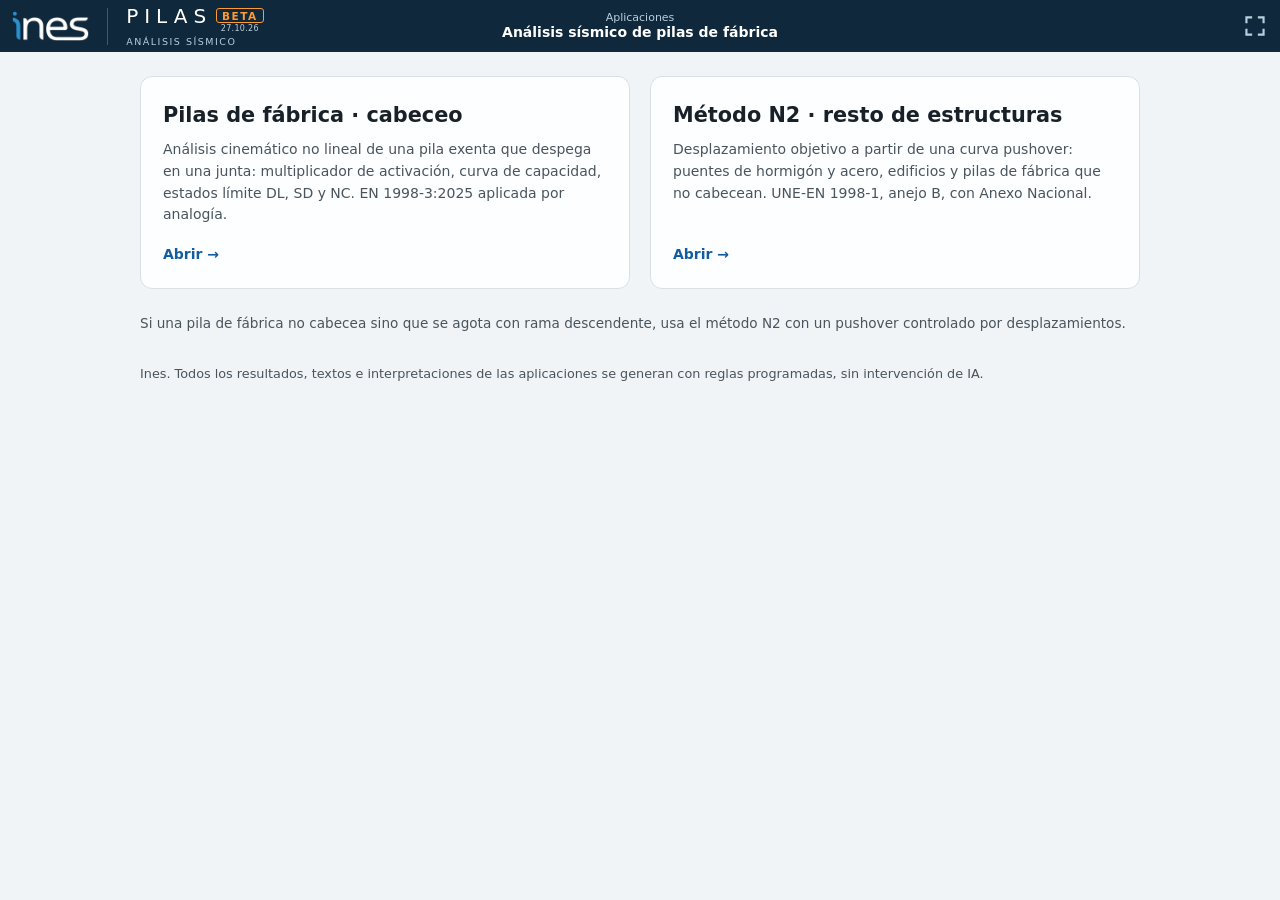
==== commit d91067fe: "Corrige las líneas principales de las gráficas que no se dibujaban (--accent sin definir) y añade pr" ====
--- a/index.html
+++ b/index.html
@@ -80,7 +80,7 @@
 :root{
   /* nombres antiguos de la app → tokens de la guía; colores propios de las figuras */
   --bg:var(--suelo); --paper:var(--hoja); --ink:var(--tinta); --muted:var(--tinta-2); --line:var(--linea); --soft:var(--hundido);
-  --accent-soft:var(--acento-suave); --brand:var(--acento); --band:var(--banda); --bad:var(--no); --amber:var(--atencion);
+  --accent:var(--acento); --accent-soft:var(--acento-suave); --brand:var(--acento); --band:var(--banda); --bad:var(--no); --amber:var(--atencion);
   --coral:#c4552c; --violet:#6b62c9; --sky:#2a9d6f; --pier:#d6d3c9; --pier-line:#6d6a62;
   --f-ui:var(--f); --f-math:"STIX Two Text","Cambria Math","Times New Roman",serif; --f-mono:var(--f);
 }
